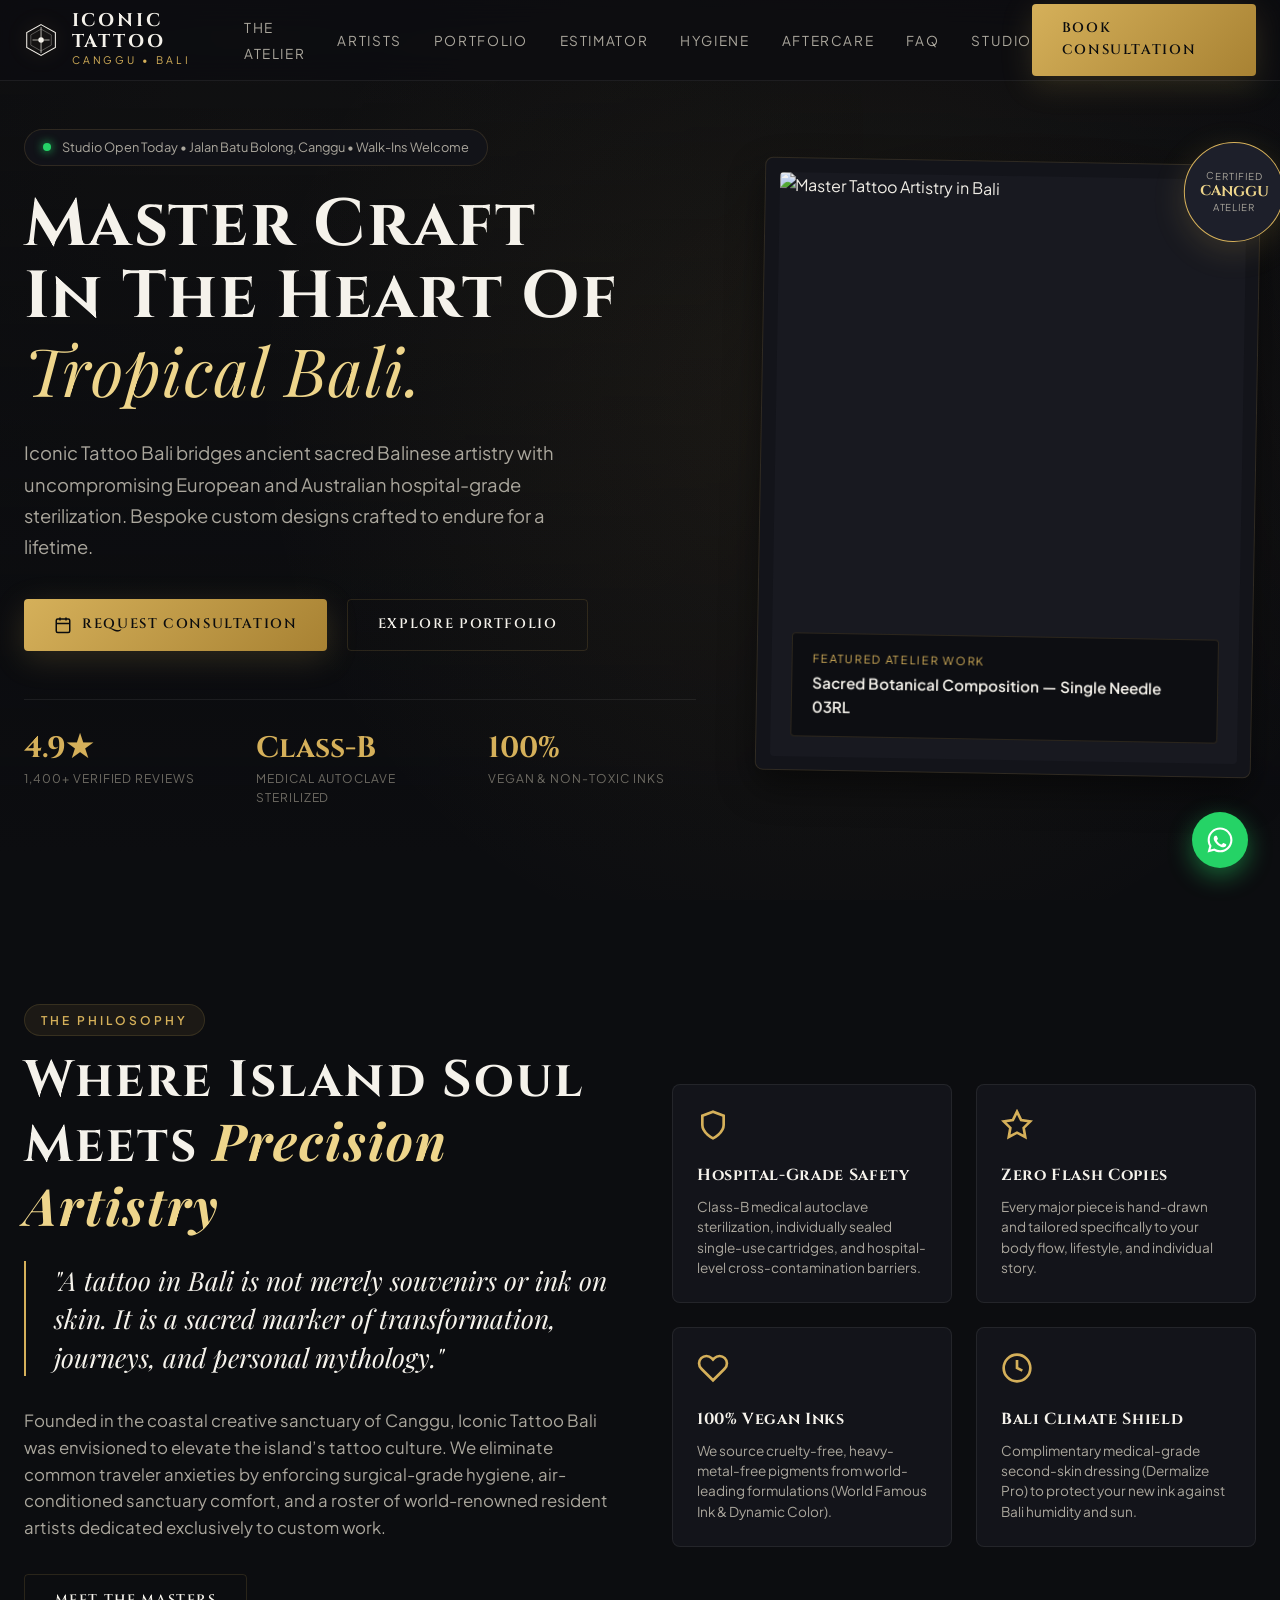
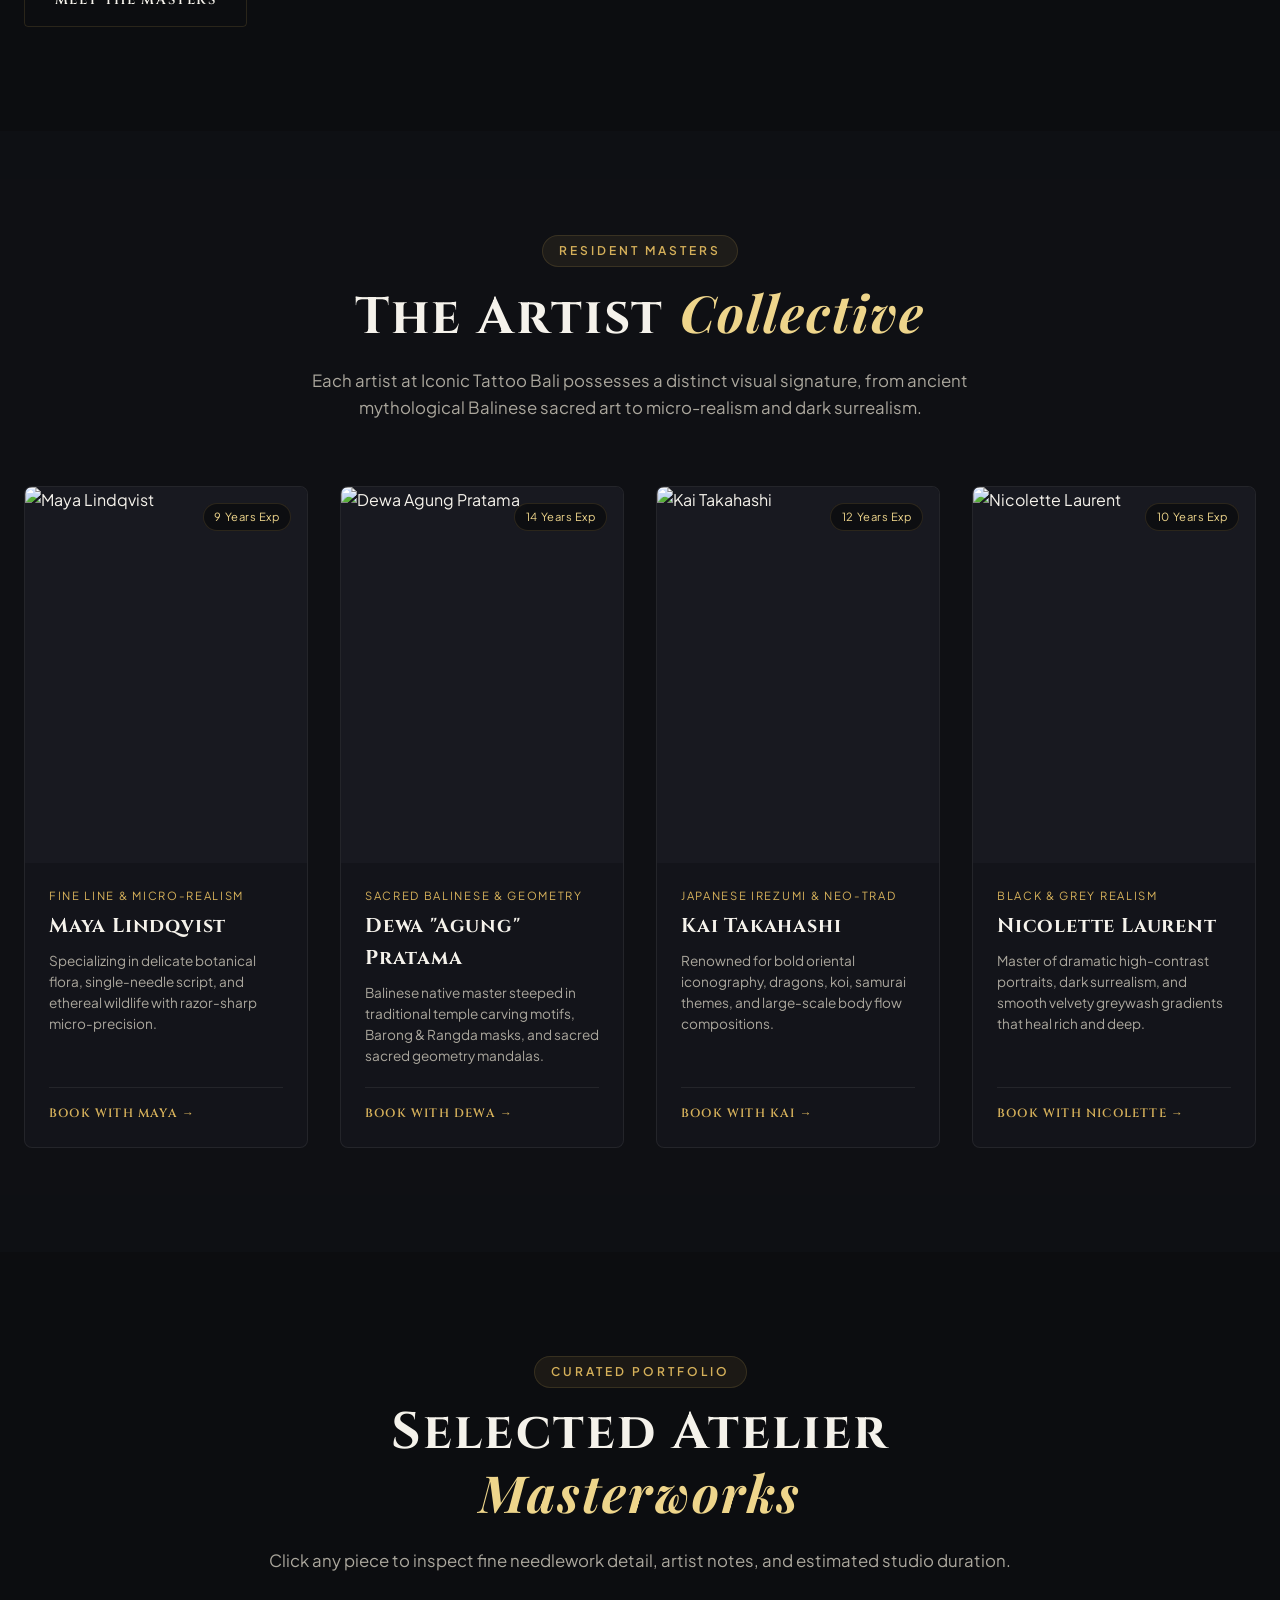
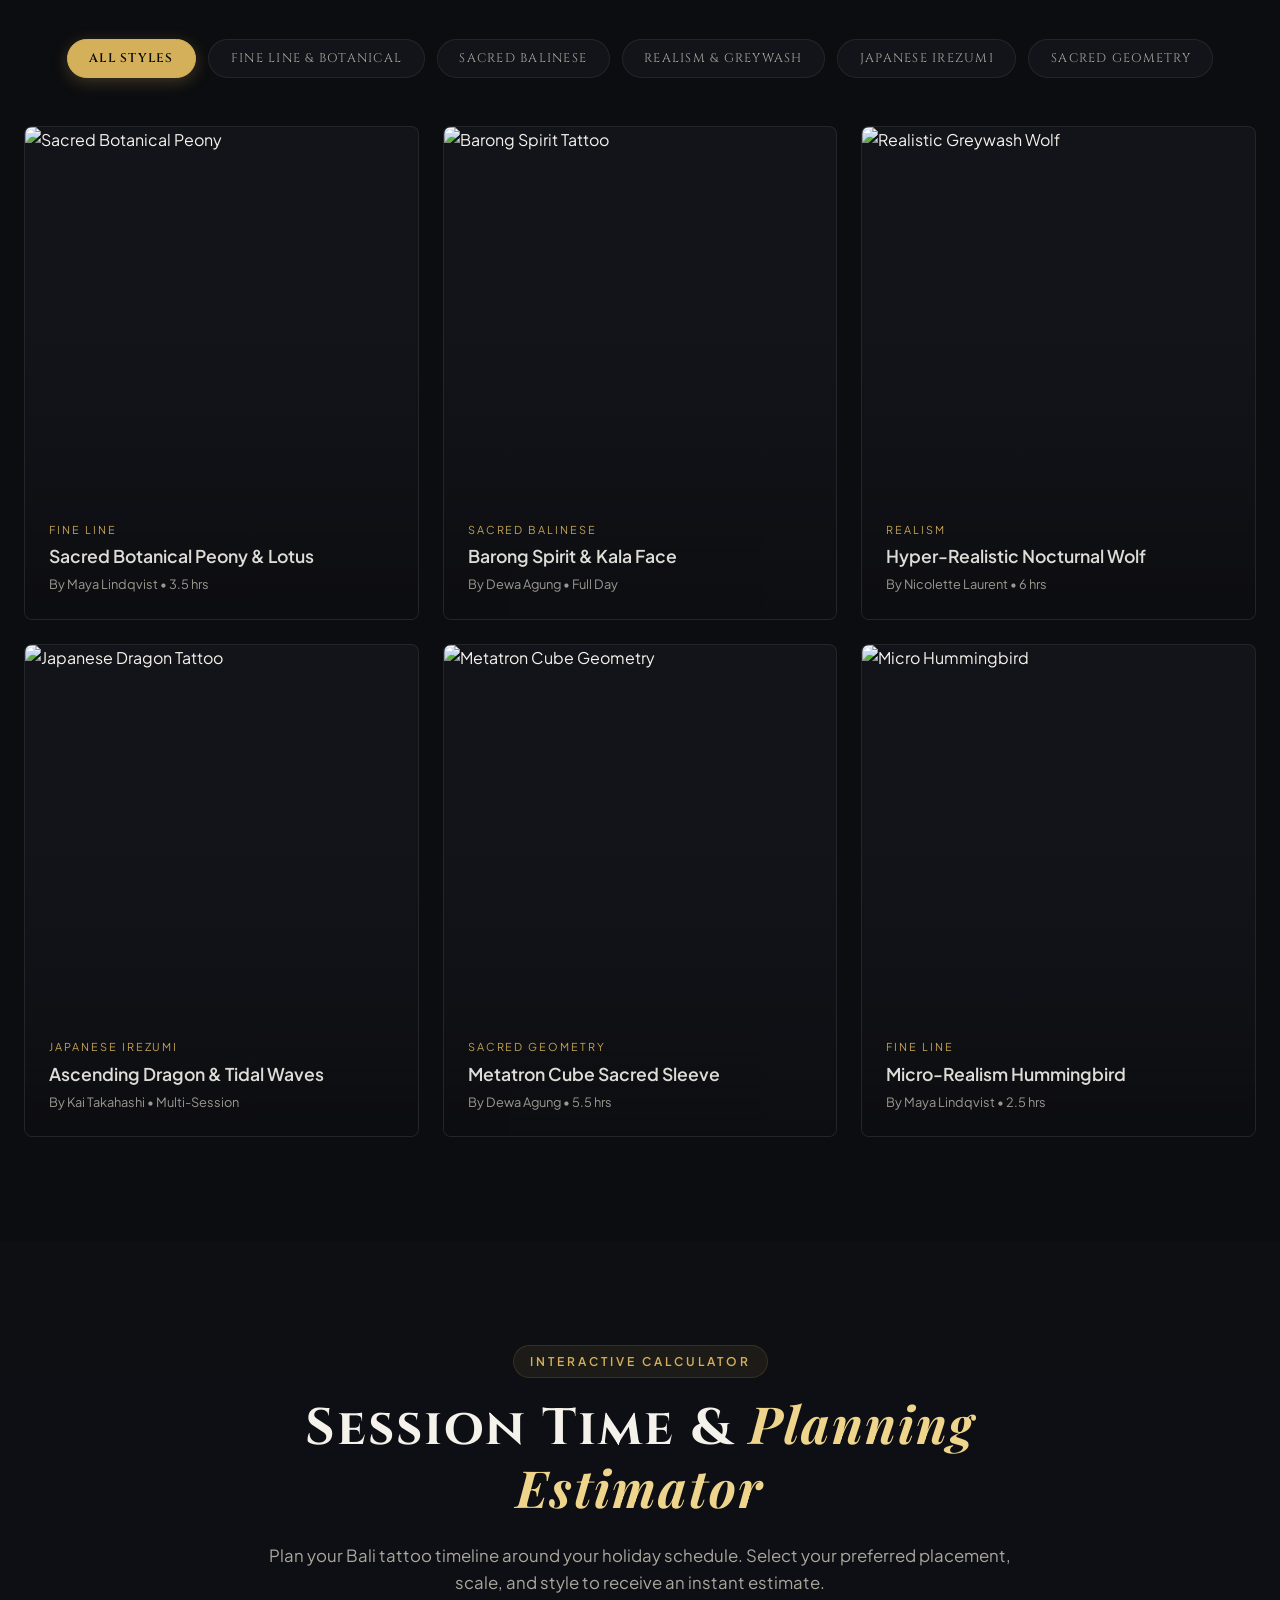
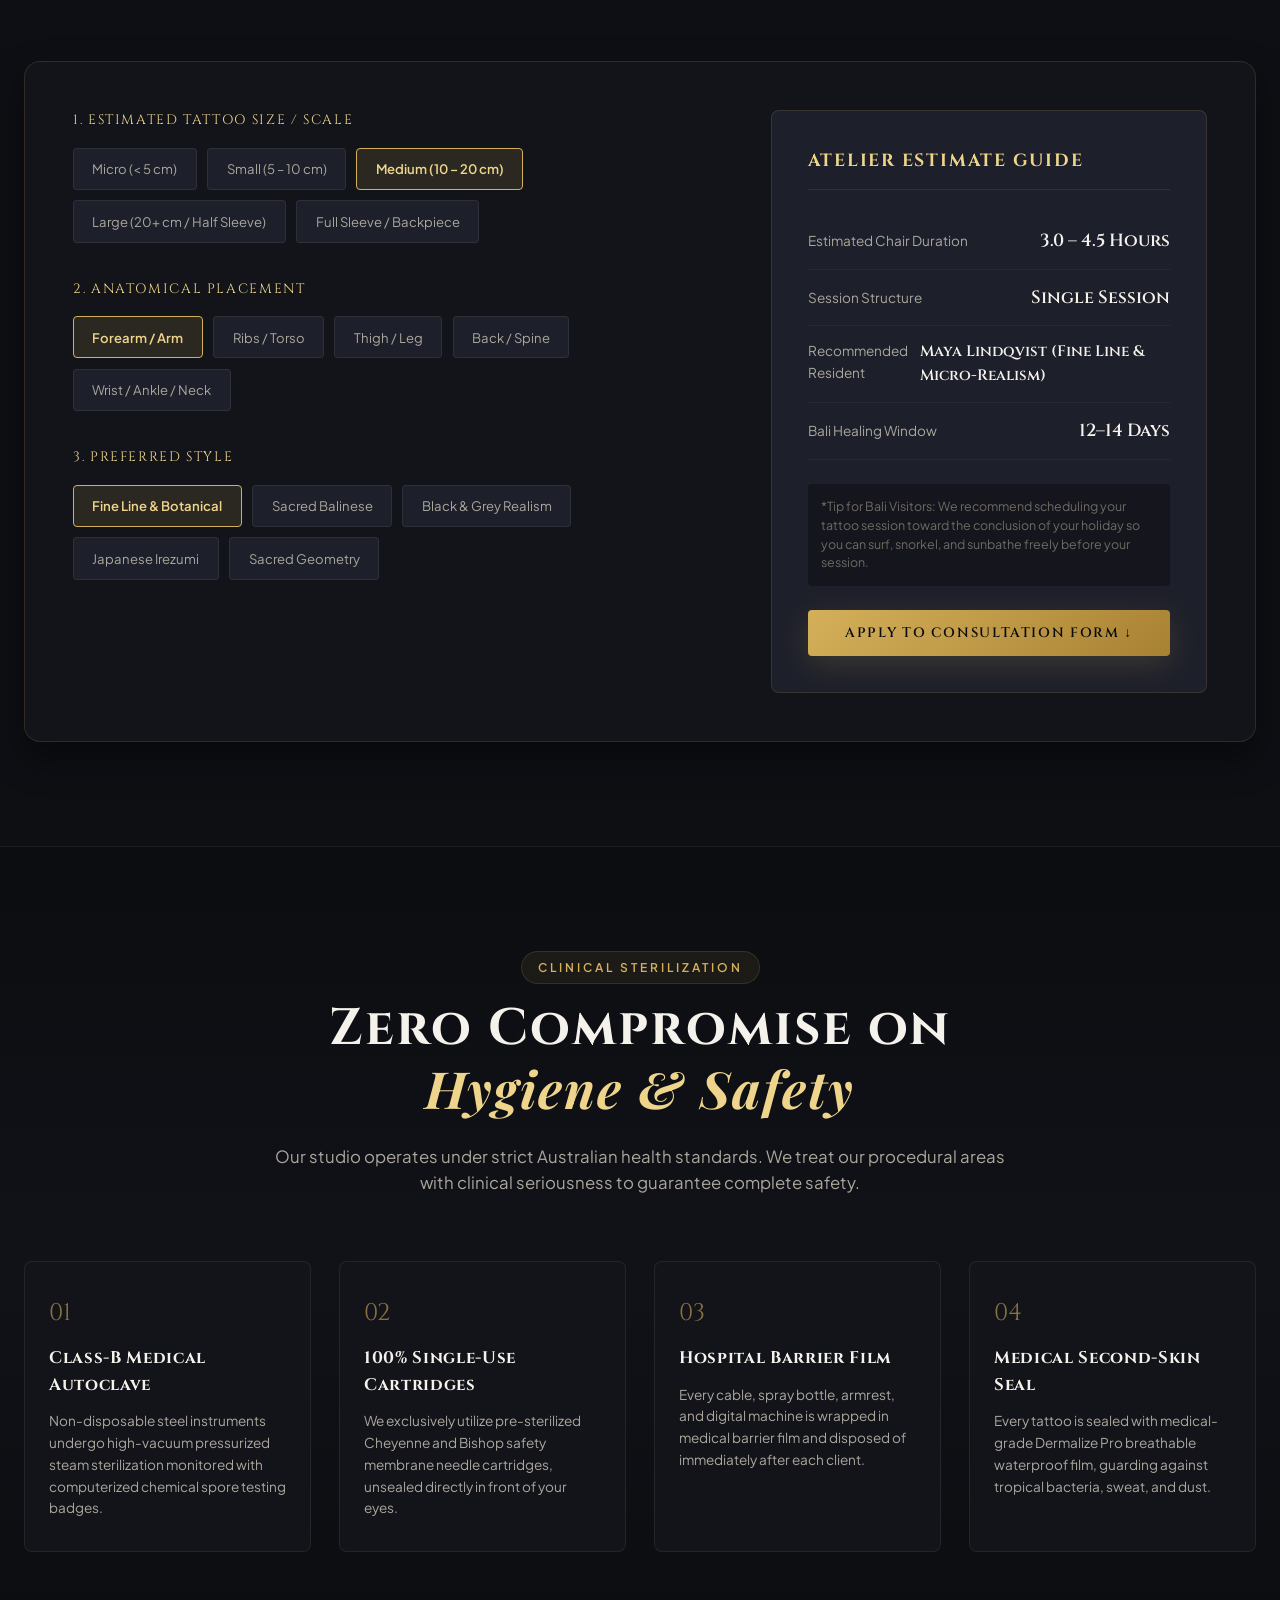
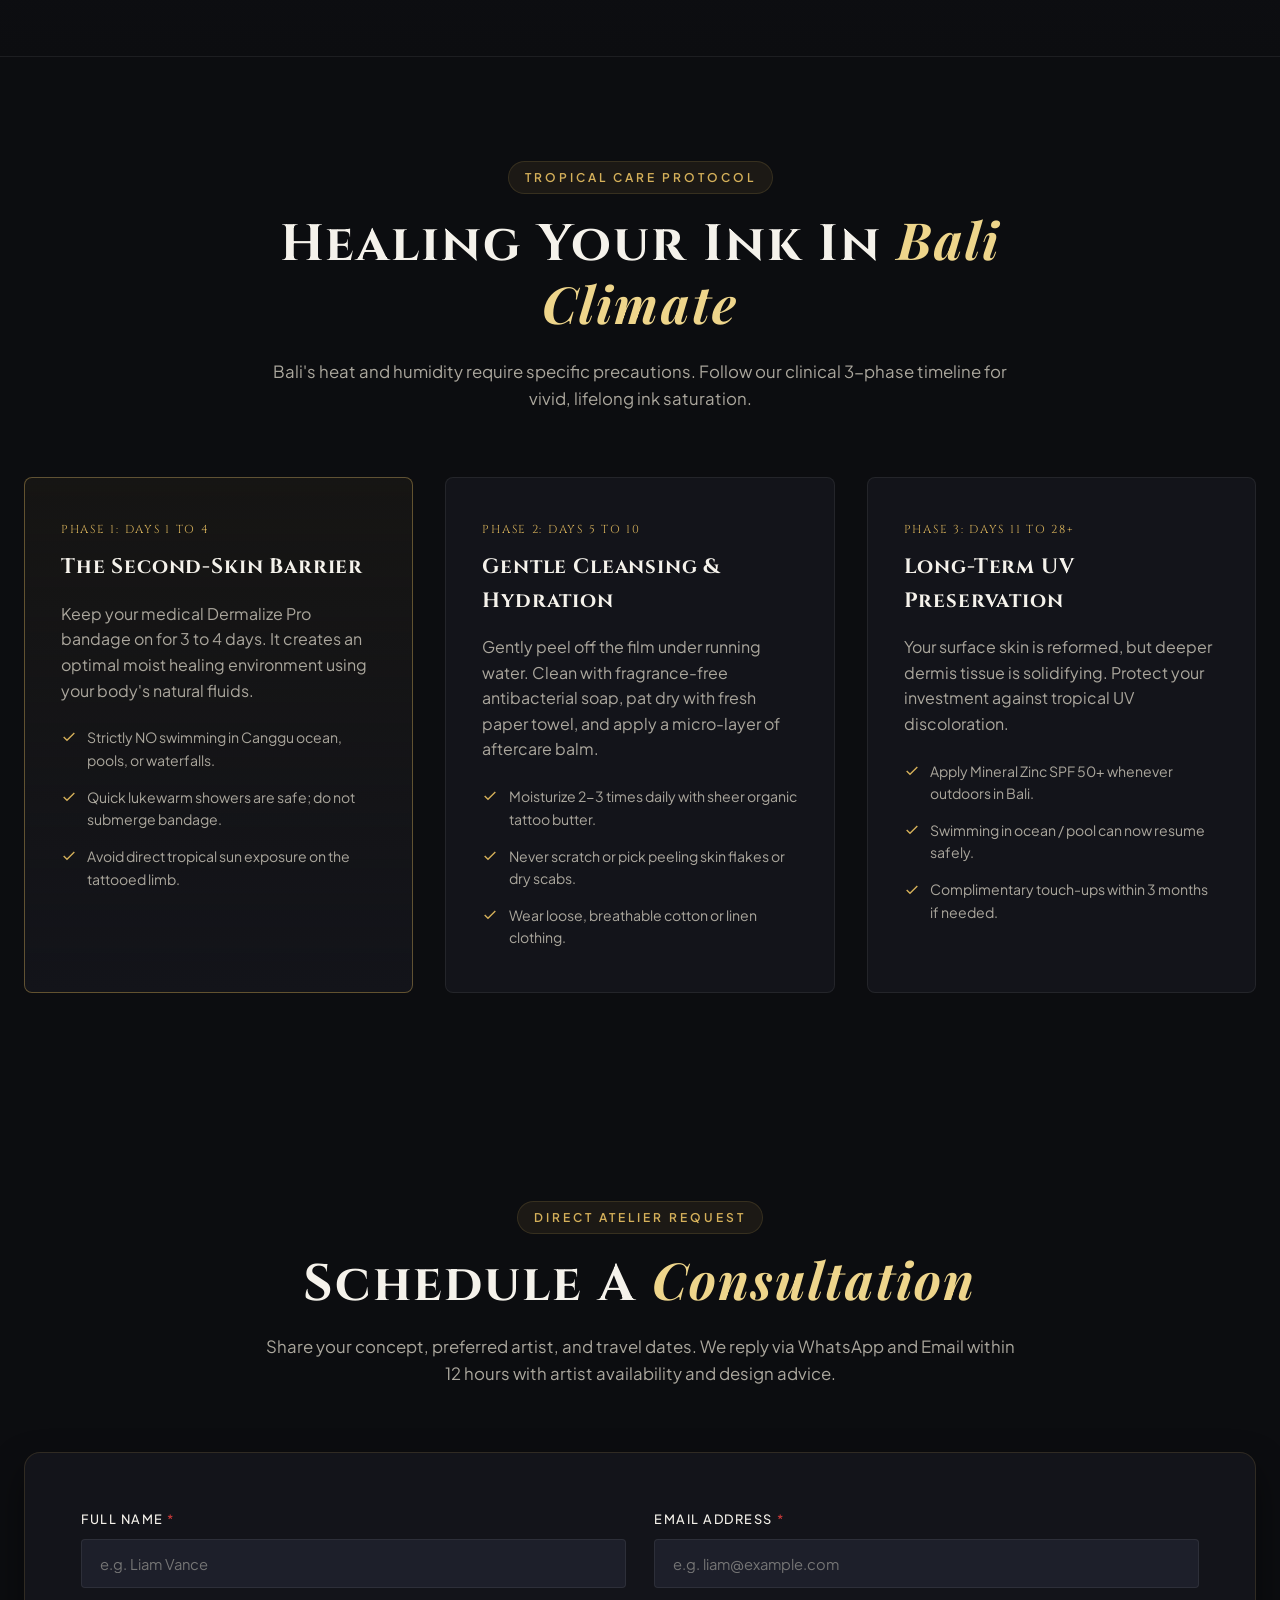
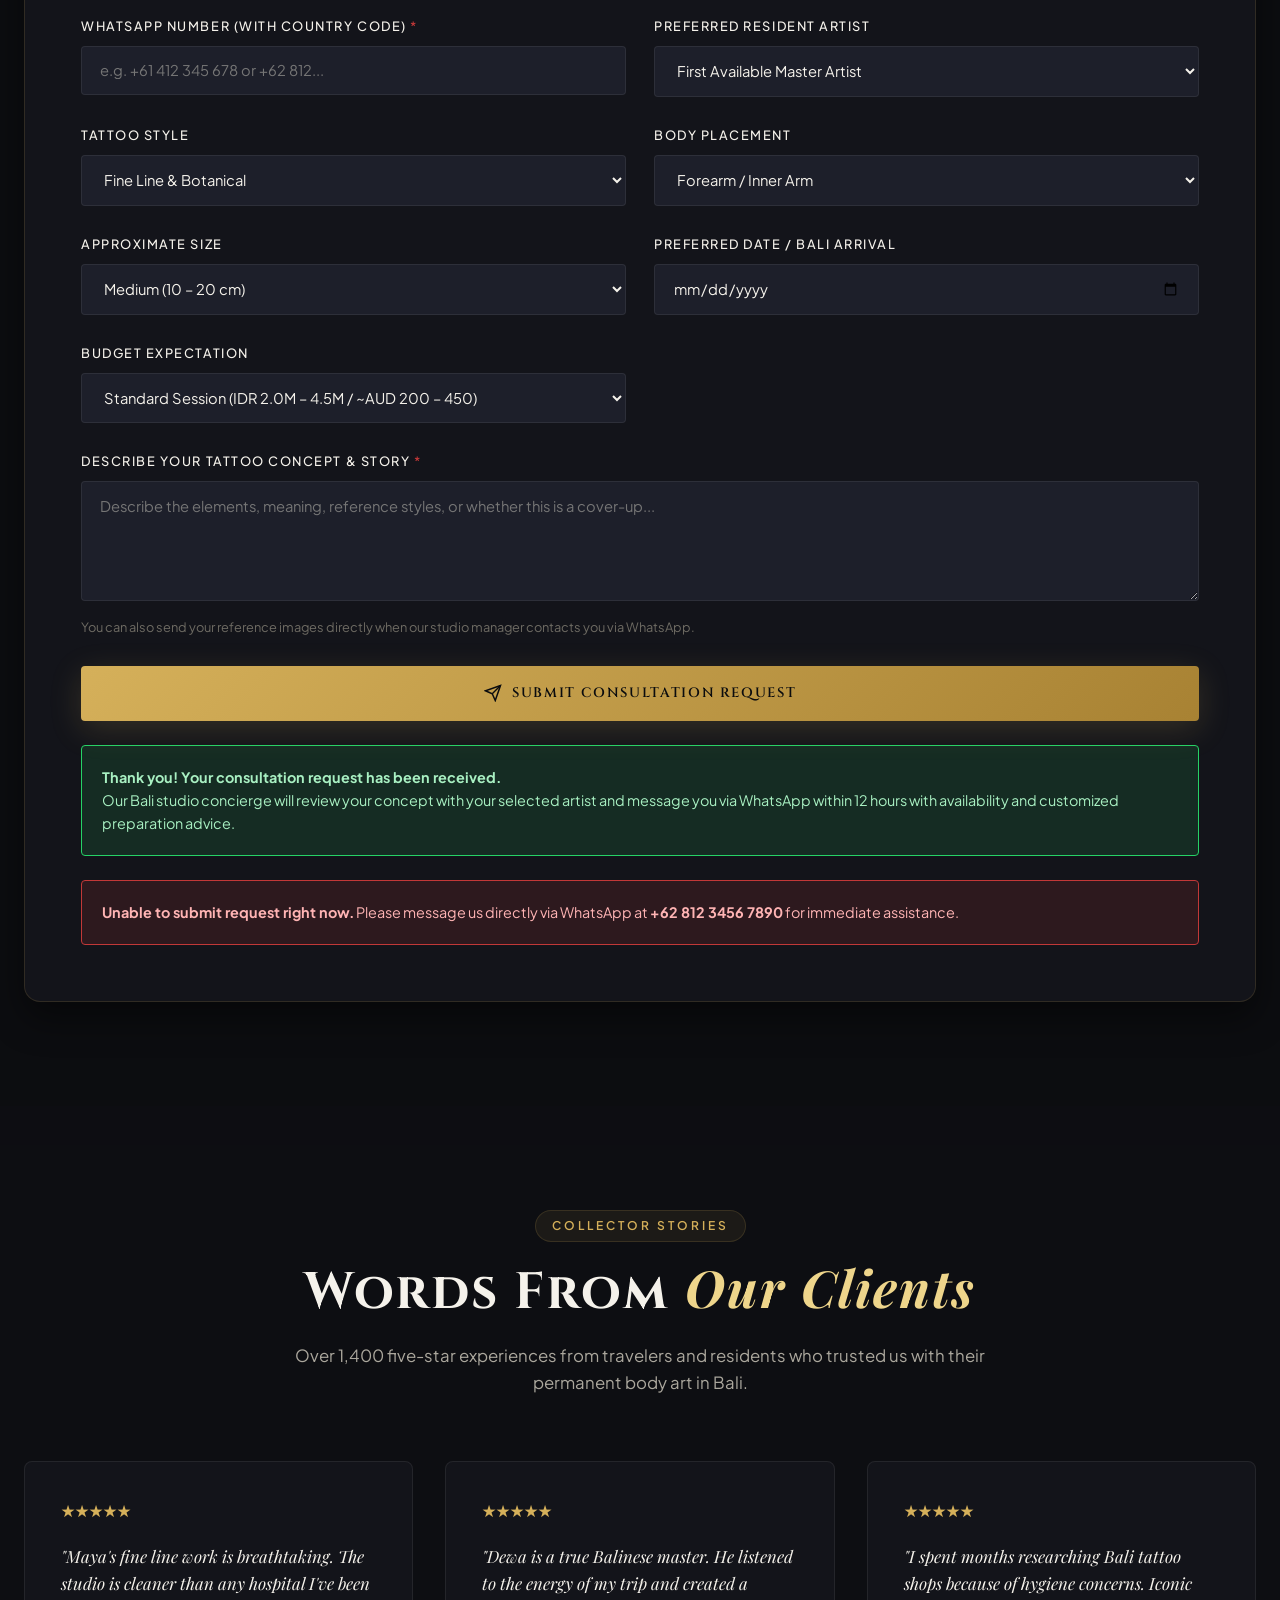
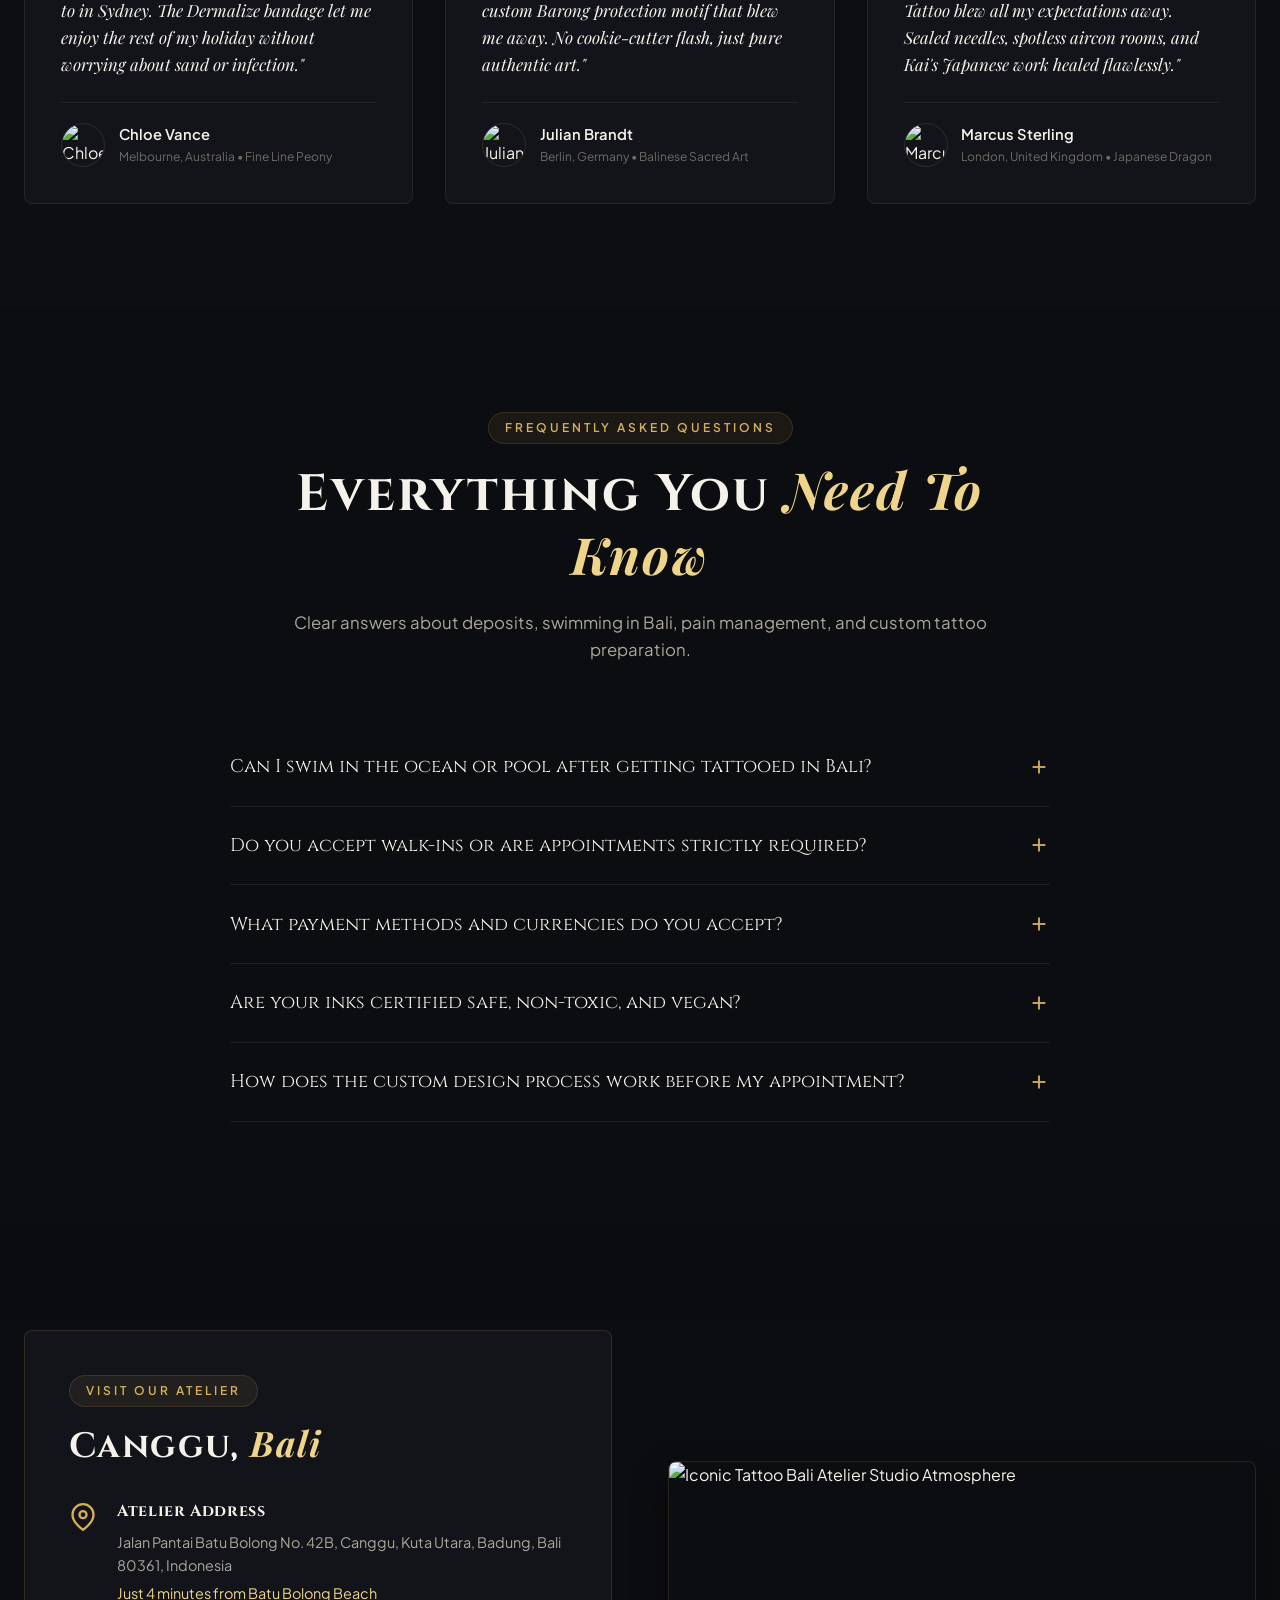
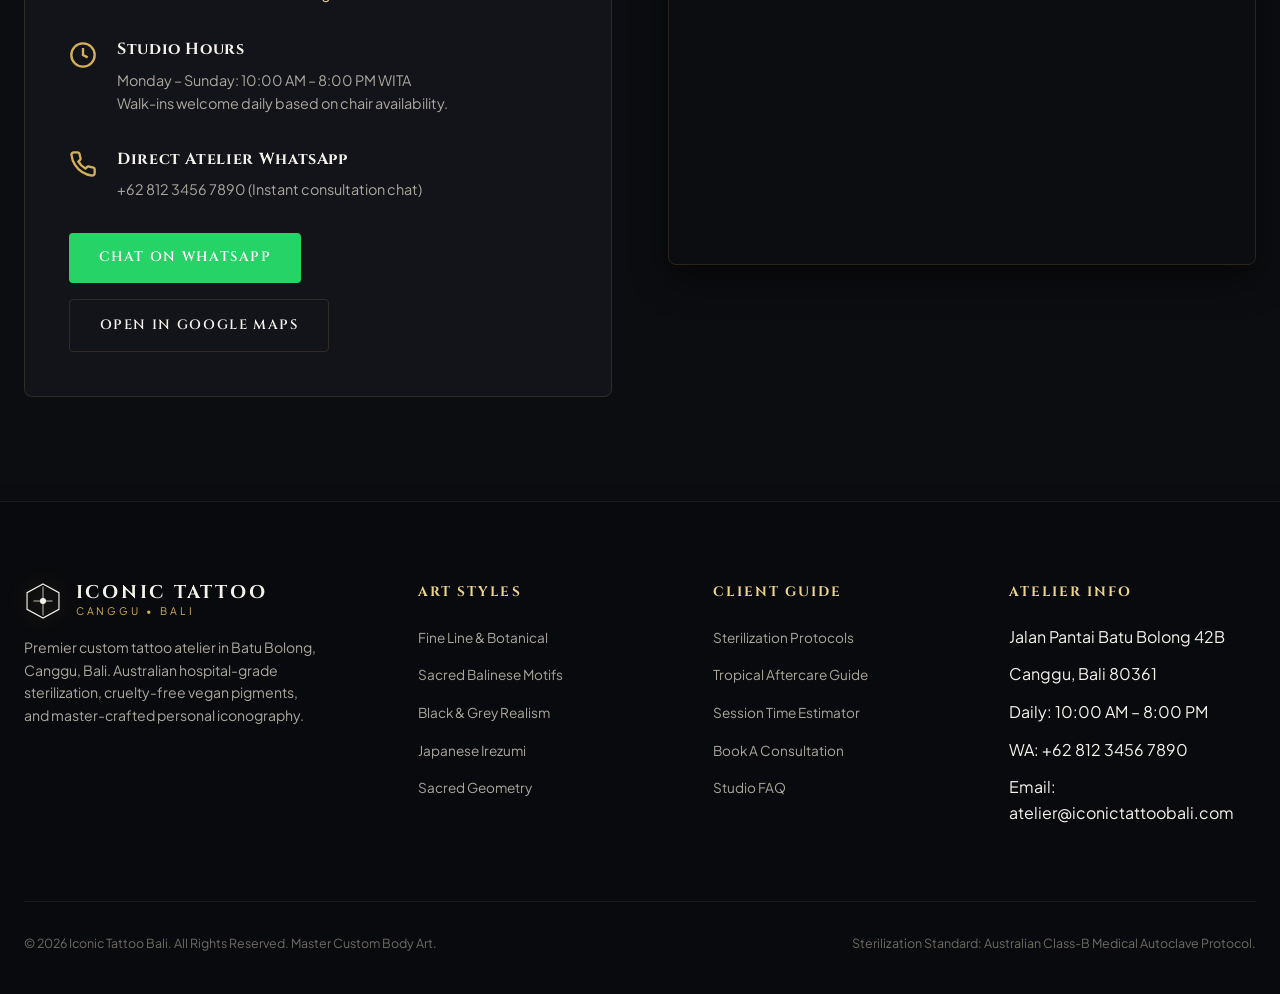
==== index.html @ 4599cd46 "Add files via upload" ====
<!DOCTYPE html>
<html lang="en">
<head>
  <meta charset="UTF-8">
  <meta name="viewport" content="width=device-width, initial-scale=1.0">
  <title>ICONIC TATTOO BALI | Luxury Custom Tattoo Atelier & Hygiene-Certified Studio Canggu</title>
  
  <!-- Meta & SEO -->
  <meta name="description" content="Iconic Tattoo Bali in Canggu offers master-crafted custom tattoos, sacred Balinese motifs, ultra fine-line, Japanese Irezumi, and realism with hospital-grade Australian & European sterilization standards.">
  <meta name="keywords" content="Bali tattoo studio, Canggu tattoo, best tattoo Bali, fine line tattoo Bali, Balinese tattoo, custom tattoo Canggu, hygienic tattoo Bali">
  <meta property="og:title" content="ICONIC TATTOO BALI — Luxury Custom Tattoo Atelier">
  <meta property="og:description" content="Hospital-grade sterilization meets transcendent custom ink in Canggu, Bali. Resident international masters & authentic Balinese sacred artisans.">
  <meta property="og:type" content="website">
  <meta property="og:image" content="https://images.unsplash.com/photo-1598371839696-5c5bb00bdc28?auto=format&fit=crop&w=1200&q=80">
  <meta name="theme-color" content="#0c0d10">

  <!-- Google Fonts: Cinzel + Plus Jakarta Sans + Playfair Display -->
  <link rel="preconnect" href="https://fonts.googleapis.com">
  <link rel="preconnect" href="https://fonts.gstatic.com" crossorigin>
  <link href="https://fonts.googleapis.com/css2?family=Cinzel:wght@400;600;700;900&family=Playfair+Display:ital,wght@0,600;1,400&family=Plus+Jakarta+Sans:wght@300;400;500;600;700&display=swap" rel="stylesheet">

  <!-- Main Stylesheet -->
  <link rel="stylesheet" href="styles.css">
</head>
<body>

  <!-- Ambient Texture -->
  <div class="ambient-grain" aria-hidden="true"></div>

  <!-- SITE HEADER / NAVIGATION -->
  <header class="site-header">
    <div class="container nav-container">
      <a href="#" class="brand-logo" aria-label="Iconic Tattoo Bali Home">
        <svg class="brand-emblem" viewBox="0 0 100 100" fill="currentColor">
          <polygon points="50,5 92,28 92,72 50,95 8,72 8,28" stroke="currentColor" stroke-width="3" fill="none" />
          <polygon points="50,18 80,35 80,65 50,82 20,65 20,35" stroke="currentColor" stroke-width="1.5" fill="none" opacity="0.6" />
          <path d="M50 12 L50 88 M25 50 L75 50" stroke="currentColor" stroke-width="2" />
          <circle cx="50" cy="50" r="8" fill="currentColor" />
        </svg>
        <div class="brand-text">
          <span class="brand-title">ICONIC TATTOO</span>
          <span class="brand-subtitle">Canggu • Bali</span>
        </div>
      </a>

      <nav aria-label="Main Navigation">
        <ul class="nav-links">
          <li><a href="#about">The Atelier</a></li>
          <li><a href="#artists">Artists</a></li>
          <li><a href="#gallery">Portfolio</a></li>
          <li><a href="#estimator">Estimator</a></li>
          <li><a href="#hygiene">Hygiene</a></li>
          <li><a href="#aftercare">Aftercare</a></li>
          <li><a href="#faq">FAQ</a></li>
          <li><a href="#location">Studio</a></li>
        </ul>
      </nav>

      <div class="nav-actions">
        <a href="#booking" class="btn btn-primary">Book Consultation</a>
        <button class="mobile-toggle" aria-label="Toggle Navigation Menu">
          <svg width="24" height="24" fill="none" stroke="currentColor" stroke-width="2" viewBox="0 0 24 24">
            <line x1="3" y1="12" x2="21" y2="12"></line>
            <line x1="3" y1="6" x2="21" y2="6"></line>
            <line x1="3" y1="18" x2="21" y2="18"></line>
          </svg>
        </button>
      </div>
    </div>
  </header>

  <main>
    <!-- HERO SECTION -->
    <section class="hero" id="home">
      <div class="hero-backdrop"></div>
      <div class="container hero-grid">
        <div class="hero-content">
          <div class="hero-status-pill">
            <span class="status-dot"></span>
            <span>Studio Open Today • Jalan Batu Bolong, Canggu • Walk-Ins Welcome</span>
          </div>

          <h1 class="hero-heading">
            Master Craft <br>
            In The Heart Of <br>
            <span class="gold-italic">Tropical Bali.</span>
          </h1>

          <p class="hero-lead">
            Iconic Tattoo Bali bridges ancient sacred Balinese artistry with uncompromising European and Australian hospital-grade sterilization. Bespoke custom designs crafted to endure for a lifetime.
          </p>

          <div class="hero-cta-group">
            <a href="#booking" class="btn btn-primary">
              <svg width="18" height="18" viewBox="0 0 24 24" fill="none" stroke="currentColor" stroke-width="2">
                <rect x="3" y="4" width="18" height="18" rx="2" ry="2"></rect>
                <line x1="16" y1="2" x2="16" y2="6"></line>
                <line x1="8" y1="2" x2="8" y2="6"></line>
                <line x1="3" y1="10" x2="21" y2="10"></line>
              </svg>
              Request Consultation
            </a>
            <a href="#gallery" class="btn btn-secondary">
              Explore Portfolio
            </a>
          </div>

          <div class="hero-credentials">
            <div class="cred-item">
              <div class="cred-num">4.9★</div>
              <div class="cred-label">1,400+ Verified Reviews</div>
            </div>
            <div class="cred-item">
              <div class="cred-num">Class-B</div>
              <div class="cred-label">Medical Autoclave Sterilized</div>
            </div>
            <div class="cred-item">
              <div class="cred-num">100%</div>
              <div class="cred-label">Vegan &amp; Non-Toxic Inks</div>
            </div>
          </div>
        </div>

        <div class="hero-visual">
          <div class="hero-card-frame">
            <div class="hero-card-img-wrap">
              <img src="https://images.unsplash.com/photo-1598371839696-5c5bb00bdc28?auto=format&fit=crop&w=1200&q=80" alt="Master Tattoo Artistry in Bali" loading="eager">
              <div class="hero-card-caption">
                <div class="caption-tag">Featured Atelier Work</div>
                <div class="caption-title">Sacred Botanical Composition — Single Needle 03RL</div>
              </div>
            </div>
            <div class="hero-badge-float">
              <span class="badge-text-top">Certified</span>
              <span class="badge-text-bold">CANGGU</span>
              <span class="badge-text-top">Atelier</span>
            </div>
          </div>
        </div>
      </div>
    </section>

    <!-- PHILOSOPHY & ABOUT SECTION -->
    <section class="section-padding" id="about">
      <div class="container philosophy-grid">
        <div>
          <div class="section-tag">The Philosophy</div>
          <h2 class="section-title">Where Island Soul Meets <span>Precision Artistry</span></h2>
          <div class="philosophy-quote">
            "A tattoo in Bali is not merely souvenirs or ink on skin. It is a sacred marker of transformation, journeys, and personal mythology."
          </div>
          <p class="philosophy-body">
            Founded in the coastal creative sanctuary of Canggu, Iconic Tattoo Bali was envisioned to elevate the island’s tattoo culture. We eliminate common traveler anxieties by enforcing surgical-grade hygiene, air-conditioned sanctuary comfort, and a roster of world-renowned resident artists dedicated exclusively to custom work.
          </p>
          <a href="#artists" class="btn btn-secondary">Meet The Masters</a>
        </div>

        <div class="features-list">
          <div class="feature-box">
            <svg class="feature-icon" viewBox="0 0 24 24" fill="none" stroke="currentColor" stroke-width="2">
              <path d="M12 22s8-4 8-10V5l-8-3-8 3v7c0 6 8 10 8 10z"></path>
            </svg>
            <h4>Hospital-Grade Safety</h4>
            <p>Class-B medical autoclave sterilization, individually sealed single-use cartridges, and hospital-level cross-contamination barriers.</p>
          </div>

          <div class="feature-box">
            <svg class="feature-icon" viewBox="0 0 24 24" fill="none" stroke="currentColor" stroke-width="2">
              <polygon points="12 2 15.09 8.26 22 9.27 17 14.14 18.18 21.02 12 17.77 5.82 21.02 7 14.14 2 9.27 8.91 8.26 12 2"></polygon>
            </svg>
            <h4>Zero Flash Copies</h4>
            <p>Every major piece is hand-drawn and tailored specifically to your body flow, lifestyle, and individual story.</p>
          </div>

          <div class="feature-box">
            <svg class="feature-icon" viewBox="0 0 24 24" fill="none" stroke="currentColor" stroke-width="2">
              <path d="M20.84 4.61a5.5 5.5 0 0 0-7.78 0L12 5.67l-1.06-1.06a5.5 5.5 0 0 0-7.78 7.78l1.06 1.06L12 21.23l7.78-7.78 1.06-1.06a5.5 5.5 0 0 0 0-7.78z"></path>
            </svg>
            <h4>100% Vegan Inks</h4>
            <p>We source cruelty-free, heavy-metal-free pigments from world-leading formulations (World Famous Ink &amp; Dynamic Color).</p>
          </div>

          <div class="feature-box">
            <svg class="feature-icon" viewBox="0 0 24 24" fill="none" stroke="currentColor" stroke-width="2">
              <circle cx="12" cy="12" r="10"></circle>
              <polyline points="12 6 12 12 16 14"></polyline>
            </svg>
            <h4>Bali Climate Shield</h4>
            <p>Complimentary medical-grade second-skin dressing (Dermalize Pro) to protect your new ink against Bali humidity and sun.</p>
          </div>
        </div>
      </div>
    </section>

    <!-- RESIDENT ARTISTS COLLECTIVE -->
    <section class="section-padding" id="artists" style="background: rgba(19, 20, 26, 0.4);">
      <div class="container">
        <div class="section-header">
          <div class="section-tag">Resident Masters</div>
          <h2 class="section-title">The Artist <span>Collective</span></h2>
          <p class="section-desc">Each artist at Iconic Tattoo Bali possesses a distinct visual signature, from ancient mythological Balinese sacred art to micro-realism and dark surrealism.</p>
        </div>

        <div class="artists-grid">
          <!-- Artist 1 -->
          <div class="artist-card">
            <div class="artist-photo-wrap">
              <img src="https://images.unsplash.com/photo-1534528741775-53994a69daeb?auto=format&fit=crop&w=800&q=80" alt="Maya Lindqvist">
              <span class="artist-experience-badge">9 Years Exp</span>
            </div>
            <div class="artist-info">
              <div class="artist-style-tag">Fine Line &amp; Micro-Realism</div>
              <h3 class="artist-name">Maya Lindqvist</h3>
              <p class="artist-bio">Specializing in delicate botanical flora, single-needle script, and ethereal wildlife with razor-sharp micro-precision.</p>
              <div class="artist-action">
                <a href="#booking" class="artist-book-link" data-artist="maya">
                  Book With Maya &rarr;
                </a>
              </div>
            </div>
          </div>

          <!-- Artist 2 -->
          <div class="artist-card">
            <div class="artist-photo-wrap">
              <img src="https://images.unsplash.com/photo-1507003211169-0a1dd7228f2d?auto=format&fit=crop&w=800&q=80" alt="Dewa Agung Pratama">
              <span class="artist-experience-badge">14 Years Exp</span>
            </div>
            <div class="artist-info">
              <div class="artist-style-tag">Sacred Balinese &amp; Geometry</div>
              <h3 class="artist-name">Dewa "Agung" Pratama</h3>
              <p class="artist-bio">Balinese native master steeped in traditional temple carving motifs, Barong &amp; Rangda masks, and sacred sacred geometry mandalas.</p>
              <div class="artist-action">
                <a href="#booking" class="artist-book-link" data-artist="dewa">
                  Book With Dewa &rarr;
                </a>
              </div>
            </div>
          </div>

          <!-- Artist 3 -->
          <div class="artist-card">
            <div class="artist-photo-wrap">
              <img src="https://images.unsplash.com/photo-1500648767791-00dcc994a43e?auto=format&fit=crop&w=800&q=80" alt="Kai Takahashi">
              <span class="artist-experience-badge">12 Years Exp</span>
            </div>
            <div class="artist-info">
              <div class="artist-style-tag">Japanese Irezumi &amp; Neo-Trad</div>
              <h3 class="artist-name">Kai Takahashi</h3>
              <p class="artist-bio">Renowned for bold oriental iconography, dragons, koi, samurai themes, and large-scale body flow compositions.</p>
              <div class="artist-action">
                <a href="#booking" class="artist-book-link" data-artist="kai">
                  Book With Kai &rarr;
                </a>
              </div>
            </div>
          </div>

          <!-- Artist 4 -->
          <div class="artist-card">
            <div class="artist-photo-wrap">
              <img src="https://images.unsplash.com/photo-1517841905240-472988babdf9?auto=format&fit=crop&w=800&q=80" alt="Nicolette Laurent">
              <span class="artist-experience-badge">10 Years Exp</span>
            </div>
            <div class="artist-info">
              <div class="artist-style-tag">Black &amp; Grey Realism</div>
              <h3 class="artist-name">Nicolette Laurent</h3>
              <p class="artist-bio">Master of dramatic high-contrast portraits, dark surrealism, and smooth velvety greywash gradients that heal rich and deep.</p>
              <div class="artist-action">
                <a href="#booking" class="artist-book-link" data-artist="nicolette">
                  Book With Nicolette &rarr;
                </a>
              </div>
            </div>
          </div>
        </div>
      </div>
    </section>

    <!-- PORTFOLIO GALLERY -->
    <section class="section-padding" id="gallery">
      <div class="container">
        <div class="section-header">
          <div class="section-tag">Curated Portfolio</div>
          <h2 class="section-title">Selected Atelier <span>Masterworks</span></h2>
          <p class="section-desc">Click any piece to inspect fine needlework detail, artist notes, and estimated studio duration.</p>
        </div>

        <div class="gallery-filters" role="tablist">
          <button class="filter-btn active" data-filter="all">All Styles</button>
          <button class="filter-btn" data-filter="fineline">Fine Line &amp; Botanical</button>
          <button class="filter-btn" data-filter="balinese">Sacred Balinese</button>
          <button class="filter-btn" data-filter="realism">Realism &amp; Greywash</button>
          <button class="filter-btn" data-filter="irezumi">Japanese Irezumi</button>
          <button class="filter-btn" data-filter="geometry">Sacred Geometry</button>
        </div>

        <div class="gallery-grid">
          <!-- Item 1 -->
          <div class="gallery-item" data-id="g1" data-category="fineline">
            <img src="https://images.unsplash.com/photo-1598371839696-5c5bb00bdc28?auto=format&fit=crop&w=800&q=80" alt="Sacred Botanical Peony" loading="lazy">
            <div class="gallery-overlay">
              <div class="gallery-category">Fine Line</div>
              <div class="gallery-piece-title">Sacred Botanical Peony &amp; Lotus</div>
              <div class="gallery-artist-tag">By Maya Lindqvist • 3.5 hrs</div>
            </div>
          </div>

          <!-- Item 2 -->
          <div class="gallery-item" data-id="g2" data-category="balinese">
            <img src="https://images.unsplash.com/photo-1562962230-16e4623d36e6?auto=format&fit=crop&w=800&q=80" alt="Barong Spirit Tattoo" loading="lazy">
            <div class="gallery-overlay">
              <div class="gallery-category">Sacred Balinese</div>
              <div class="gallery-piece-title">Barong Spirit &amp; Kala Face</div>
              <div class="gallery-artist-tag">By Dewa Agung • Full Day</div>
            </div>
          </div>

          <!-- Item 3 -->
          <div class="gallery-item" data-id="g3" data-category="realism">
            <img src="https://images.unsplash.com/photo-1611501275019-9b5cda994e8d?auto=format&fit=crop&w=800&q=80" alt="Realistic Greywash Wolf" loading="lazy">
            <div class="gallery-overlay">
              <div class="gallery-category">Realism</div>
              <div class="gallery-piece-title">Hyper-Realistic Nocturnal Wolf</div>
              <div class="gallery-artist-tag">By Nicolette Laurent • 6 hrs</div>
            </div>
          </div>

          <!-- Item 4 -->
          <div class="gallery-item" data-id="g4" data-category="irezumi">
            <img src="https://images.unsplash.com/photo-1590246814883-57833640aa91?auto=format&fit=crop&w=800&q=80" alt="Japanese Dragon Tattoo" loading="lazy">
            <div class="gallery-overlay">
              <div class="gallery-category">Japanese Irezumi</div>
              <div class="gallery-piece-title">Ascending Dragon &amp; Tidal Waves</div>
              <div class="gallery-artist-tag">By Kai Takahashi • Multi-Session</div>
            </div>
          </div>

          <!-- Item 5 -->
          <div class="gallery-item" data-id="g5" data-category="geometry">
            <img src="https://images.unsplash.com/photo-1579783902614-a3fb3927b675?auto=format&fit=crop&w=800&q=80" alt="Metatron Cube Geometry" loading="lazy">
            <div class="gallery-overlay">
              <div class="gallery-category">Sacred Geometry</div>
              <div class="gallery-piece-title">Metatron Cube Sacred Sleeve</div>
              <div class="gallery-artist-tag">By Dewa Agung • 5.5 hrs</div>
            </div>
          </div>

          <!-- Item 6 -->
          <div class="gallery-item" data-id="g6" data-category="fineline">
            <img src="https://images.unsplash.com/photo-1560707303-4e980ce876ad?auto=format&fit=crop&w=800&q=80" alt="Micro Hummingbird" loading="lazy">
            <div class="gallery-overlay">
              <div class="gallery-category">Fine Line</div>
              <div class="gallery-piece-title">Micro-Realism Hummingbird</div>
              <div class="gallery-artist-tag">By Maya Lindqvist • 2.5 hrs</div>
            </div>
          </div>
        </div>
      </div>
    </section>

    <!-- INTERACTIVE ESTIMATOR & PLACEMENT -->
    <section class="section-padding" id="estimator" style="background: rgba(15, 16, 21, 0.7);">
      <div class="container">
        <div class="section-header">
          <div class="section-tag">Interactive Calculator</div>
          <h2 class="section-title">Session Time &amp; <span>Planning Estimator</span></h2>
          <p class="section-desc">Plan your Bali tattoo timeline around your holiday schedule. Select your preferred placement, scale, and style to receive an instant estimate.</p>
        </div>

        <div class="estimator-card">
          <div class="estimator-grid">
            <div class="estimator-controls">
              <!-- Dimension / Scale -->
              <div class="estimator-options-group">
                <span class="estimator-label">1. Estimated Tattoo Size / Scale</span>
                <div class="pill-selector">
                  <div class="pill-option">
                    <input type="radio" id="size-micro" name="est-size" value="micro">
                    <label for="size-micro">Micro (&lt; 5 cm)</label>
                  </div>
                  <div class="pill-option">
                    <input type="radio" id="size-small" name="est-size" value="small">
                    <label for="size-small">Small (5 – 10 cm)</label>
                  </div>
                  <div class="pill-option">
                    <input type="radio" id="size-med" name="est-size" value="medium" checked>
                    <label for="size-med">Medium (10 – 20 cm)</label>
                  </div>
                  <div class="pill-option">
                    <input type="radio" id="size-lg" name="est-size" value="large">
                    <label for="size-lg">Large (20+ cm / Half Sleeve)</label>
                  </div>
                  <div class="pill-option">
                    <input type="radio" id="size-sleeve" name="est-size" value="sleeve">
                    <label for="size-sleeve">Full Sleeve / Backpiece</label>
                  </div>
                </div>
              </div>

              <!-- Body Placement -->
              <div class="estimator-options-group">
                <span class="estimator-label">2. Anatomical Placement</span>
                <div class="pill-selector">
                  <div class="pill-option">
                    <input type="radio" id="place-forearm" name="est-placement" value="forearm" checked>
                    <label for="place-forearm">Forearm / Arm</label>
                  </div>
                  <div class="pill-option">
                    <input type="radio" id="place-ribs" name="est-placement" value="ribs">
                    <label for="place-ribs">Ribs / Torso</label>
                  </div>
                  <div class="pill-option">
                    <input type="radio" id="place-thigh" name="est-placement" value="thigh">
                    <label for="place-thigh">Thigh / Leg</label>
                  </div>
                  <div class="pill-option">
                    <input type="radio" id="place-back" name="est-placement" value="back">
                    <label for="place-back">Back / Spine</label>
                  </div>
                  <div class="pill-option">
                    <input type="radio" id="place-wrist" name="est-placement" value="wrist">
                    <label for="place-wrist">Wrist / Ankle / Neck</label>
                  </div>
                </div>
              </div>

              <!-- Style Selection -->
              <div class="estimator-options-group">
                <span class="estimator-label">3. Preferred Style</span>
                <div class="pill-selector">
                  <div class="pill-option">
                    <input type="radio" id="style-fine" name="est-style" value="fineline" checked>
                    <label for="style-fine">Fine Line &amp; Botanical</label>
                  </div>
                  <div class="pill-option">
                    <input type="radio" id="style-bali" name="est-style" value="balinese">
                    <label for="style-bali">Sacred Balinese</label>
                  </div>
                  <div class="pill-option">
                    <input type="radio" id="style-real" name="est-style" value="realism">
                    <label for="style-real">Black &amp; Grey Realism</label>
                  </div>
                  <div class="pill-option">
                    <input type="radio" id="style-irez" name="est-style" value="irezumi">
                    <label for="style-irez">Japanese Irezumi</label>
                  </div>
                  <div class="pill-option">
                    <input type="radio" id="style-geo" name="est-style" value="geometry">
                    <label for="style-geo">Sacred Geometry</label>
                  </div>
                </div>
              </div>
            </div>

            <!-- Live Estimate Output -->
            <div class="estimate-summary-box">
              <h3 class="summary-heading">Atelier Estimate Guide</h3>

              <div class="summary-stat-row">
                <span class="summary-stat-label">Estimated Chair Duration</span>
                <span class="summary-stat-value" id="est-duration">3.0 – 4.5 Hours</span>
              </div>

              <div class="summary-stat-row">
                <span class="summary-stat-label">Session Structure</span>
                <span class="summary-stat-value" id="est-sessions">Single Session</span>
              </div>

              <div class="summary-stat-row">
                <span class="summary-stat-label">Recommended Resident</span>
                <span class="summary-stat-value" id="est-recommended-artist" style="font-size: 0.95rem;">Maya Lindqvist (Fine Line)</span>
              </div>

              <div class="summary-stat-row">
                <span class="summary-stat-label">Bali Healing Window</span>
                <span class="summary-stat-value" id="est-healing">12–14 Days (Dermalize)</span>
              </div>

              <p class="summary-notice">
                *Tip for Bali Visitors: We recommend scheduling your tattoo session toward the conclusion of your holiday so you can surf, snorkel, and sunbathe freely before your session.
              </p>

              <div class="apply-estimate-btn">
                <button type="button" class="btn btn-primary" id="apply-estimator-btn" style="width: 100%;">
                  Apply to Consultation Form &darr;
                </button>
              </div>
            </div>
          </div>
        </div>
      </div>
    </section>

    <!-- HYGIENE & MEDICAL STANDARDS -->
    <section class="section-padding hygiene-section" id="hygiene">
      <div class="container">
        <div class="section-header">
          <div class="section-tag">Clinical Sterilization</div>
          <h2 class="section-title">Zero Compromise on <span>Hygiene &amp; Safety</span></h2>
          <p class="section-desc">Our studio operates under strict Australian health standards. We treat our procedural areas with clinical seriousness to guarantee complete safety.</p>
        </div>

        <div class="protocols-grid">
          <div class="protocol-card">
            <div class="protocol-number">01</div>
            <h4>Class-B Medical Autoclave</h4>
            <p>Non-disposable steel instruments undergo high-vacuum pressurized steam sterilization monitored with computerized chemical spore testing badges.</p>
          </div>

          <div class="protocol-card">
            <div class="protocol-number">02</div>
            <h4>100% Single-Use Cartridges</h4>
            <p>We exclusively utilize pre-sterilized Cheyenne and Bishop safety membrane needle cartridges, unsealed directly in front of your eyes.</p>
          </div>

          <div class="protocol-card">
            <div class="protocol-number">03</div>
            <h4>Hospital Barrier Film</h4>
            <p>Every cable, spray bottle, armrest, and digital machine is wrapped in medical barrier film and disposed of immediately after each client.</p>
          </div>

          <div class="protocol-card">
            <div class="protocol-number">04</div>
            <h4>Medical Second-Skin Seal</h4>
            <p>Every tattoo is sealed with medical-grade Dermalize Pro breathable waterproof film, guarding against tropical bacteria, sweat, and dust.</p>
          </div>
        </div>
      </div>
    </section>

    <!-- BALI TROPICAL AFTERCARE ROADMAP -->
    <section class="section-padding" id="aftercare">
      <div class="container">
        <div class="section-header">
          <div class="section-tag">Tropical Care Protocol</div>
          <h2 class="section-title">Healing Your Ink In <span>Bali Climate</span></h2>
          <p class="section-desc">Bali's heat and humidity require specific precautions. Follow our clinical 3-phase timeline for vivid, lifelong ink saturation.</p>
        </div>

        <div class="aftercare-timeline">
          <!-- Phase 1 -->
          <div class="timeline-step urgent-care">
            <span class="timeline-phase">Phase 1: Days 1 to 4</span>
            <h3>The Second-Skin Barrier</h3>
            <p>Keep your medical Dermalize Pro bandage on for 3 to 4 days. It creates an optimal moist healing environment using your body's natural fluids.</p>
            <ul class="timeline-rules">
              <li>
                <svg viewBox="0 0 24 24" fill="none" stroke="currentColor" stroke-width="2"><polyline points="20 6 9 17 4 12"></polyline></svg>
                Strictly NO swimming in Canggu ocean, pools, or waterfalls.
              </li>
              <li>
                <svg viewBox="0 0 24 24" fill="none" stroke="currentColor" stroke-width="2"><polyline points="20 6 9 17 4 12"></polyline></svg>
                Quick lukewarm showers are safe; do not submerge bandage.
              </li>
              <li>
                <svg viewBox="0 0 24 24" fill="none" stroke="currentColor" stroke-width="2"><polyline points="20 6 9 17 4 12"></polyline></svg>
                Avoid direct tropical sun exposure on the tattooed limb.
              </li>
            </ul>
          </div>

          <!-- Phase 2 -->
          <div class="timeline-step">
            <span class="timeline-phase">Phase 2: Days 5 to 10</span>
            <h3>Gentle Cleansing &amp; Hydration</h3>
            <p>Gently peel off the film under running water. Clean with fragrance-free antibacterial soap, pat dry with fresh paper towel, and apply a micro-layer of aftercare balm.</p>
            <ul class="timeline-rules">
              <li>
                <svg viewBox="0 0 24 24" fill="none" stroke="currentColor" stroke-width="2"><polyline points="20 6 9 17 4 12"></polyline></svg>
                Moisturize 2-3 times daily with sheer organic tattoo butter.
              </li>
              <li>
                <svg viewBox="0 0 24 24" fill="none" stroke="currentColor" stroke-width="2"><polyline points="20 6 9 17 4 12"></polyline></svg>
                Never scratch or pick peeling skin flakes or dry scabs.
              </li>
              <li>
                <svg viewBox="0 0 24 24" fill="none" stroke="currentColor" stroke-width="2"><polyline points="20 6 9 17 4 12"></polyline></svg>
                Wear loose, breathable cotton or linen clothing.
              </li>
            </ul>
          </div>

          <!-- Phase 3 -->
          <div class="timeline-step">
            <span class="timeline-phase">Phase 3: Days 11 to 28+</span>
            <h3>Long-Term UV Preservation</h3>
            <p>Your surface skin is reformed, but deeper dermis tissue is solidifying. Protect your investment against tropical UV discoloration.</p>
            <ul class="timeline-rules">
              <li>
                <svg viewBox="0 0 24 24" fill="none" stroke="currentColor" stroke-width="2"><polyline points="20 6 9 17 4 12"></polyline></svg>
                Apply Mineral Zinc SPF 50+ whenever outdoors in Bali.
              </li>
              <li>
                <svg viewBox="0 0 24 24" fill="none" stroke="currentColor" stroke-width="2"><polyline points="20 6 9 17 4 12"></polyline></svg>
                Swimming in ocean / pool can now resume safely.
              </li>
              <li>
                <svg viewBox="0 0 24 24" fill="none" stroke="currentColor" stroke-width="2"><polyline points="20 6 9 17 4 12"></polyline></svg>
                Complimentary touch-ups within 3 months if needed.
              </li>
            </ul>
          </div>
        </div>
      </div>
    </section>

    <!-- CONSULTATION & BOOKING FORM (NETLIFY FORM) -->
    <section class="section-padding booking-section" id="booking">
      <div class="container">
        <div class="section-header">
          <div class="section-tag">Direct Atelier Request</div>
          <h2 class="section-title">Schedule A <span>Consultation</span></h2>
          <p class="section-desc">Share your concept, preferred artist, and travel dates. We reply via WhatsApp and Email within 12 hours with artist availability and design advice.</p>
        </div>

        <div class="booking-wrapper">
          <form name="consultation-request" method="POST" data-netlify="true" netlify-honeypot="bot-field" id="consultation-form">
            <!-- Hidden Netlify Forms Config -->
            <input type="hidden" name="form-name" value="consultation-request" />
            <input type="hidden" name="subject" value="New Tattoo Consultation Request - Iconic Tattoo Bali" />

            <!-- Honeypot anti-spam field -->
            <div style="display:none;">
              <label>Leave this empty: <input name="bot-field" /></label>
            </div>

            <div class="form-grid">
              <!-- Full Name -->
              <div class="form-group">
                <label for="form-name">Full Name <span class="required">*</span></label>
                <input type="text" id="form-name" name="name" class="form-input" placeholder="e.g. Liam Vance" required>
              </div>

              <!-- Email -->
              <div class="form-group">
                <label for="form-email">Email Address <span class="required">*</span></label>
                <input type="email" id="form-email" name="email" class="form-input" placeholder="e.g. liam@example.com" required>
              </div>

              <!-- WhatsApp Phone -->
              <div class="form-group">
                <label for="form-whatsapp">WhatsApp Number (with Country Code) <span class="required">*</span></label>
                <input type="tel" id="form-whatsapp" name="whatsapp" class="form-input" placeholder="e.g. +61 412 345 678 or +62 812..." required>
              </div>

              <!-- Preferred Artist -->
              <div class="form-group">
                <label for="form-artist">Preferred Resident Artist</label>
                <select id="form-artist" name="artist" class="form-select">
                  <option value="any">First Available Master Artist</option>
                  <option value="maya">Maya Lindqvist (Fine Line &amp; Micro-Realism)</option>
                  <option value="dewa">Dewa "Agung" Pratama (Sacred Balinese &amp; Geometry)</option>
                  <option value="kai">Kai Takahashi (Japanese Irezumi)</option>
                  <option value="nicolette">Nicolette Laurent (Black &amp; Grey Realism)</option>
                </select>
              </div>

              <!-- Tattoo Style -->
              <div class="form-group">
                <label for="form-style">Tattoo Style</label>
                <select id="form-style" name="style" class="form-select">
                  <option value="fineline">Fine Line &amp; Botanical</option>
                  <option value="balinese">Sacred Balinese Motifs</option>
                  <option value="realism">Black &amp; Grey Realism</option>
                  <option value="irezumi">Japanese Irezumi</option>
                  <option value="geometry">Sacred Geometry / Dotwork</option>
                  <option value="custom">Custom Concept / Cover-Up</option>
                </select>
              </div>

              <!-- Placement -->
              <div class="form-group">
                <label for="form-placement">Body Placement</label>
                <select id="form-placement" name="placement" class="form-select">
                  <option value="forearm">Forearm / Inner Arm</option>
                  <option value="upperarm">Bicep / Shoulder / Half Sleeve</option>
                  <option value="thigh">Thigh / Calf / Shin</option>
                  <option value="ribs">Ribs / Torso / Sternum</option>
                  <option value="back">Back / Spine</option>
                  <option value="wrist">Wrist / Ankle / Neck</option>
                  <option value="fullsleeve">Full Sleeve / Large Project</option>
                </select>
              </div>

              <!-- Approximate Size -->
              <div class="form-group">
                <label for="form-size">Approximate Size</label>
                <select id="form-size" name="size" class="form-select">
                  <option value="micro">Micro (&lt; 5 cm)</option>
                  <option value="small">Small (5 – 10 cm)</option>
                  <option value="medium" selected>Medium (10 – 20 cm)</option>
                  <option value="large">Large (20+ cm)</option>
                  <option value="sleeve">Multi-Session Sleeve / Backpiece</option>
                </select>
              </div>

              <!-- Preferred Date in Bali -->
              <div class="form-group">
                <label for="form-date">Preferred Date / Bali Arrival</label>
                <input type="date" id="form-date" name="preferred_date" class="form-input">
              </div>

              <!-- Estimated Budget Range -->
              <div class="form-group">
                <label for="form-budget">Budget Expectation</label>
                <select id="form-budget" name="budget" class="form-select">
                  <option value="standard">Standard Session (IDR 2.0M – 4.5M / ~AUD 200 – 450)</option>
                  <option value="fullday">Full Day Session (IDR 6.0M – 9.0M / ~AUD 600 – 900)</option>
                  <option value="largepiece">Large Multi-Day Piece (IDR 12M+ / ~AUD 1,200+)</option>
                  <option value="undecided">Flexible / Awaiting Quote</option>
                </select>
              </div>

              <!-- Project Description -->
              <div class="form-group full-width">
                <label for="form-desc">Describe Your Tattoo Concept &amp; Story <span class="required">*</span></label>
                <textarea id="form-desc" name="description" class="form-textarea" placeholder="Describe the elements, meaning, reference styles, or whether this is a cover-up..." required></textarea>
                <span class="form-notice">You can also send your reference images directly when our studio manager contacts you via WhatsApp.</span>
              </div>

              <!-- Submit Button -->
              <div class="form-group full-width">
                <button type="submit" class="btn btn-primary" id="form-submit-btn" style="width: 100%; padding: 1.15rem;">
                  <svg width="18" height="18" viewBox="0 0 24 24" fill="none" stroke="currentColor" stroke-width="2">
                    <line x1="22" y1="2" x2="11" y2="13"></line>
                    <polygon points="22 2 15 22 11 13 2 9 22 2"></polygon>
                  </svg>
                  Submit Consultation Request
                </button>
              </div>
            </div>

            <!-- AJAX Status Messages -->
            <div id="form-success-alert" class="form-status-alert success">
              <strong>Thank you! Your consultation request has been received.</strong><br>
              Our Bali studio concierge will review your concept with your selected artist and message you via WhatsApp within 12 hours with availability and customized preparation advice.
            </div>

            <div id="form-error-alert" class="form-status-alert error">
              <strong>Unable to submit request right now.</strong> Please message us directly via WhatsApp at <strong>+62 812 3456 7890</strong> for immediate assistance.
            </div>
          </form>
        </div>
      </div>
    </section>

    <!-- TESTIMONIALS & COLLECTORS -->
    <section class="section-padding" id="testimonials" style="background: rgba(14, 15, 20, 0.5);">
      <div class="container">
        <div class="section-header">
          <div class="section-tag">Collector Stories</div>
          <h2 class="section-title">Words From <span>Our Clients</span></h2>
          <p class="section-desc">Over 1,400 five-star experiences from travelers and residents who trusted us with their permanent body art in Bali.</p>
        </div>

        <div class="reviews-grid">
          <!-- Review 1 -->
          <div class="review-card">
            <div class="review-stars">★★★★★</div>
            <p class="review-text">
              "Maya's fine line work is breathtaking. The studio is cleaner than any hospital I've been to in Sydney. The Dermalize bandage let me enjoy the rest of my holiday without worrying about sand or infection."
            </p>
            <div class="review-author">
              <img src="https://images.unsplash.com/photo-1544005313-94ddf0286df2?auto=format&fit=crop&w=120&q=80" alt="Chloe Vance" class="author-avatar">
              <div>
                <div class="author-name">Chloe Vance</div>
                <div class="author-meta">Melbourne, Australia • Fine Line Peony</div>
              </div>
            </div>
          </div>

          <!-- Review 2 -->
          <div class="review-card">
            <div class="review-stars">★★★★★</div>
            <p class="review-text">
              "Dewa is a true Balinese master. He listened to the energy of my trip and created a custom Barong protection motif that blew me away. No cookie-cutter flash, just pure authentic art."
            </p>
            <div class="review-author">
              <img src="https://images.unsplash.com/photo-1506794778202-cad84cf45f1d?auto=format&fit=crop&w=120&q=80" alt="Julian Brandt" class="author-avatar">
              <div>
                <div class="author-name">Julian Brandt</div>
                <div class="author-meta">Berlin, Germany • Balinese Sacred Art</div>
              </div>
            </div>
          </div>

          <!-- Review 3 -->
          <div class="review-card">
            <div class="review-stars">★★★★★</div>
            <p class="review-text">
              "I spent months researching Bali tattoo shops because of hygiene concerns. Iconic Tattoo blew all my expectations away. Sealed needles, spotless aircon rooms, and Kai's Japanese work healed flawlessly."
            </p>
            <div class="review-author">
              <img src="https://images.unsplash.com/photo-1522075469751-3a6694fb2f61?auto=format&fit=crop&w=120&q=80" alt="Marcus Sterling" class="author-avatar">
              <div>
                <div class="author-name">Marcus Sterling</div>
                <div class="author-meta">London, United Kingdom • Japanese Dragon</div>
              </div>
            </div>
          </div>
        </div>
      </div>
    </section>

    <!-- FREQUENTLY ASKED QUESTIONS -->
    <section class="section-padding" id="faq">
      <div class="container">
        <div class="section-header">
          <div class="section-tag">Frequently Asked Questions</div>
          <h2 class="section-title">Everything You <span>Need To Know</span></h2>
          <p class="section-desc">Clear answers about deposits, swimming in Bali, pain management, and custom tattoo preparation.</p>
        </div>

        <div class="faq-container">
          <!-- FAQ 1 -->
          <div class="faq-item">
            <button class="faq-question">
              <span>Can I swim in the ocean or pool after getting tattooed in Bali?</span>
              <svg class="faq-icon" viewBox="0 0 24 24" fill="none" stroke="currentColor" stroke-width="2"><line x1="12" y1="5" x2="12" y2="19"></line><line x1="5" y1="12" x2="19" y2="12"></line></svg>
            </button>
            <div class="faq-answer">
              <p>You must avoid submerging your fresh tattoo in ocean water, hotel swimming pools, or waterfalls for at least 10 to 14 days. Ocean water contains natural marine bacteria that can trigger serious infections in open skin, and pool chlorine bleaches fresh pigment. We strongly recommend scheduling your tattoo toward the end of your Bali trip so you can enjoy surfing and swimming beforehand!</p>
            </div>
          </div>

          <!-- FAQ 2 -->
          <div class="faq-item">
            <button class="faq-question">
              <span>Do you accept walk-ins or are appointments strictly required?</span>
              <svg class="faq-icon" viewBox="0 0 24 24" fill="none" stroke="currentColor" stroke-width="2"><line x1="12" y1="5" x2="12" y2="19"></line><line x1="5" y1="12" x2="19" y2="12"></line></svg>
            </button>
            <div class="faq-answer">
              <p>Walk-ins are warmly welcomed daily between 10:00 AM and 8:00 PM for smaller pieces, flash designs, and script work based on immediate chair availability. For large custom projects, sleeves, or specific resident masters (such as Maya or Dewa), we recommend booking in advance through our consultation form to guarantee your preferred artist's schedule.</p>
            </div>
          </div>

          <!-- FAQ 3 -->
          <div class="faq-item">
            <button class="faq-question">
              <span>What payment methods and currencies do you accept?</span>
              <svg class="faq-icon" viewBox="0 0 24 24" fill="none" stroke="currentColor" stroke-width="2"><line x1="12" y1="5" x2="12" y2="19"></line><line x1="5" y1="12" x2="19" y2="12"></line></svg>
            </button>
            <div class="faq-answer">
              <p>We accept Indonesian Rupiah (IDR Cash), Visa, Mastercard, Wise transfers, and Australian Bank Transfers (PayID/BSB). Credit card terminals incur standard bank merchant surcharges (approx. 2.5–3%).</p>
            </div>
          </div>

          <!-- FAQ 4 -->
          <div class="faq-item">
            <button class="faq-question">
              <span>Are your inks certified safe, non-toxic, and vegan?</span>
              <svg class="faq-icon" viewBox="0 0 24 24" fill="none" stroke="currentColor" stroke-width="2"><line x1="12" y1="5" x2="12" y2="19"></line><line x1="5" y1="12" x2="19" y2="12"></line></svg>
            </button>
            <div class="faq-answer">
              <p>Yes, 100%. We import premium vegan formulations directly from certified laboratories (World Famous Tattoo Ink, Dynamic Color, and Kuro Sumi Imperial). They contain zero animal glycerin, zero bone char, and are tested under strict EU REACH safety compliance standards.</p>
            </div>
          </div>

          <!-- FAQ 5 -->
          <div class="faq-item">
            <button class="faq-question">
              <span>How does the custom design process work before my appointment?</span>
              <svg class="faq-icon" viewBox="0 0 24 24" fill="none" stroke="currentColor" stroke-width="2"><line x1="12" y1="5" x2="12" y2="19"></line><line x1="5" y1="12" x2="19" y2="12"></line></svg>
            </button>
            <div class="faq-answer">
              <p>Once you submit your consultation request and reserve your session with a deposit, your assigned artist drafts preliminary composition sketches. When you arrive at the atelier for your appointment, you and the artist review the placement stencil together on skin, fine-tune proportions, and only start when you are 100% in love with the layout.</p>
            </div>
          </div>
        </div>
      </div>
    </section>

    <!-- STUDIO LOCATION & HOURS -->
    <section class="section-padding" id="location" style="background: rgba(12, 13, 16, 0.9);">
      <div class="container location-grid">
        <div class="location-info-card">
          <div class="section-tag">Visit Our Atelier</div>
          <h2 class="section-title" style="font-size: 2.2rem; margin-bottom: 2rem;">Canggu, <span>Bali</span></h2>

          <div class="info-row">
            <svg class="info-icon" viewBox="0 0 24 24" fill="none" stroke="currentColor" stroke-width="2">
              <path d="M21 10c0 7-9 13-9 13s-9-6-9-13a9 9 0 0 1 18 0z"></path>
              <circle cx="12" cy="10" r="3"></circle>
            </svg>
            <div class="info-detail">
              <h4>Atelier Address</h4>
              <p>Jalan Pantai Batu Bolong No. 42B, Canggu, Kuta Utara, Badung, Bali 80361, Indonesia</p>
              <p style="margin-top: 0.35rem; color: var(--gold-light);">Just 4 minutes from Batu Bolong Beach</p>
            </div>
          </div>

          <div class="info-row">
            <svg class="info-icon" viewBox="0 0 24 24" fill="none" stroke="currentColor" stroke-width="2">
              <circle cx="12" cy="12" r="10"></circle>
              <polyline points="12 6 12 12 16 14"></polyline>
            </svg>
            <div class="info-detail">
              <h4>Studio Hours</h4>
              <p>Monday – Sunday: 10:00 AM – 8:00 PM WITA</p>
              <p>Walk-ins welcome daily based on chair availability.</p>
            </div>
          </div>

          <div class="info-row">
            <svg class="info-icon" viewBox="0 0 24 24" fill="none" stroke="currentColor" stroke-width="2">
              <path d="M22 16.92v3a2 2 0 0 1-2.18 2 19.79 19.79 0 0 1-8.63-3.07 19.5 19.5 0 0 1-6-6 19.79 19.79 0 0 1-3.07-8.67A2 2 0 0 1 4.11 2h3a2 2 0 0 1 2 1.72 12.84 12.84 0 0 0 .7 2.81 2 2 0 0 1-.45 2.11L8.09 9.91a16 16 0 0 0 6 6l1.27-1.27a2 2 0 0 1 2.11-.45 12.84 12.84 0 0 0 2.81.7A2 2 0 0 1 22 16.92z"></path>
            </svg>
            <div class="info-detail">
              <h4>Direct Atelier WhatsApp</h4>
              <p>+62 812 3456 7890 (Instant consultation chat)</p>
            </div>
          </div>

          <div style="display: flex; gap: 1rem; flex-wrap: wrap; margin-top: 2rem;">
            <a href="https://wa.me/6281234567890" target="_blank" rel="noopener noreferrer" class="btn btn-whatsapp">
              Chat On WhatsApp
            </a>
            <a href="https://maps.google.com/?q=Canggu+Bali" target="_blank" rel="noopener noreferrer" class="btn btn-secondary">
              Open In Google Maps
            </a>
          </div>
        </div>

        <div class="studio-photo-card">
          <img src="https://images.unsplash.com/photo-1598371839696-5c5bb00bdc28?auto=format&fit=crop&w=1200&q=80" alt="Iconic Tattoo Bali Atelier Studio Atmosphere">
        </div>
      </div>
    </section>
  </main>

  <!-- SITE FOOTER -->
  <footer class="site-footer">
    <div class="container">
      <div class="footer-grid">
        <div class="footer-brand">
          <div class="brand-logo">
            <svg class="brand-emblem" viewBox="0 0 100 100" fill="currentColor">
              <polygon points="50,5 92,28 92,72 50,95 8,72 8,28" stroke="currentColor" stroke-width="3" fill="none" />
              <path d="M50 12 L50 88 M25 50 L75 50" stroke="currentColor" stroke-width="2" />
              <circle cx="50" cy="50" r="8" fill="currentColor" />
            </svg>
            <div class="brand-text">
              <span class="brand-title">ICONIC TATTOO</span>
              <span class="brand-subtitle">Canggu • Bali</span>
            </div>
          </div>
          <p>
            Premier custom tattoo atelier in Batu Bolong, Canggu, Bali. Australian hospital-grade sterilization, cruelty-free vegan pigments, and master-crafted personal iconography.
          </p>
        </div>

        <div class="footer-col">
          <h5>Art Styles</h5>
          <ul class="footer-links">
            <li><a href="#gallery">Fine Line &amp; Botanical</a></li>
            <li><a href="#gallery">Sacred Balinese Motifs</a></li>
            <li><a href="#gallery">Black &amp; Grey Realism</a></li>
            <li><a href="#gallery">Japanese Irezumi</a></li>
            <li><a href="#gallery">Sacred Geometry</a></li>
          </ul>
        </div>

        <div class="footer-col">
          <h5>Client Guide</h5>
          <ul class="footer-links">
            <li><a href="#hygiene">Sterilization Protocols</a></li>
            <li><a href="#aftercare">Tropical Aftercare Guide</a></li>
            <li><a href="#estimator">Session Time Estimator</a></li>
            <li><a href="#booking">Book A Consultation</a></li>
            <li><a href="#faq">Studio FAQ</a></li>
          </ul>
        </div>

        <div class="footer-col">
          <h5>Atelier Info</h5>
          <ul class="footer-links">
            <li>Jalan Pantai Batu Bolong 42B</li>
            <li>Canggu, Bali 80361</li>
            <li>Daily: 10:00 AM – 8:00 PM</li>
            <li>WA: +62 812 3456 7890</li>
            <li>Email: atelier@iconictattoobali.com</li>
          </ul>
        </div>
      </div>

      <div class="footer-bottom">
        <div>&copy; 2026 Iconic Tattoo Bali. All Rights Reserved. Master Custom Body Art.</div>
        <div>Sterilization Standard: Australian Class-B Medical Autoclave Protocol.</div>
      </div>
    </div>
  </footer>

  <!-- LIGHTBOX MODAL -->
  <div class="modal-backdrop" id="gallery-modal" role="dialog" aria-modal="true" aria-hidden="true">
    <div class="modal-content">
      <button class="modal-close-btn" id="modal-close" aria-label="Close dialog">&times;</button>
      <div class="modal-img-wrap">
        <img src="" alt="" id="modal-img">
      </div>
      <div class="modal-details">
        <div class="modal-category" id="modal-category">Fine Line</div>
        <h3 class="modal-title" id="modal-title">Artwork Title</h3>
        <div class="modal-artist" id="modal-artist">Resident Artist</div>

        <div class="modal-meta-list">
          <div class="modal-meta-row">
            <span>Technique:</span>
            <span id="modal-technique">Single Needle</span>
          </div>
          <div class="modal-meta-row">
            <span>Session Length:</span>
            <span id="modal-duration">3.5 Hours</span>
          </div>
        </div>

        <p id="modal-desc" style="font-size: 0.9rem; margin-bottom: 2rem; line-height: 1.6;"></p>

        <button type="button" class="btn btn-primary" id="modal-book-btn">
          Request Similar Custom Design
        </button>
      </div>
    </div>
  </div>

  <!-- FLOATING WHATSAPP BUTTON -->
  <a href="https://wa.me/6281234567890?text=Hello%20Iconic%20Tattoo%20Bali,%20I'd%20like%20to%20inquire%20about%20a%20tattoo%20consultation" target="_blank" rel="noopener noreferrer" class="floating-whatsapp" aria-label="Chat on WhatsApp">
    <svg viewBox="0 0 24 24" fill="currentColor">
      <path d="M12.04 2c-5.46 0-9.91 4.45-9.91 9.91 0 1.75.46 3.45 1.32 4.95L2.05 22l5.25-1.38c1.45.79 3.08 1.21 4.74 1.21 5.46 0 9.91-4.45 9.91-9.91 0-2.65-1.03-5.14-2.9-7.01A9.816 9.816 0 0 0 12.04 2m.01 1.67c2.2 0 4.26.86 5.82 2.42a8.225 8.225 0 0 1 2.41 5.83c0 4.54-3.7 8.24-8.24 8.24-1.48 0-2.93-.4-4.2-1.15l-.3-.18-3.12.82.83-3.04-.2-.31a8.188 8.188 0 0 1-1.26-4.38c0-4.54 3.7-8.24 8.24-8.24m4.52 11.53c-.25-.12-1.47-.72-1.7-.81-.23-.08-.39-.12-.56.12-.17.25-.64.81-.79.97-.14.17-.29.19-.54.06-.25-.12-1.05-.39-2-1.23-.74-.66-1.23-1.47-1.38-1.72-.14-.25-.02-.38.11-.5.11-.11.25-.29.37-.43.12-.14.17-.25.25-.41.08-.17.04-.31-.02-.43s-.56-1.34-.76-1.84c-.2-.48-.41-.42-.56-.43h-.48c-.17 0-.44.06-.66.31-.23.25-.86.84-.86 2.06 0 1.21.89 2.38 1.01 2.54.12.17 1.75 2.67 4.23 3.74.59.25 1.05.41 1.41.52.59.19 1.13.16 1.56.1.48-.07 1.47-.6 1.68-1.18.21-.58.21-1.07.14-1.18-.06-.11-.22-.17-.47-.29z"/>
    </svg>
  </a>

  <!-- Application Script -->
  <script src="app.js"></script>
</body>
</html>
---- styles.css ----
/* ==========================================================================
   ICONIC TATTOO BALI — DESIGN SYSTEM & STYLES
   Aesthetic: Dark Luxury Editorial Tattoo Atelier (Canggu, Bali)
   ========================================================================== */

:root {
  --bg-main: #0c0d10;
  --bg-card: #13141a;
  --bg-card-hover: #181a22;
  --bg-elevated: #1d1f2a;
  --bg-glass: rgba(19, 20, 26, 0.82);

  --gold-primary: #d5b05a;
  --gold-light: #eed58b;
  --gold-dark: #a88233;
  --gold-glow: rgba(213, 176, 90, 0.22);
  --ruby-accent: #c23838;

  --text-main: #f5f2eb;
  --text-sub: #aba79d;
  --text-muted: #6e6b63;
  --border-subtle: rgba(213, 176, 90, 0.15);
  --border-strong: rgba(213, 176, 90, 0.4);
  --border-dark: rgba(255, 255, 255, 0.07);

  --font-display: 'Cinzel', Georgia, serif;
  --font-body: 'Plus Jakarta Sans', system-ui, -apple-system, sans-serif;
  --font-accent: 'Playfair Display', Georgia, serif;

  --radius-sm: 4px;
  --radius-md: 8px;
  --radius-lg: 16px;
  --radius-full: 9999px;

  --transition-fast: 0.2s cubic-bezier(0.16, 1, 0.3, 1);
  --transition-smooth: 0.35s cubic-bezier(0.16, 1, 0.3, 1);
  --shadow-card: 0 16px 36px rgba(0, 0, 0, 0.45);
  --shadow-gold: 0 8px 32px rgba(213, 176, 90, 0.18);
}

*, *::before, *::after {
  box-sizing: border-box;
  margin: 0;
  padding: 0;
}

html {
  scroll-behavior: smooth;
  font-size: 16px;
  background-color: var(--bg-main);
  color: var(--text-main);
  font-family: var(--font-body);
  line-height: 1.6;
  -webkit-font-smoothing: antialiased;
}

body {
  overflow-x: hidden;
  position: relative;
  min-height: 100vh;
}

/* Background Atmosphere & Subtle Grain */
.ambient-grain {
  position: fixed;
  inset: 0;
  background-image: radial-gradient(circle at 20% 15%, rgba(213, 176, 90, 0.04) 0%, transparent 50%),
                    radial-gradient(circle at 80% 80%, rgba(194, 56, 56, 0.03) 0%, transparent 50%);
  pointer-events: none;
  z-index: 0;
}

/* Base Typography & Elements */
h1, h2, h3, h4, .font-display {
  font-family: var(--font-display);
  letter-spacing: 0.04em;
  font-weight: 700;
  color: var(--text-main);
}

p {
  color: var(--text-sub);
}

a {
  color: inherit;
  text-decoration: none;
  transition: color var(--transition-fast);
}

img {
  max-width: 100%;
  height: auto;
  display: block;
}

.container {
  width: 100%;
  max-width: 1280px;
  margin: 0 auto;
  padding: 0 1.5rem;
  position: relative;
  z-index: 1;
}

.section-padding {
  padding: 6.5rem 0;
}

/* Section Headers */
.section-header {
  text-align: center;
  max-width: 760px;
  margin: 0 auto 4rem auto;
}

.section-tag {
  display: inline-flex;
  align-items: center;
  gap: 0.5rem;
  font-size: 0.75rem;
  text-transform: uppercase;
  letter-spacing: 0.25em;
  color: var(--gold-primary);
  font-weight: 600;
  margin-bottom: 1rem;
  padding: 0.35rem 1rem;
  background: rgba(213, 176, 90, 0.08);
  border: 1px solid var(--border-subtle);
  border-radius: var(--radius-full);
}

.section-title {
  font-size: clamp(2rem, 4vw, 3.25rem);
  line-height: 1.15;
  margin-bottom: 1.25rem;
}

.section-title span {
  color: var(--gold-light);
  font-style: italic;
  font-family: var(--font-accent);
}

.section-desc {
  font-size: 1.05rem;
  color: var(--text-sub);
}

/* Buttons */
.btn {
  display: inline-flex;
  align-items: center;
  justify-content: center;
  gap: 0.65rem;
  padding: 0.9rem 1.85rem;
  font-family: var(--font-display);
  font-size: 0.85rem;
  font-weight: 600;
  letter-spacing: 0.12em;
  text-transform: uppercase;
  border-radius: var(--radius-sm);
  cursor: pointer;
  transition: all var(--transition-smooth);
  border: none;
  position: relative;
  overflow: hidden;
}

.btn-primary {
  background: linear-gradient(135deg, var(--gold-primary), var(--gold-dark));
  color: #0b0c0e;
  box-shadow: var(--shadow-gold);
}

.btn-primary:hover {
  background: linear-gradient(135deg, var(--gold-light), var(--gold-primary));
  transform: translateY(-2px);
  box-shadow: 0 12px 30px rgba(213, 176, 90, 0.35);
}

.btn-secondary {
  background: transparent;
  color: var(--text-main);
  border: 1px solid var(--border-subtle);
}

.btn-secondary:hover {
  border-color: var(--gold-primary);
  color: var(--gold-light);
  background: rgba(213, 176, 90, 0.06);
  transform: translateY(-2px);
}

.btn-whatsapp {
  background: #25d366;
  color: #ffffff;
}

.btn-whatsapp:hover {
  background: #20bd5a;
  box-shadow: 0 8px 24px rgba(37, 211, 102, 0.3);
  transform: translateY(-2px);
}

/* ==========================================================================
   HEADER & NAVIGATION
   ========================================================================== */
.site-header {
  position: fixed;
  top: 0;
  left: 0;
  width: 100%;
  z-index: 100;
  background: rgba(12, 13, 16, 0.75);
  backdrop-filter: blur(14px);
  -webkit-backdrop-filter: blur(14px);
  border-bottom: 1px solid var(--border-dark);
  transition: all var(--transition-fast);
}

.site-header.scrolled {
  background: rgba(12, 13, 16, 0.96);
  border-bottom-color: var(--border-subtle);
  box-shadow: 0 10px 30px rgba(0, 0, 0, 0.6);
}

.nav-container {
  display: flex;
  align-items: center;
  justify-content: space-between;
  height: 80px;
}

.brand-logo {
  display: flex;
  align-items: center;
  gap: 0.85rem;
}

.brand-emblem {
  width: 38px;
  height: 38px;
  fill: var(--gold-primary);
  filter: drop-shadow(0 0 10px rgba(213, 176, 90, 0.35));
}

.brand-text {
  display: flex;
  flex-direction: column;
}

.brand-title {
  font-family: var(--font-display);
  font-size: 1.15rem;
  letter-spacing: 0.15em;
  font-weight: 700;
  color: var(--text-main);
  line-height: 1.1;
}

.brand-subtitle {
  font-size: 0.65rem;
  letter-spacing: 0.28em;
  color: var(--gold-primary);
  text-transform: uppercase;
}

.nav-links {
  display: flex;
  align-items: center;
  list-style: none;
  gap: 2rem;
}

.nav-links a {
  font-size: 0.85rem;
  text-transform: uppercase;
  letter-spacing: 0.12em;
  color: var(--text-sub);
  position: relative;
  padding: 0.5rem 0;
}

.nav-links a::after {
  content: '';
  position: absolute;
  bottom: 0;
  left: 0;
  width: 0%;
  height: 2px;
  background: var(--gold-primary);
  transition: width var(--transition-fast);
}

.nav-links a:hover {
  color: var(--text-main);
}

.nav-links a:hover::after {
  width: 100%;
}

.nav-actions {
  display: flex;
  align-items: center;
  gap: 1.25rem;
}

.mobile-toggle {
  display: none;
  background: none;
  border: none;
  cursor: pointer;
  color: var(--text-main);
  padding: 0.5rem;
}

/* ==========================================================================
   HERO SECTION
   ========================================================================== */
.hero {
  position: relative;
  min-height: 100vh;
  display: flex;
  align-items: center;
  padding-top: 100px;
  padding-bottom: 4rem;
  overflow: hidden;
}

.hero-backdrop {
  position: absolute;
  inset: 0;
  z-index: 0;
  background: radial-gradient(circle at 65% 45%, rgba(213, 176, 90, 0.08) 0%, transparent 60%),
              linear-gradient(180deg, rgba(12, 13, 16, 0.3) 0%, rgba(12, 13, 16, 1) 95%);
}

.hero-grid {
  display: grid;
  grid-template-columns: 1.15fr 0.85fr;
  align-items: center;
  gap: 4rem;
  position: relative;
  z-index: 1;
}

.hero-status-pill {
  display: inline-flex;
  align-items: center;
  gap: 0.65rem;
  background: rgba(19, 20, 26, 0.85);
  border: 1px solid var(--border-subtle);
  border-radius: var(--radius-full);
  padding: 0.45rem 1.15rem;
  margin-bottom: 1.5rem;
  font-size: 0.8rem;
  color: var(--text-sub);
}

.status-dot {
  width: 8px;
  height: 8px;
  background: #25d366;
  border-radius: 50%;
  box-shadow: 0 0 10px #25d366;
  animation: pulse-dot 2s infinite;
}

@keyframes pulse-dot {
  0% { transform: scale(0.95); opacity: 0.7; }
  50% { transform: scale(1.3); opacity: 1; }
  100% { transform: scale(0.95); opacity: 0.7; }
}

.hero-heading {
  font-size: clamp(2.6rem, 5.2vw, 4.25rem);
  line-height: 1.08;
  letter-spacing: 0.02em;
  margin-bottom: 1.5rem;
}

.hero-heading .gold-italic {
  color: var(--gold-light);
  font-family: var(--font-accent);
  font-style: italic;
  font-weight: 400;
}

.hero-lead {
  font-size: 1.15rem;
  line-height: 1.7;
  color: var(--text-sub);
  margin-bottom: 2.25rem;
  max-width: 580px;
}

.hero-cta-group {
  display: flex;
  flex-wrap: wrap;
  gap: 1.25rem;
  margin-bottom: 3rem;
}

.hero-credentials {
  display: grid;
  grid-template-columns: repeat(3, 1fr);
  gap: 1.5rem;
  padding-top: 2rem;
  border-top: 1px solid var(--border-dark);
}

.cred-item .cred-num {
  font-family: var(--font-display);
  font-size: 1.85rem;
  font-weight: 700;
  color: var(--gold-primary);
  line-height: 1.1;
}

.cred-item .cred-label {
  font-size: 0.75rem;
  text-transform: uppercase;
  letter-spacing: 0.08em;
  color: var(--text-muted);
  margin-top: 0.25rem;
}

/* Hero Showcase Card Visual */
.hero-visual {
  position: relative;
}

.hero-card-frame {
  position: relative;
  background: var(--bg-card);
  border: 1px solid var(--border-subtle);
  border-radius: var(--radius-md);
  padding: 0.85rem;
  box-shadow: var(--shadow-card);
  transform: rotate(1deg);
  transition: transform var(--transition-smooth);
}

.hero-card-frame:hover {
  transform: rotate(0deg) scale(1.01);
}

.hero-card-img-wrap {
  position: relative;
  border-radius: var(--radius-sm);
  overflow: hidden;
  aspect-ratio: 4/5;
  background: #181920;
}

.hero-card-img-wrap img {
  width: 100%;
  height: 100%;
  object-fit: cover;
  filter: contrast(1.05) brightness(0.95);
  transition: transform 0.8s ease;
}

.hero-card-frame:hover .hero-card-img-wrap img {
  transform: scale(1.04);
}

.hero-card-caption {
  position: absolute;
  bottom: 1.25rem;
  left: 1.25rem;
  right: 1.25rem;
  background: rgba(12, 13, 16, 0.88);
  backdrop-filter: blur(8px);
  padding: 1rem 1.25rem;
  border-radius: var(--radius-sm);
  border: 1px solid var(--border-subtle);
}

.caption-tag {
  font-size: 0.7rem;
  text-transform: uppercase;
  letter-spacing: 0.15em;
  color: var(--gold-primary);
}

.caption-title {
  font-size: 0.95rem;
  font-weight: 600;
  color: var(--text-main);
  margin-top: 0.2rem;
}

.hero-badge-float {
  position: absolute;
  top: -1.5rem;
  right: -1.5rem;
  background: var(--bg-elevated);
  border: 1px solid var(--gold-primary);
  border-radius: 50%;
  width: 100px;
  height: 100px;
  display: flex;
  flex-direction: column;
  align-items: center;
  justify-content: center;
  text-align: center;
  box-shadow: var(--shadow-gold);
  z-index: 3;
}

.hero-badge-float .badge-text-top {
  font-size: 0.6rem;
  text-transform: uppercase;
  letter-spacing: 0.1em;
  color: var(--text-sub);
}

.hero-badge-float .badge-text-bold {
  font-family: var(--font-display);
  font-size: 0.9rem;
  font-weight: 700;
  color: var(--gold-light);
  line-height: 1.1;
}

/* ==========================================================================
   PHILOSOPHY & BALI CRAFT
   ========================================================================== */
.philosophy-grid {
  display: grid;
  grid-template-columns: 1fr 1fr;
  gap: 4rem;
  align-items: center;
}

.philosophy-quote {
  font-family: var(--font-accent);
  font-style: italic;
  font-size: 1.65rem;
  line-height: 1.45;
  color: var(--text-main);
  border-left: 2px solid var(--gold-primary);
  padding-left: 1.75rem;
  margin-bottom: 2rem;
}

.philosophy-body {
  font-size: 1.05rem;
  color: var(--text-sub);
  margin-bottom: 2rem;
}

.features-list {
  display: grid;
  grid-template-columns: 1fr 1fr;
  gap: 1.5rem;
}

.feature-box {
  background: var(--bg-card);
  border: 1px solid var(--border-dark);
  padding: 1.5rem;
  border-radius: var(--radius-md);
  transition: all var(--transition-fast);
}

.feature-box:hover {
  border-color: var(--border-subtle);
  background: var(--bg-card-hover);
  transform: translateY(-3px);
}

.feature-icon {
  width: 32px;
  height: 32px;
  color: var(--gold-primary);
  margin-bottom: 1rem;
}

.feature-box h4 {
  font-size: 1rem;
  margin-bottom: 0.5rem;
}

.feature-box p {
  font-size: 0.85rem;
  color: var(--text-sub);
  line-height: 1.5;
}

/* ==========================================================================
   ARTISTS COLLECTIVE
   ========================================================================== */
.artists-grid {
  display: grid;
  grid-template-columns: repeat(4, 1fr);
  gap: 2rem;
}

.artist-card {
  background: var(--bg-card);
  border: 1px solid var(--border-dark);
  border-radius: var(--radius-md);
  overflow: hidden;
  transition: all var(--transition-smooth);
  display: flex;
  flex-direction: column;
}

.artist-card:hover {
  border-color: var(--border-subtle);
  transform: translateY(-6px);
  box-shadow: var(--shadow-card);
}

.artist-photo-wrap {
  position: relative;
  aspect-ratio: 3/4;
  overflow: hidden;
  background: #181920;
}

.artist-photo-wrap img {
  width: 100%;
  height: 100%;
  object-fit: cover;
  transition: transform 0.6s ease;
}

.artist-card:hover .artist-photo-wrap img {
  transform: scale(1.05);
}

.artist-experience-badge {
  position: absolute;
  top: 1rem;
  right: 1rem;
  background: rgba(12, 13, 16, 0.85);
  border: 1px solid var(--border-subtle);
  padding: 0.25rem 0.65rem;
  border-radius: var(--radius-full);
  font-size: 0.7rem;
  color: var(--gold-light);
  letter-spacing: 0.05em;
  backdrop-filter: blur(4px);
}

.artist-info {
  padding: 1.5rem;
  display: flex;
  flex-direction: column;
  flex-grow: 1;
}

.artist-style-tag {
  font-size: 0.7rem;
  text-transform: uppercase;
  letter-spacing: 0.15em;
  color: var(--gold-primary);
  margin-bottom: 0.35rem;
}

.artist-name {
  font-size: 1.25rem;
  margin-bottom: 0.5rem;
}

.artist-bio {
  font-size: 0.85rem;
  color: var(--text-sub);
  margin-bottom: 1.25rem;
  line-height: 1.55;
  flex-grow: 1;
}

.artist-action {
  margin-top: auto;
  border-top: 1px solid var(--border-dark);
  padding-top: 1rem;
  display: flex;
  align-items: center;
  justify-content: space-between;
}

.artist-book-link {
  font-size: 0.75rem;
  font-family: var(--font-display);
  letter-spacing: 0.1em;
  text-transform: uppercase;
  color: var(--gold-primary);
  font-weight: 600;
  display: flex;
  align-items: center;
  gap: 0.35rem;
}

.artist-book-link:hover {
  color: var(--gold-light);
  gap: 0.6rem;
}

/* ==========================================================================
   PORTFOLIO & GALLERY
   ========================================================================== */
.gallery-filters {
  display: flex;
  flex-wrap: wrap;
  justify-content: center;
  gap: 0.75rem;
  margin-bottom: 3rem;
}

.filter-btn {
  background: var(--bg-card);
  border: 1px solid var(--border-dark);
  color: var(--text-sub);
  font-family: var(--font-display);
  font-size: 0.78rem;
  letter-spacing: 0.1em;
  text-transform: uppercase;
  padding: 0.65rem 1.35rem;
  border-radius: var(--radius-full);
  cursor: pointer;
  transition: all var(--transition-fast);
}

.filter-btn:hover {
  border-color: var(--border-subtle);
  color: var(--text-main);
  background: var(--bg-card-hover);
}

.filter-btn.active {
  background: var(--gold-primary);
  color: #0b0c0e;
  border-color: var(--gold-primary);
  box-shadow: 0 4px 16px rgba(213, 176, 90, 0.25);
  font-weight: 600;
}

.gallery-grid {
  display: grid;
  grid-template-columns: repeat(3, 1fr);
  gap: 1.5rem;
}

.gallery-item {
  position: relative;
  border-radius: var(--radius-md);
  overflow: hidden;
  background: var(--bg-card);
  aspect-ratio: 4/5;
  border: 1px solid var(--border-dark);
  cursor: pointer;
  transition: all var(--transition-smooth);
}

.gallery-item.hidden {
  display: none;
}

.gallery-item img {
  width: 100%;
  height: 100%;
  object-fit: cover;
  transition: transform 0.6s ease, filter 0.3s ease;
}

.gallery-item:hover img {
  transform: scale(1.06);
}

.gallery-overlay {
  position: absolute;
  inset: 0;
  background: linear-gradient(180deg, transparent 40%, rgba(12, 13, 16, 0.95) 100%);
  display: flex;
  flex-direction: column;
  justify-content: flex-end;
  padding: 1.5rem;
  opacity: 0.9;
  transition: opacity var(--transition-fast);
}

.gallery-item:hover .gallery-overlay {
  opacity: 1;
}

.gallery-category {
  font-size: 0.68rem;
  text-transform: uppercase;
  letter-spacing: 0.18em;
  color: var(--gold-primary);
  margin-bottom: 0.25rem;
}

.gallery-piece-title {
  font-size: 1.1rem;
  color: var(--text-main);
  font-weight: 600;
  margin-bottom: 0.25rem;
}

.gallery-artist-tag {
  font-size: 0.8rem;
  color: var(--text-sub);
}

/* ==========================================================================
   INTERACTIVE ESTIMATOR & PLACEMENT GUIDE
   ========================================================================== */
.estimator-card {
  background: var(--bg-card);
  border: 1px solid var(--border-subtle);
  border-radius: var(--radius-lg);
  padding: 3rem;
  box-shadow: var(--shadow-card);
}

.estimator-grid {
  display: grid;
  grid-template-columns: 1.25fr 0.85fr;
  gap: 3.5rem;
}

.estimator-options-group {
  margin-bottom: 2.25rem;
}

.estimator-label {
  display: block;
  font-family: var(--font-display);
  font-size: 0.85rem;
  text-transform: uppercase;
  letter-spacing: 0.12em;
  color: var(--gold-light);
  margin-bottom: 1rem;
}

.pill-selector {
  display: flex;
  flex-wrap: wrap;
  gap: 0.65rem;
}

.pill-option {
  position: relative;
}

.pill-option input[type="radio"] {
  position: absolute;
  opacity: 0;
  pointer-events: none;
}

.pill-option label {
  display: inline-block;
  background: var(--bg-elevated);
  border: 1px solid var(--border-dark);
  color: var(--text-sub);
  padding: 0.6rem 1.15rem;
  font-size: 0.82rem;
  border-radius: var(--radius-sm);
  cursor: pointer;
  transition: all var(--transition-fast);
}

.pill-option input[type="radio"]:checked + label {
  border-color: var(--gold-primary);
  background: rgba(213, 176, 90, 0.12);
  color: var(--gold-light);
  font-weight: 600;
}

/* Live Estimate Results Display Box */
.estimate-summary-box {
  background: var(--bg-elevated);
  border: 1px solid var(--border-subtle);
  border-radius: var(--radius-md);
  padding: 2.25rem;
  display: flex;
  flex-direction: column;
  height: 100%;
}

.summary-heading {
  font-size: 1.1rem;
  letter-spacing: 0.1em;
  text-transform: uppercase;
  margin-bottom: 1.5rem;
  color: var(--gold-light);
  border-bottom: 1px solid var(--border-dark);
  padding-bottom: 0.85rem;
}

.summary-stat-row {
  display: flex;
  justify-content: space-between;
  align-items: baseline;
  padding: 0.85rem 0;
  border-bottom: 1px solid rgba(255, 255, 255, 0.04);
}

.summary-stat-label {
  font-size: 0.85rem;
  color: var(--text-sub);
}

.summary-stat-value {
  font-family: var(--font-display);
  font-size: 1.1rem;
  color: var(--text-main);
  font-weight: 600;
}

.summary-notice {
  font-size: 0.78rem;
  color: var(--text-muted);
  margin-top: 1.5rem;
  line-height: 1.5;
  background: rgba(12, 13, 16, 0.5);
  padding: 0.85rem;
  border-radius: var(--radius-sm);
}

.apply-estimate-btn {
  margin-top: auto;
  padding-top: 1.5rem;
}

/* ==========================================================================
   HYGIENE & HOSPITAL-GRADE PROTOCOLS
   ========================================================================== */
.hygiene-section {
  background: linear-gradient(180deg, var(--bg-main) 0%, #111218 50%, var(--bg-main) 100%);
  border-top: 1px solid var(--border-dark);
  border-bottom: 1px solid var(--border-dark);
}

.protocols-grid {
  display: grid;
  grid-template-columns: repeat(4, 1fr);
  gap: 1.75rem;
}

.protocol-card {
  background: var(--bg-card);
  border: 1px solid var(--border-dark);
  border-radius: var(--radius-md);
  padding: 2rem 1.5rem;
  transition: all var(--transition-fast);
}

.protocol-card:hover {
  border-color: var(--border-subtle);
  transform: translateY(-4px);
}

.protocol-number {
  font-family: var(--font-display);
  font-size: 1.5rem;
  color: var(--gold-primary);
  opacity: 0.6;
  margin-bottom: 0.75rem;
}

.protocol-card h4 {
  font-size: 1.05rem;
  margin-bottom: 0.75rem;
}

.protocol-card p {
  font-size: 0.85rem;
  line-height: 1.6;
  color: var(--text-sub);
}

/* ==========================================================================
   BALI TROPICAL AFTERCARE ROADMAP
   ========================================================================== */
.aftercare-timeline {
  display: grid;
  grid-template-columns: repeat(3, 1fr);
  gap: 2rem;
  position: relative;
}

.timeline-step {
  background: var(--bg-card);
  border: 1px solid var(--border-dark);
  border-radius: var(--radius-md);
  padding: 2.25rem;
  position: relative;
}

.timeline-step.urgent-care {
  border-color: rgba(213, 176, 90, 0.4);
  background: linear-gradient(180deg, rgba(213, 176, 90, 0.05) 0%, var(--bg-card) 100%);
}

.timeline-phase {
  display: inline-block;
  font-family: var(--font-display);
  font-size: 0.72rem;
  letter-spacing: 0.15em;
  text-transform: uppercase;
  color: var(--gold-primary);
  margin-bottom: 0.75rem;
}

.timeline-step h3 {
  font-size: 1.3rem;
  margin-bottom: 1rem;
}

.timeline-rules {
  list-style: none;
  margin-top: 1rem;
}

.timeline-rules li {
  font-size: 0.88rem;
  color: var(--text-sub);
  padding: 0.45rem 0;
  display: flex;
  align-items: flex-start;
  gap: 0.65rem;
}

.timeline-rules li svg {
  flex-shrink: 0;
  width: 16px;
  height: 16px;
  color: var(--gold-primary);
  margin-top: 0.2rem;
}

/* ==========================================================================
   CONSULTATION & BOOKING FORM (NETLIFY FORM)
   ========================================================================== */
.booking-section {
  position: relative;
}

.booking-wrapper {
  background: var(--bg-card);
  border: 1px solid var(--border-subtle);
  border-radius: var(--radius-lg);
  padding: 3.5rem;
  box-shadow: var(--shadow-card);
}

.form-grid {
  display: grid;
  grid-template-columns: 1fr 1fr;
  gap: 1.75rem;
}

.form-group {
  display: flex;
  flex-direction: column;
}

.form-group.full-width {
  grid-column: 1 / -1;
}

.form-group label {
  font-size: 0.8rem;
  text-transform: uppercase;
  letter-spacing: 0.12em;
  color: var(--text-main);
  margin-bottom: 0.6rem;
  font-weight: 500;
}

.form-group label span.required {
  color: var(--ruby-accent);
}

.form-input, .form-select, .form-textarea {
  background: var(--bg-elevated);
  border: 1px solid var(--border-dark);
  color: var(--text-main);
  padding: 0.9rem 1.15rem;
  border-radius: var(--radius-sm);
  font-family: var(--font-body);
  font-size: 0.92rem;
  transition: all var(--transition-fast);
}

.form-input:focus, .form-select:focus, .form-textarea:focus {
  outline: none;
  border-color: var(--gold-primary);
  box-shadow: 0 0 0 3px rgba(213, 176, 90, 0.15);
  background: #1e202c;
}

.form-textarea {
  min-height: 120px;
  resize: vertical;
}

.form-notice {
  font-size: 0.8rem;
  color: var(--text-muted);
  margin-top: 1rem;
}

.form-status-alert {
  display: none;
  margin-top: 1.5rem;
  padding: 1.25rem;
  border-radius: var(--radius-sm);
  font-size: 0.9rem;
}

.form-status-alert.success {
  display: block;
  background: rgba(37, 211, 102, 0.12);
  border: 1px solid #25d366;
  color: #a8f0c2;
}

.form-status-alert.error {
  display: block;
  background: rgba(194, 56, 56, 0.15);
  border: 1px solid var(--ruby-accent);
  color: #ffb4b4;
}

/* ==========================================================================
   TESTIMONIALS & COLLECTORS
   ========================================================================== */
.reviews-grid {
  display: grid;
  grid-template-columns: repeat(3, 1fr);
  gap: 2rem;
}

.review-card {
  background: var(--bg-card);
  border: 1px solid var(--border-dark);
  border-radius: var(--radius-md);
  padding: 2.25rem;
  display: flex;
  flex-direction: column;
  transition: all var(--transition-fast);
}

.review-card:hover {
  border-color: var(--border-subtle);
  transform: translateY(-4px);
}

.review-stars {
  color: var(--gold-primary);
  display: flex;
  gap: 0.25rem;
  margin-bottom: 1.25rem;
}

.review-text {
  font-family: var(--font-accent);
  font-style: italic;
  font-size: 1.05rem;
  line-height: 1.6;
  color: var(--text-main);
  margin-bottom: 1.5rem;
  flex-grow: 1;
}

.review-author {
  display: flex;
  align-items: center;
  gap: 0.85rem;
  border-top: 1px solid var(--border-dark);
  padding-top: 1.25rem;
}

.author-avatar {
  width: 44px;
  height: 44px;
  border-radius: 50%;
  border: 1px solid var(--border-subtle);
  object-fit: cover;
}

.author-name {
  font-size: 0.92rem;
  font-weight: 600;
  color: var(--text-main);
}

.author-meta {
  font-size: 0.75rem;
  color: var(--text-muted);
}

/* ==========================================================================
   FAQ ACCORDION
   ========================================================================== */
.faq-container {
  max-width: 820px;
  margin: 0 auto;
}

.faq-item {
  border-bottom: 1px solid var(--border-dark);
}

.faq-question {
  width: 100%;
  display: flex;
  align-items: center;
  justify-content: space-between;
  text-align: left;
  background: none;
  border: none;
  padding: 1.65rem 0;
  color: var(--text-main);
  font-family: var(--font-display);
  font-size: 1.15rem;
  cursor: pointer;
  transition: color var(--transition-fast);
}

.faq-question:hover {
  color: var(--gold-light);
}

.faq-icon {
  width: 22px;
  height: 22px;
  color: var(--gold-primary);
  transition: transform var(--transition-fast);
  flex-shrink: 0;
}

.faq-item.active .faq-icon {
  transform: rotate(45deg);
}

.faq-answer {
  max-height: 0;
  overflow: hidden;
  transition: max-height 0.4s cubic-bezier(0.16, 1, 0.3, 1), padding 0.3s ease;
  color: var(--text-sub);
  font-size: 0.95rem;
  line-height: 1.7;
}

.faq-item.active .faq-answer {
  padding-bottom: 1.65rem;
}

/* ==========================================================================
   STUDIO LOCATION & HOURS
   ========================================================================== */
.location-grid {
  display: grid;
  grid-template-columns: 1fr 1fr;
  gap: 3.5rem;
  align-items: center;
}

.location-info-card {
  background: var(--bg-card);
  border: 1px solid var(--border-subtle);
  border-radius: var(--radius-md);
  padding: 2.75rem;
}

.info-row {
  display: flex;
  gap: 1.25rem;
  margin-bottom: 2rem;
}

.info-icon {
  width: 28px;
  height: 28px;
  color: var(--gold-primary);
  flex-shrink: 0;
  margin-top: 0.2rem;
}

.info-detail h4 {
  font-size: 1rem;
  margin-bottom: 0.35rem;
}

.info-detail p {
  font-size: 0.9rem;
  color: var(--text-sub);
}

.studio-photo-card {
  position: relative;
  border-radius: var(--radius-md);
  overflow: hidden;
  border: 1px solid var(--border-subtle);
  aspect-ratio: 16/11;
  box-shadow: var(--shadow-card);
}

.studio-photo-card img {
  width: 100%;
  height: 100%;
  object-fit: cover;
}

/* ==========================================================================
   FOOTER
   ========================================================================== */
.site-footer {
  border-top: 1px solid var(--border-dark);
  background: #090a0d;
  padding: 5rem 0 2.5rem 0;
}

.footer-grid {
  display: grid;
  grid-template-columns: 1.4fr 1fr 1fr 1fr;
  gap: 3rem;
  margin-bottom: 4rem;
}

.footer-brand p {
  font-size: 0.88rem;
  margin-top: 1rem;
  max-width: 300px;
}

.footer-col h5 {
  font-family: var(--font-display);
  font-size: 0.85rem;
  letter-spacing: 0.15em;
  text-transform: uppercase;
  color: var(--gold-light);
  margin-bottom: 1.25rem;
}

.footer-links {
  list-style: none;
}

.footer-links li {
  margin-bottom: 0.75rem;
}

.footer-links a {
  font-size: 0.85rem;
  color: var(--text-sub);
}

.footer-links a:hover {
  color: var(--gold-primary);
}

.footer-bottom {
  display: flex;
  align-items: center;
  justify-content: space-between;
  border-top: 1px solid var(--border-dark);
  padding-top: 2rem;
  font-size: 0.78rem;
  color: var(--text-muted);
}

/* ==========================================================================
   MODAL / LIGHTBOX
   ========================================================================== */
.modal-backdrop {
  position: fixed;
  inset: 0;
  background: rgba(8, 9, 12, 0.92);
  backdrop-filter: blur(12px);
  z-index: 1000;
  display: none;
  align-items: center;
  justify-content: center;
  padding: 2rem;
  opacity: 0;
  transition: opacity var(--transition-fast);
}

.modal-backdrop.open {
  display: flex;
  opacity: 1;
}

.modal-content {
  position: relative;
  max-width: 900px;
  width: 100%;
  background: var(--bg-card);
  border: 1px solid var(--border-subtle);
  border-radius: var(--radius-md);
  overflow: hidden;
  box-shadow: 0 25px 60px rgba(0, 0, 0, 0.8);
  display: grid;
  grid-template-columns: 1.2fr 0.8fr;
}

.modal-close-btn {
  position: absolute;
  top: 1rem;
  right: 1rem;
  background: rgba(12, 13, 16, 0.7);
  border: 1px solid var(--border-subtle);
  color: var(--text-main);
  width: 36px;
  height: 36px;
  border-radius: 50%;
  cursor: pointer;
  display: flex;
  align-items: center;
  justify-content: center;
  z-index: 10;
  transition: all var(--transition-fast);
}

.modal-close-btn:hover {
  background: var(--gold-primary);
  color: #000;
}

.modal-img-wrap {
  background: #000;
  display: flex;
  align-items: center;
  justify-content: center;
  max-height: 80vh;
}

.modal-img-wrap img {
  width: 100%;
  height: 100%;
  object-fit: cover;
}

.modal-details {
  padding: 2.5rem;
  display: flex;
  flex-direction: column;
}

.modal-category {
  font-size: 0.72rem;
  text-transform: uppercase;
  letter-spacing: 0.2em;
  color: var(--gold-primary);
  margin-bottom: 0.5rem;
}

.modal-title {
  font-size: 1.6rem;
  margin-bottom: 0.85rem;
}

.modal-artist {
  font-size: 0.9rem;
  color: var(--text-sub);
  margin-bottom: 1.5rem;
}

.modal-meta-list {
  border-top: 1px solid var(--border-dark);
  padding-top: 1.25rem;
  margin-bottom: 2rem;
  display: flex;
  flex-direction: column;
  gap: 0.65rem;
}

.modal-meta-row {
  display: flex;
  justify-content: space-between;
  font-size: 0.82rem;
}

.modal-meta-row span:first-child {
  color: var(--text-muted);
}

.modal-meta-row span:last-child {
  color: var(--text-main);
  font-weight: 500;
}

/* Floating WhatsApp Quick Connect */
.floating-whatsapp {
  position: fixed;
  bottom: 2rem;
  right: 2rem;
  z-index: 99;
  background: #25d366;
  color: #ffffff;
  width: 56px;
  height: 56px;
  border-radius: 50%;
  display: flex;
  align-items: center;
  justify-content: center;
  box-shadow: 0 8px 24px rgba(37, 211, 102, 0.45);
  transition: all var(--transition-smooth);
}

.floating-whatsapp:hover {
  transform: scale(1.1);
  box-shadow: 0 12px 30px rgba(37, 211, 102, 0.6);
}

.floating-whatsapp svg {
  width: 30px;
  height: 30px;
}

/* ==========================================================================
   RESPONSIVE MEDIA QUERIES
   ========================================================================== */
@media (max-width: 1024px) {
  .hero-grid, .philosophy-grid, .estimator-grid, .location-grid {
    grid-template-columns: 1fr;
    gap: 3rem;
  }
  
  .artists-grid {
    grid-template-columns: repeat(2, 1fr);
  }
  
  .protocols-grid {
    grid-template-columns: repeat(2, 1fr);
  }
  
  .gallery-grid {
    grid-template-columns: repeat(2, 1fr);
  }
  
  .modal-content {
    grid-template-columns: 1fr;
    max-height: 90vh;
    overflow-y: auto;
  }
  
  .footer-grid {
    grid-template-columns: 1fr 1fr;
  }
}

@media (max-width: 768px) {
  .nav-links, .nav-actions .btn {
    display: none;
  }
  
  .mobile-toggle {
    display: block;
  }
  
  .mobile-nav-active .nav-links {
    display: flex;
    flex-direction: column;
    position: absolute;
    top: 80px;
    left: 0;
    width: 100%;
    background: var(--bg-card);
    border-bottom: 1px solid var(--border-subtle);
    padding: 2rem;
    gap: 1.25rem;
    box-shadow: 0 15px 30px rgba(0,0,0,0.7);
  }
  
  .hero-credentials {
    grid-template-columns: 1fr;
    gap: 1.25rem;
  }
  
  .aftercare-timeline {
    grid-template-columns: 1fr;
  }
  
  .form-grid {
    grid-template-columns: 1fr;
  }
  
  .reviews-grid {
    grid-template-columns: 1fr;
  }
  
  .artists-grid {
    grid-template-columns: 1fr;
  }
  
  .gallery-grid {
    grid-template-columns: 1fr;
  }
  
  .booking-wrapper, .estimator-card, .location-info-card {
    padding: 2rem 1.25rem;
  }
  
  .footer-grid {
    grid-template-columns: 1fr;
    gap: 2rem;
  }
  
  .footer-bottom {
    flex-direction: column;
    gap: 1rem;
    text-align: center;
  }
}
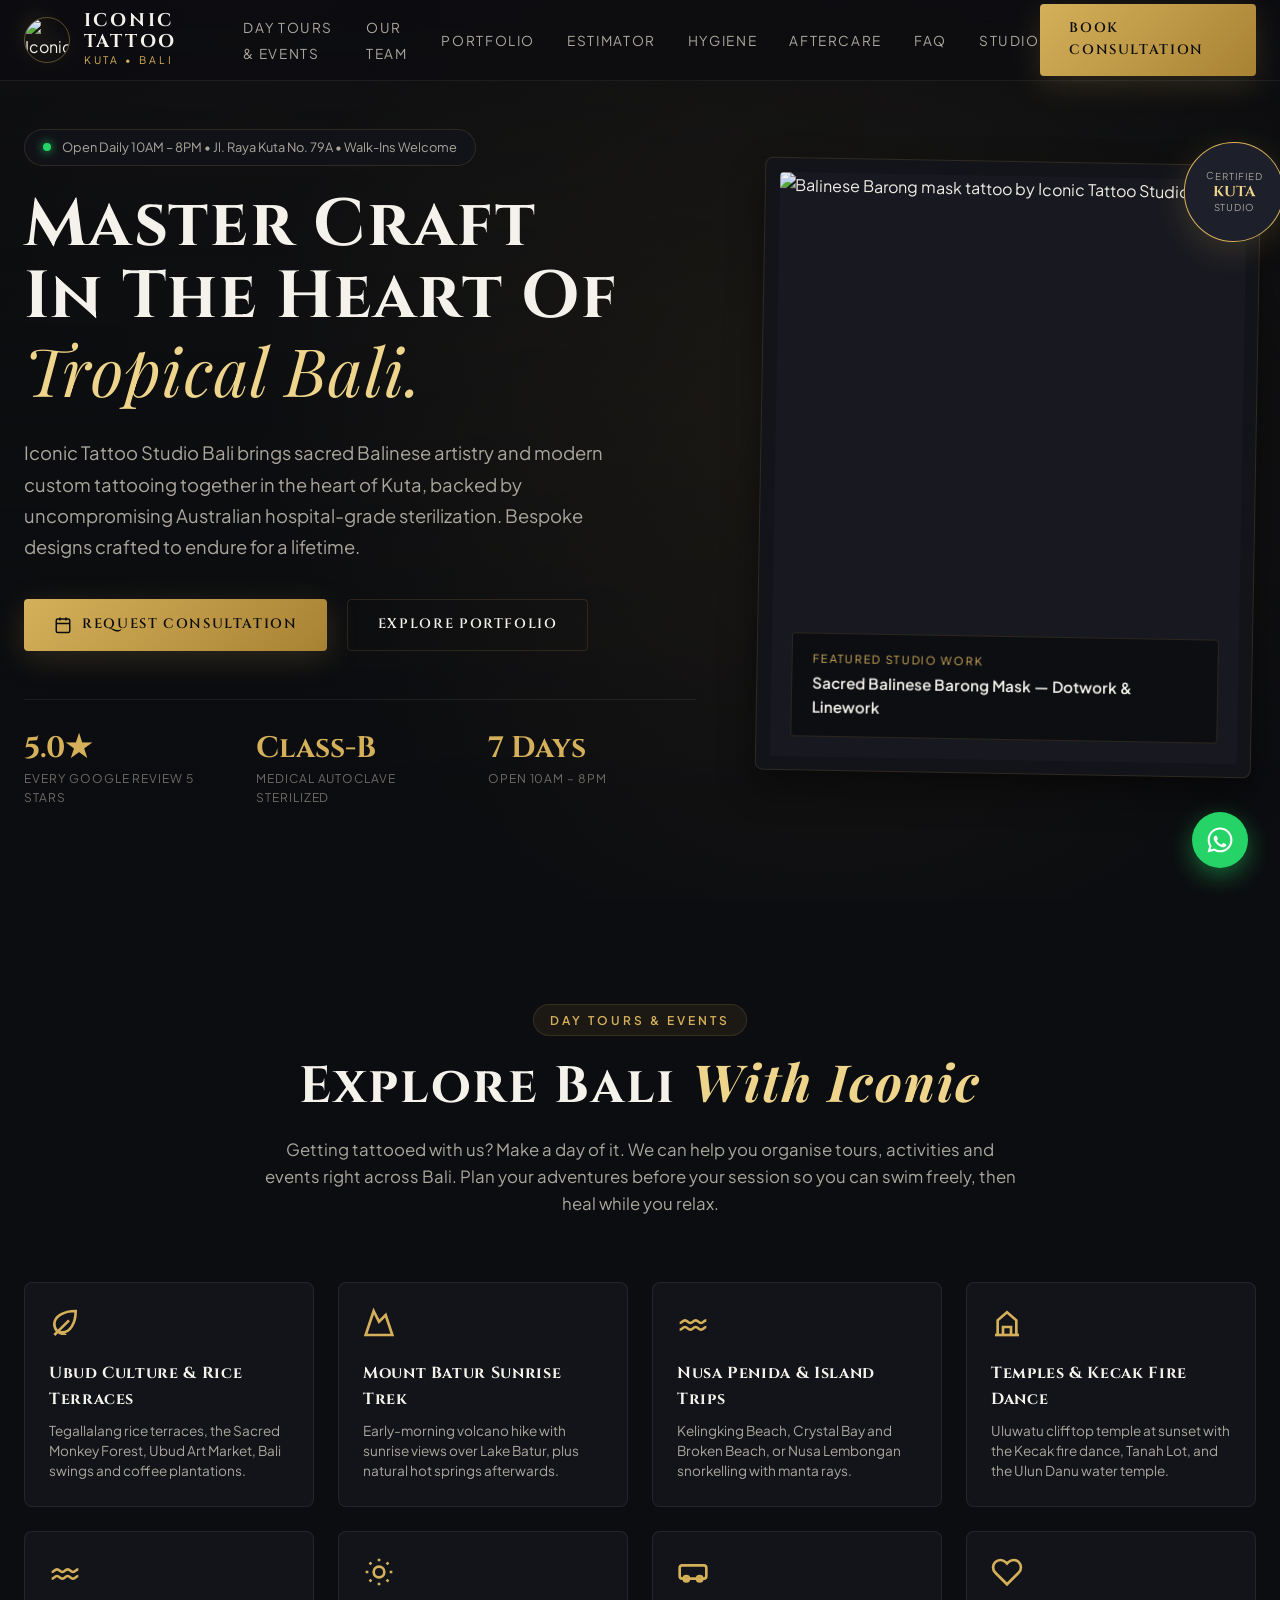
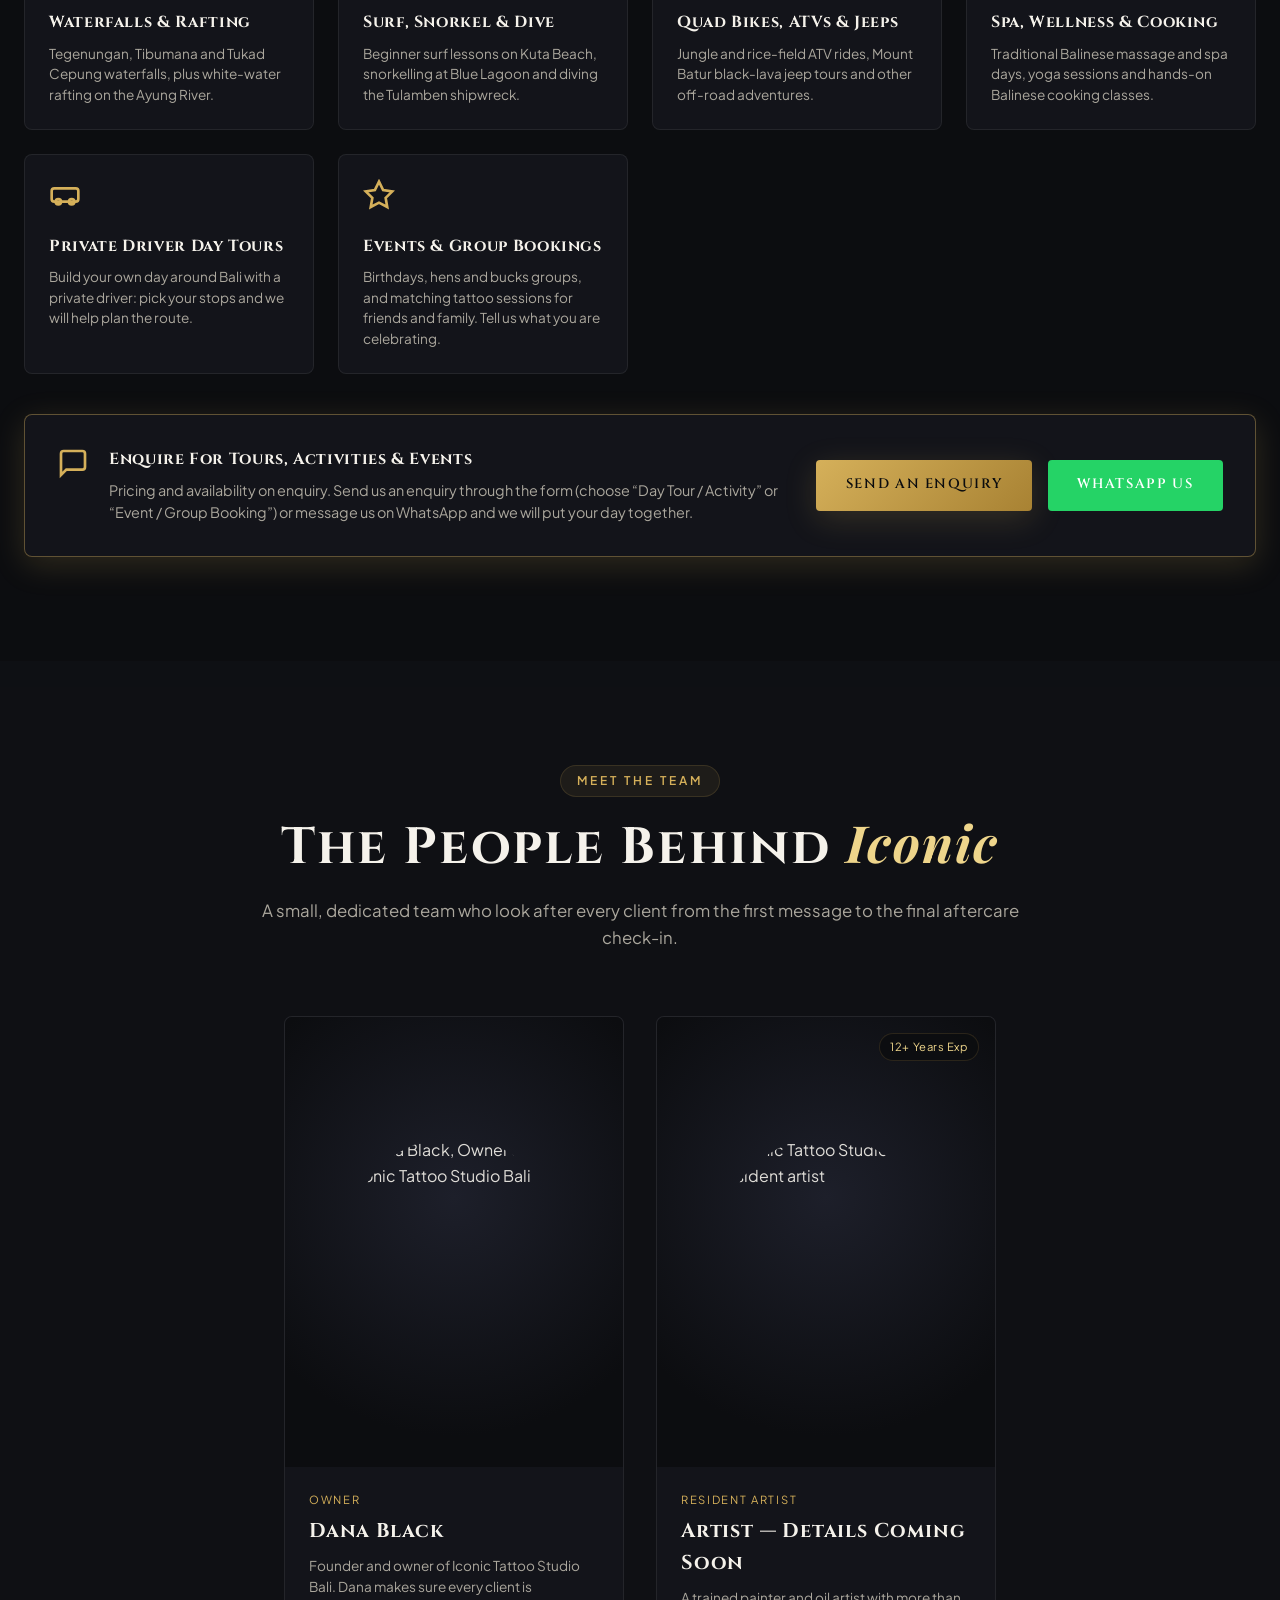
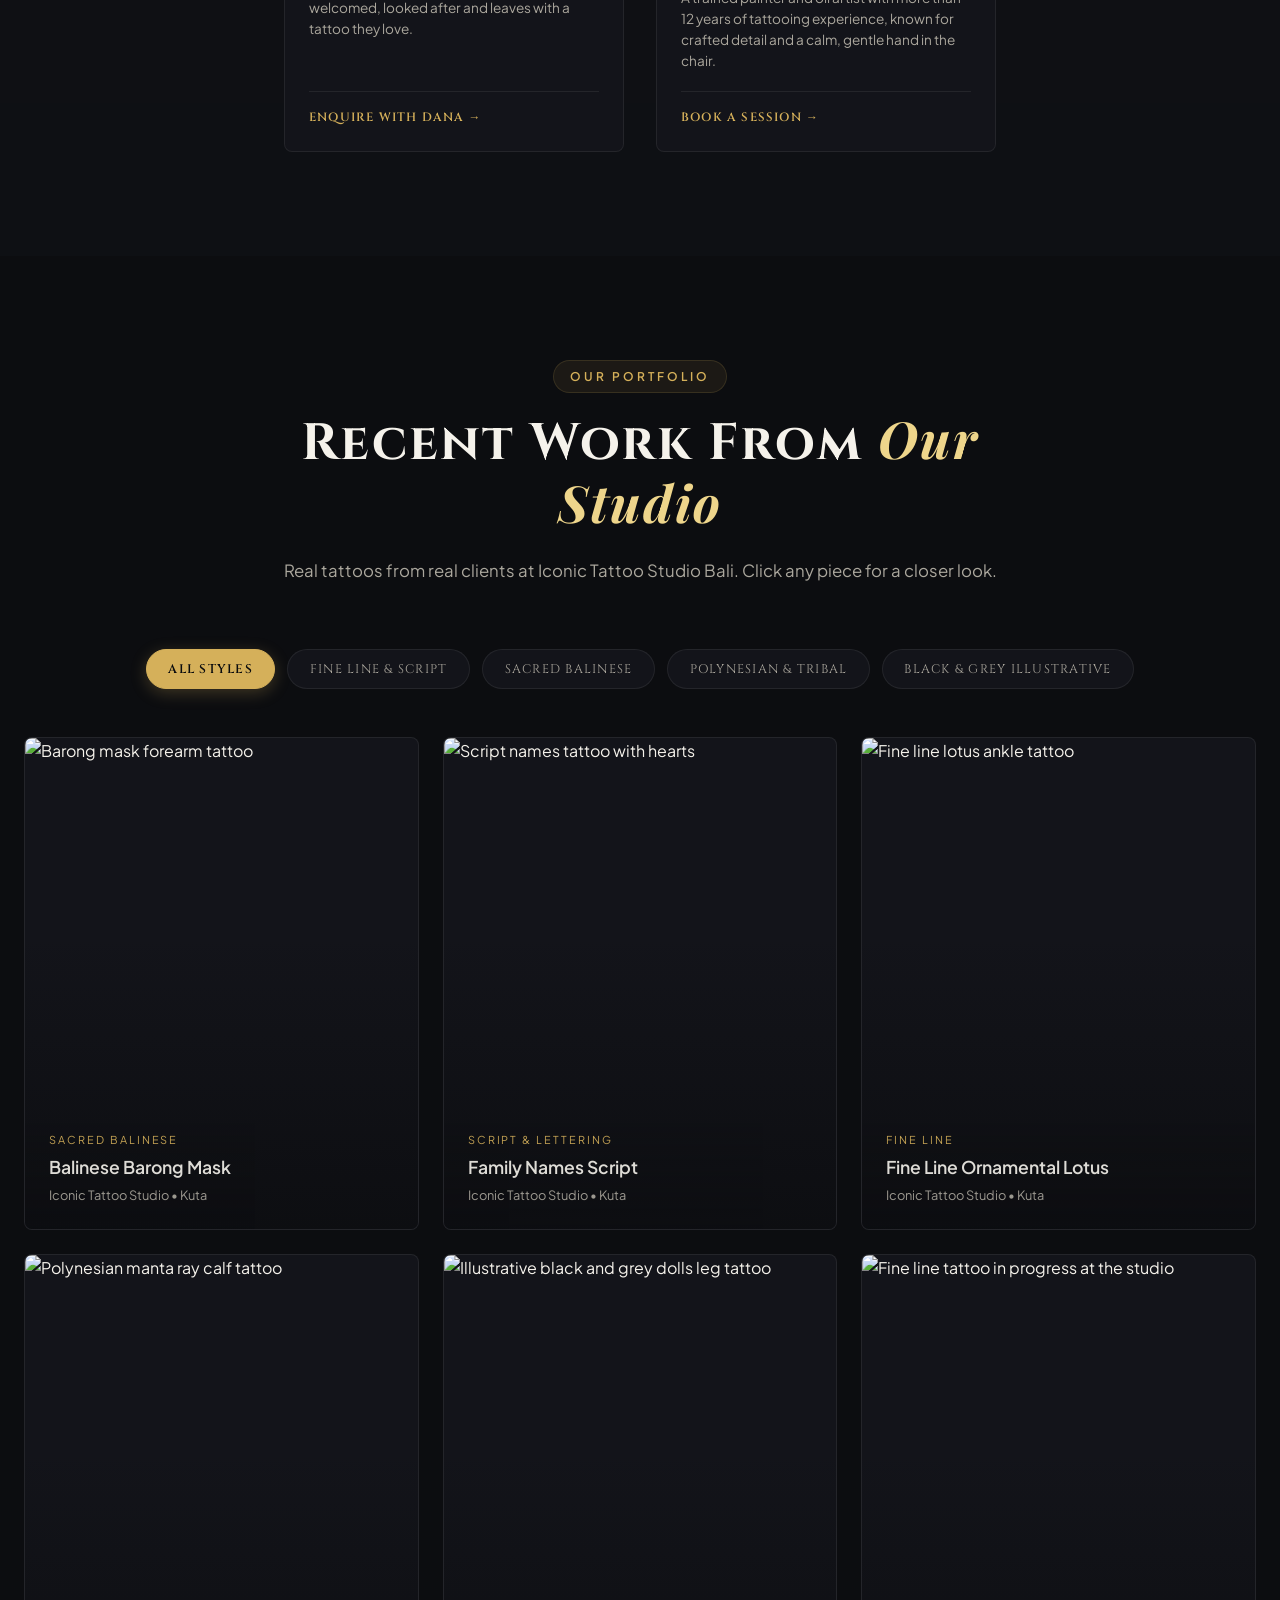
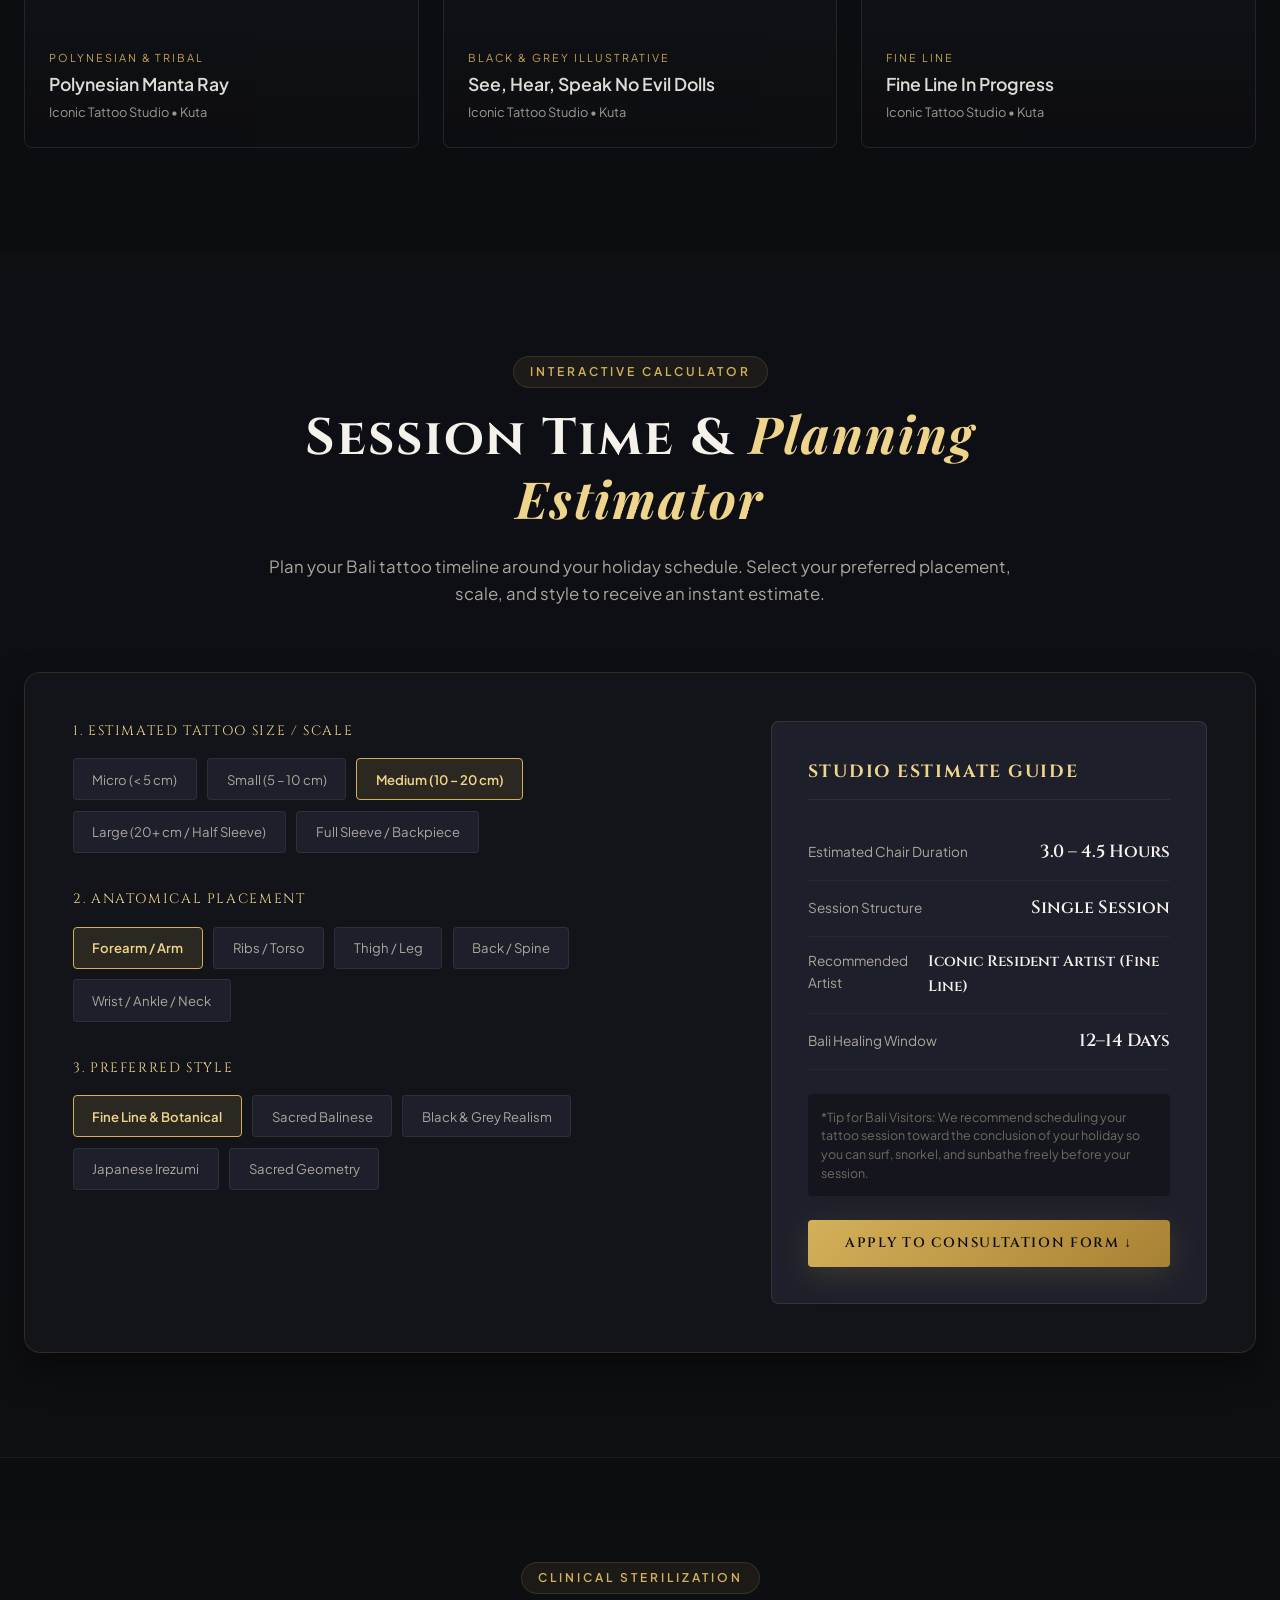
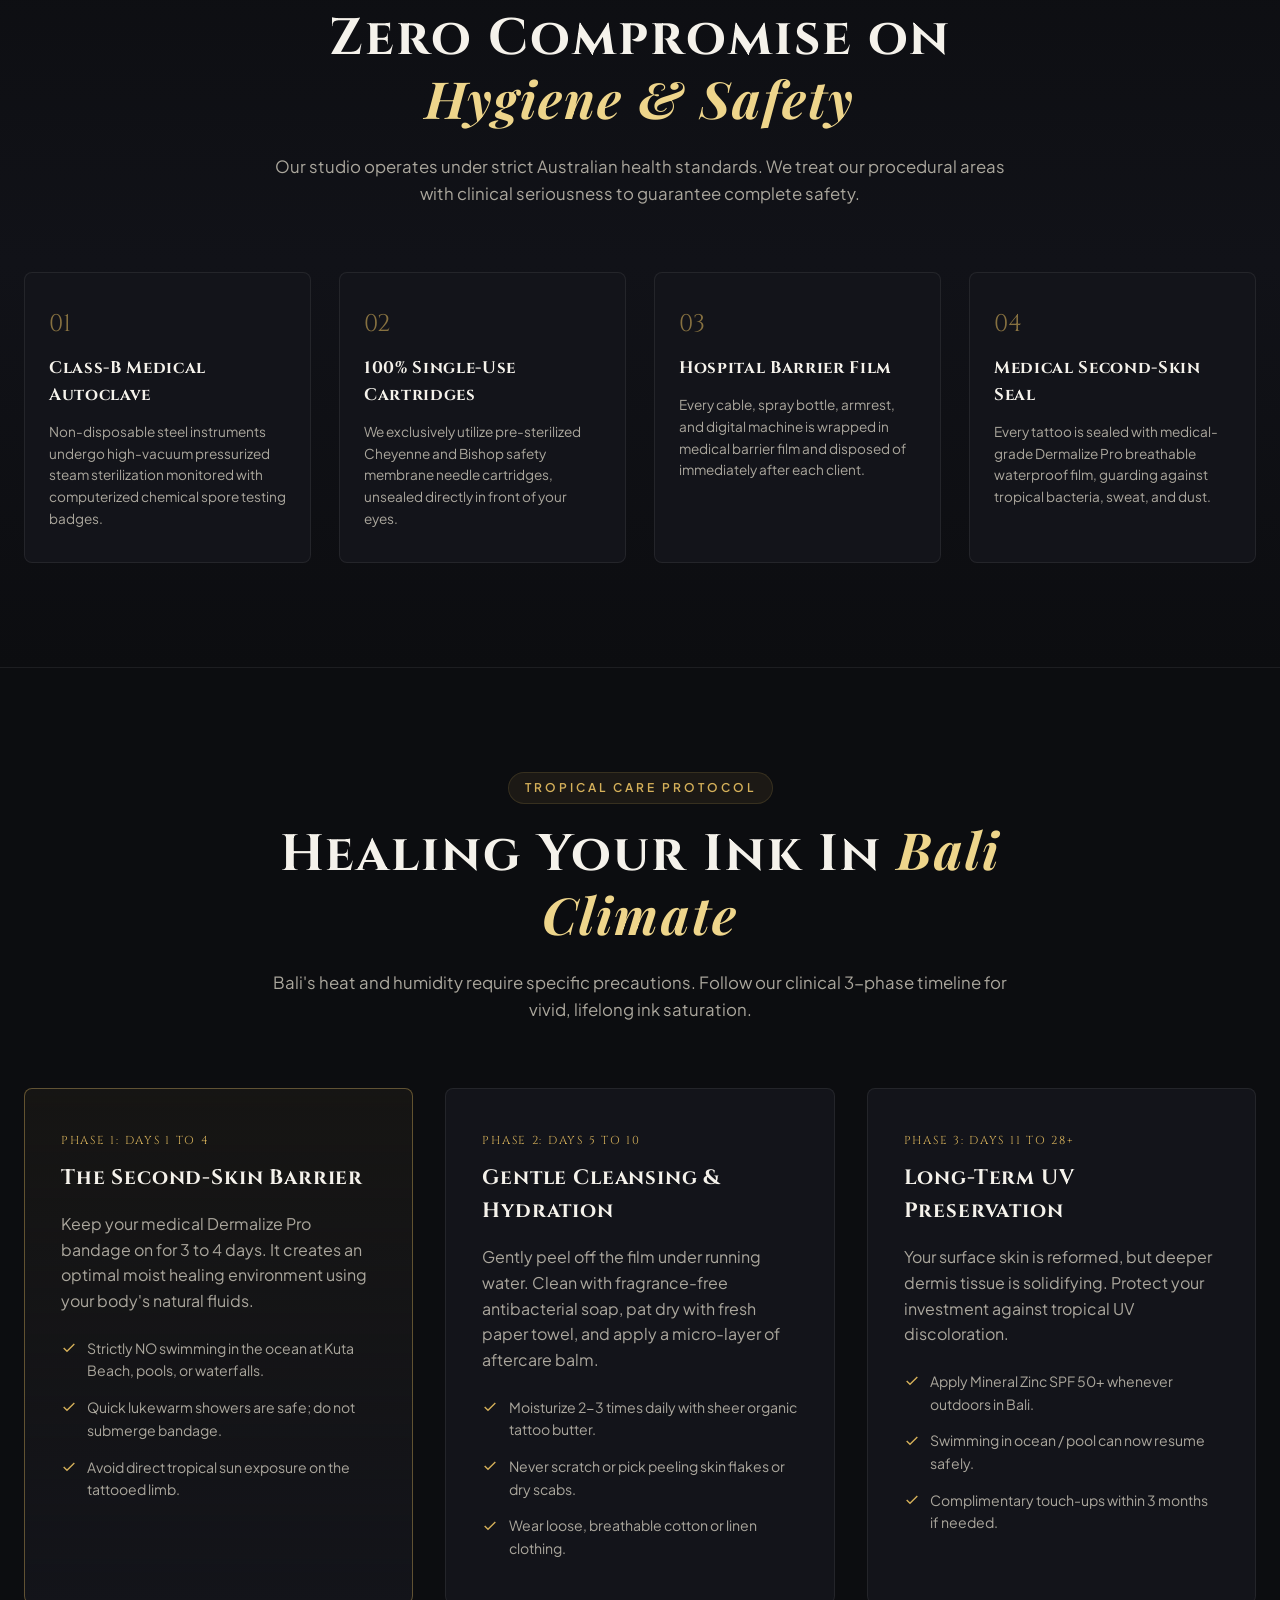
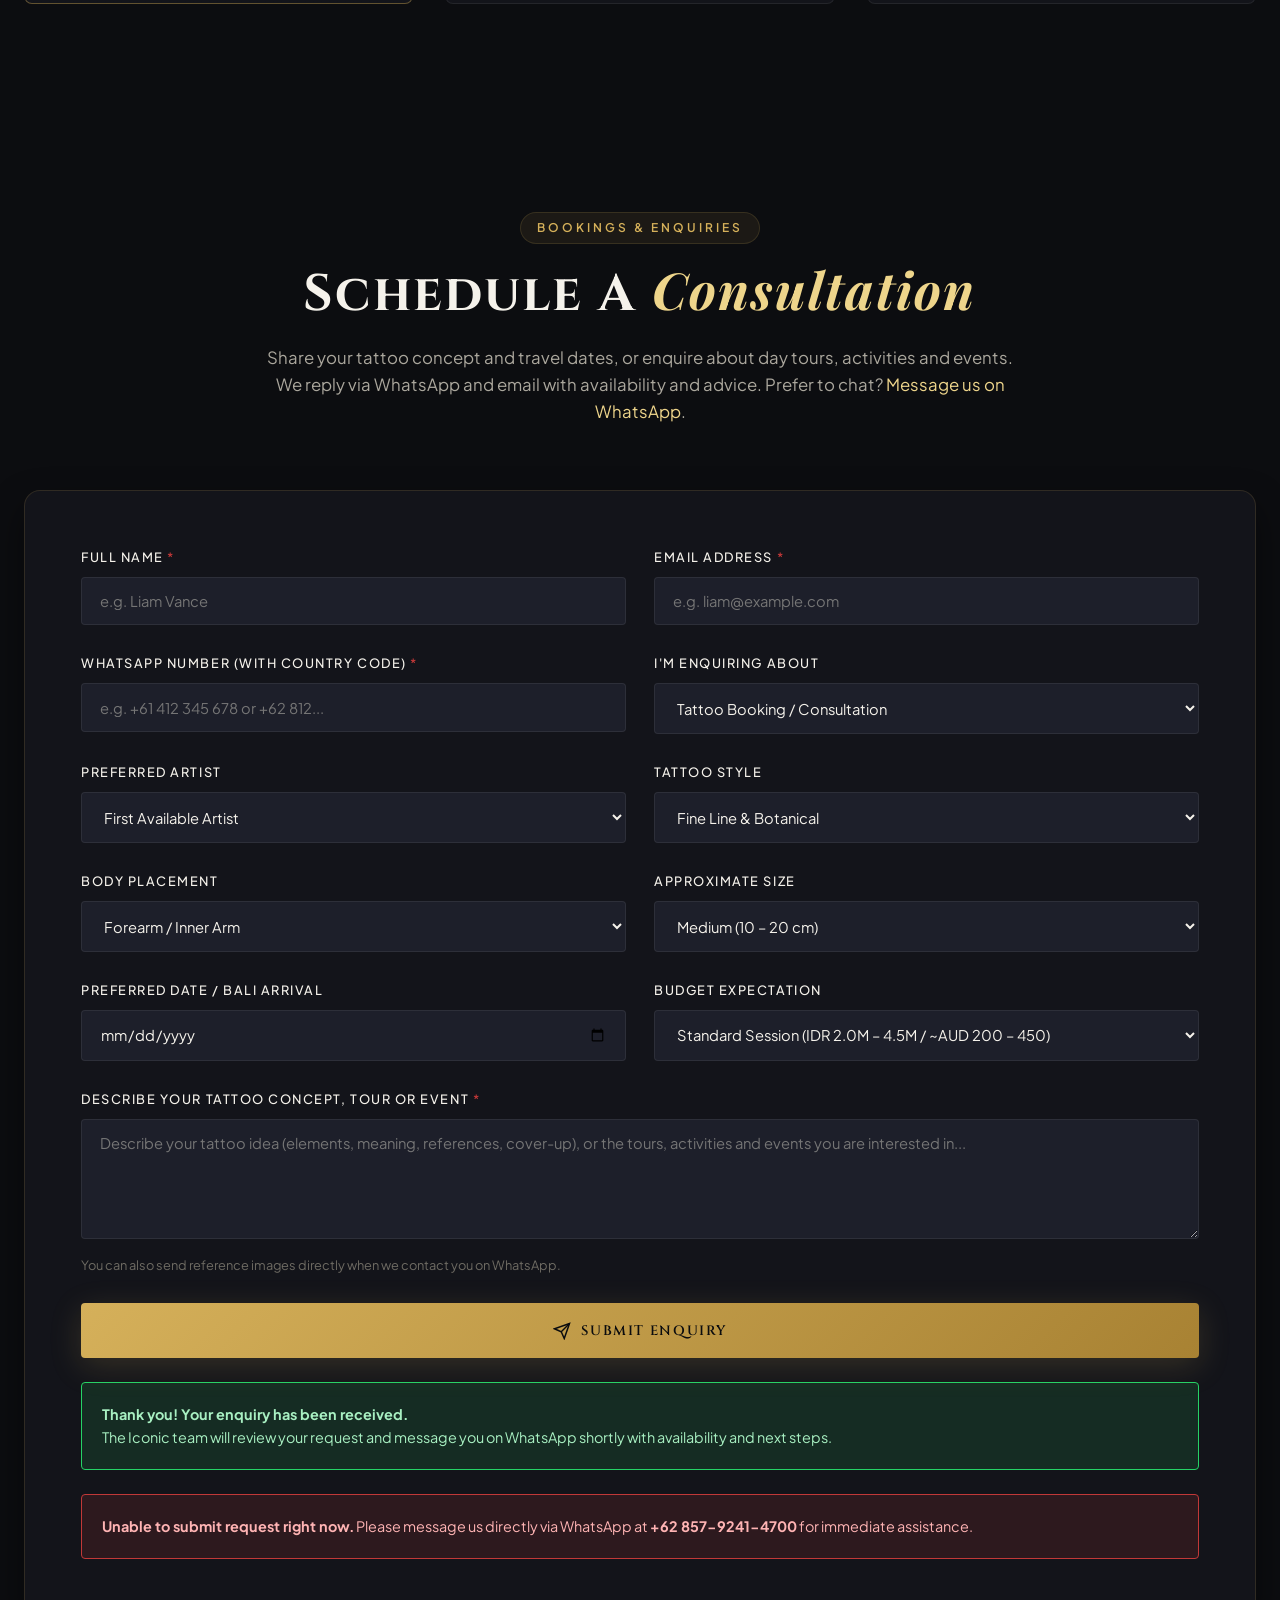
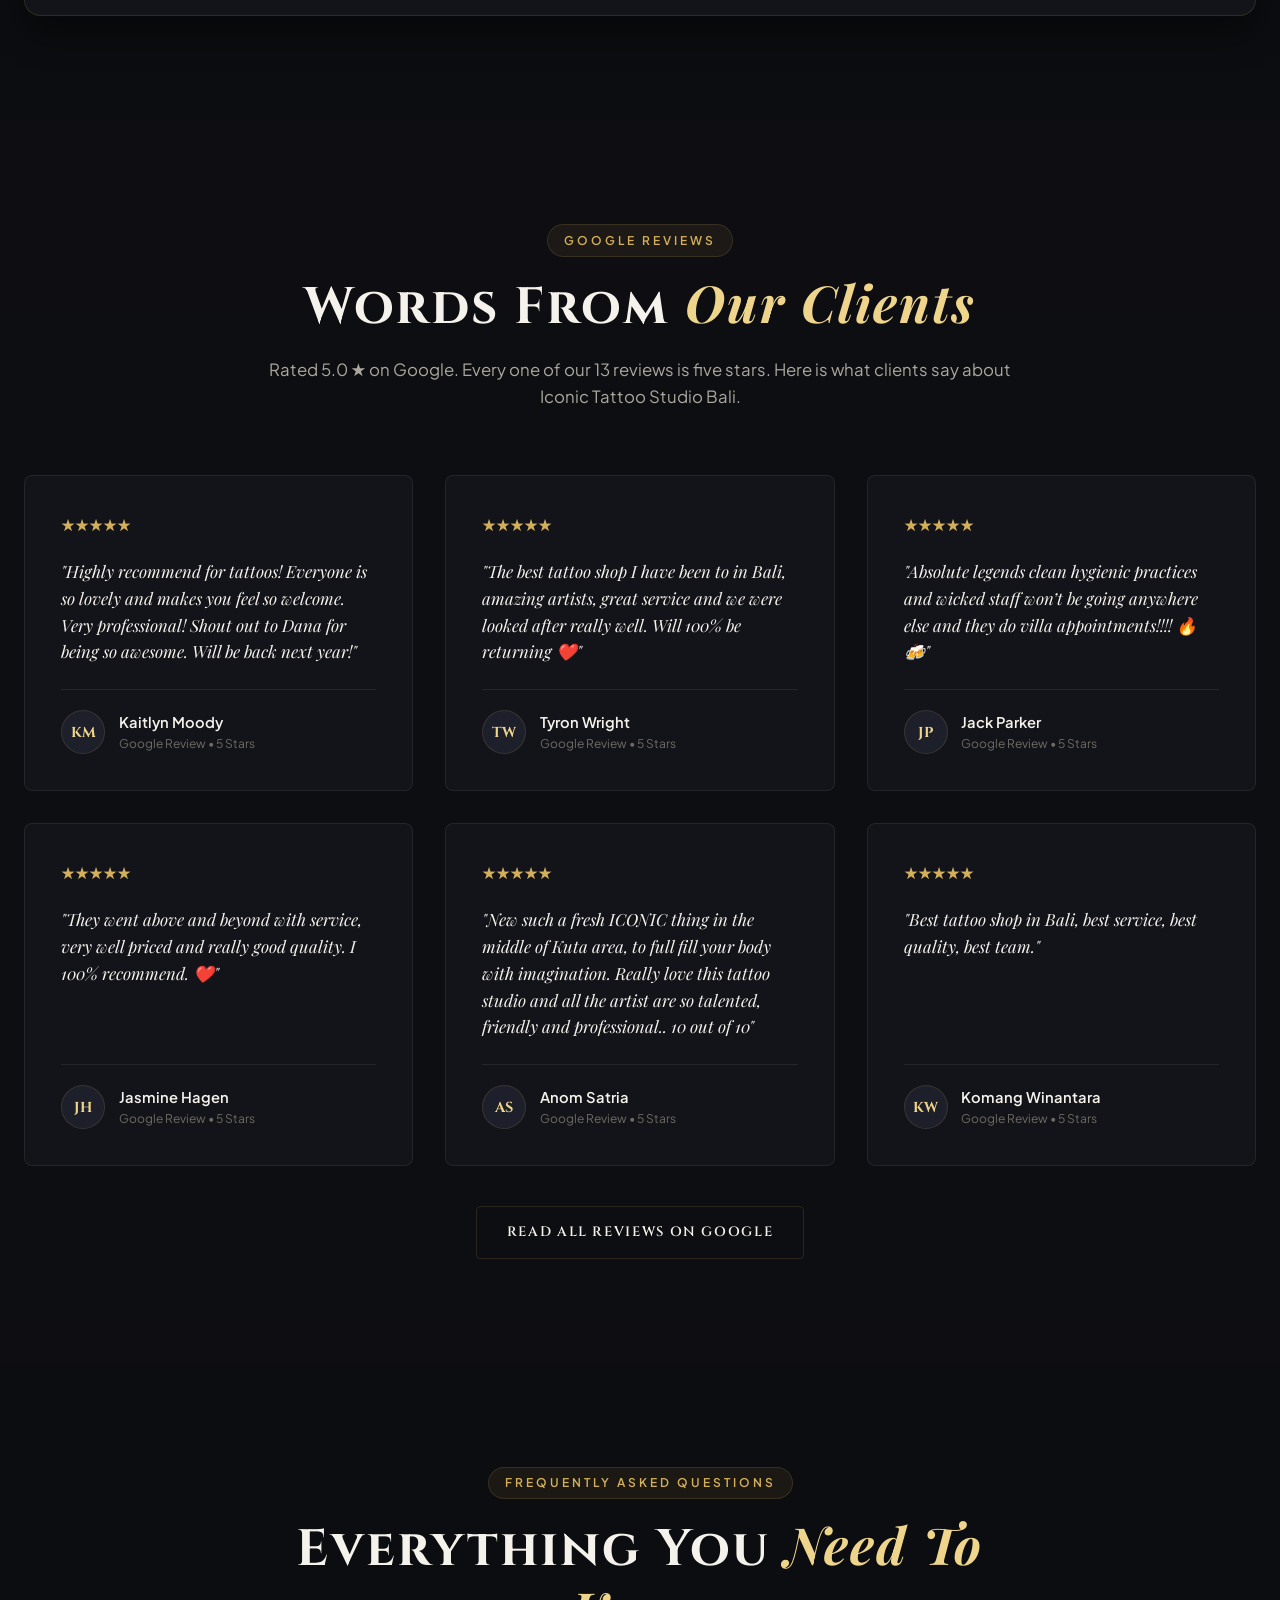
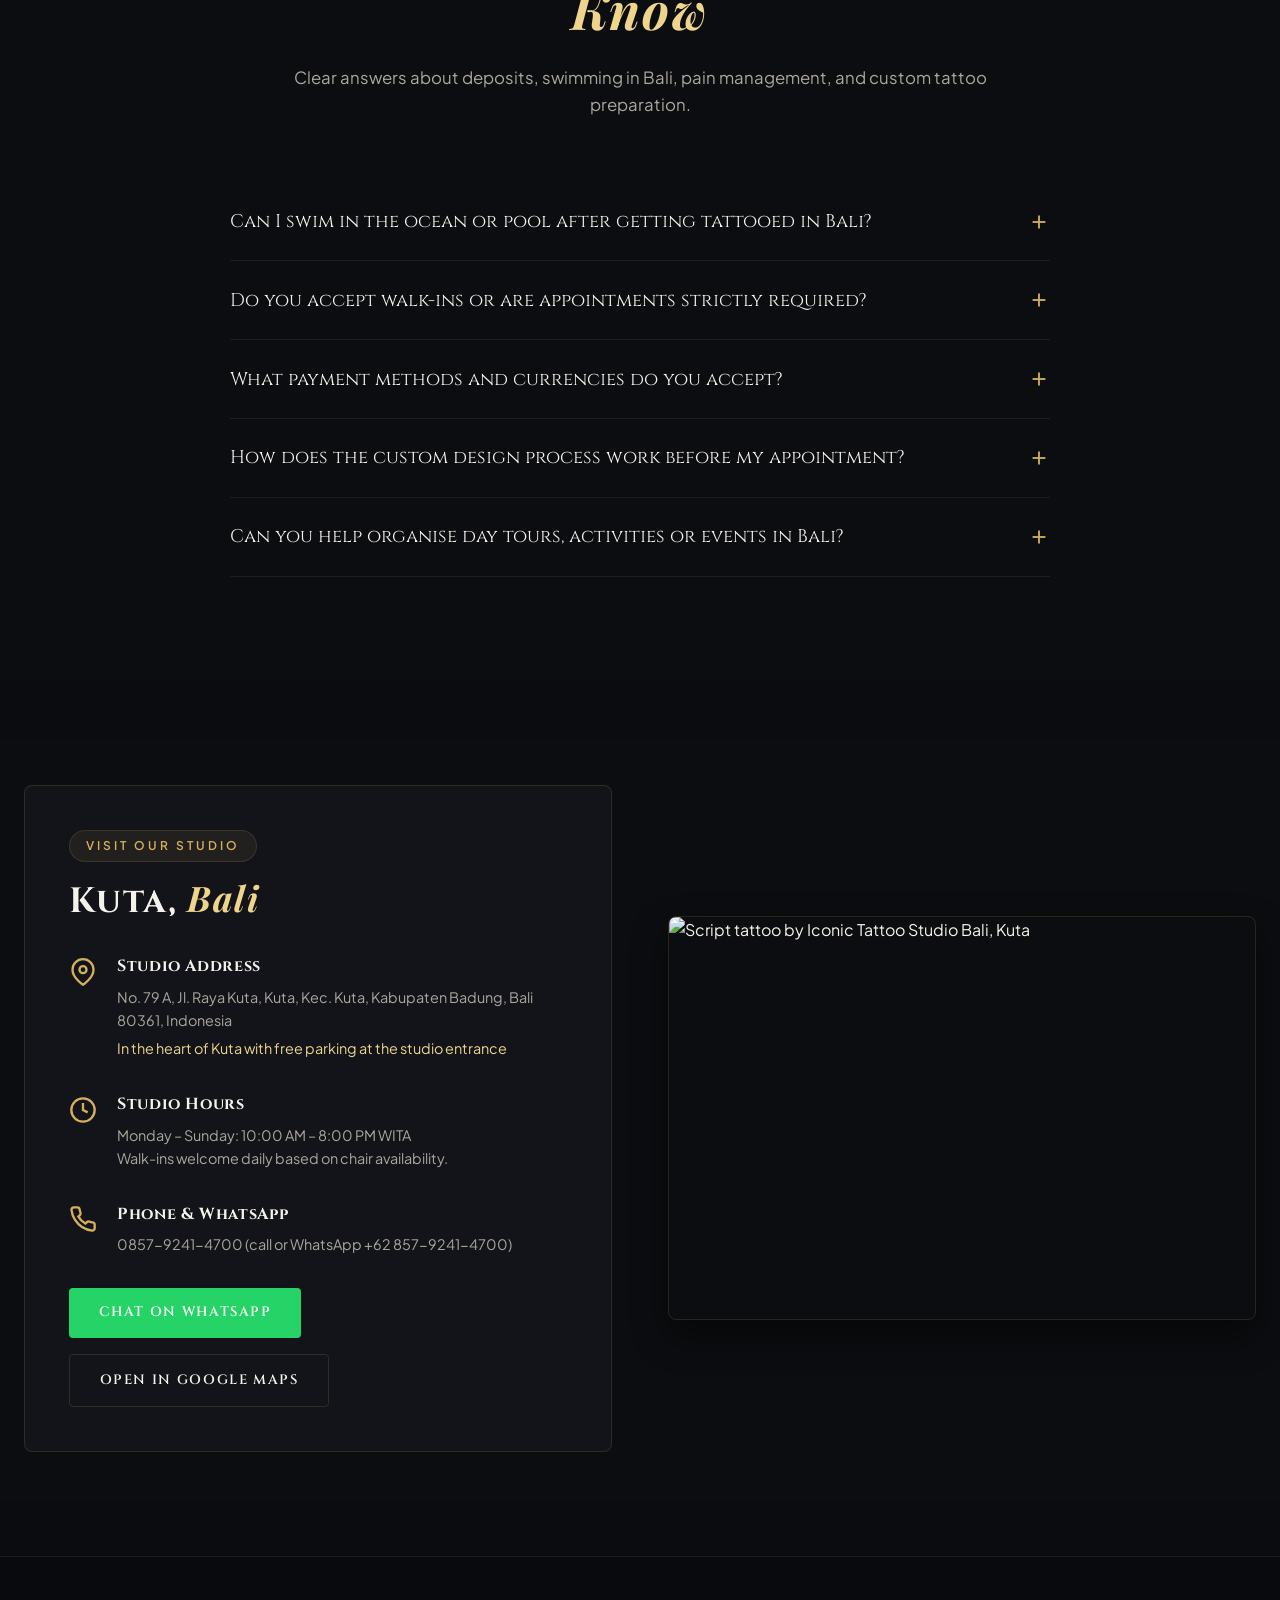
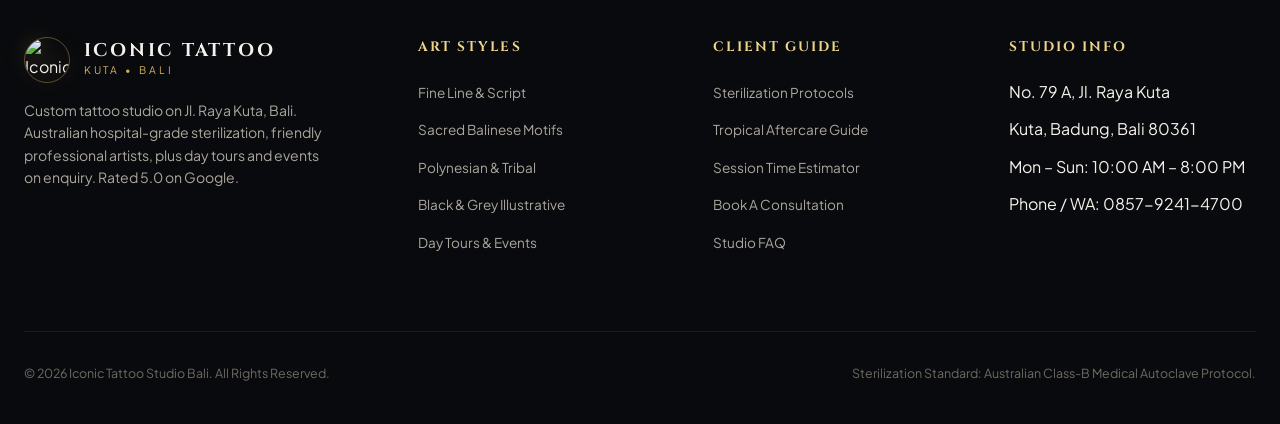
==== commit 780056f4: "Update site for Iconic Tattoo Studio Bali (Kuta): details, tours, team, reviews" ====
--- a/index.html
+++ b/index.html
@@ -3,15 +3,16 @@
 <head>
   <meta charset="UTF-8">
   <meta name="viewport" content="width=device-width, initial-scale=1.0">
-  <title>ICONIC TATTOO BALI | Luxury Custom Tattoo Atelier & Hygiene-Certified Studio Canggu</title>
+  <title>ICONIC TATTOO STUDIO BALI | Custom Tattoos, Day Tours &amp; Events in Kuta</title>
   
   <!-- Meta & SEO -->
-  <meta name="description" content="Iconic Tattoo Bali in Canggu offers master-crafted custom tattoos, sacred Balinese motifs, ultra fine-line, Japanese Irezumi, and realism with hospital-grade Australian & European sterilization standards.">
-  <meta name="keywords" content="Bali tattoo studio, Canggu tattoo, best tattoo Bali, fine line tattoo Bali, Balinese tattoo, custom tattoo Canggu, hygienic tattoo Bali">
-  <meta property="og:title" content="ICONIC TATTOO BALI — Luxury Custom Tattoo Atelier">
-  <meta property="og:description" content="Hospital-grade sterilization meets transcendent custom ink in Canggu, Bali. Resident international masters & authentic Balinese sacred artisans.">
+  <meta name="description" content="Iconic Tattoo Studio Bali in Kuta offers custom tattoos, sacred Balinese motifs, fine line, script and black &amp; grey work with hospital-grade Australian sterilization standards. Rated 5.0 on Google. Day tours &amp; events available on enquiry.">
+  <meta name="keywords" content="Bali tattoo studio, Kuta tattoo, best tattoo Bali, fine line tattoo Bali, Balinese tattoo, custom tattoo Kuta, hygienic tattoo Bali, Bali day tours">
+  <meta property="og:title" content="ICONIC TATTOO STUDIO BALI — Custom Tattoos in Kuta">
+  <meta property="og:description" content="Hospital-grade sterilization meets custom ink on Jl. Raya Kuta, Bali. 5.0 stars on Google. Day tours &amp; events available on enquiry.">
   <meta property="og:type" content="website">
-  <meta property="og:image" content="https://images.unsplash.com/photo-1598371839696-5c5bb00bdc28?auto=format&fit=crop&w=1200&q=80">
+  <meta property="og:image" content="assets/portfolio/barong-mask.jpg">
+  <link rel="icon" type="image/png" href="assets/iconic-logo.png">
   <meta name="theme-color" content="#0c0d10">
 
   <!-- Google Fonts: Cinzel + Plus Jakarta Sans + Playfair Display -->
@@ -31,22 +32,17 @@
   <header class="site-header">
     <div class="container nav-container">
       <a href="#" class="brand-logo" aria-label="Iconic Tattoo Bali Home">
-        <svg class="brand-emblem" viewBox="0 0 100 100" fill="currentColor">
-          <polygon points="50,5 92,28 92,72 50,95 8,72 8,28" stroke="currentColor" stroke-width="3" fill="none" />
-          <polygon points="50,18 80,35 80,65 50,82 20,65 20,35" stroke="currentColor" stroke-width="1.5" fill="none" opacity="0.6" />
-          <path d="M50 12 L50 88 M25 50 L75 50" stroke="currentColor" stroke-width="2" />
-          <circle cx="50" cy="50" r="8" fill="currentColor" />
-        </svg>
+        <img class="brand-emblem brand-logo-img" src="assets/iconic-logo.png" alt="Iconic Tattoo Studio Bali logo">
         <div class="brand-text">
           <span class="brand-title">ICONIC TATTOO</span>
-          <span class="brand-subtitle">Canggu • Bali</span>
+          <span class="brand-subtitle">Kuta • Bali</span>
         </div>
       </a>
 
       <nav aria-label="Main Navigation">
         <ul class="nav-links">
-          <li><a href="#about">The Atelier</a></li>
-          <li><a href="#artists">Artists</a></li>
+          <li><a href="#tours">Day Tours &amp; Events</a></li>
+          <li><a href="#artists">Our Team</a></li>
           <li><a href="#gallery">Portfolio</a></li>
           <li><a href="#estimator">Estimator</a></li>
           <li><a href="#hygiene">Hygiene</a></li>
@@ -77,7 +73,7 @@
         <div class="hero-content">
           <div class="hero-status-pill">
             <span class="status-dot"></span>
-            <span>Studio Open Today • Jalan Batu Bolong, Canggu • Walk-Ins Welcome</span>
+            <span>Open Daily 10AM – 8PM • Jl. Raya Kuta No. 79A • Walk-Ins Welcome</span>
           </div>
 
           <h1 class="hero-heading">
@@ -87,7 +83,7 @@
           </h1>
 
           <p class="hero-lead">
-            Iconic Tattoo Bali bridges ancient sacred Balinese artistry with uncompromising European and Australian hospital-grade sterilization. Bespoke custom designs crafted to endure for a lifetime.
+            Iconic Tattoo Studio Bali brings sacred Balinese artistry and modern custom tattooing together in the heart of Kuta, backed by uncompromising Australian hospital-grade sterilization. Bespoke designs crafted to endure for a lifetime.
           </p>
 
           <div class="hero-cta-group">
@@ -107,16 +103,16 @@
 
           <div class="hero-credentials">
             <div class="cred-item">
-              <div class="cred-num">4.9★</div>
-              <div class="cred-label">1,400+ Verified Reviews</div>
+              <div class="cred-num">5.0★</div>
+              <div class="cred-label">Every Google Review 5 Stars</div>
             </div>
             <div class="cred-item">
               <div class="cred-num">Class-B</div>
               <div class="cred-label">Medical Autoclave Sterilized</div>
             </div>
             <div class="cred-item">
-              <div class="cred-num">100%</div>
-              <div class="cred-label">Vegan &amp; Non-Toxic Inks</div>
+              <div class="cred-num">7 Days</div>
+              <div class="cred-label">Open 10AM – 8PM</div>
             </div>
           </div>
         </div>
@@ -124,69 +120,95 @@
         <div class="hero-visual">
           <div class="hero-card-frame">
             <div class="hero-card-img-wrap">
-              <img src="https://images.unsplash.com/photo-1598371839696-5c5bb00bdc28?auto=format&fit=crop&w=1200&q=80" alt="Master Tattoo Artistry in Bali" loading="eager">
+              <img src="assets/portfolio/barong-mask.jpg" alt="Balinese Barong mask tattoo by Iconic Tattoo Studio Bali" loading="eager">
               <div class="hero-card-caption">
-                <div class="caption-tag">Featured Atelier Work</div>
-                <div class="caption-title">Sacred Botanical Composition — Single Needle 03RL</div>
+                <div class="caption-tag">Featured Studio Work</div>
+                <div class="caption-title">Sacred Balinese Barong Mask — Dotwork &amp; Linework</div>
               </div>
             </div>
             <div class="hero-badge-float">
               <span class="badge-text-top">Certified</span>
-              <span class="badge-text-bold">CANGGU</span>
-              <span class="badge-text-top">Atelier</span>
+              <span class="badge-text-bold">KUTA</span>
+              <span class="badge-text-top">Studio</span>
             </div>
           </div>
         </div>
       </div>
     </section>
 
-    <!-- PHILOSOPHY & ABOUT SECTION -->
-    <section class="section-padding" id="about">
-      <div class="container philosophy-grid">
-        <div>
-          <div class="section-tag">The Philosophy</div>
-          <h2 class="section-title">Where Island Soul Meets <span>Precision Artistry</span></h2>
-          <div class="philosophy-quote">
-            "A tattoo in Bali is not merely souvenirs or ink on skin. It is a sacred marker of transformation, journeys, and personal mythology."
-          </div>
-          <p class="philosophy-body">
-            Founded in the coastal creative sanctuary of Canggu, Iconic Tattoo Bali was envisioned to elevate the island’s tattoo culture. We eliminate common traveler anxieties by enforcing surgical-grade hygiene, air-conditioned sanctuary comfort, and a roster of world-renowned resident artists dedicated exclusively to custom work.
-          </p>
-          <a href="#artists" class="btn btn-secondary">Meet The Masters</a>
-        </div>
-
-        <div class="features-list">
+    <!-- DAY TOURS & EVENTS -->
+    <section class="section-padding" id="tours">
+      <div class="container">
+        <div class="section-header">
+          <div class="section-tag">Day Tours &amp; Events</div>
+          <h2 class="section-title">Explore Bali <span>With Iconic</span></h2>
+          <p class="section-desc">Getting tattooed with us? Make a day of it. We can help you organise tours, activities and events right across Bali. Plan your adventures before your session so you can swim freely, then heal while you relax.</p>
+        </div>
+
+        <div class="features-list tours-grid">
           <div class="feature-box">
-            <svg class="feature-icon" viewBox="0 0 24 24" fill="none" stroke="currentColor" stroke-width="2">
-              <path d="M12 22s8-4 8-10V5l-8-3-8 3v7c0 6 8 10 8 10z"></path>
-            </svg>
-            <h4>Hospital-Grade Safety</h4>
-            <p>Class-B medical autoclave sterilization, individually sealed single-use cartridges, and hospital-level cross-contamination barriers.</p>
-          </div>
-
+            <svg class="feature-icon" viewBox="0 0 24 24" fill="none" stroke="currentColor" stroke-width="2"><path d="M11 20A7 7 0 0 1 4 13c0-6 7-10 16-10 0 9-4 16-10 16z"></path><path d="M4 21c4-4 7-7 11-11"></path></svg>
+            <h4>Ubud Culture &amp; Rice Terraces</h4>
+            <p>Tegallalang rice terraces, the Sacred Monkey Forest, Ubud Art Market, Bali swings and coffee plantations.</p>
+          </div>
           <div class="feature-box">
-            <svg class="feature-icon" viewBox="0 0 24 24" fill="none" stroke="currentColor" stroke-width="2">
-              <polygon points="12 2 15.09 8.26 22 9.27 17 14.14 18.18 21.02 12 17.77 5.82 21.02 7 14.14 2 9.27 8.91 8.26 12 2"></polygon>
-            </svg>
-            <h4>Zero Flash Copies</h4>
-            <p>Every major piece is hand-drawn and tailored specifically to your body flow, lifestyle, and individual story.</p>
-          </div>
-
+            <svg class="feature-icon" viewBox="0 0 24 24" fill="none" stroke="currentColor" stroke-width="2"><path d="M8 3l4 8 5-5 5 15H2L8 3z"></path></svg>
+            <h4>Mount Batur Sunrise Trek</h4>
+            <p>Early-morning volcano hike with sunrise views over Lake Batur, plus natural hot springs afterwards.</p>
+          </div>
           <div class="feature-box">
-            <svg class="feature-icon" viewBox="0 0 24 24" fill="none" stroke="currentColor" stroke-width="2">
-              <path d="M20.84 4.61a5.5 5.5 0 0 0-7.78 0L12 5.67l-1.06-1.06a5.5 5.5 0 0 0-7.78 7.78l1.06 1.06L12 21.23l7.78-7.78 1.06-1.06a5.5 5.5 0 0 0 0-7.78z"></path>
-            </svg>
-            <h4>100% Vegan Inks</h4>
-            <p>We source cruelty-free, heavy-metal-free pigments from world-leading formulations (World Famous Ink &amp; Dynamic Color).</p>
-          </div>
-
+            <svg class="feature-icon" viewBox="0 0 24 24" fill="none" stroke="currentColor" stroke-width="2"><path d="M2 12c2 0 2-2 4-2s2 2 4 2 2-2 4-2 2 2 4 2 2-2 4-2"></path><path d="M2 17c2 0 2-2 4-2s2 2 4 2 2-2 4-2 2 2 4 2 2-2 4-2"></path></svg>
+            <h4>Nusa Penida &amp; Island Trips</h4>
+            <p>Kelingking Beach, Crystal Bay and Broken Beach, or Nusa Lembongan snorkelling with manta rays.</p>
+          </div>
           <div class="feature-box">
-            <svg class="feature-icon" viewBox="0 0 24 24" fill="none" stroke="currentColor" stroke-width="2">
-              <circle cx="12" cy="12" r="10"></circle>
-              <polyline points="12 6 12 12 16 14"></polyline>
-            </svg>
-            <h4>Bali Climate Shield</h4>
-            <p>Complimentary medical-grade second-skin dressing (Dermalize Pro) to protect your new ink against Bali humidity and sun.</p>
+            <svg class="feature-icon" viewBox="0 0 24 24" fill="none" stroke="currentColor" stroke-width="2"><path d="M3 21h18"></path><path d="M5 21V10l7-6 7 6v11"></path><path d="M9 21v-6h6v6"></path></svg>
+            <h4>Temples &amp; Kecak Fire Dance</h4>
+            <p>Uluwatu clifftop temple at sunset with the Kecak fire dance, Tanah Lot, and the Ulun Danu water temple.</p>
+          </div>
+          <div class="feature-box">
+            <svg class="feature-icon" viewBox="0 0 24 24" fill="none" stroke="currentColor" stroke-width="2"><path d="M2 12c2 0 2-2 4-2s2 2 4 2 2-2 4-2 2 2 4 2 2-2 4-2"></path><path d="M2 17c2 0 2-2 4-2s2 2 4 2 2-2 4-2 2 2 4 2 2-2 4-2"></path></svg>
+            <h4>Waterfalls &amp; Rafting</h4>
+            <p>Tegenungan, Tibumana and Tukad Cepung waterfalls, plus white-water rafting on the Ayung River.</p>
+          </div>
+          <div class="feature-box">
+            <svg class="feature-icon" viewBox="0 0 24 24" fill="none" stroke="currentColor" stroke-width="2"><circle cx="12" cy="12" r="4"></circle><path d="M12 2v2M12 20v2M4.9 4.9l1.4 1.4M17.7 17.7l1.4 1.4M2 12h2M20 12h2M4.9 19.1l1.4-1.4M17.7 6.3l1.4-1.4"></path></svg>
+            <h4>Surf, Snorkel &amp; Dive</h4>
+            <p>Beginner surf lessons on Kuta Beach, snorkelling at Blue Lagoon and diving the Tulamben shipwreck.</p>
+          </div>
+          <div class="feature-box">
+            <svg class="feature-icon" viewBox="0 0 24 24" fill="none" stroke="currentColor" stroke-width="2"><rect x="2" y="7" width="20" height="10" rx="2"></rect><circle cx="7" cy="17" r="2"></circle><circle cx="17" cy="17" r="2"></circle></svg>
+            <h4>Quad Bikes, ATVs &amp; Jeeps</h4>
+            <p>Jungle and rice-field ATV rides, Mount Batur black-lava jeep tours and other off-road adventures.</p>
+          </div>
+          <div class="feature-box">
+            <svg class="feature-icon" viewBox="0 0 24 24" fill="none" stroke="currentColor" stroke-width="2"><path d="M20.84 4.61a5.5 5.5 0 0 0-7.78 0L12 5.67l-1.06-1.06a5.5 5.5 0 0 0-7.78 7.78l1.06 1.06L12 21.23l7.78-7.78 1.06-1.06a5.5 5.5 0 0 0 0-7.78z"></path></svg>
+            <h4>Spa, Wellness &amp; Cooking</h4>
+            <p>Traditional Balinese massage and spa days, yoga sessions and hands-on Balinese cooking classes.</p>
+          </div>
+          <div class="feature-box">
+            <svg class="feature-icon" viewBox="0 0 24 24" fill="none" stroke="currentColor" stroke-width="2"><rect x="2" y="7" width="20" height="10" rx="2"></rect><circle cx="7" cy="17" r="2"></circle><circle cx="17" cy="17" r="2"></circle></svg>
+            <h4>Private Driver Day Tours</h4>
+            <p>Build your own day around Bali with a private driver: pick your stops and we will help plan the route.</p>
+          </div>
+          <div class="feature-box">
+            <svg class="feature-icon" viewBox="0 0 24 24" fill="none" stroke="currentColor" stroke-width="2"><polygon points="12 2 15.09 8.26 22 9.27 17 14.14 18.18 21.02 12 17.77 5.82 21.02 7 14.14 2 9.27 8.91 8.26 12 2"></polygon></svg>
+            <h4>Events &amp; Group Bookings</h4>
+            <p>Birthdays, hens and bucks groups, and matching tattoo sessions for friends and family. Tell us what you are celebrating.</p>
+          </div>
+        </div>
+
+        <div class="tours-enquire">
+          <div class="tours-enquire-text">
+            <svg class="feature-icon" viewBox="0 0 24 24" fill="none" stroke="currentColor" stroke-width="2"><path d="M21 15a2 2 0 0 1-2 2H7l-4 4V5a2 2 0 0 1 2-2h14a2 2 0 0 1 2 2z"></path></svg>
+            <div>
+              <h4>Enquire For Tours, Activities &amp; Events</h4>
+              <p>Pricing and availability on enquiry. Send us an enquiry through the form (choose &ldquo;Day Tour / Activity&rdquo; or &ldquo;Event / Group Booking&rdquo;) or message us on WhatsApp and we will put your day together.</p>
+            </div>
+          </div>
+          <div class="tours-enquire-actions">
+            <a href="#booking" class="btn btn-primary" data-enquiry="tour">Send An Enquiry</a>
+            <a href="https://wa.me/6285792414700?text=Hi%20Iconic%20Tattoo%20Studio%20Bali%2C%20I%27d%20like%20to%20enquire%20about%20day%20tours%20and%20events" target="_blank" rel="noopener noreferrer" class="btn btn-whatsapp">WhatsApp Us</a>
           </div>
         </div>
       </div>
@@ -196,79 +218,42 @@
     <section class="section-padding" id="artists" style="background: rgba(19, 20, 26, 0.4);">
       <div class="container">
         <div class="section-header">
-          <div class="section-tag">Resident Masters</div>
-          <h2 class="section-title">The Artist <span>Collective</span></h2>
-          <p class="section-desc">Each artist at Iconic Tattoo Bali possesses a distinct visual signature, from ancient mythological Balinese sacred art to micro-realism and dark surrealism.</p>
-        </div>
-
-        <div class="artists-grid">
-          <!-- Artist 1 -->
+          <div class="section-tag">Meet The Team</div>
+          <h2 class="section-title">The People Behind <span>Iconic</span></h2>
+          <p class="section-desc">A small, dedicated team who look after every client from the first message to the final aftercare check-in.</p>
+        </div>
+
+        <div class="artists-grid team-grid">
+          <!-- Owner -->
           <div class="artist-card">
-            <div class="artist-photo-wrap">
-              <img src="https://images.unsplash.com/photo-1534528741775-53994a69daeb?auto=format&fit=crop&w=800&q=80" alt="Maya Lindqvist">
-              <span class="artist-experience-badge">9 Years Exp</span>
+            <div class="artist-photo-wrap team-photo-placeholder">
+              <img src="assets/iconic-logo.png" alt="Dana Black, Owner of Iconic Tattoo Studio Bali">
             </div>
             <div class="artist-info">
-              <div class="artist-style-tag">Fine Line &amp; Micro-Realism</div>
-              <h3 class="artist-name">Maya Lindqvist</h3>
-              <p class="artist-bio">Specializing in delicate botanical flora, single-needle script, and ethereal wildlife with razor-sharp micro-precision.</p>
+              <div class="artist-style-tag">Owner</div>
+              <h3 class="artist-name">Dana Black</h3>
+              <p class="artist-bio">Founder and owner of Iconic Tattoo Studio Bali. Dana makes sure every client is welcomed, looked after and leaves with a tattoo they love.</p>
               <div class="artist-action">
-                <a href="#booking" class="artist-book-link" data-artist="maya">
-                  Book With Maya &rarr;
+                <a href="#booking" class="artist-book-link" data-artist="any">
+                  Enquire With Dana &rarr;
                 </a>
               </div>
             </div>
           </div>
 
-          <!-- Artist 2 -->
+          <!-- Resident Artist -->
           <div class="artist-card">
-            <div class="artist-photo-wrap">
-              <img src="https://images.unsplash.com/photo-1507003211169-0a1dd7228f2d?auto=format&fit=crop&w=800&q=80" alt="Dewa Agung Pratama">
-              <span class="artist-experience-badge">14 Years Exp</span>
+            <div class="artist-photo-wrap team-photo-placeholder">
+              <img src="assets/iconic-logo.png" alt="Iconic Tattoo Studio Bali resident artist">
+              <span class="artist-experience-badge">12+ Years Exp</span>
             </div>
             <div class="artist-info">
-              <div class="artist-style-tag">Sacred Balinese &amp; Geometry</div>
-              <h3 class="artist-name">Dewa "Agung" Pratama</h3>
-              <p class="artist-bio">Balinese native master steeped in traditional temple carving motifs, Barong &amp; Rangda masks, and sacred sacred geometry mandalas.</p>
+              <div class="artist-style-tag">Resident Artist</div>
+              <h3 class="artist-name">Artist &mdash; Details Coming Soon</h3>
+              <p class="artist-bio">A trained painter and oil artist with more than 12 years of tattooing experience, known for crafted detail and a calm, gentle hand in the chair.</p>
               <div class="artist-action">
-                <a href="#booking" class="artist-book-link" data-artist="dewa">
-                  Book With Dewa &rarr;
-                </a>
-              </div>
-            </div>
-          </div>
-
-          <!-- Artist 3 -->
-          <div class="artist-card">
-            <div class="artist-photo-wrap">
-              <img src="https://images.unsplash.com/photo-1500648767791-00dcc994a43e?auto=format&fit=crop&w=800&q=80" alt="Kai Takahashi">
-              <span class="artist-experience-badge">12 Years Exp</span>
-            </div>
-            <div class="artist-info">
-              <div class="artist-style-tag">Japanese Irezumi &amp; Neo-Trad</div>
-              <h3 class="artist-name">Kai Takahashi</h3>
-              <p class="artist-bio">Renowned for bold oriental iconography, dragons, koi, samurai themes, and large-scale body flow compositions.</p>
-              <div class="artist-action">
-                <a href="#booking" class="artist-book-link" data-artist="kai">
-                  Book With Kai &rarr;
-                </a>
-              </div>
-            </div>
-          </div>
-
-          <!-- Artist 4 -->
-          <div class="artist-card">
-            <div class="artist-photo-wrap">
-              <img src="https://images.unsplash.com/photo-1517841905240-472988babdf9?auto=format&fit=crop&w=800&q=80" alt="Nicolette Laurent">
-              <span class="artist-experience-badge">10 Years Exp</span>
-            </div>
-            <div class="artist-info">
-              <div class="artist-style-tag">Black &amp; Grey Realism</div>
-              <h3 class="artist-name">Nicolette Laurent</h3>
-              <p class="artist-bio">Master of dramatic high-contrast portraits, dark surrealism, and smooth velvety greywash gradients that heal rich and deep.</p>
-              <div class="artist-action">
-                <a href="#booking" class="artist-book-link" data-artist="nicolette">
-                  Book With Nicolette &rarr;
+                <a href="#booking" class="artist-book-link" data-artist="resident">
+                  Book A Session &rarr;
                 </a>
               </div>
             </div>
@@ -281,78 +266,77 @@
     <section class="section-padding" id="gallery">
       <div class="container">
         <div class="section-header">
-          <div class="section-tag">Curated Portfolio</div>
-          <h2 class="section-title">Selected Atelier <span>Masterworks</span></h2>
-          <p class="section-desc">Click any piece to inspect fine needlework detail, artist notes, and estimated studio duration.</p>
+          <div class="section-tag">Our Portfolio</div>
+          <h2 class="section-title">Recent Work From <span>Our Studio</span></h2>
+          <p class="section-desc">Real tattoos from real clients at Iconic Tattoo Studio Bali. Click any piece for a closer look.</p>
         </div>
 
         <div class="gallery-filters" role="tablist">
           <button class="filter-btn active" data-filter="all">All Styles</button>
-          <button class="filter-btn" data-filter="fineline">Fine Line &amp; Botanical</button>
+          <button class="filter-btn" data-filter="fineline">Fine Line &amp; Script</button>
           <button class="filter-btn" data-filter="balinese">Sacred Balinese</button>
-          <button class="filter-btn" data-filter="realism">Realism &amp; Greywash</button>
-          <button class="filter-btn" data-filter="irezumi">Japanese Irezumi</button>
-          <button class="filter-btn" data-filter="geometry">Sacred Geometry</button>
+          <button class="filter-btn" data-filter="polynesian">Polynesian &amp; Tribal</button>
+          <button class="filter-btn" data-filter="blackgrey">Black &amp; Grey Illustrative</button>
         </div>
 
         <div class="gallery-grid">
           <!-- Item 1 -->
-          <div class="gallery-item" data-id="g1" data-category="fineline">
-            <img src="https://images.unsplash.com/photo-1598371839696-5c5bb00bdc28?auto=format&fit=crop&w=800&q=80" alt="Sacred Botanical Peony" loading="lazy">
+          <div class="gallery-item" data-id="g1" data-category="balinese">
+            <img src="assets/portfolio/barong-mask.jpg" alt="Barong mask forearm tattoo" loading="lazy">
+            <div class="gallery-overlay">
+              <div class="gallery-category">Sacred Balinese</div>
+              <div class="gallery-piece-title">Balinese Barong Mask</div>
+              <div class="gallery-artist-tag">Iconic Tattoo Studio • Kuta</div>
+            </div>
+          </div>
+
+          <!-- Item 2 -->
+          <div class="gallery-item" data-id="g2" data-category="fineline">
+            <img src="assets/portfolio/script-names.jpg" alt="Script names tattoo with hearts" loading="lazy">
+            <div class="gallery-overlay">
+              <div class="gallery-category">Script &amp; Lettering</div>
+              <div class="gallery-piece-title">Family Names Script</div>
+              <div class="gallery-artist-tag">Iconic Tattoo Studio • Kuta</div>
+            </div>
+          </div>
+
+          <!-- Item 3 -->
+          <div class="gallery-item" data-id="g3" data-category="fineline">
+            <img src="assets/portfolio/fineline-lotus.jpg" alt="Fine line lotus ankle tattoo" loading="lazy">
             <div class="gallery-overlay">
               <div class="gallery-category">Fine Line</div>
-              <div class="gallery-piece-title">Sacred Botanical Peony &amp; Lotus</div>
-              <div class="gallery-artist-tag">By Maya Lindqvist • 3.5 hrs</div>
-            </div>
-          </div>
-
-          <!-- Item 2 -->
-          <div class="gallery-item" data-id="g2" data-category="balinese">
-            <img src="https://images.unsplash.com/photo-1562962230-16e4623d36e6?auto=format&fit=crop&w=800&q=80" alt="Barong Spirit Tattoo" loading="lazy">
+              <div class="gallery-piece-title">Fine Line Ornamental Lotus</div>
+              <div class="gallery-artist-tag">Iconic Tattoo Studio • Kuta</div>
+            </div>
+          </div>
+
+          <!-- Item 4 -->
+          <div class="gallery-item" data-id="g4" data-category="polynesian">
+            <img src="assets/portfolio/polynesian-manta.jpg" alt="Polynesian manta ray calf tattoo" loading="lazy">
             <div class="gallery-overlay">
-              <div class="gallery-category">Sacred Balinese</div>
-              <div class="gallery-piece-title">Barong Spirit &amp; Kala Face</div>
-              <div class="gallery-artist-tag">By Dewa Agung • Full Day</div>
-            </div>
-          </div>
-
-          <!-- Item 3 -->
-          <div class="gallery-item" data-id="g3" data-category="realism">
-            <img src="https://images.unsplash.com/photo-1611501275019-9b5cda994e8d?auto=format&fit=crop&w=800&q=80" alt="Realistic Greywash Wolf" loading="lazy">
+              <div class="gallery-category">Polynesian &amp; Tribal</div>
+              <div class="gallery-piece-title">Polynesian Manta Ray</div>
+              <div class="gallery-artist-tag">Iconic Tattoo Studio • Kuta</div>
+            </div>
+          </div>
+
+          <!-- Item 5 -->
+          <div class="gallery-item" data-id="g5" data-category="blackgrey">
+            <img src="assets/portfolio/illustrative-dolls.jpg" alt="Illustrative black and grey dolls leg tattoo" loading="lazy">
             <div class="gallery-overlay">
-              <div class="gallery-category">Realism</div>
-              <div class="gallery-piece-title">Hyper-Realistic Nocturnal Wolf</div>
-              <div class="gallery-artist-tag">By Nicolette Laurent • 6 hrs</div>
-            </div>
-          </div>
-
-          <!-- Item 4 -->
-          <div class="gallery-item" data-id="g4" data-category="irezumi">
-            <img src="https://images.unsplash.com/photo-1590246814883-57833640aa91?auto=format&fit=crop&w=800&q=80" alt="Japanese Dragon Tattoo" loading="lazy">
-            <div class="gallery-overlay">
-              <div class="gallery-category">Japanese Irezumi</div>
-              <div class="gallery-piece-title">Ascending Dragon &amp; Tidal Waves</div>
-              <div class="gallery-artist-tag">By Kai Takahashi • Multi-Session</div>
-            </div>
-          </div>
-
-          <!-- Item 5 -->
-          <div class="gallery-item" data-id="g5" data-category="geometry">
-            <img src="https://images.unsplash.com/photo-1579783902614-a3fb3927b675?auto=format&fit=crop&w=800&q=80" alt="Metatron Cube Geometry" loading="lazy">
-            <div class="gallery-overlay">
-              <div class="gallery-category">Sacred Geometry</div>
-              <div class="gallery-piece-title">Metatron Cube Sacred Sleeve</div>
-              <div class="gallery-artist-tag">By Dewa Agung • 5.5 hrs</div>
+              <div class="gallery-category">Black &amp; Grey Illustrative</div>
+              <div class="gallery-piece-title">See, Hear, Speak No Evil Dolls</div>
+              <div class="gallery-artist-tag">Iconic Tattoo Studio • Kuta</div>
             </div>
           </div>
 
           <!-- Item 6 -->
           <div class="gallery-item" data-id="g6" data-category="fineline">
-            <img src="https://images.unsplash.com/photo-1560707303-4e980ce876ad?auto=format&fit=crop&w=800&q=80" alt="Micro Hummingbird" loading="lazy">
+            <img src="assets/portfolio/studio-fineline-process.jpg" alt="Fine line tattoo in progress at the studio" loading="lazy">
             <div class="gallery-overlay">
               <div class="gallery-category">Fine Line</div>
-              <div class="gallery-piece-title">Micro-Realism Hummingbird</div>
-              <div class="gallery-artist-tag">By Maya Lindqvist • 2.5 hrs</div>
+              <div class="gallery-piece-title">Fine Line In Progress</div>
+              <div class="gallery-artist-tag">Iconic Tattoo Studio • Kuta</div>
             </div>
           </div>
         </div>
@@ -455,7 +439,7 @@
 
             <!-- Live Estimate Output -->
             <div class="estimate-summary-box">
-              <h3 class="summary-heading">Atelier Estimate Guide</h3>
+              <h3 class="summary-heading">Studio Estimate Guide</h3>
 
               <div class="summary-stat-row">
                 <span class="summary-stat-label">Estimated Chair Duration</span>
@@ -468,8 +452,8 @@
               </div>
 
               <div class="summary-stat-row">
-                <span class="summary-stat-label">Recommended Resident</span>
-                <span class="summary-stat-value" id="est-recommended-artist" style="font-size: 0.95rem;">Maya Lindqvist (Fine Line)</span>
+                <span class="summary-stat-label">Recommended Artist</span>
+                <span class="summary-stat-value" id="est-recommended-artist" style="font-size: 0.95rem;">Iconic Resident Artist</span>
               </div>
 
               <div class="summary-stat-row">
@@ -547,7 +531,7 @@
             <ul class="timeline-rules">
               <li>
                 <svg viewBox="0 0 24 24" fill="none" stroke="currentColor" stroke-width="2"><polyline points="20 6 9 17 4 12"></polyline></svg>
-                Strictly NO swimming in Canggu ocean, pools, or waterfalls.
+                Strictly NO swimming in the ocean at Kuta Beach, pools, or waterfalls.
               </li>
               <li>
                 <svg viewBox="0 0 24 24" fill="none" stroke="currentColor" stroke-width="2"><polyline points="20 6 9 17 4 12"></polyline></svg>
@@ -609,16 +593,16 @@
     <section class="section-padding booking-section" id="booking">
       <div class="container">
         <div class="section-header">
-          <div class="section-tag">Direct Atelier Request</div>
+          <div class="section-tag">Bookings &amp; Enquiries</div>
           <h2 class="section-title">Schedule A <span>Consultation</span></h2>
-          <p class="section-desc">Share your concept, preferred artist, and travel dates. We reply via WhatsApp and Email within 12 hours with artist availability and design advice.</p>
+          <p class="section-desc">Share your tattoo concept and travel dates, or enquire about day tours, activities and events. We reply via WhatsApp and email with availability and advice. Prefer to chat? <a href="https://wa.me/6285792414700" target="_blank" rel="noopener noreferrer" style="color: var(--gold-light);">Message us on WhatsApp</a>.</p>
         </div>
 
         <div class="booking-wrapper">
           <form name="consultation-request" method="POST" data-netlify="true" netlify-honeypot="bot-field" id="consultation-form">
             <!-- Hidden Netlify Forms Config -->
             <input type="hidden" name="form-name" value="consultation-request" />
-            <input type="hidden" name="subject" value="New Tattoo Consultation Request - Iconic Tattoo Bali" />
+            <input type="hidden" name="subject" value="New Enquiry - Iconic Tattoo Studio Bali" />
 
             <!-- Honeypot anti-spam field -->
             <div style="display:none;">
@@ -644,15 +628,23 @@
                 <input type="tel" id="form-whatsapp" name="whatsapp" class="form-input" placeholder="e.g. +61 412 345 678 or +62 812..." required>
               </div>
 
+              <!-- Enquiry Type -->
+              <div class="form-group">
+                <label for="form-enquiry-type">I'm Enquiring About</label>
+                <select id="form-enquiry-type" name="enquiry_type" class="form-select">
+                  <option value="tattoo">Tattoo Booking / Consultation</option>
+                  <option value="tour">Day Tour / Activity</option>
+                  <option value="event">Event / Group Booking</option>
+                  <option value="tattoo-and-tour">Tattoo + Day Tour</option>
+                </select>
+              </div>
+
               <!-- Preferred Artist -->
               <div class="form-group">
-                <label for="form-artist">Preferred Resident Artist</label>
+                <label for="form-artist">Preferred Artist</label>
                 <select id="form-artist" name="artist" class="form-select">
-                  <option value="any">First Available Master Artist</option>
-                  <option value="maya">Maya Lindqvist (Fine Line &amp; Micro-Realism)</option>
-                  <option value="dewa">Dewa "Agung" Pratama (Sacred Balinese &amp; Geometry)</option>
-                  <option value="kai">Kai Takahashi (Japanese Irezumi)</option>
-                  <option value="nicolette">Nicolette Laurent (Black &amp; Grey Realism)</option>
+                  <option value="any">First Available Artist</option>
+                  <option value="resident">Resident Artist (12+ Years Experience)</option>
                 </select>
               </div>
 
@@ -714,9 +706,9 @@
 
               <!-- Project Description -->
               <div class="form-group full-width">
-                <label for="form-desc">Describe Your Tattoo Concept &amp; Story <span class="required">*</span></label>
-                <textarea id="form-desc" name="description" class="form-textarea" placeholder="Describe the elements, meaning, reference styles, or whether this is a cover-up..." required></textarea>
-                <span class="form-notice">You can also send your reference images directly when our studio manager contacts you via WhatsApp.</span>
+                <label for="form-desc">Describe Your Tattoo Concept, Tour or Event <span class="required">*</span></label>
+                <textarea id="form-desc" name="description" class="form-textarea" placeholder="Describe your tattoo idea (elements, meaning, references, cover-up), or the tours, activities and events you are interested in..." required></textarea>
+                <span class="form-notice">You can also send reference images directly when we contact you on WhatsApp.</span>
               </div>
 
               <!-- Submit Button -->
@@ -726,19 +718,19 @@
                     <line x1="22" y1="2" x2="11" y2="13"></line>
                     <polygon points="22 2 15 22 11 13 2 9 22 2"></polygon>
                   </svg>
-                  Submit Consultation Request
+                  Submit Enquiry
                 </button>
               </div>
             </div>
 
             <!-- AJAX Status Messages -->
             <div id="form-success-alert" class="form-status-alert success">
-              <strong>Thank you! Your consultation request has been received.</strong><br>
-              Our Bali studio concierge will review your concept with your selected artist and message you via WhatsApp within 12 hours with availability and customized preparation advice.
+              <strong>Thank you! Your enquiry has been received.</strong><br>
+              The Iconic team will review your request and message you on WhatsApp shortly with availability and next steps.
             </div>
 
             <div id="form-error-alert" class="form-status-alert error">
-              <strong>Unable to submit request right now.</strong> Please message us directly via WhatsApp at <strong>+62 812 3456 7890</strong> for immediate assistance.
+              <strong>Unable to submit request right now.</strong> Please message us directly via WhatsApp at <strong>+62 857-9241-4700</strong> for immediate assistance.
             </div>
           </form>
         </div>
@@ -749,9 +741,9 @@
     <section class="section-padding" id="testimonials" style="background: rgba(14, 15, 20, 0.5);">
       <div class="container">
         <div class="section-header">
-          <div class="section-tag">Collector Stories</div>
+          <div class="section-tag">Google Reviews</div>
           <h2 class="section-title">Words From <span>Our Clients</span></h2>
-          <p class="section-desc">Over 1,400 five-star experiences from travelers and residents who trusted us with their permanent body art in Bali.</p>
+          <p class="section-desc">Rated 5.0 ★ on Google. Every one of our 13 reviews is five stars. Here is what clients say about Iconic Tattoo Studio Bali.</p>
         </div>
 
         <div class="reviews-grid">
@@ -759,13 +751,13 @@
           <div class="review-card">
             <div class="review-stars">★★★★★</div>
             <p class="review-text">
-              "Maya's fine line work is breathtaking. The studio is cleaner than any hospital I've been to in Sydney. The Dermalize bandage let me enjoy the rest of my holiday without worrying about sand or infection."
+              "Highly recommend for tattoos! Everyone is so lovely and makes you feel so welcome. Very professional! Shout out to Dana for being so awesome. Will be back next year!"
             </p>
             <div class="review-author">
-              <img src="https://images.unsplash.com/photo-1544005313-94ddf0286df2?auto=format&fit=crop&w=120&q=80" alt="Chloe Vance" class="author-avatar">
+              <div class="author-avatar author-initials" aria-hidden="true">KM</div>
               <div>
-                <div class="author-name">Chloe Vance</div>
-                <div class="author-meta">Melbourne, Australia • Fine Line Peony</div>
+                <div class="author-name">Kaitlyn Moody</div>
+                <div class="author-meta">Google Review • 5 Stars</div>
               </div>
             </div>
           </div>
@@ -774,13 +766,13 @@
           <div class="review-card">
             <div class="review-stars">★★★★★</div>
             <p class="review-text">
-              "Dewa is a true Balinese master. He listened to the energy of my trip and created a custom Barong protection motif that blew me away. No cookie-cutter flash, just pure authentic art."
+              "The best tattoo shop I have been to in Bali, amazing artists, great service and we were looked after really well. Will 100% be returning ❤️"
             </p>
             <div class="review-author">
-              <img src="https://images.unsplash.com/photo-1506794778202-cad84cf45f1d?auto=format&fit=crop&w=120&q=80" alt="Julian Brandt" class="author-avatar">
+              <div class="author-avatar author-initials" aria-hidden="true">TW</div>
               <div>
-                <div class="author-name">Julian Brandt</div>
-                <div class="author-meta">Berlin, Germany • Balinese Sacred Art</div>
+                <div class="author-name">Tyron Wright</div>
+                <div class="author-meta">Google Review • 5 Stars</div>
               </div>
             </div>
           </div>
@@ -789,16 +781,65 @@
           <div class="review-card">
             <div class="review-stars">★★★★★</div>
             <p class="review-text">
-              "I spent months researching Bali tattoo shops because of hygiene concerns. Iconic Tattoo blew all my expectations away. Sealed needles, spotless aircon rooms, and Kai's Japanese work healed flawlessly."
+              "Absolute legends clean hygienic practices and wicked staff won’t be going anywhere else and they do villa appointments!!!! 🔥🍻"
             </p>
             <div class="review-author">
-              <img src="https://images.unsplash.com/photo-1522075469751-3a6694fb2f61?auto=format&fit=crop&w=120&q=80" alt="Marcus Sterling" class="author-avatar">
+              <div class="author-avatar author-initials" aria-hidden="true">JP</div>
               <div>
-                <div class="author-name">Marcus Sterling</div>
-                <div class="author-meta">London, United Kingdom • Japanese Dragon</div>
-              </div>
-            </div>
-          </div>
+                <div class="author-name">Jack Parker</div>
+                <div class="author-meta">Google Review • 5 Stars</div>
+              </div>
+            </div>
+          </div>
+
+          <!-- Review 4 -->
+          <div class="review-card">
+            <div class="review-stars">★★★★★</div>
+            <p class="review-text">
+              "They went above and beyond with service, very well priced and really good quality. I 100% recommend. ❤️"
+            </p>
+            <div class="review-author">
+              <div class="author-avatar author-initials" aria-hidden="true">JH</div>
+              <div>
+                <div class="author-name">Jasmine Hagen</div>
+                <div class="author-meta">Google Review • 5 Stars</div>
+              </div>
+            </div>
+          </div>
+
+          <!-- Review 5 -->
+          <div class="review-card">
+            <div class="review-stars">★★★★★</div>
+            <p class="review-text">
+              "New such a fresh ICONIC thing in the middle of Kuta area, to full fill your body with imagination. Really love this tattoo studio and all the artist are so talented, friendly and professional.. 10 out of 10"
+            </p>
+            <div class="review-author">
+              <div class="author-avatar author-initials" aria-hidden="true">AS</div>
+              <div>
+                <div class="author-name">Anom Satria</div>
+                <div class="author-meta">Google Review • 5 Stars</div>
+              </div>
+            </div>
+          </div>
+
+          <!-- Review 6 -->
+          <div class="review-card">
+            <div class="review-stars">★★★★★</div>
+            <p class="review-text">
+              "Best tattoo shop in Bali, best service, best quality, best team."
+            </p>
+            <div class="review-author">
+              <div class="author-avatar author-initials" aria-hidden="true">KW</div>
+              <div>
+                <div class="author-name">Komang Winantara</div>
+                <div class="author-meta">Google Review • 5 Stars</div>
+              </div>
+            </div>
+          </div>
+        </div>
+
+        <div style="text-align: center; margin-top: 2.5rem;">
+          <a href="https://www.google.com/maps/search/?api=1&amp;query=Iconic+Tattoo+Studio+Bali+Jl.+Raya+Kuta+79A+Kuta" target="_blank" rel="noopener noreferrer" class="btn btn-secondary">Read All Reviews On Google</a>
         </div>
       </div>
     </section>
@@ -831,7 +872,7 @@
               <svg class="faq-icon" viewBox="0 0 24 24" fill="none" stroke="currentColor" stroke-width="2"><line x1="12" y1="5" x2="12" y2="19"></line><line x1="5" y1="12" x2="19" y2="12"></line></svg>
             </button>
             <div class="faq-answer">
-              <p>Walk-ins are warmly welcomed daily between 10:00 AM and 8:00 PM for smaller pieces, flash designs, and script work based on immediate chair availability. For large custom projects, sleeves, or specific resident masters (such as Maya or Dewa), we recommend booking in advance through our consultation form to guarantee your preferred artist's schedule.</p>
+              <p>Walk-ins are warmly welcomed daily between 10:00 AM and 8:00 PM for smaller pieces, flash designs, and script work based on immediate chair availability. For large custom projects and sleeves, we recommend booking in advance through our enquiry form or WhatsApp to guarantee your preferred time.</p>
             </div>
           </div>
 
@@ -849,22 +890,21 @@
           <!-- FAQ 4 -->
           <div class="faq-item">
             <button class="faq-question">
-              <span>Are your inks certified safe, non-toxic, and vegan?</span>
-              <svg class="faq-icon" viewBox="0 0 24 24" fill="none" stroke="currentColor" stroke-width="2"><line x1="12" y1="5" x2="12" y2="19"></line><line x1="5" y1="12" x2="19" y2="12"></line></svg>
-            </button>
-            <div class="faq-answer">
-              <p>Yes, 100%. We import premium vegan formulations directly from certified laboratories (World Famous Tattoo Ink, Dynamic Color, and Kuro Sumi Imperial). They contain zero animal glycerin, zero bone char, and are tested under strict EU REACH safety compliance standards.</p>
-            </div>
-          </div>
-
-          <!-- FAQ 5 -->
-          <div class="faq-item">
-            <button class="faq-question">
               <span>How does the custom design process work before my appointment?</span>
               <svg class="faq-icon" viewBox="0 0 24 24" fill="none" stroke="currentColor" stroke-width="2"><line x1="12" y1="5" x2="12" y2="19"></line><line x1="5" y1="12" x2="19" y2="12"></line></svg>
             </button>
             <div class="faq-answer">
-              <p>Once you submit your consultation request and reserve your session with a deposit, your assigned artist drafts preliminary composition sketches. When you arrive at the atelier for your appointment, you and the artist review the placement stencil together on skin, fine-tune proportions, and only start when you are 100% in love with the layout.</p>
+              <p>Once you submit your consultation request and reserve your session with a deposit, your assigned artist drafts preliminary composition sketches. When you arrive at the studio for your appointment, you and the artist review the placement stencil together on skin, fine-tune proportions, and only start when you are 100% in love with the layout.</p>
+            </div>
+          </div>
+          <!-- FAQ 5 -->
+          <div class="faq-item">
+            <button class="faq-question">
+              <span>Can you help organise day tours, activities or events in Bali?</span>
+              <svg class="faq-icon" viewBox="0 0 24 24" fill="none" stroke="currentColor" stroke-width="2"><line x1="12" y1="5" x2="12" y2="19"></line><line x1="5" y1="12" x2="19" y2="12"></line></svg>
+            </button>
+            <div class="faq-answer">
+              <p>Yes! We can help you plan day tours, activities and events across Bali, from Ubud and Mount Batur to Nusa Penida, waterfalls, surf lessons and group celebrations. Pricing and availability are on enquiry: submit an enquiry through our form or message us on WhatsApp on +62 857-9241-4700.</p>
             </div>
           </div>
         </div>
@@ -875,8 +915,8 @@
     <section class="section-padding" id="location" style="background: rgba(12, 13, 16, 0.9);">
       <div class="container location-grid">
         <div class="location-info-card">
-          <div class="section-tag">Visit Our Atelier</div>
-          <h2 class="section-title" style="font-size: 2.2rem; margin-bottom: 2rem;">Canggu, <span>Bali</span></h2>
+          <div class="section-tag">Visit Our Studio</div>
+          <h2 class="section-title" style="font-size: 2.2rem; margin-bottom: 2rem;">Kuta, <span>Bali</span></h2>
 
           <div class="info-row">
             <svg class="info-icon" viewBox="0 0 24 24" fill="none" stroke="currentColor" stroke-width="2">
@@ -884,9 +924,9 @@
               <circle cx="12" cy="10" r="3"></circle>
             </svg>
             <div class="info-detail">
-              <h4>Atelier Address</h4>
-              <p>Jalan Pantai Batu Bolong No. 42B, Canggu, Kuta Utara, Badung, Bali 80361, Indonesia</p>
-              <p style="margin-top: 0.35rem; color: var(--gold-light);">Just 4 minutes from Batu Bolong Beach</p>
+              <h4>Studio Address</h4>
+              <p>No. 79 A, Jl. Raya Kuta, Kuta, Kec. Kuta, Kabupaten Badung, Bali 80361, Indonesia</p>
+              <p style="margin-top: 0.35rem; color: var(--gold-light);">In the heart of Kuta with free parking at the studio entrance</p>
             </div>
           </div>
 
@@ -907,23 +947,23 @@
               <path d="M22 16.92v3a2 2 0 0 1-2.18 2 19.79 19.79 0 0 1-8.63-3.07 19.5 19.5 0 0 1-6-6 19.79 19.79 0 0 1-3.07-8.67A2 2 0 0 1 4.11 2h3a2 2 0 0 1 2 1.72 12.84 12.84 0 0 0 .7 2.81 2 2 0 0 1-.45 2.11L8.09 9.91a16 16 0 0 0 6 6l1.27-1.27a2 2 0 0 1 2.11-.45 12.84 12.84 0 0 0 2.81.7A2 2 0 0 1 22 16.92z"></path>
             </svg>
             <div class="info-detail">
-              <h4>Direct Atelier WhatsApp</h4>
-              <p>+62 812 3456 7890 (Instant consultation chat)</p>
+              <h4>Phone &amp; WhatsApp</h4>
+              <p><a href="tel:+6285792414700" style="color: inherit;">0857-9241-4700</a> (call or WhatsApp +62 857-9241-4700)</p>
             </div>
           </div>
 
           <div style="display: flex; gap: 1rem; flex-wrap: wrap; margin-top: 2rem;">
-            <a href="https://wa.me/6281234567890" target="_blank" rel="noopener noreferrer" class="btn btn-whatsapp">
+            <a href="https://wa.me/6285792414700" target="_blank" rel="noopener noreferrer" class="btn btn-whatsapp">
               Chat On WhatsApp
             </a>
-            <a href="https://maps.google.com/?q=Canggu+Bali" target="_blank" rel="noopener noreferrer" class="btn btn-secondary">
+            <a href="https://www.google.com/maps/search/?api=1&amp;query=Iconic+Tattoo+Studio+Bali+Jl.+Raya+Kuta+79A+Kuta" target="_blank" rel="noopener noreferrer" class="btn btn-secondary">
               Open In Google Maps
             </a>
           </div>
         </div>
 
         <div class="studio-photo-card">
-          <img src="https://images.unsplash.com/photo-1598371839696-5c5bb00bdc28?auto=format&fit=crop&w=1200&q=80" alt="Iconic Tattoo Bali Atelier Studio Atmosphere">
+          <img src="assets/portfolio/script-names.jpg" alt="Script tattoo by Iconic Tattoo Studio Bali, Kuta">
         </div>
       </div>
     </section>
@@ -935,29 +975,25 @@
       <div class="footer-grid">
         <div class="footer-brand">
           <div class="brand-logo">
-            <svg class="brand-emblem" viewBox="0 0 100 100" fill="currentColor">
-              <polygon points="50,5 92,28 92,72 50,95 8,72 8,28" stroke="currentColor" stroke-width="3" fill="none" />
-              <path d="M50 12 L50 88 M25 50 L75 50" stroke="currentColor" stroke-width="2" />
-              <circle cx="50" cy="50" r="8" fill="currentColor" />
-            </svg>
+            <img class="brand-emblem brand-logo-img" src="assets/iconic-logo.png" alt="Iconic Tattoo Studio Bali logo">
             <div class="brand-text">
               <span class="brand-title">ICONIC TATTOO</span>
-              <span class="brand-subtitle">Canggu • Bali</span>
+              <span class="brand-subtitle">Kuta • Bali</span>
             </div>
           </div>
           <p>
-            Premier custom tattoo atelier in Batu Bolong, Canggu, Bali. Australian hospital-grade sterilization, cruelty-free vegan pigments, and master-crafted personal iconography.
+            Custom tattoo studio on Jl. Raya Kuta, Bali. Australian hospital-grade sterilization, friendly professional artists, plus day tours and events on enquiry. Rated 5.0 on Google.
           </p>
         </div>
 
         <div class="footer-col">
           <h5>Art Styles</h5>
           <ul class="footer-links">
-            <li><a href="#gallery">Fine Line &amp; Botanical</a></li>
+            <li><a href="#gallery">Fine Line &amp; Script</a></li>
             <li><a href="#gallery">Sacred Balinese Motifs</a></li>
-            <li><a href="#gallery">Black &amp; Grey Realism</a></li>
-            <li><a href="#gallery">Japanese Irezumi</a></li>
-            <li><a href="#gallery">Sacred Geometry</a></li>
+            <li><a href="#gallery">Polynesian &amp; Tribal</a></li>
+            <li><a href="#gallery">Black &amp; Grey Illustrative</a></li>
+            <li><a href="#tours">Day Tours &amp; Events</a></li>
           </ul>
         </div>
 
@@ -973,19 +1009,18 @@
         </div>
 
         <div class="footer-col">
-          <h5>Atelier Info</h5>
+          <h5>Studio Info</h5>
           <ul class="footer-links">
-            <li>Jalan Pantai Batu Bolong 42B</li>
-            <li>Canggu, Bali 80361</li>
-            <li>Daily: 10:00 AM – 8:00 PM</li>
-            <li>WA: +62 812 3456 7890</li>
-            <li>Email: atelier@iconictattoobali.com</li>
+            <li>No. 79 A, Jl. Raya Kuta</li>
+            <li>Kuta, Badung, Bali 80361</li>
+            <li>Mon – Sun: 10:00 AM – 8:00 PM</li>
+            <li>Phone / WA: 0857-9241-4700</li>
           </ul>
         </div>
       </div>
 
       <div class="footer-bottom">
-        <div>&copy; 2026 Iconic Tattoo Bali. All Rights Reserved. Master Custom Body Art.</div>
+        <div>&copy; 2026 Iconic Tattoo Studio Bali. All Rights Reserved.</div>
         <div>Sterilization Standard: Australian Class-B Medical Autoclave Protocol.</div>
       </div>
     </div>
@@ -1024,7 +1059,7 @@
   </div>
 
   <!-- FLOATING WHATSAPP BUTTON -->
-  <a href="https://wa.me/6281234567890?text=Hello%20Iconic%20Tattoo%20Bali,%20I'd%20like%20to%20inquire%20about%20a%20tattoo%20consultation" target="_blank" rel="noopener noreferrer" class="floating-whatsapp" aria-label="Chat on WhatsApp">
+  <a href="https://wa.me/6285792414700?text=Hello%20Iconic%20Tattoo%20Studio%20Bali%2C%20I%27d%20like%20to%20enquire%20about%20a%20tattoo%20or%20day%20tour" target="_blank" rel="noopener noreferrer" class="floating-whatsapp" aria-label="Chat on WhatsApp">
     <svg viewBox="0 0 24 24" fill="currentColor">
       <path d="M12.04 2c-5.46 0-9.91 4.45-9.91 9.91 0 1.75.46 3.45 1.32 4.95L2.05 22l5.25-1.38c1.45.79 3.08 1.21 4.74 1.21 5.46 0 9.91-4.45 9.91-9.91 0-2.65-1.03-5.14-2.9-7.01A9.816 9.816 0 0 0 12.04 2m.01 1.67c2.2 0 4.26.86 5.82 2.42a8.225 8.225 0 0 1 2.41 5.83c0 4.54-3.7 8.24-8.24 8.24-1.48 0-2.93-.4-4.2-1.15l-.3-.18-3.12.82.83-3.04-.2-.31a8.188 8.188 0 0 1-1.26-4.38c0-4.54 3.7-8.24 8.24-8.24m4.52 11.53c-.25-.12-1.47-.72-1.7-.81-.23-.08-.39-.12-.56.12-.17.25-.64.81-.79.97-.14.17-.29.19-.54.06-.25-.12-1.05-.39-2-1.23-.74-.66-1.23-1.47-1.38-1.72-.14-.25-.02-.38.11-.5.11-.11.25-.29.37-.43.12-.14.17-.25.25-.41.08-.17.04-.31-.02-.43s-.56-1.34-.76-1.84c-.2-.48-.41-.42-.56-.43h-.48c-.17 0-.44.06-.66.31-.23.25-.86.84-.86 2.06 0 1.21.89 2.38 1.01 2.54.12.17 1.75 2.67 4.23 3.74.59.25 1.05.41 1.41.52.59.19 1.13.16 1.56.1.48-.07 1.47-.6 1.68-1.18.21-.58.21-1.07.14-1.18-.06-.11-.22-.17-.47-.29z"/>
     </svg>
--- a/styles.css
+++ b/styles.css
@@ -1,6 +1,6 @@
 /* ==========================================================================
    ICONIC TATTOO BALI — DESIGN SYSTEM & STYLES
-   Aesthetic: Dark Luxury Editorial Tattoo Atelier (Canggu, Bali)
+   Aesthetic: Dark Luxury Editorial Tattoo Studio (Kuta, Bali)
    ========================================================================== */
 
 :root {
@@ -1615,3 +1615,117 @@
     text-align: center;
   }
 }
+
+/* ==========================================================================
+   ICONIC UPDATES — logo, team, day tours, review initials
+   ========================================================================== */
+.brand-logo-img {
+  width: 46px;
+  height: 46px;
+  border-radius: 50%;
+  object-fit: cover;
+  border: 1px solid var(--border-strong);
+}
+
+.team-grid {
+  grid-template-columns: repeat(2, minmax(0, 340px));
+  justify-content: center;
+}
+
+.team-photo-placeholder {
+  display: flex;
+  align-items: center;
+  justify-content: center;
+  background: radial-gradient(circle at 50% 40%, #1d1f2a 0%, #0c0d10 75%);
+}
+
+.team-photo-placeholder img {
+  width: 62%;
+  height: auto;
+  aspect-ratio: 1 / 1;
+  border-radius: 50%;
+  object-fit: cover;
+  opacity: 0.9;
+}
+
+.tours-grid {
+  grid-template-columns: repeat(auto-fill, minmax(230px, 1fr));
+}
+
+.tours-enquire {
+  margin-top: 2.5rem;
+  display: flex;
+  align-items: center;
+  justify-content: space-between;
+  gap: 2rem;
+  flex-wrap: wrap;
+  background: var(--bg-card);
+  border: 1px solid var(--border-strong);
+  border-radius: var(--radius-md);
+  padding: 2rem;
+  box-shadow: var(--shadow-gold);
+}
+
+.tours-enquire-text {
+  display: flex;
+  gap: 1.25rem;
+  align-items: flex-start;
+  flex: 1 1 420px;
+}
+
+.tours-enquire-text .feature-icon {
+  flex-shrink: 0;
+}
+
+.tours-enquire-text h4 {
+  margin-bottom: 0.4rem;
+}
+
+.tours-enquire-text p {
+  font-size: 0.9rem;
+  color: var(--text-sub);
+  line-height: 1.55;
+}
+
+.tours-enquire-actions {
+  display: flex;
+  gap: 1rem;
+  flex-wrap: wrap;
+}
+
+.author-initials {
+  display: flex;
+  align-items: center;
+  justify-content: center;
+  background: var(--bg-elevated);
+  color: var(--gold-light);
+  font-family: var(--font-display);
+  font-weight: 700;
+  font-size: 0.9rem;
+  flex-shrink: 0;
+}
+
+@media (max-width: 768px) {
+  .team-grid {
+    grid-template-columns: 1fr;
+  }
+  .tours-enquire {
+    padding: 1.5rem 1.25rem;
+  }
+}
+
+/* Mobile overflow fixes */
+.form-grid > * {
+  min-width: 0;
+}
+
+.form-input, .form-select, .form-textarea {
+  max-width: 100%;
+  min-width: 0;
+}
+
+@media (max-width: 768px) {
+  .hero-badge-float {
+    right: 0;
+  }
+}
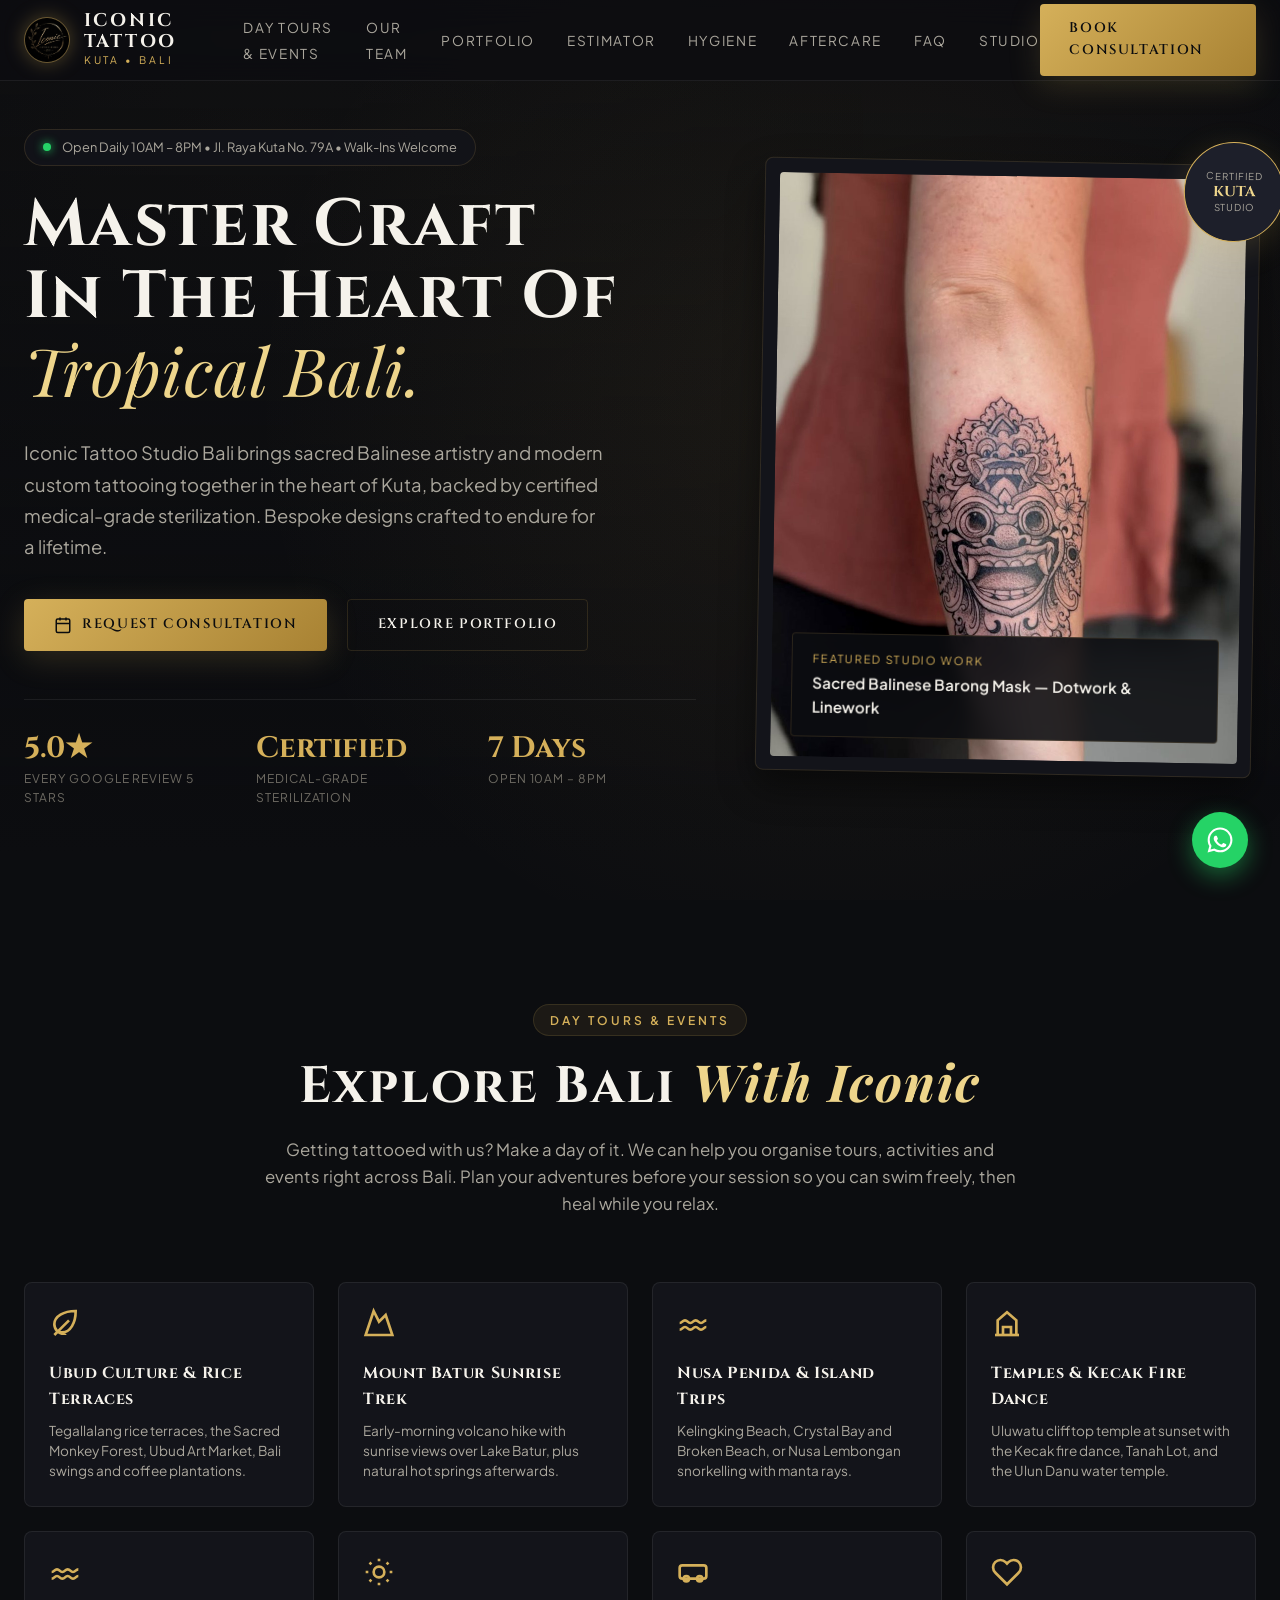
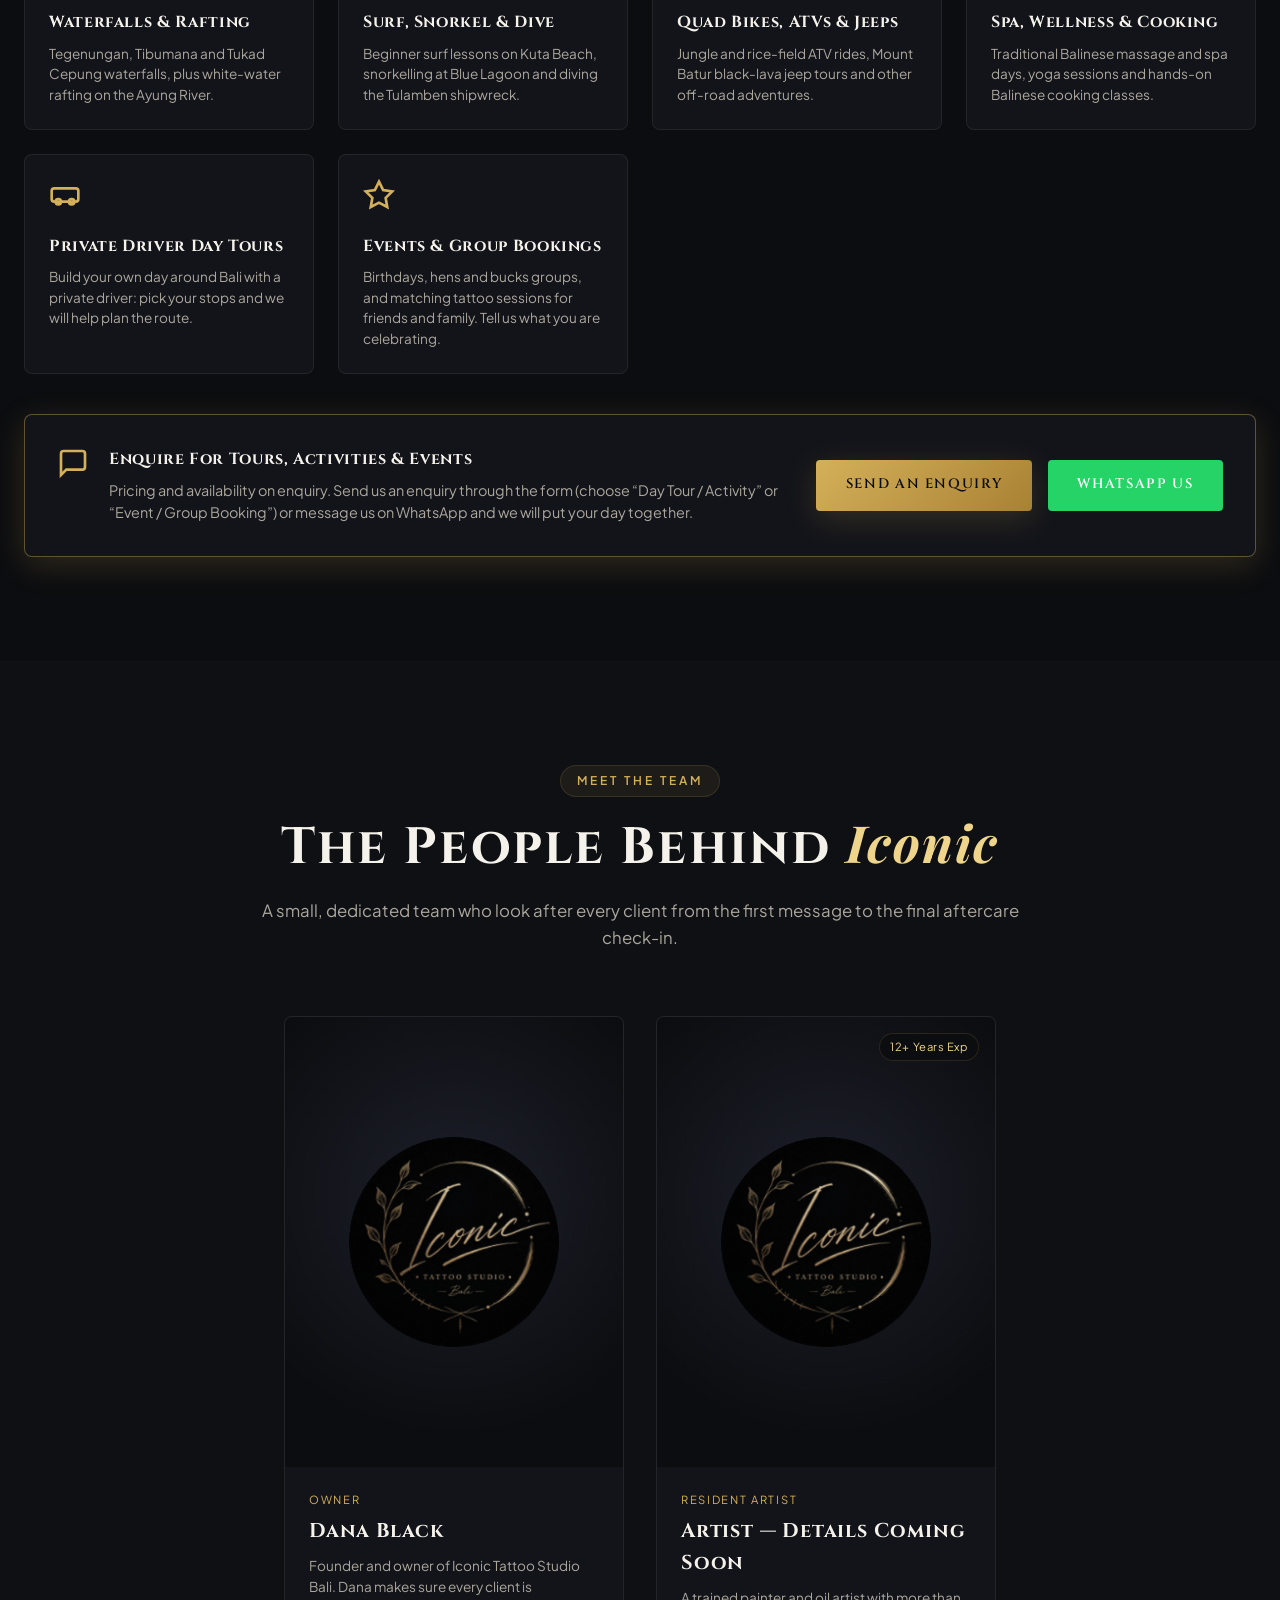
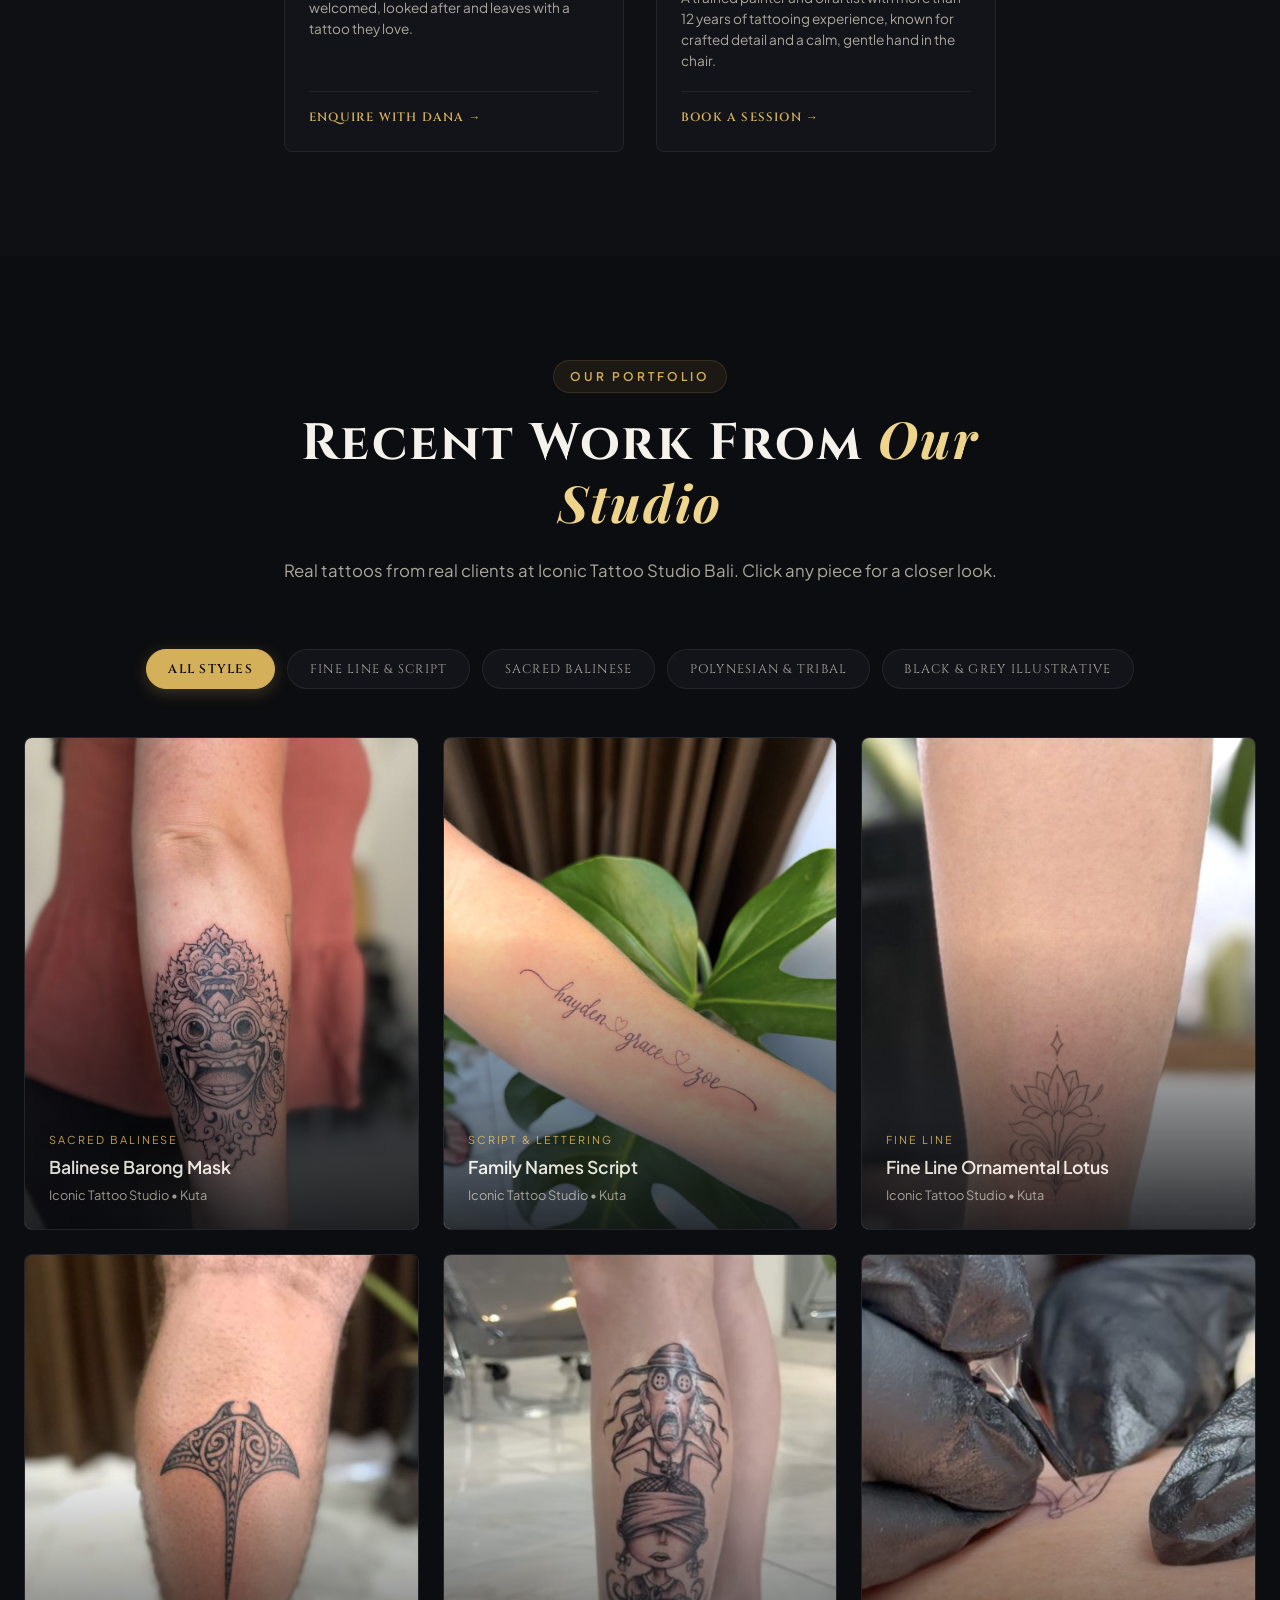
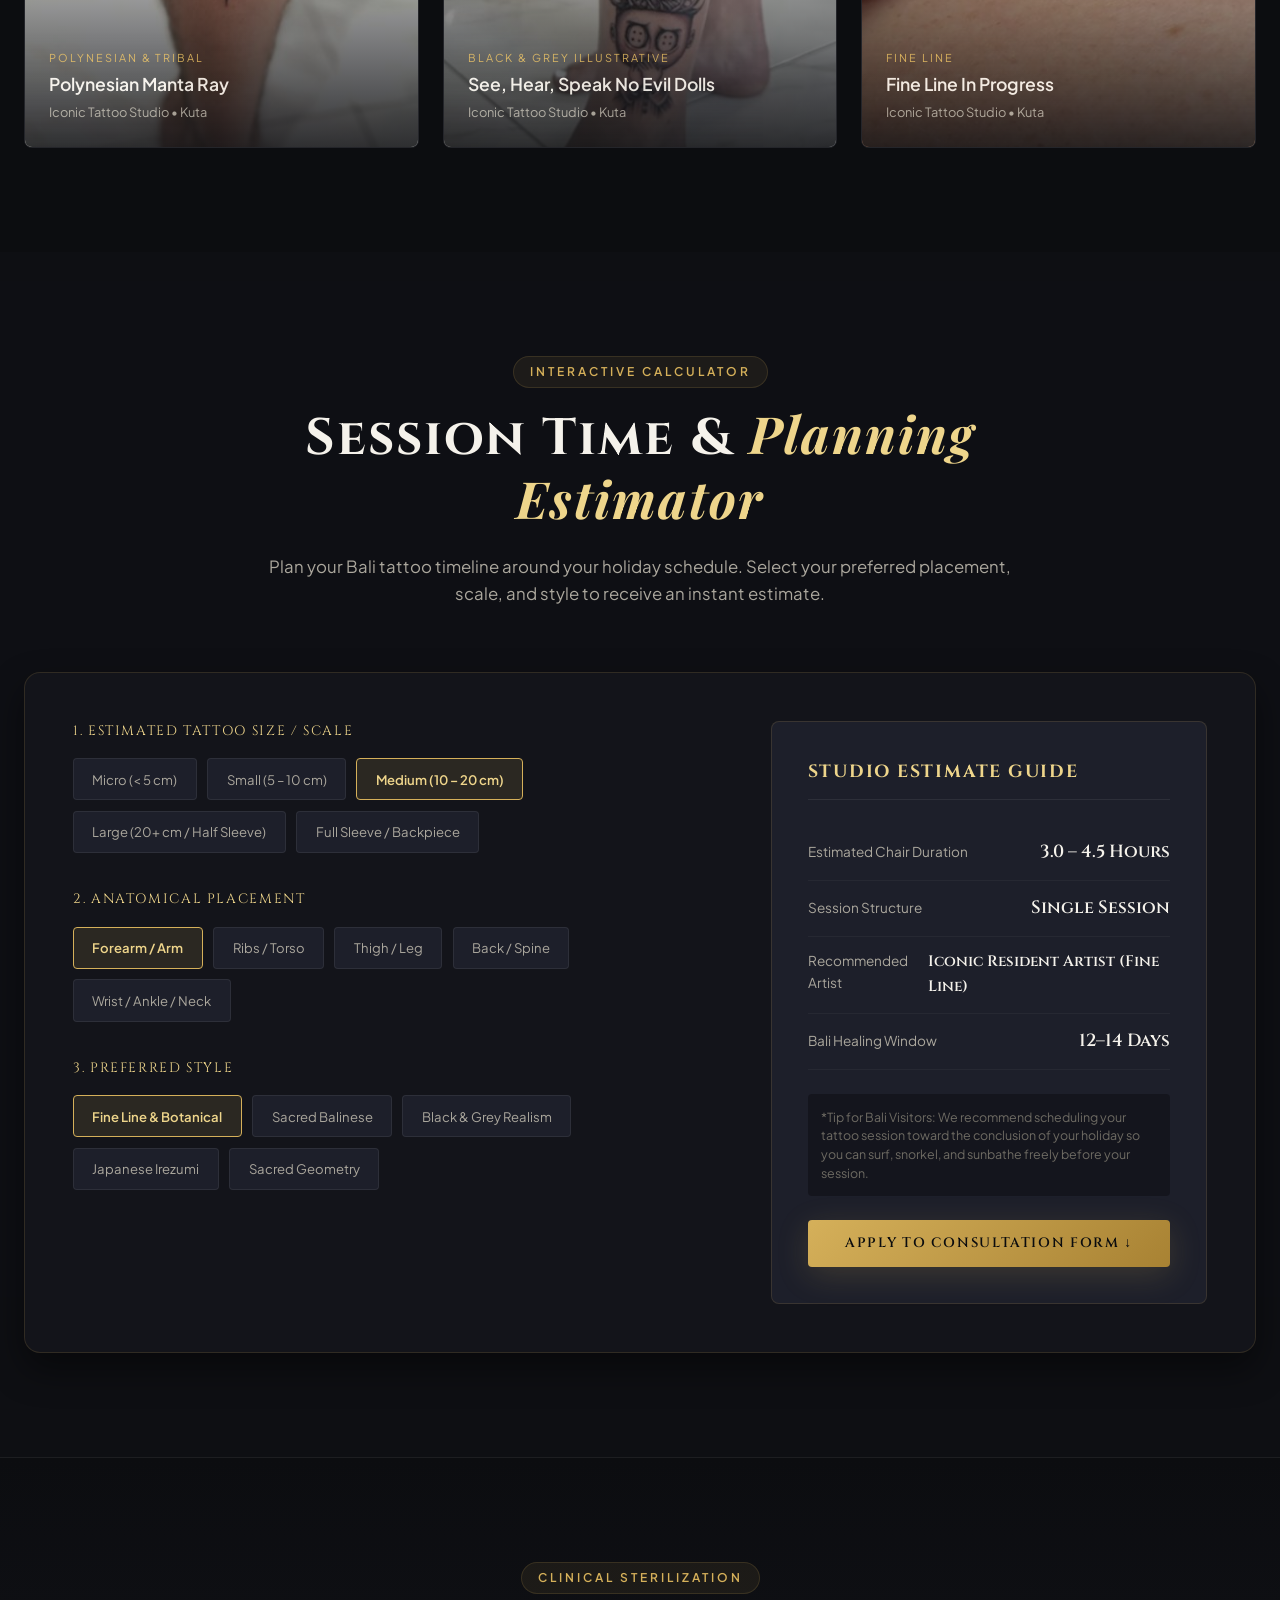
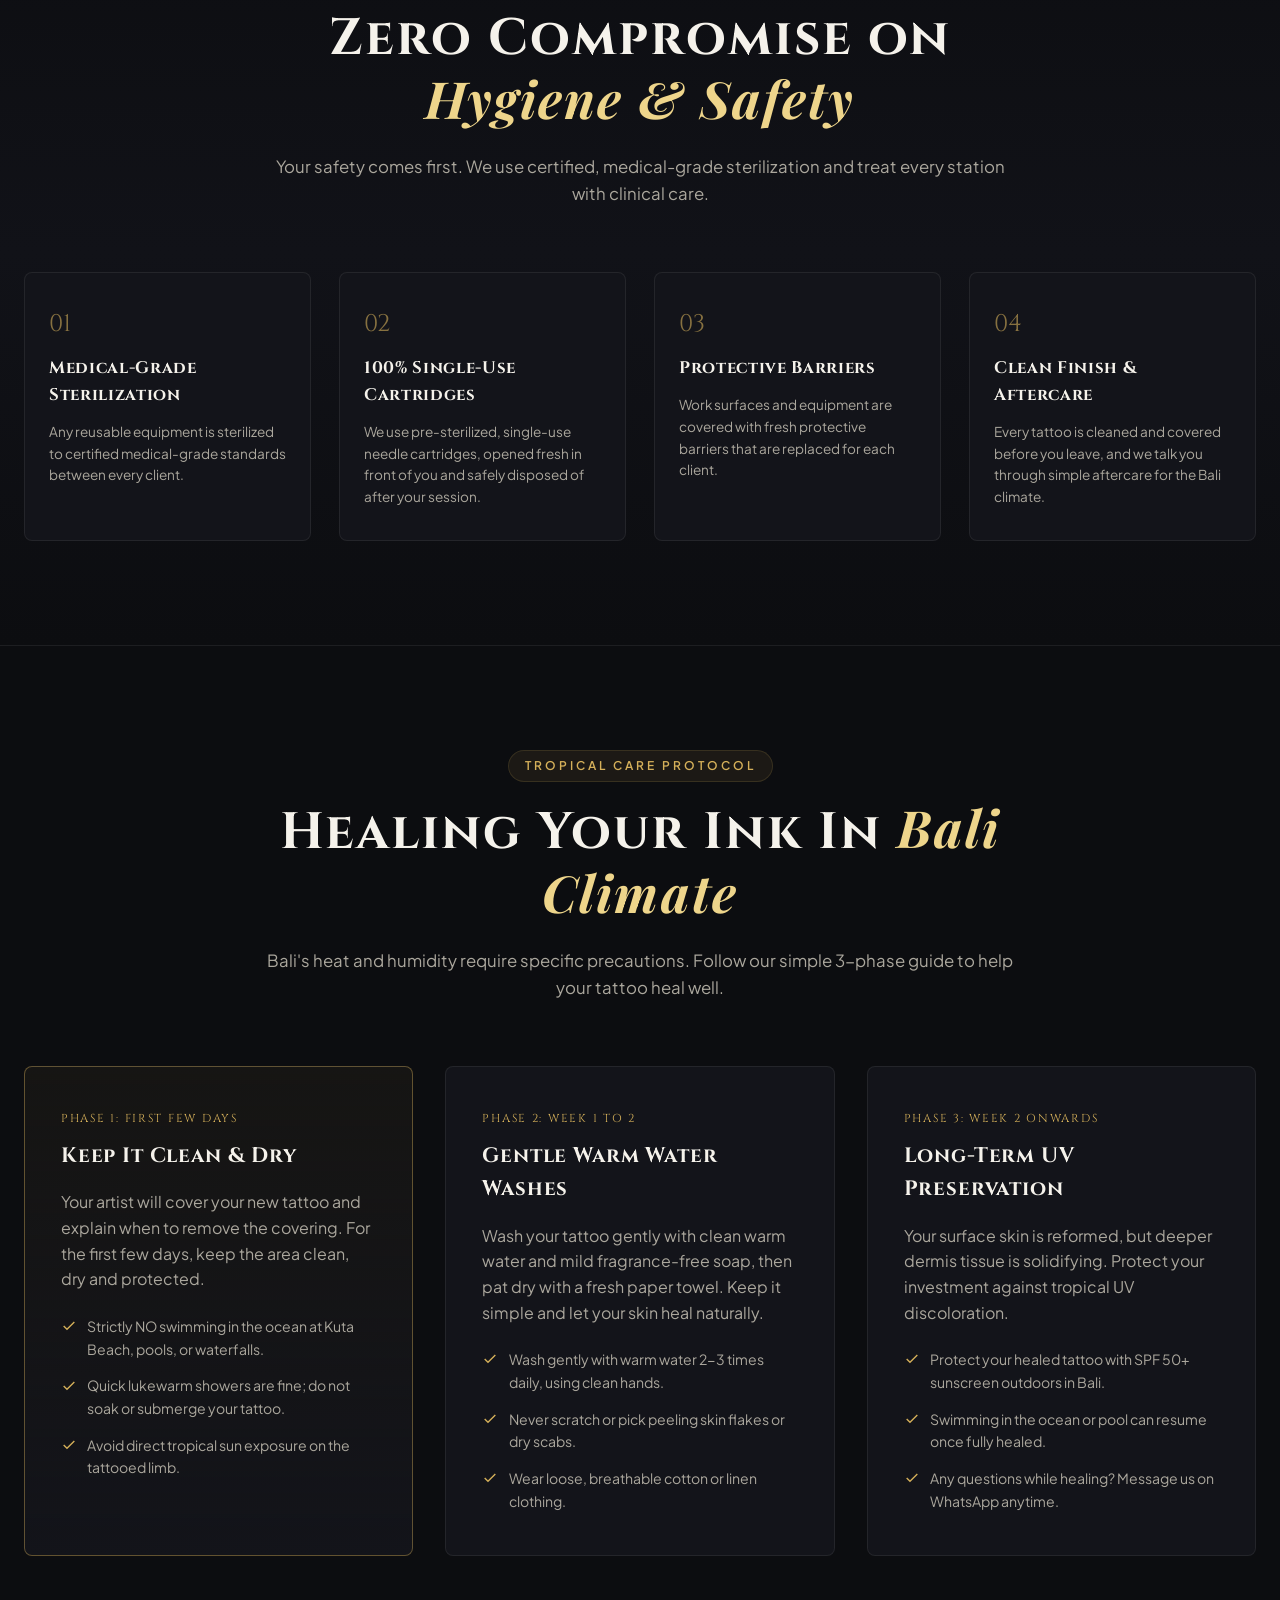
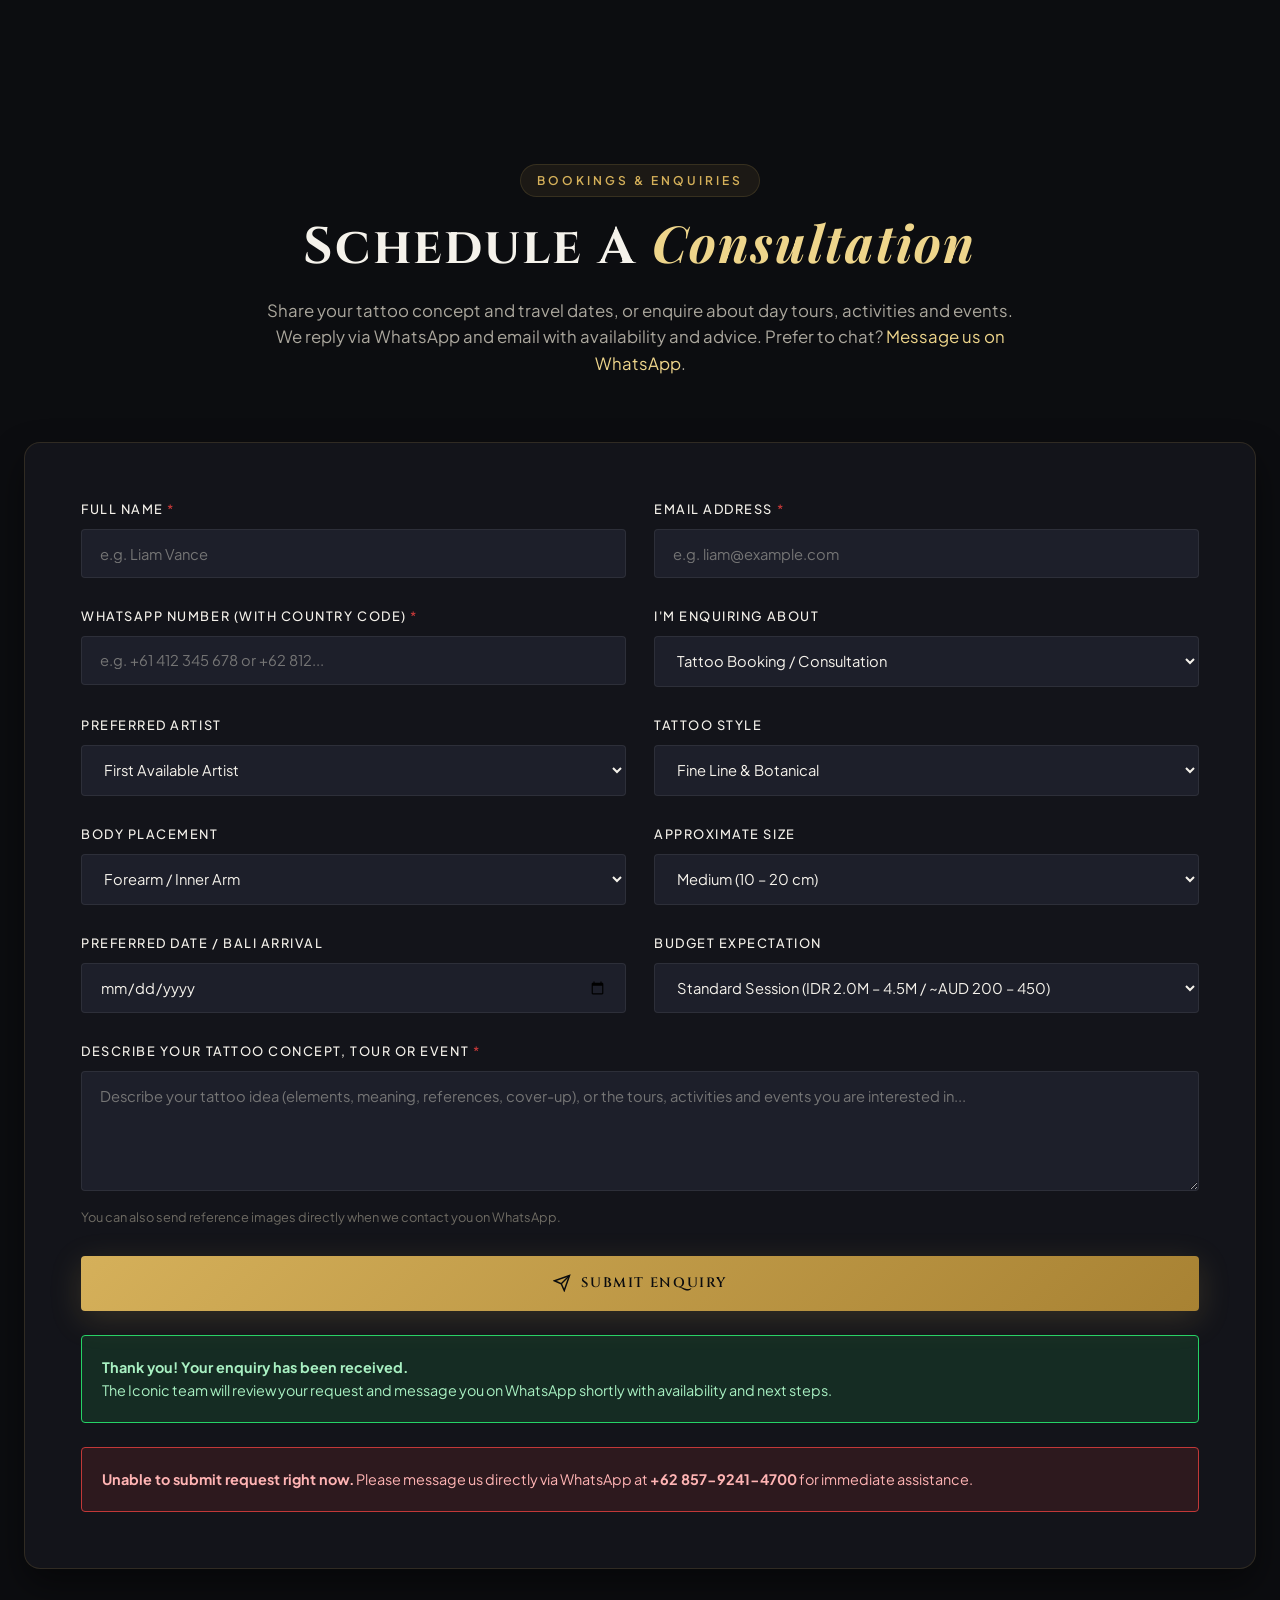
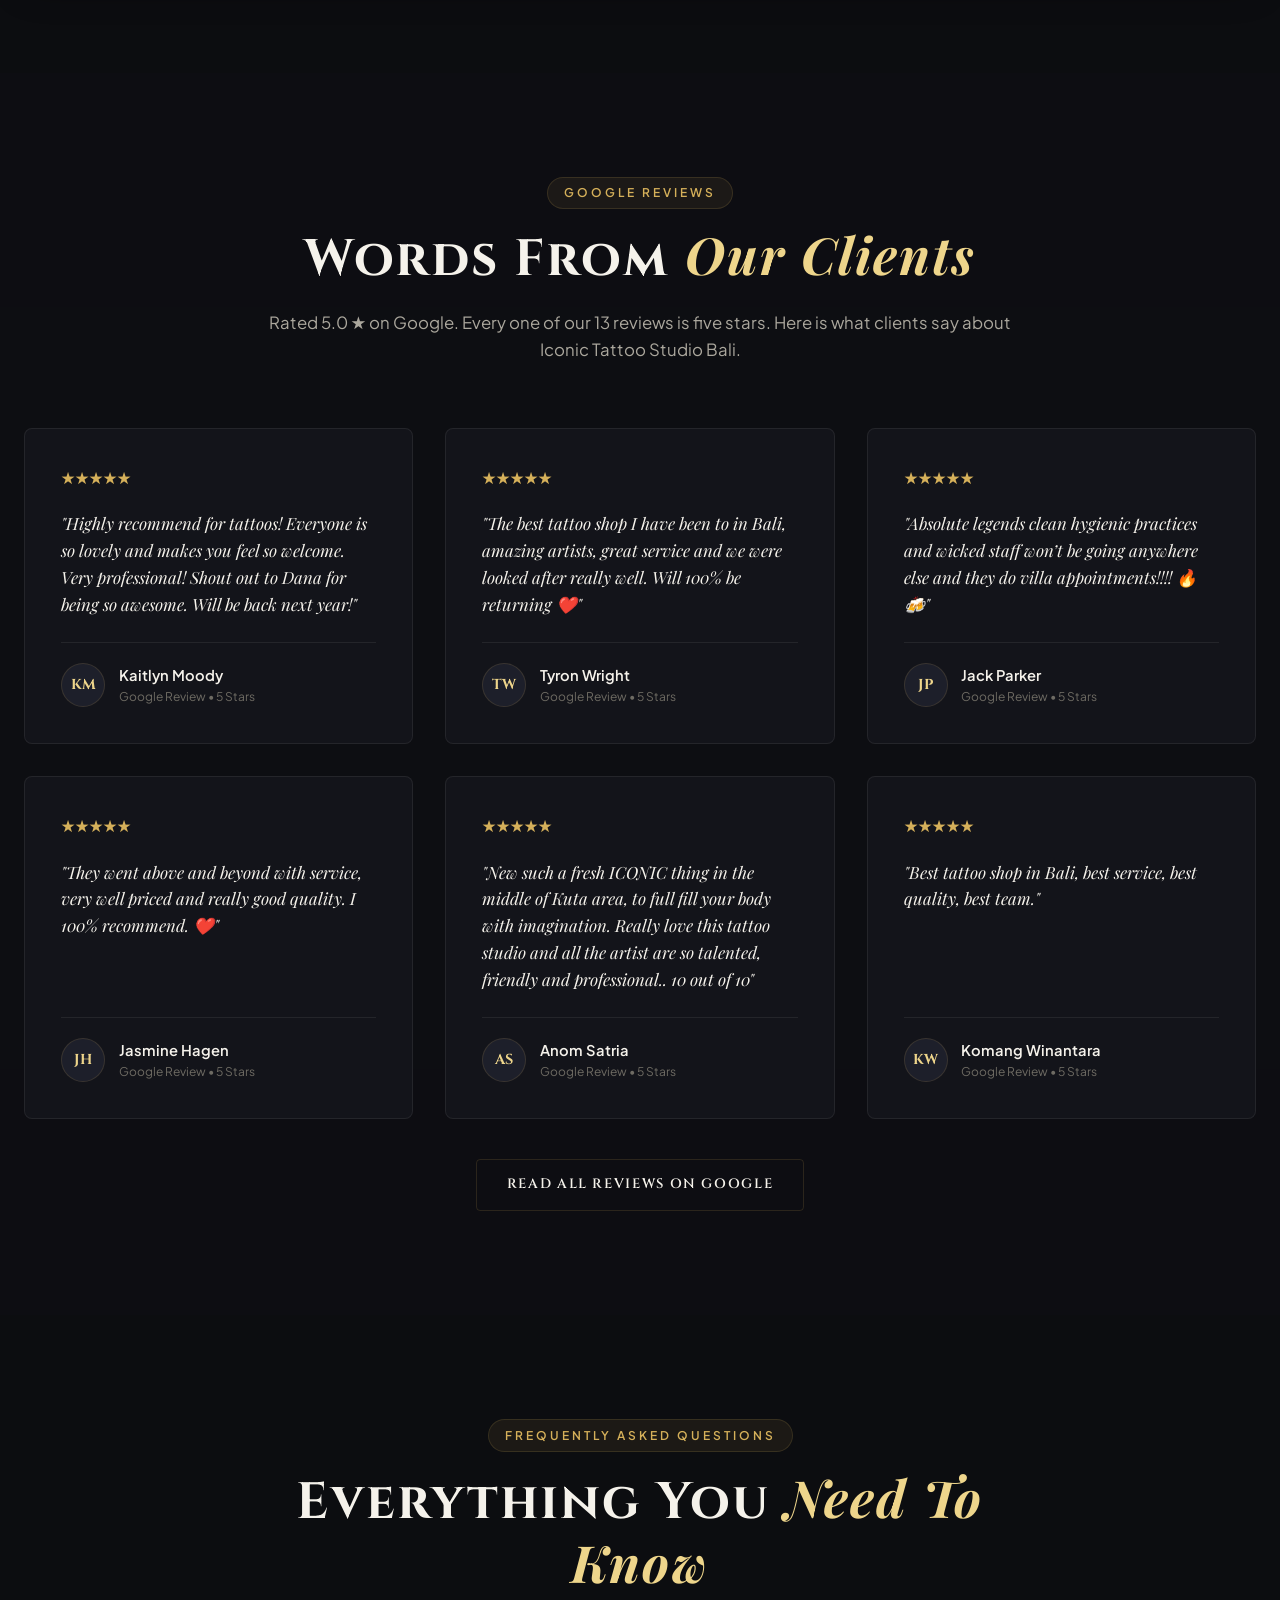
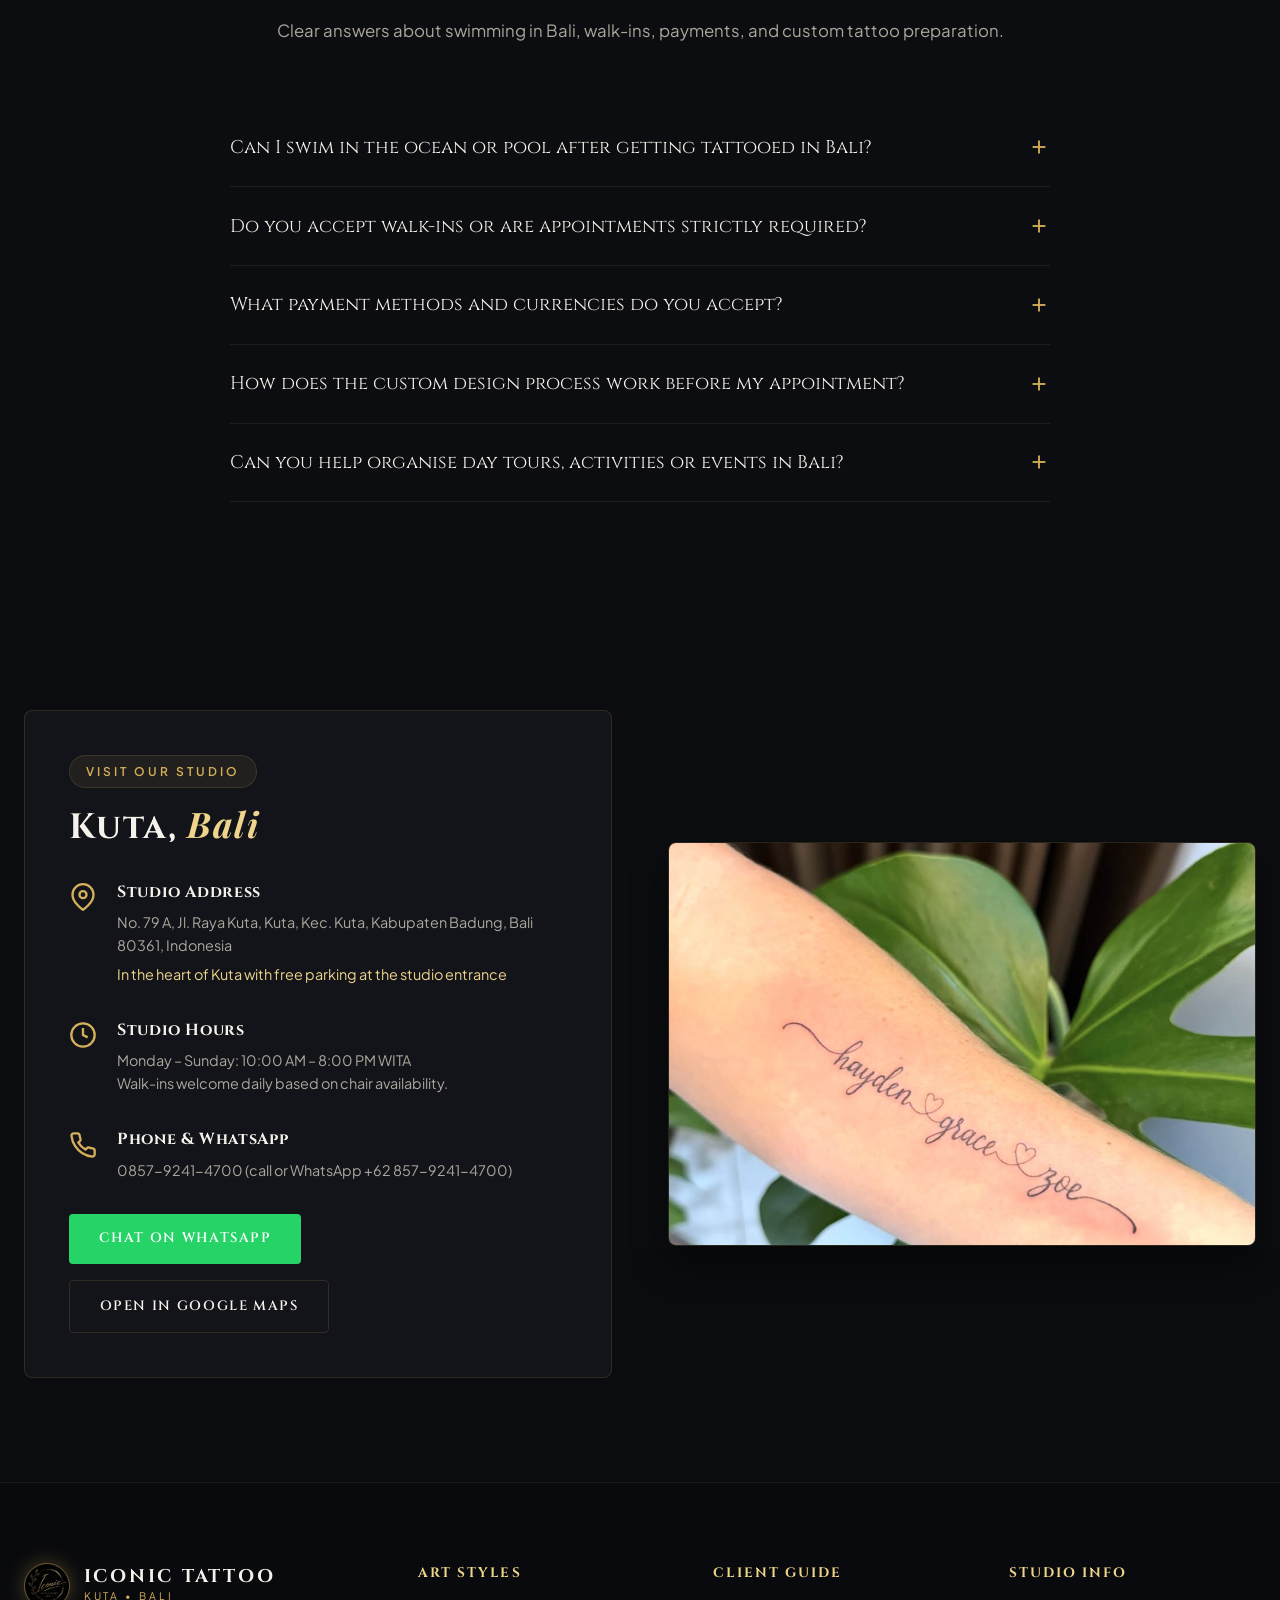
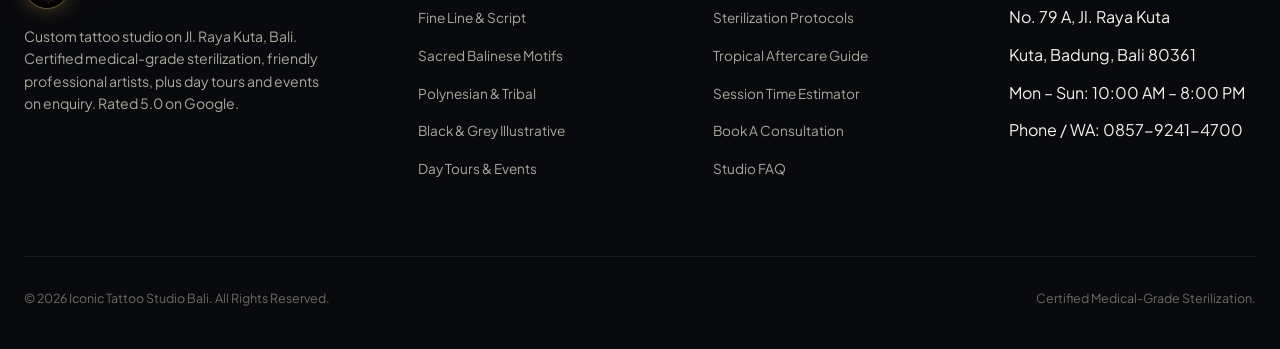
==== commit 78032371: "Simplify aftercare and soften hygiene claims" ====
--- a/index.html
+++ b/index.html
@@ -6,10 +6,10 @@
   <title>ICONIC TATTOO STUDIO BALI | Custom Tattoos, Day Tours &amp; Events in Kuta</title>
   
   <!-- Meta & SEO -->
-  <meta name="description" content="Iconic Tattoo Studio Bali in Kuta offers custom tattoos, sacred Balinese motifs, fine line, script and black &amp; grey work with hospital-grade Australian sterilization standards. Rated 5.0 on Google. Day tours &amp; events available on enquiry.">
+  <meta name="description" content="Iconic Tattoo Studio Bali in Kuta offers custom tattoos, sacred Balinese motifs, fine line, script and black &amp; grey work with certified medical-grade sterilization. Rated 5.0 on Google. Day tours &amp; events available on enquiry.">
   <meta name="keywords" content="Bali tattoo studio, Kuta tattoo, best tattoo Bali, fine line tattoo Bali, Balinese tattoo, custom tattoo Kuta, hygienic tattoo Bali, Bali day tours">
   <meta property="og:title" content="ICONIC TATTOO STUDIO BALI — Custom Tattoos in Kuta">
-  <meta property="og:description" content="Hospital-grade sterilization meets custom ink on Jl. Raya Kuta, Bali. 5.0 stars on Google. Day tours &amp; events available on enquiry.">
+  <meta property="og:description" content="Certified medical-grade sterilization meets custom ink on Jl. Raya Kuta, Bali. 5.0 stars on Google. Day tours &amp; events available on enquiry.">
   <meta property="og:type" content="website">
   <meta property="og:image" content="assets/portfolio/barong-mask.jpg">
   <link rel="icon" type="image/png" href="assets/iconic-logo.png">
@@ -83,7 +83,7 @@
           </h1>
 
           <p class="hero-lead">
-            Iconic Tattoo Studio Bali brings sacred Balinese artistry and modern custom tattooing together in the heart of Kuta, backed by uncompromising Australian hospital-grade sterilization. Bespoke designs crafted to endure for a lifetime.
+            Iconic Tattoo Studio Bali brings sacred Balinese artistry and modern custom tattooing together in the heart of Kuta, backed by certified medical-grade sterilization. Bespoke designs crafted to endure for a lifetime.
           </p>
 
           <div class="hero-cta-group">
@@ -107,8 +107,8 @@
               <div class="cred-label">Every Google Review 5 Stars</div>
             </div>
             <div class="cred-item">
-              <div class="cred-num">Class-B</div>
-              <div class="cred-label">Medical Autoclave Sterilized</div>
+              <div class="cred-num">Certified</div>
+              <div class="cred-label">Medical-Grade Sterilization</div>
             </div>
             <div class="cred-item">
               <div class="cred-num">7 Days</div>
@@ -458,7 +458,7 @@
 
               <div class="summary-stat-row">
                 <span class="summary-stat-label">Bali Healing Window</span>
-                <span class="summary-stat-value" id="est-healing">12–14 Days (Dermalize)</span>
+                <span class="summary-stat-value" id="est-healing">12–14 Days</span>
               </div>
 
               <p class="summary-notice">
@@ -482,32 +482,32 @@
         <div class="section-header">
           <div class="section-tag">Clinical Sterilization</div>
           <h2 class="section-title">Zero Compromise on <span>Hygiene &amp; Safety</span></h2>
-          <p class="section-desc">Our studio operates under strict Australian health standards. We treat our procedural areas with clinical seriousness to guarantee complete safety.</p>
+          <p class="section-desc">Your safety comes first. We use certified, medical-grade sterilization and treat every station with clinical care.</p>
         </div>
 
         <div class="protocols-grid">
           <div class="protocol-card">
             <div class="protocol-number">01</div>
-            <h4>Class-B Medical Autoclave</h4>
-            <p>Non-disposable steel instruments undergo high-vacuum pressurized steam sterilization monitored with computerized chemical spore testing badges.</p>
+            <h4>Medical-Grade Sterilization</h4>
+            <p>Any reusable equipment is sterilized to certified medical-grade standards between every client.</p>
           </div>
 
           <div class="protocol-card">
             <div class="protocol-number">02</div>
             <h4>100% Single-Use Cartridges</h4>
-            <p>We exclusively utilize pre-sterilized Cheyenne and Bishop safety membrane needle cartridges, unsealed directly in front of your eyes.</p>
+            <p>We use pre-sterilized, single-use needle cartridges, opened fresh in front of you and safely disposed of after your session.</p>
           </div>
 
           <div class="protocol-card">
             <div class="protocol-number">03</div>
-            <h4>Hospital Barrier Film</h4>
-            <p>Every cable, spray bottle, armrest, and digital machine is wrapped in medical barrier film and disposed of immediately after each client.</p>
+            <h4>Protective Barriers</h4>
+            <p>Work surfaces and equipment are covered with fresh protective barriers that are replaced for each client.</p>
           </div>
 
           <div class="protocol-card">
             <div class="protocol-number">04</div>
-            <h4>Medical Second-Skin Seal</h4>
-            <p>Every tattoo is sealed with medical-grade Dermalize Pro breathable waterproof film, guarding against tropical bacteria, sweat, and dust.</p>
+            <h4>Clean Finish &amp; Aftercare</h4>
+            <p>Every tattoo is cleaned and covered before you leave, and we talk you through simple aftercare for the Bali climate.</p>
           </div>
         </div>
       </div>
@@ -519,15 +519,15 @@
         <div class="section-header">
           <div class="section-tag">Tropical Care Protocol</div>
           <h2 class="section-title">Healing Your Ink In <span>Bali Climate</span></h2>
-          <p class="section-desc">Bali's heat and humidity require specific precautions. Follow our clinical 3-phase timeline for vivid, lifelong ink saturation.</p>
+          <p class="section-desc">Bali's heat and humidity require specific precautions. Follow our simple 3-phase guide to help your tattoo heal well.</p>
         </div>
 
         <div class="aftercare-timeline">
           <!-- Phase 1 -->
           <div class="timeline-step urgent-care">
-            <span class="timeline-phase">Phase 1: Days 1 to 4</span>
-            <h3>The Second-Skin Barrier</h3>
-            <p>Keep your medical Dermalize Pro bandage on for 3 to 4 days. It creates an optimal moist healing environment using your body's natural fluids.</p>
+            <span class="timeline-phase">Phase 1: First Few Days</span>
+            <h3>Keep It Clean &amp; Dry</h3>
+            <p>Your artist will cover your new tattoo and explain when to remove the covering. For the first few days, keep the area clean, dry and protected.</p>
             <ul class="timeline-rules">
               <li>
                 <svg viewBox="0 0 24 24" fill="none" stroke="currentColor" stroke-width="2"><polyline points="20 6 9 17 4 12"></polyline></svg>
@@ -535,7 +535,7 @@
               </li>
               <li>
                 <svg viewBox="0 0 24 24" fill="none" stroke="currentColor" stroke-width="2"><polyline points="20 6 9 17 4 12"></polyline></svg>
-                Quick lukewarm showers are safe; do not submerge bandage.
+                Quick lukewarm showers are fine; do not soak or submerge your tattoo.
               </li>
               <li>
                 <svg viewBox="0 0 24 24" fill="none" stroke="currentColor" stroke-width="2"><polyline points="20 6 9 17 4 12"></polyline></svg>
@@ -546,13 +546,13 @@
 
           <!-- Phase 2 -->
           <div class="timeline-step">
-            <span class="timeline-phase">Phase 2: Days 5 to 10</span>
-            <h3>Gentle Cleansing &amp; Hydration</h3>
-            <p>Gently peel off the film under running water. Clean with fragrance-free antibacterial soap, pat dry with fresh paper towel, and apply a micro-layer of aftercare balm.</p>
+            <span class="timeline-phase">Phase 2: Week 1 to 2</span>
+            <h3>Gentle Warm Water Washes</h3>
+            <p>Wash your tattoo gently with clean warm water and mild fragrance-free soap, then pat dry with a fresh paper towel. Keep it simple and let your skin heal naturally.</p>
             <ul class="timeline-rules">
               <li>
                 <svg viewBox="0 0 24 24" fill="none" stroke="currentColor" stroke-width="2"><polyline points="20 6 9 17 4 12"></polyline></svg>
-                Moisturize 2-3 times daily with sheer organic tattoo butter.
+                Wash gently with warm water 2-3 times daily, using clean hands.
               </li>
               <li>
                 <svg viewBox="0 0 24 24" fill="none" stroke="currentColor" stroke-width="2"><polyline points="20 6 9 17 4 12"></polyline></svg>
@@ -567,21 +567,21 @@
 
           <!-- Phase 3 -->
           <div class="timeline-step">
-            <span class="timeline-phase">Phase 3: Days 11 to 28+</span>
+            <span class="timeline-phase">Phase 3: Week 2 Onwards</span>
             <h3>Long-Term UV Preservation</h3>
             <p>Your surface skin is reformed, but deeper dermis tissue is solidifying. Protect your investment against tropical UV discoloration.</p>
             <ul class="timeline-rules">
               <li>
                 <svg viewBox="0 0 24 24" fill="none" stroke="currentColor" stroke-width="2"><polyline points="20 6 9 17 4 12"></polyline></svg>
-                Apply Mineral Zinc SPF 50+ whenever outdoors in Bali.
+                Protect your healed tattoo with SPF 50+ sunscreen outdoors in Bali.
               </li>
               <li>
                 <svg viewBox="0 0 24 24" fill="none" stroke="currentColor" stroke-width="2"><polyline points="20 6 9 17 4 12"></polyline></svg>
-                Swimming in ocean / pool can now resume safely.
+                Swimming in the ocean or pool can resume once fully healed.
               </li>
               <li>
                 <svg viewBox="0 0 24 24" fill="none" stroke="currentColor" stroke-width="2"><polyline points="20 6 9 17 4 12"></polyline></svg>
-                Complimentary touch-ups within 3 months if needed.
+                Any questions while healing? Message us on WhatsApp anytime.
               </li>
             </ul>
           </div>
@@ -850,7 +850,7 @@
         <div class="section-header">
           <div class="section-tag">Frequently Asked Questions</div>
           <h2 class="section-title">Everything You <span>Need To Know</span></h2>
-          <p class="section-desc">Clear answers about deposits, swimming in Bali, pain management, and custom tattoo preparation.</p>
+          <p class="section-desc">Clear answers about swimming in Bali, walk-ins, payments, and custom tattoo preparation.</p>
         </div>
 
         <div class="faq-container">
@@ -894,7 +894,7 @@
               <svg class="faq-icon" viewBox="0 0 24 24" fill="none" stroke="currentColor" stroke-width="2"><line x1="12" y1="5" x2="12" y2="19"></line><line x1="5" y1="12" x2="19" y2="12"></line></svg>
             </button>
             <div class="faq-answer">
-              <p>Once you submit your consultation request and reserve your session with a deposit, your assigned artist drafts preliminary composition sketches. When you arrive at the studio for your appointment, you and the artist review the placement stencil together on skin, fine-tune proportions, and only start when you are 100% in love with the layout.</p>
+              <p>Once you send your enquiry and book your session, your artist prepares your design. When you arrive at the studio for your appointment, you and the artist review the placement stencil together on skin, fine-tune proportions, and only start when you are 100% in love with the layout.</p>
             </div>
           </div>
           <!-- FAQ 5 -->
@@ -982,7 +982,7 @@
             </div>
           </div>
           <p>
-            Custom tattoo studio on Jl. Raya Kuta, Bali. Australian hospital-grade sterilization, friendly professional artists, plus day tours and events on enquiry. Rated 5.0 on Google.
+            Custom tattoo studio on Jl. Raya Kuta, Bali. Certified medical-grade sterilization, friendly professional artists, plus day tours and events on enquiry. Rated 5.0 on Google.
           </p>
         </div>
 
@@ -1021,7 +1021,7 @@
 
       <div class="footer-bottom">
         <div>&copy; 2026 Iconic Tattoo Studio Bali. All Rights Reserved.</div>
-        <div>Sterilization Standard: Australian Class-B Medical Autoclave Protocol.</div>
+        <div>Certified Medical-Grade Sterilization.</div>
       </div>
     </div>
   </footer>
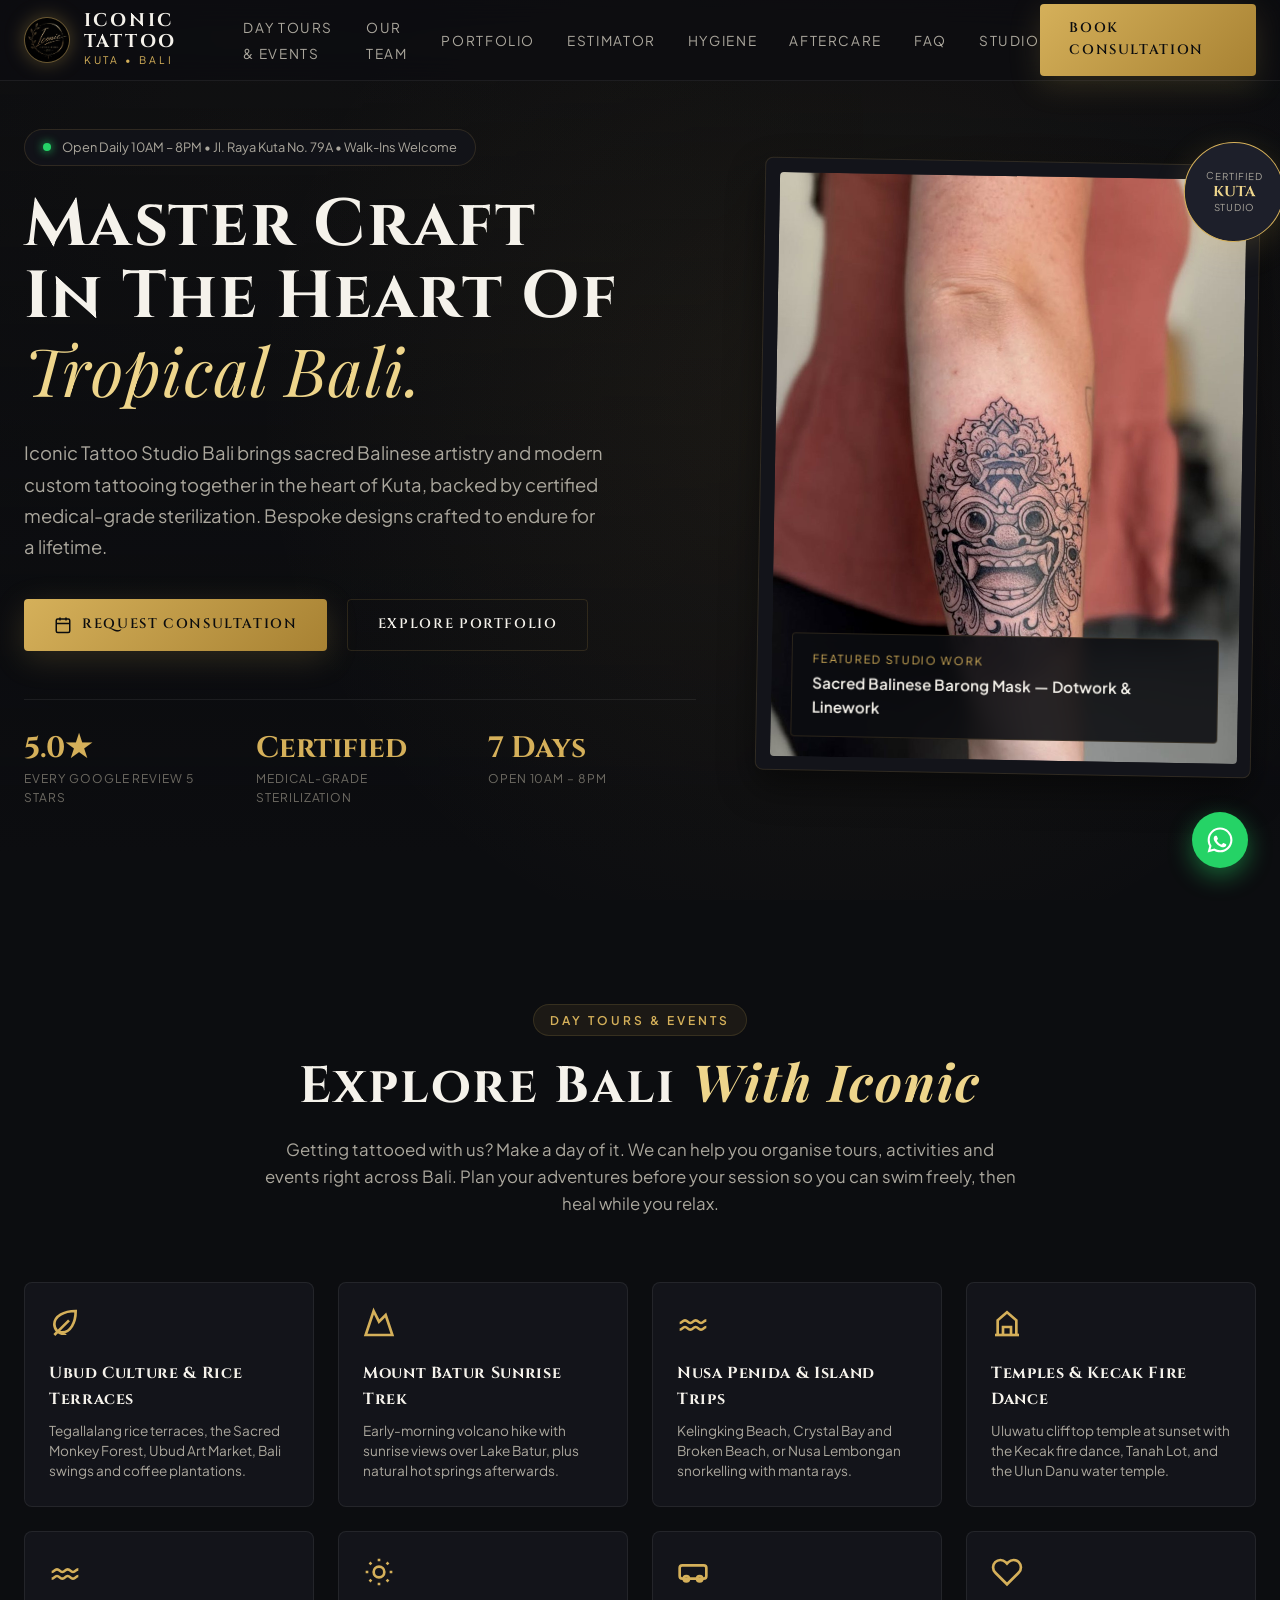
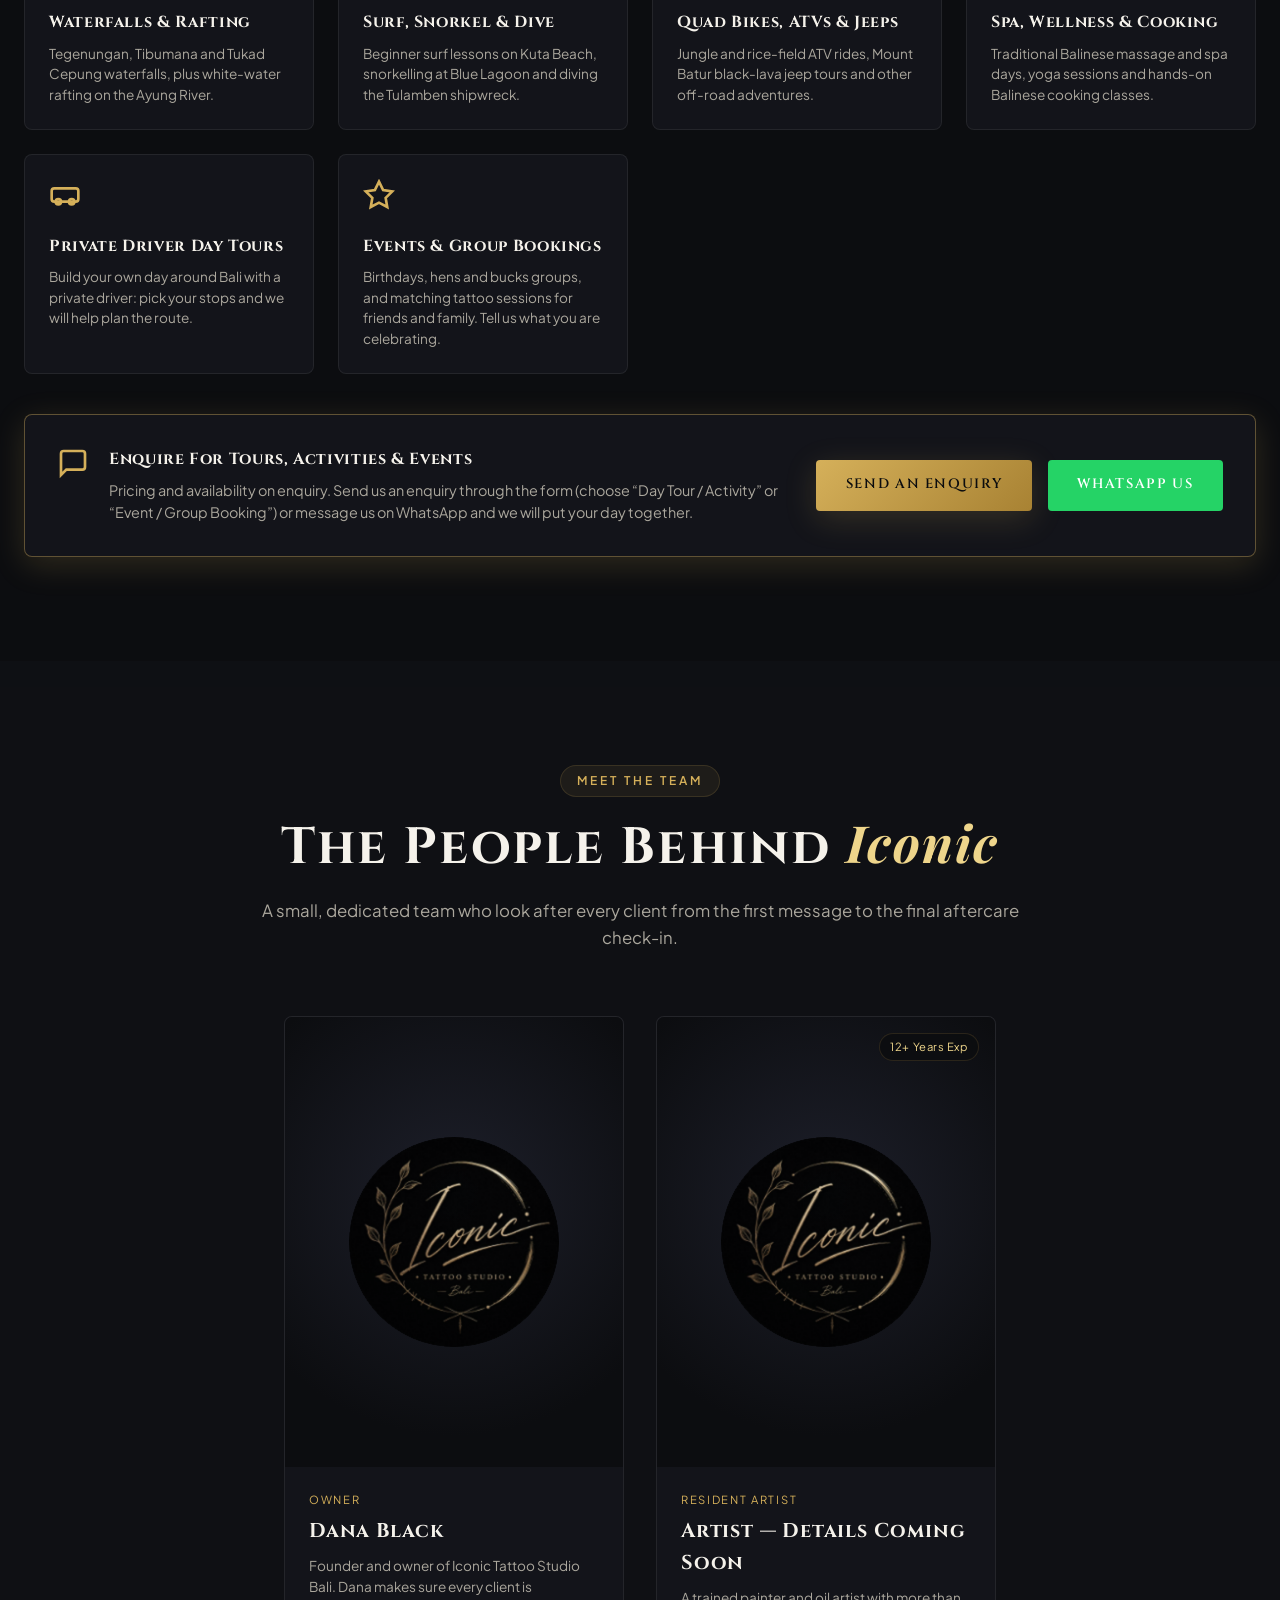
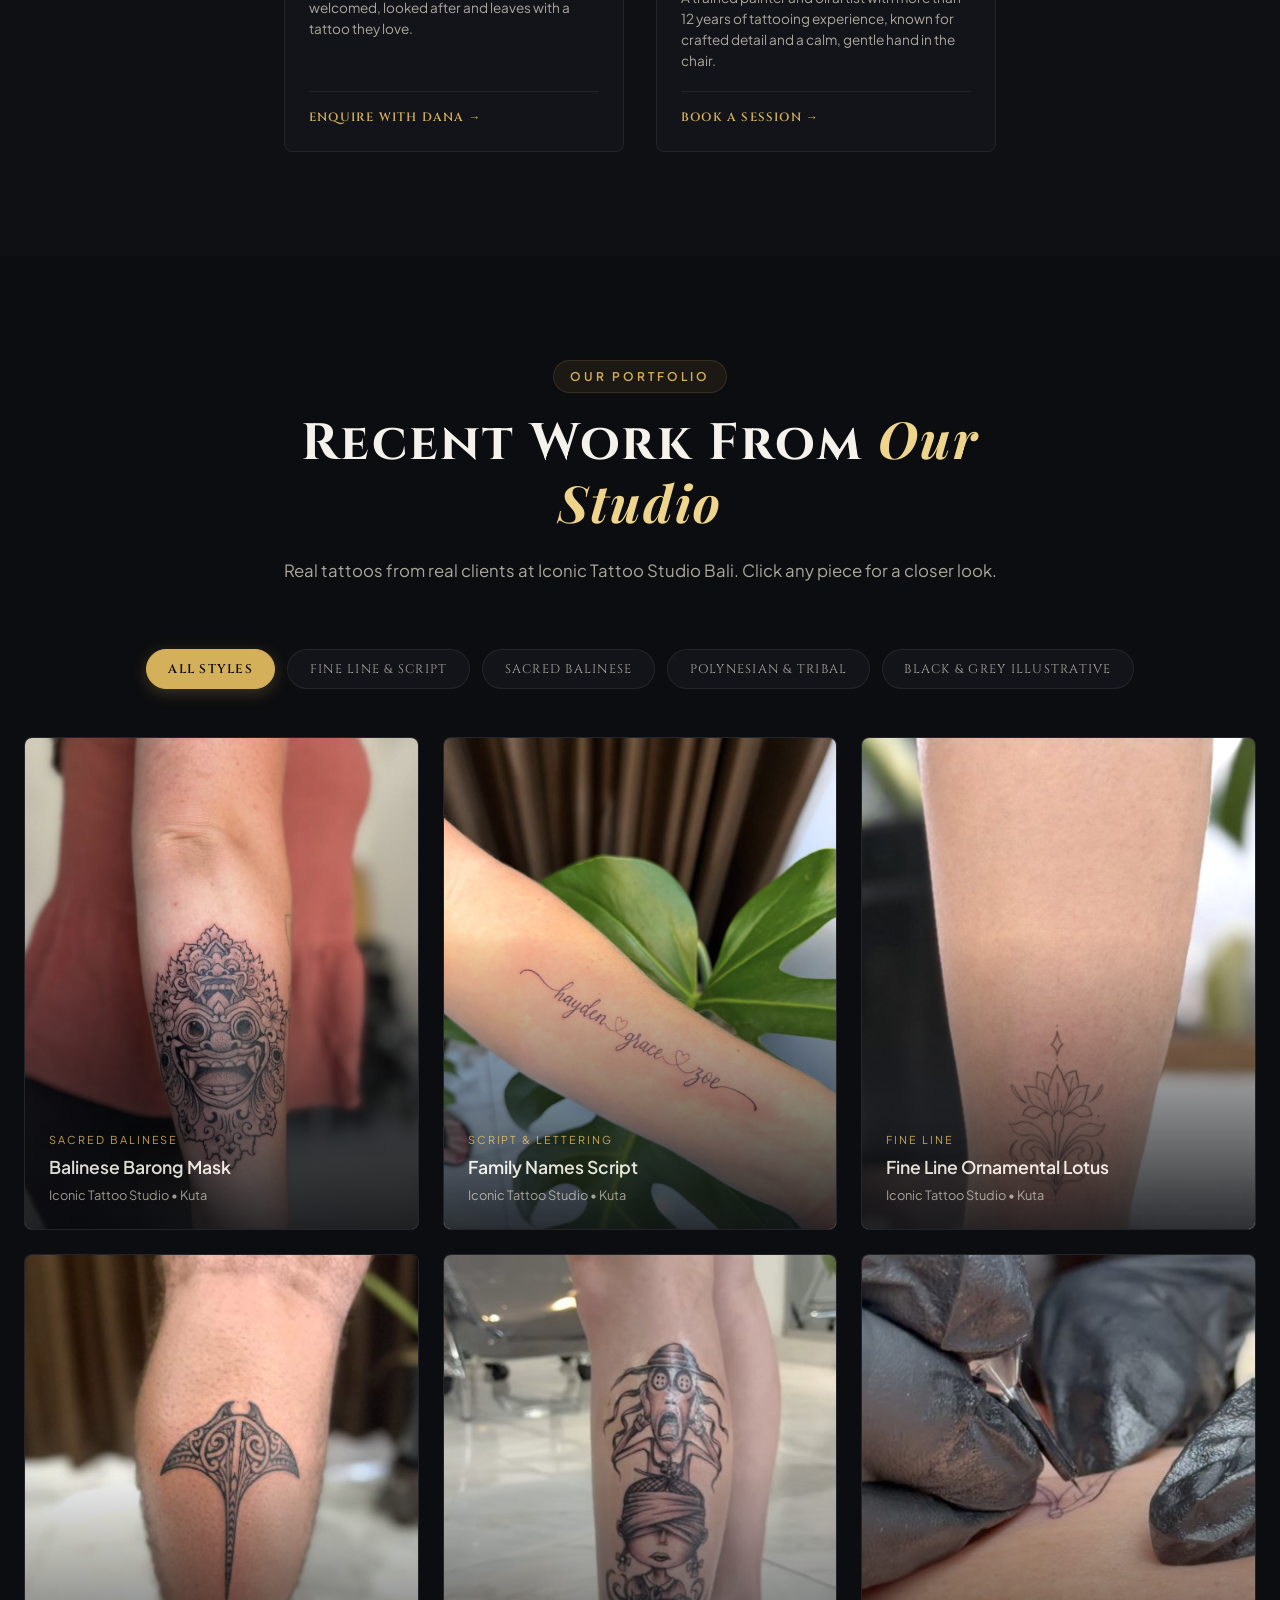
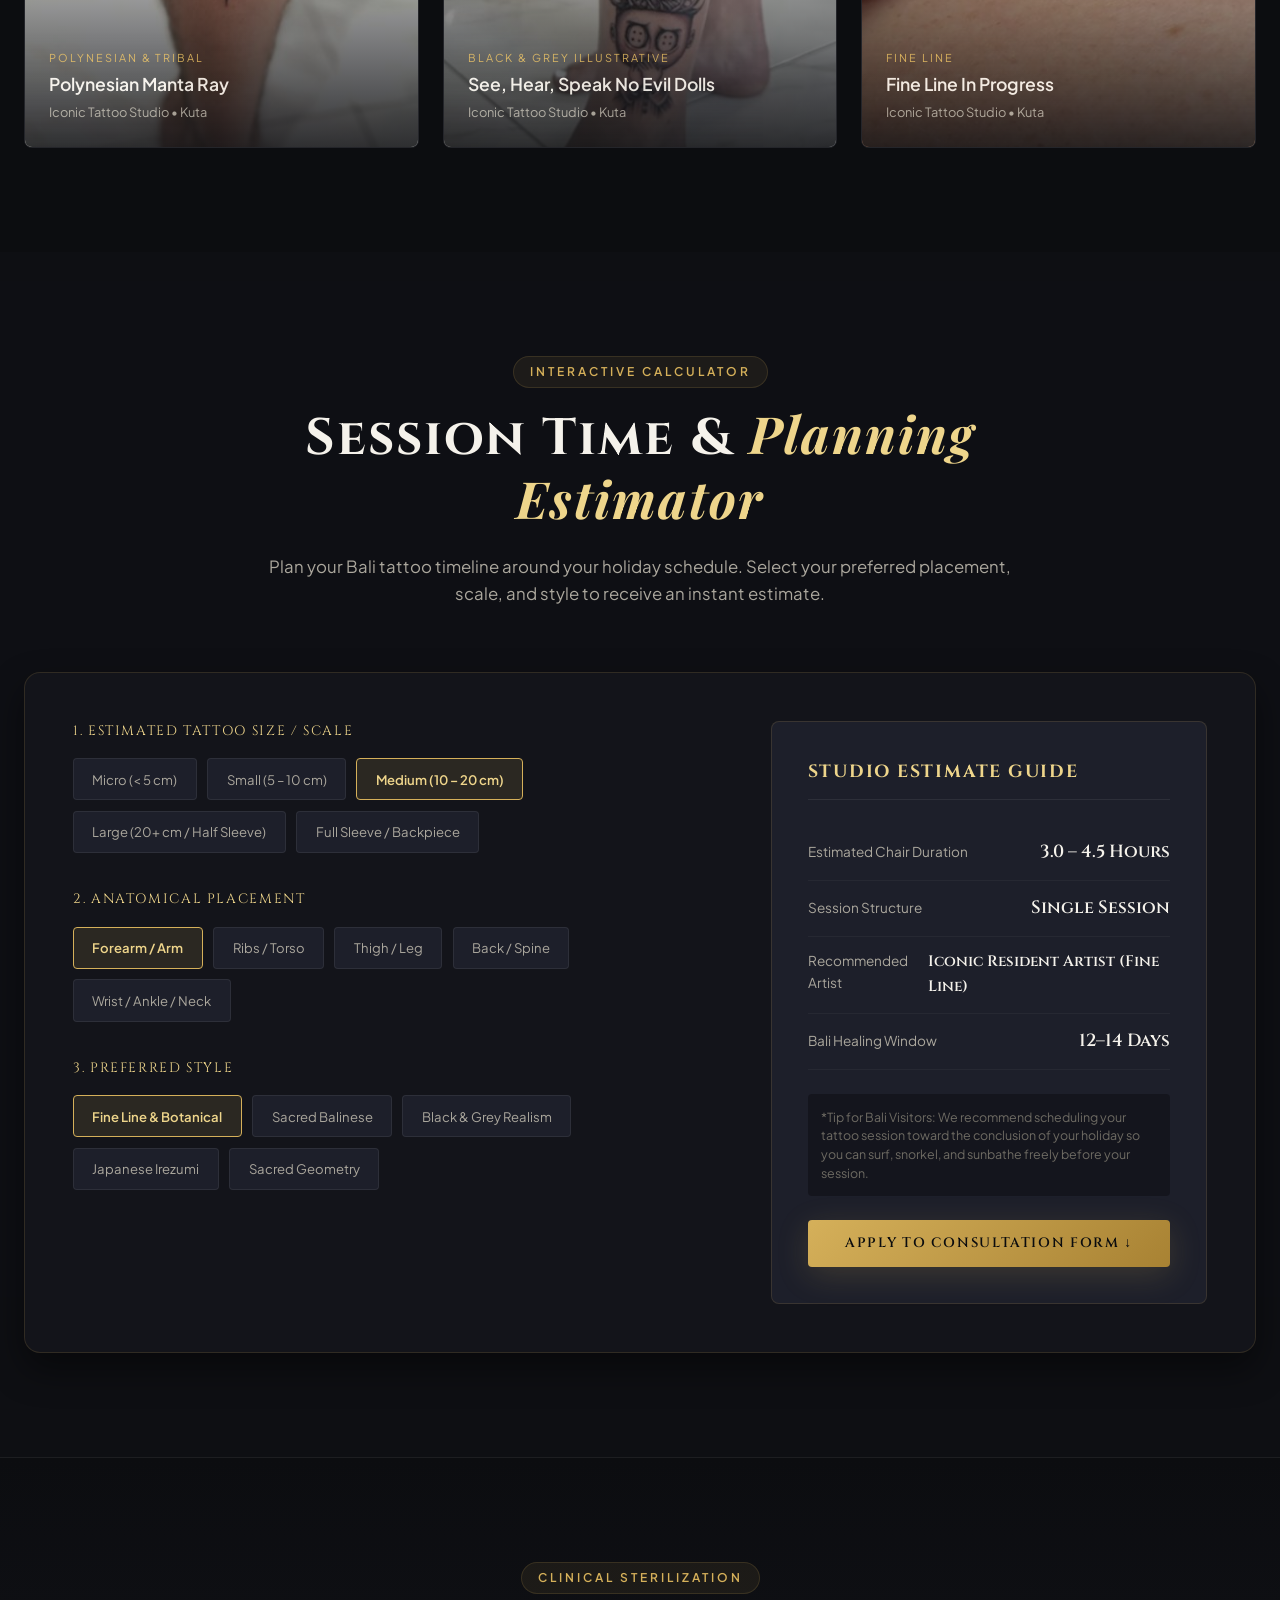
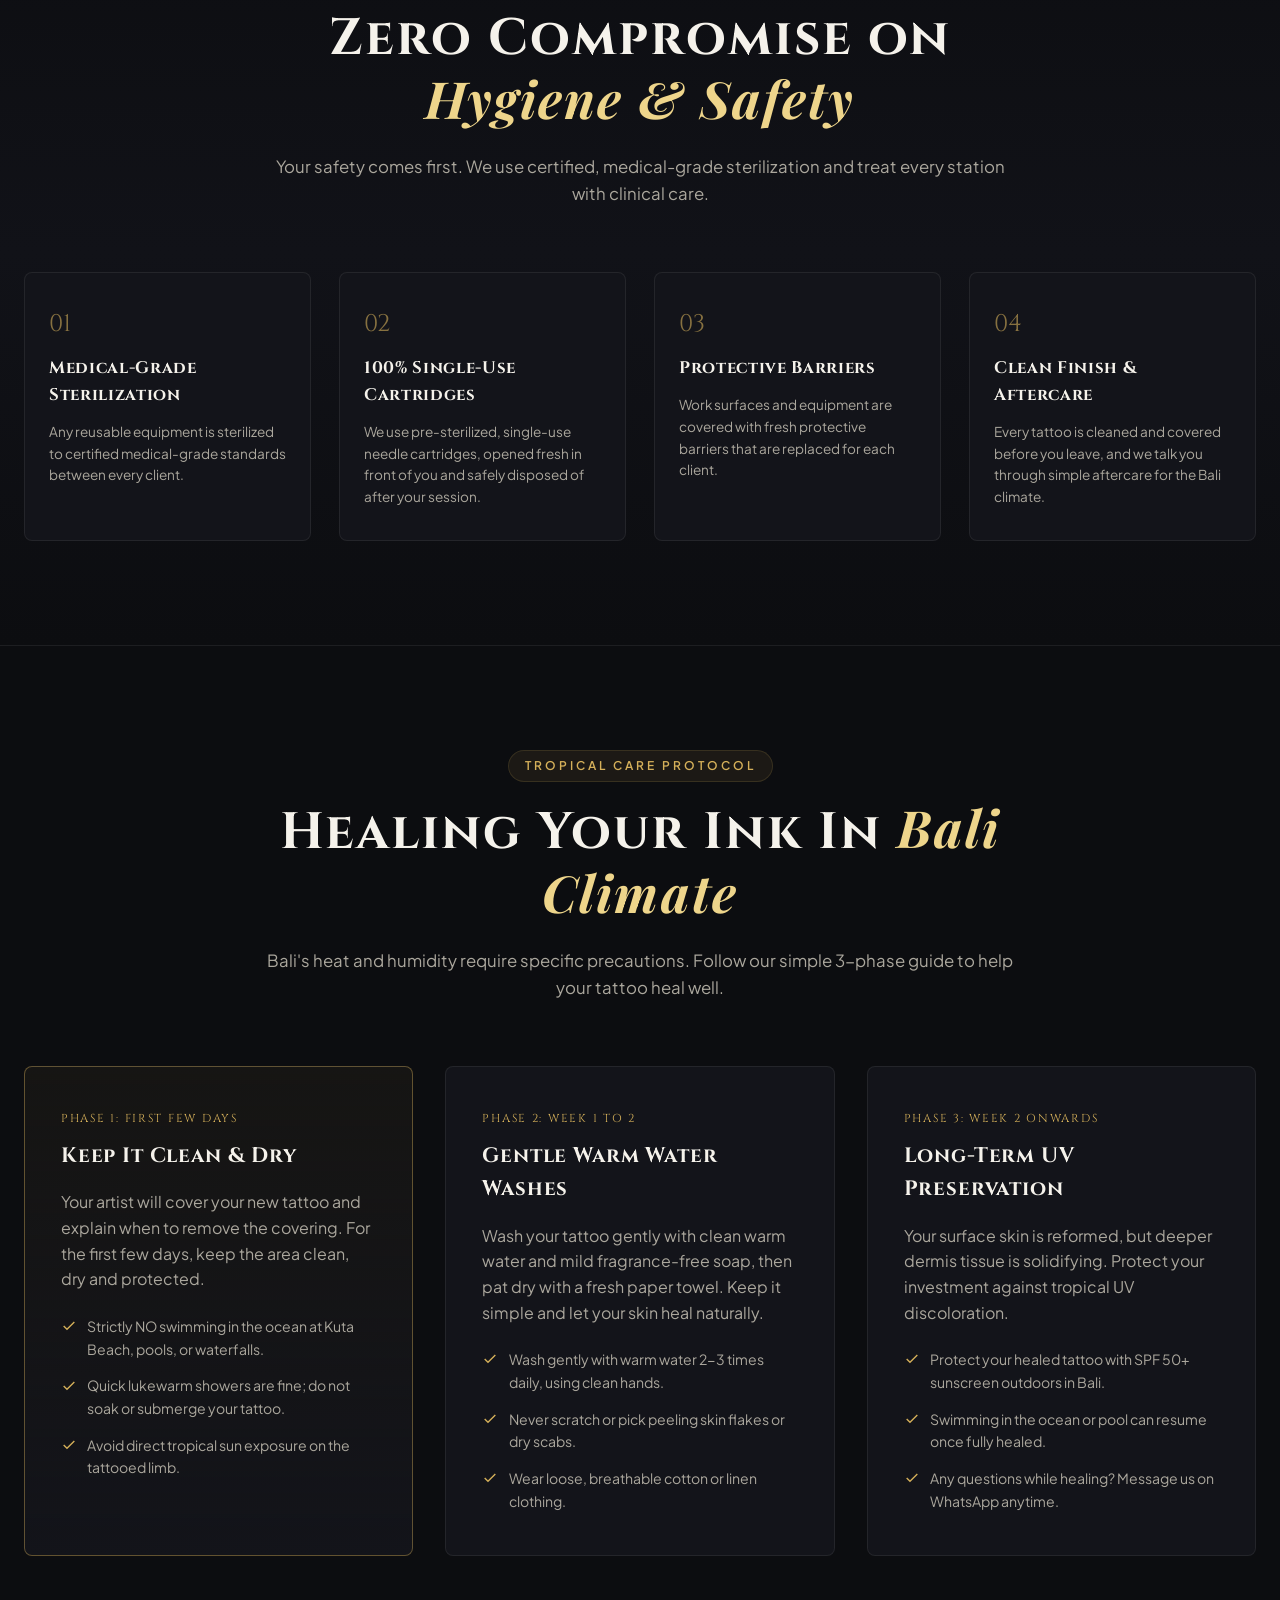
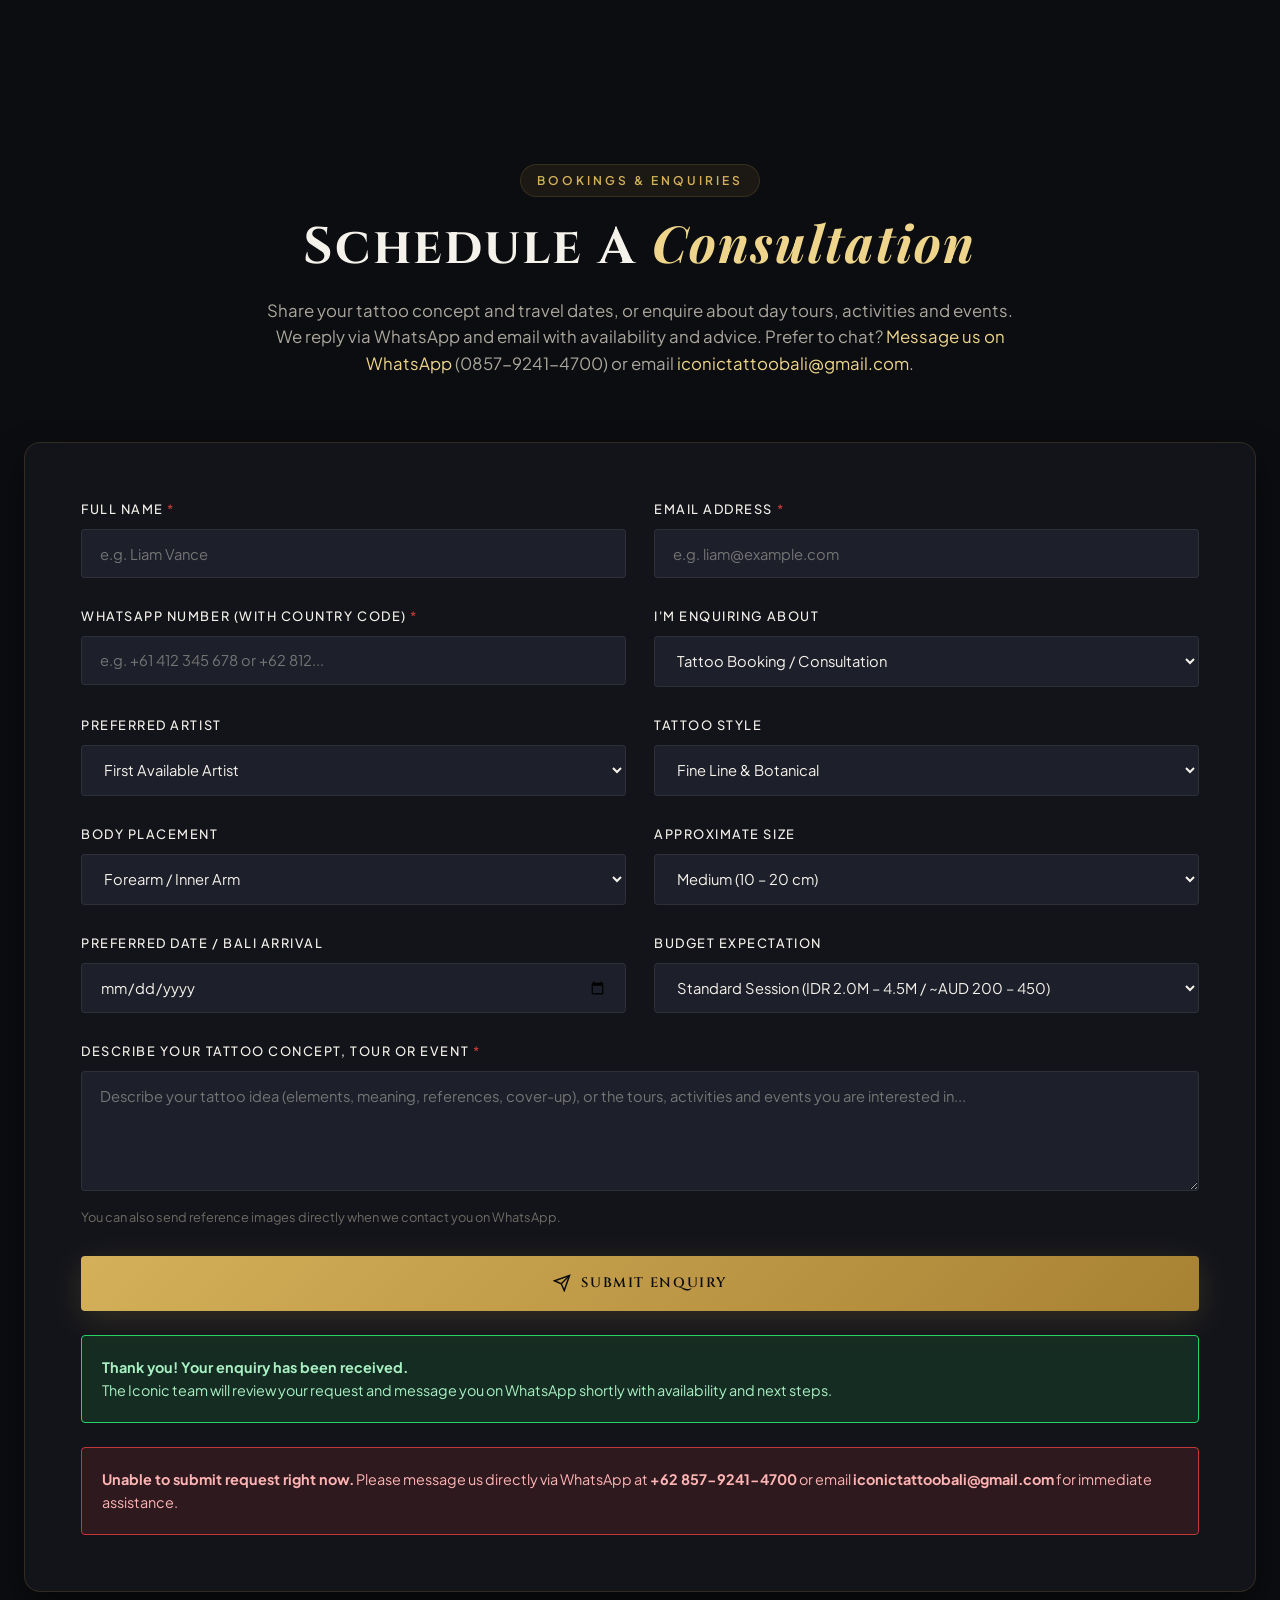
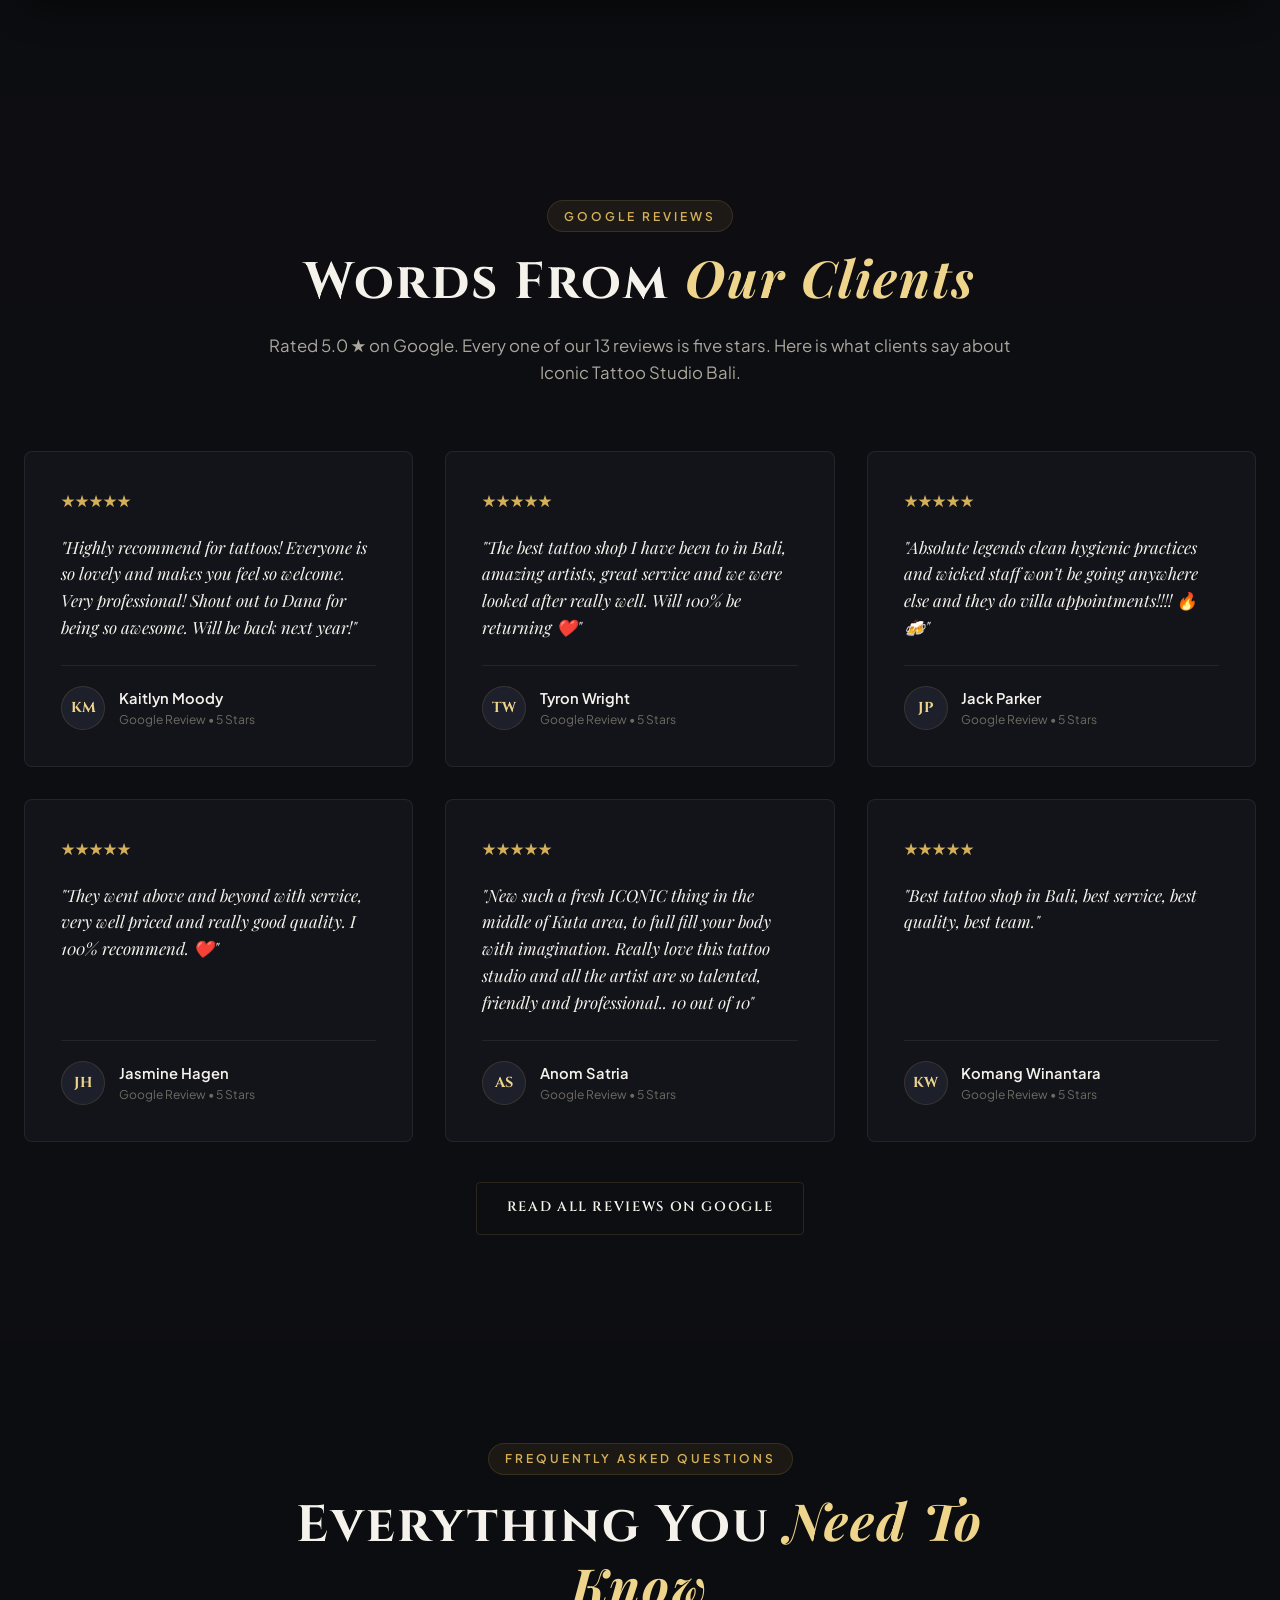
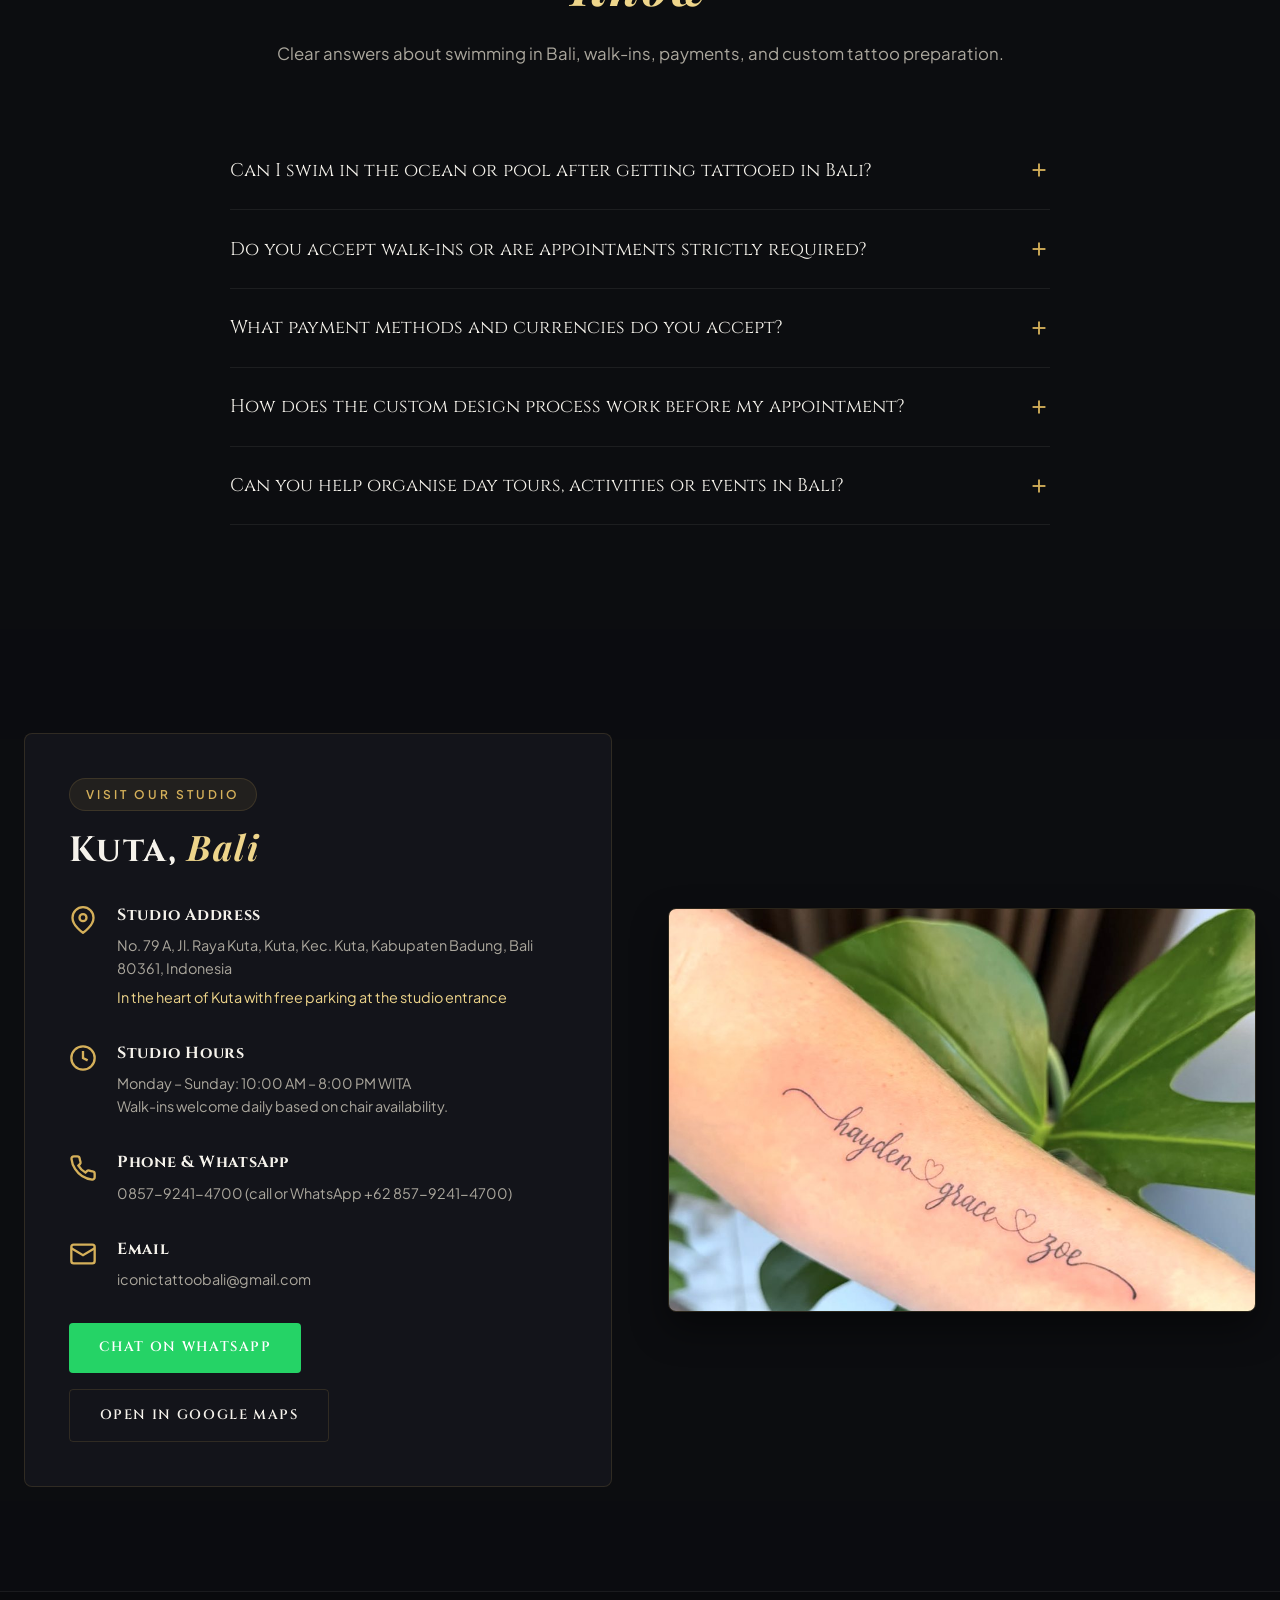
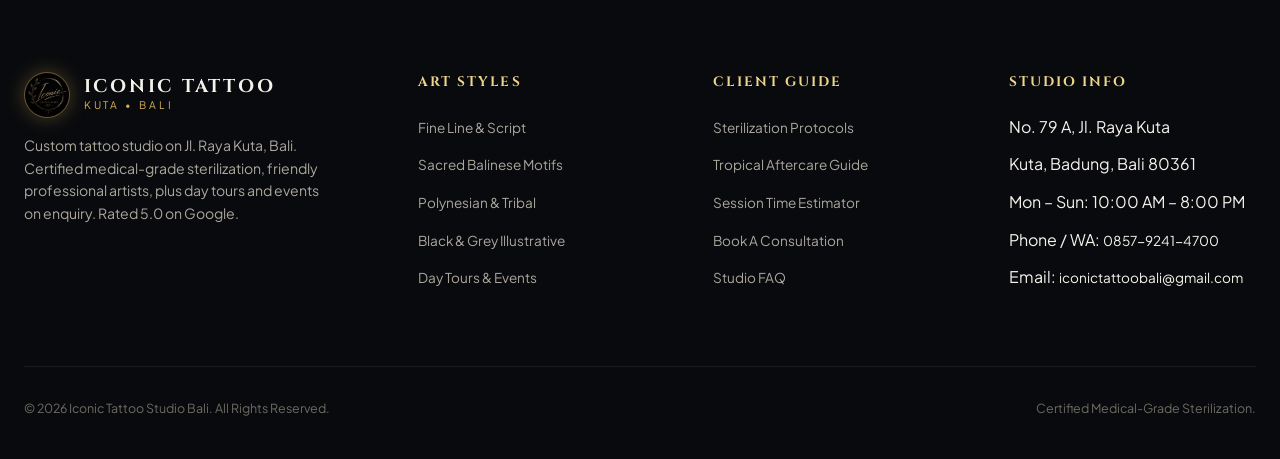
==== commit 564c8820: "Add studio email and WhatsApp number to contact details (6afa9640ecb8fee5b2c6da62) Co-Authored-By: o" ====
--- a/index.html
+++ b/index.html
@@ -595,7 +595,7 @@
         <div class="section-header">
           <div class="section-tag">Bookings &amp; Enquiries</div>
           <h2 class="section-title">Schedule A <span>Consultation</span></h2>
-          <p class="section-desc">Share your tattoo concept and travel dates, or enquire about day tours, activities and events. We reply via WhatsApp and email with availability and advice. Prefer to chat? <a href="https://wa.me/6285792414700" target="_blank" rel="noopener noreferrer" style="color: var(--gold-light);">Message us on WhatsApp</a>.</p>
+          <p class="section-desc">Share your tattoo concept and travel dates, or enquire about day tours, activities and events. We reply via WhatsApp and email with availability and advice. Prefer to chat? <a href="https://wa.me/6285792414700" target="_blank" rel="noopener noreferrer" style="color: var(--gold-light);">Message us on WhatsApp</a> (0857-9241-4700) or email <a href="mailto:iconictattoobali@gmail.com" style="color: var(--gold-light);">iconictattoobali@gmail.com</a>.</p>
         </div>
 
         <div class="booking-wrapper">
@@ -730,7 +730,7 @@
             </div>
 
             <div id="form-error-alert" class="form-status-alert error">
-              <strong>Unable to submit request right now.</strong> Please message us directly via WhatsApp at <strong>+62 857-9241-4700</strong> for immediate assistance.
+              <strong>Unable to submit request right now.</strong> Please message us directly via WhatsApp at <strong>+62 857-9241-4700</strong> or email <strong><a href="mailto:iconictattoobali@gmail.com" style="color: inherit;">iconictattoobali@gmail.com</a></strong> for immediate assistance.
             </div>
           </form>
         </div>
@@ -952,6 +952,16 @@
             </div>
           </div>
 
+          <div class="info-row">
+            <svg class="info-icon" viewBox="0 0 24 24" fill="none" stroke="currentColor" stroke-width="2">
+              <rect x="2" y="4" width="20" height="16" rx="2"></rect><path d="m22 7-10 6L2 7"></path>
+            </svg>
+            <div class="info-detail">
+              <h4>Email</h4>
+              <p><a href="mailto:iconictattoobali@gmail.com" style="color: inherit;">iconictattoobali@gmail.com</a></p>
+            </div>
+          </div>
+
           <div style="display: flex; gap: 1rem; flex-wrap: wrap; margin-top: 2rem;">
             <a href="https://wa.me/6285792414700" target="_blank" rel="noopener noreferrer" class="btn btn-whatsapp">
               Chat On WhatsApp
@@ -1014,7 +1024,8 @@
             <li>No. 79 A, Jl. Raya Kuta</li>
             <li>Kuta, Badung, Bali 80361</li>
             <li>Mon – Sun: 10:00 AM – 8:00 PM</li>
-            <li>Phone / WA: 0857-9241-4700</li>
+            <li>Phone / WA: <a href="https://wa.me/6285792414700" target="_blank" rel="noopener noreferrer" style="color: inherit;">0857-9241-4700</a></li>
+            <li>Email: <a href="mailto:iconictattoobali@gmail.com" style="color: inherit;">iconictattoobali@gmail.com</a></li>
           </ul>
         </div>
       </div>
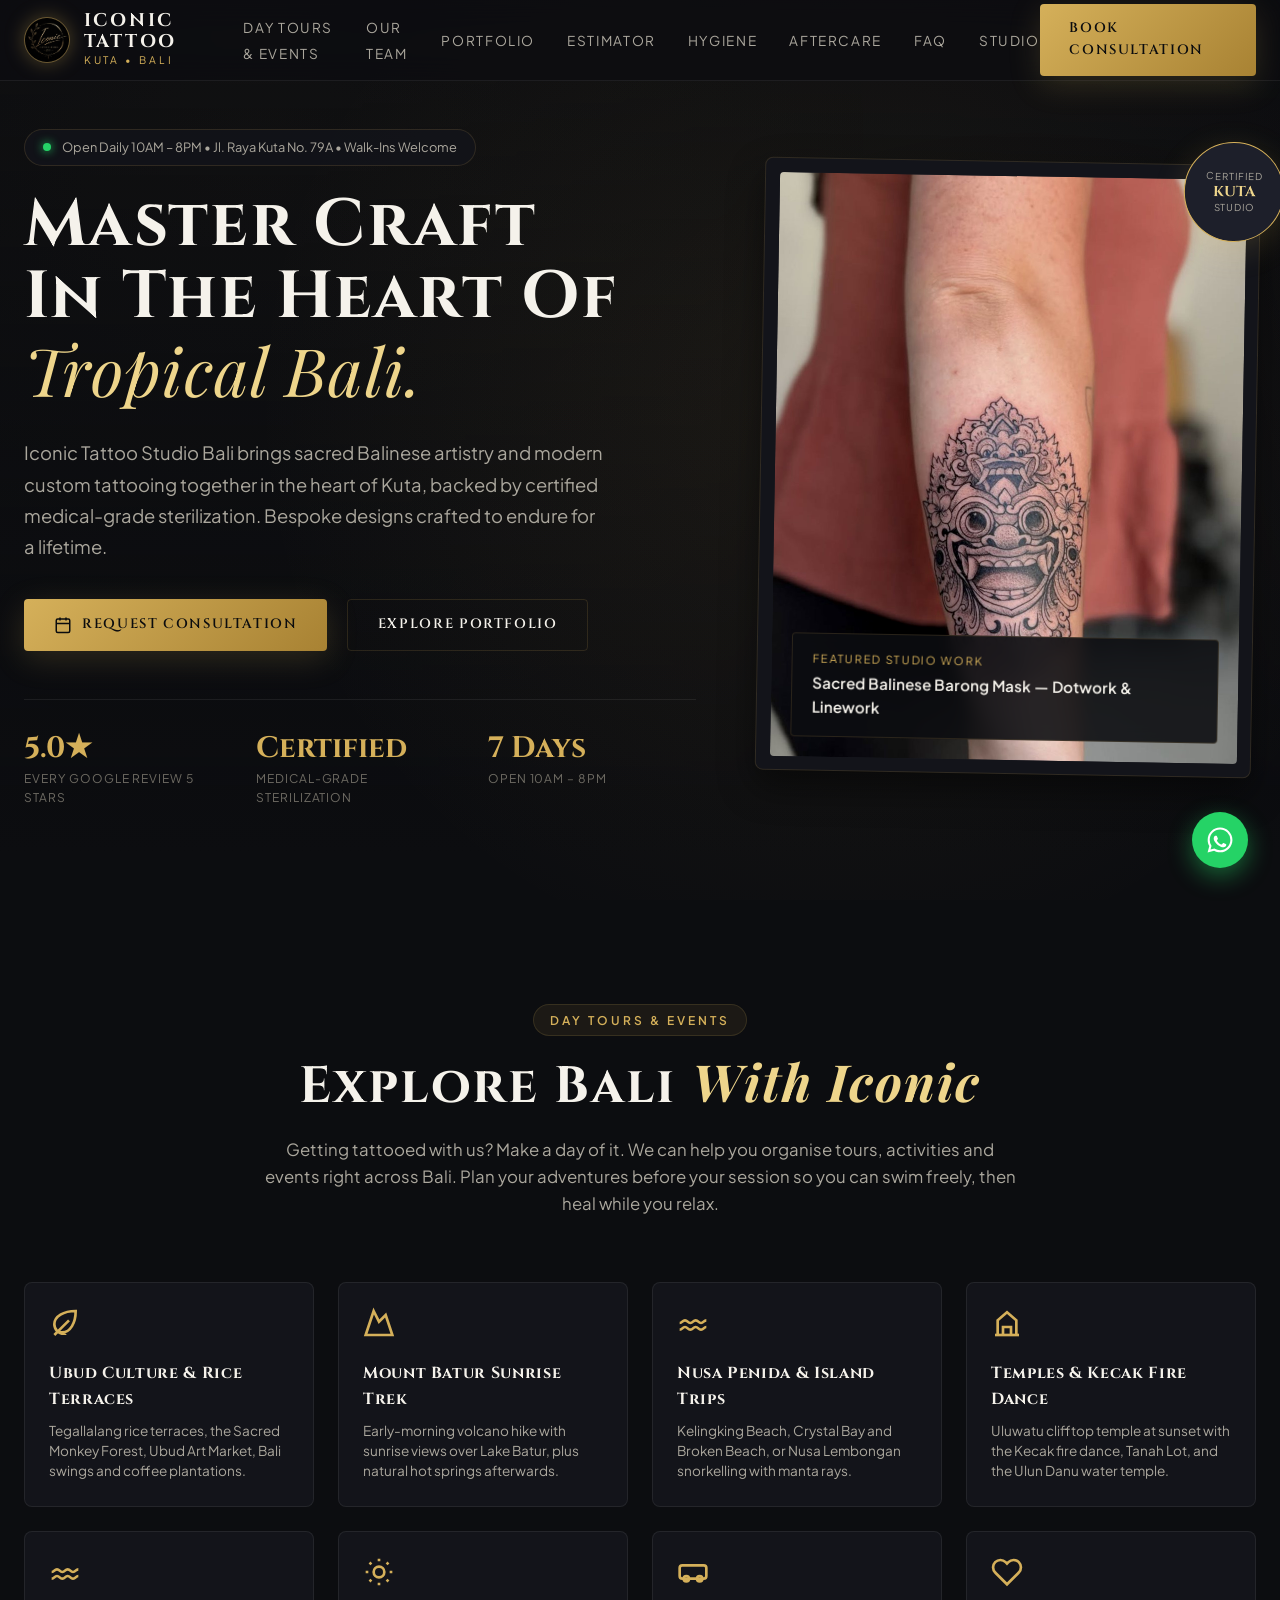
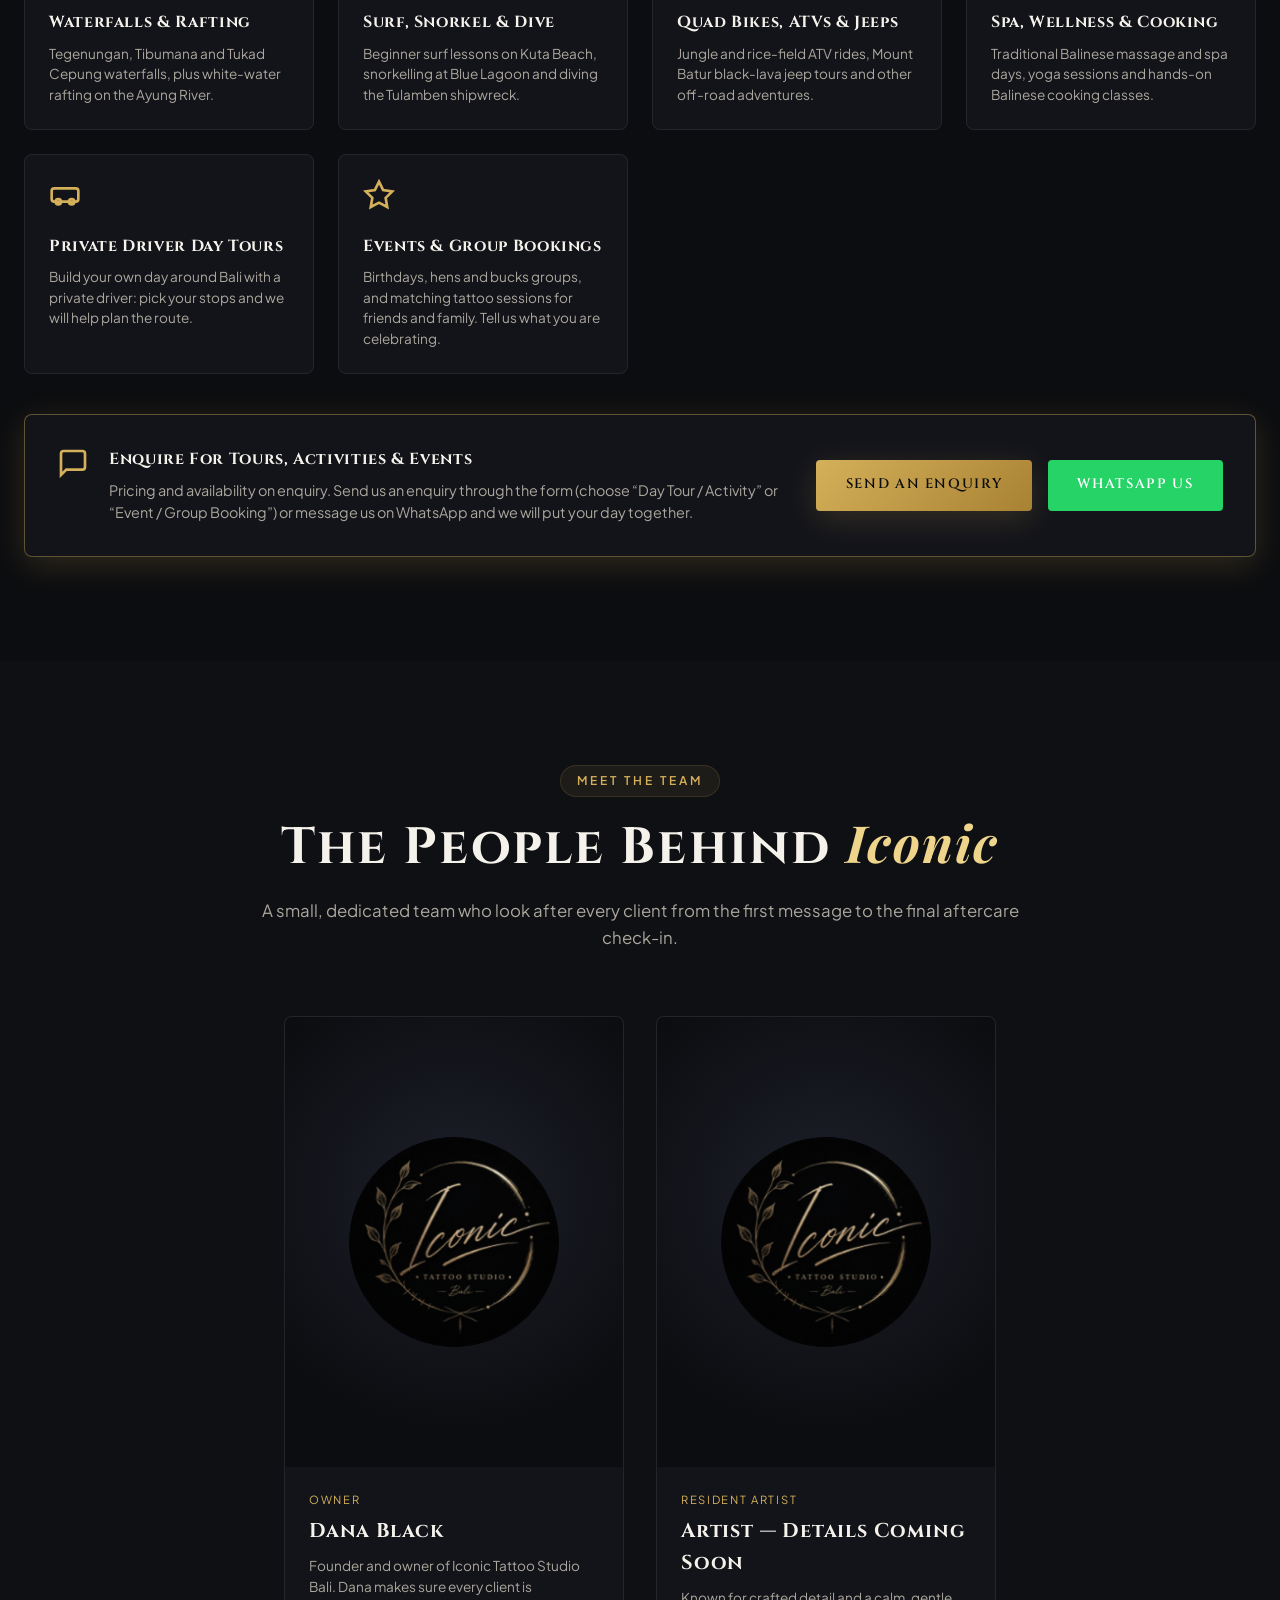
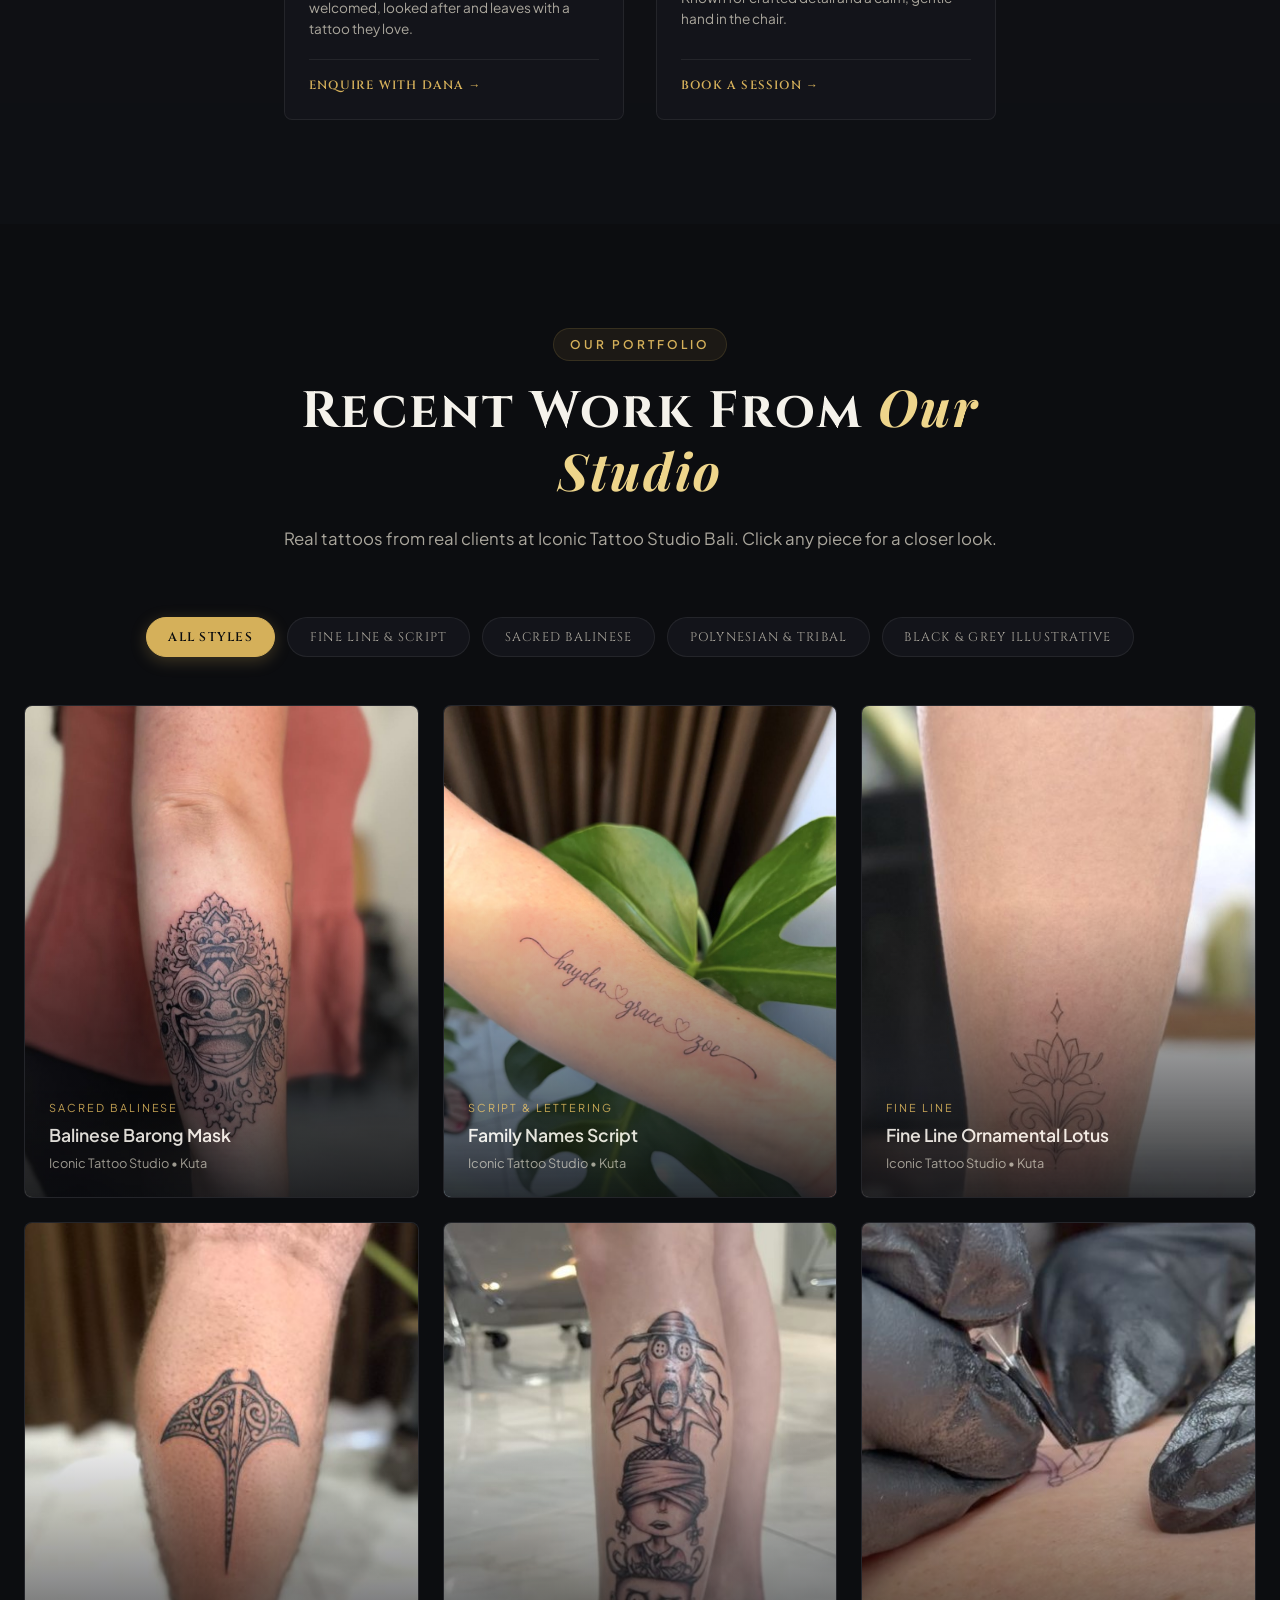
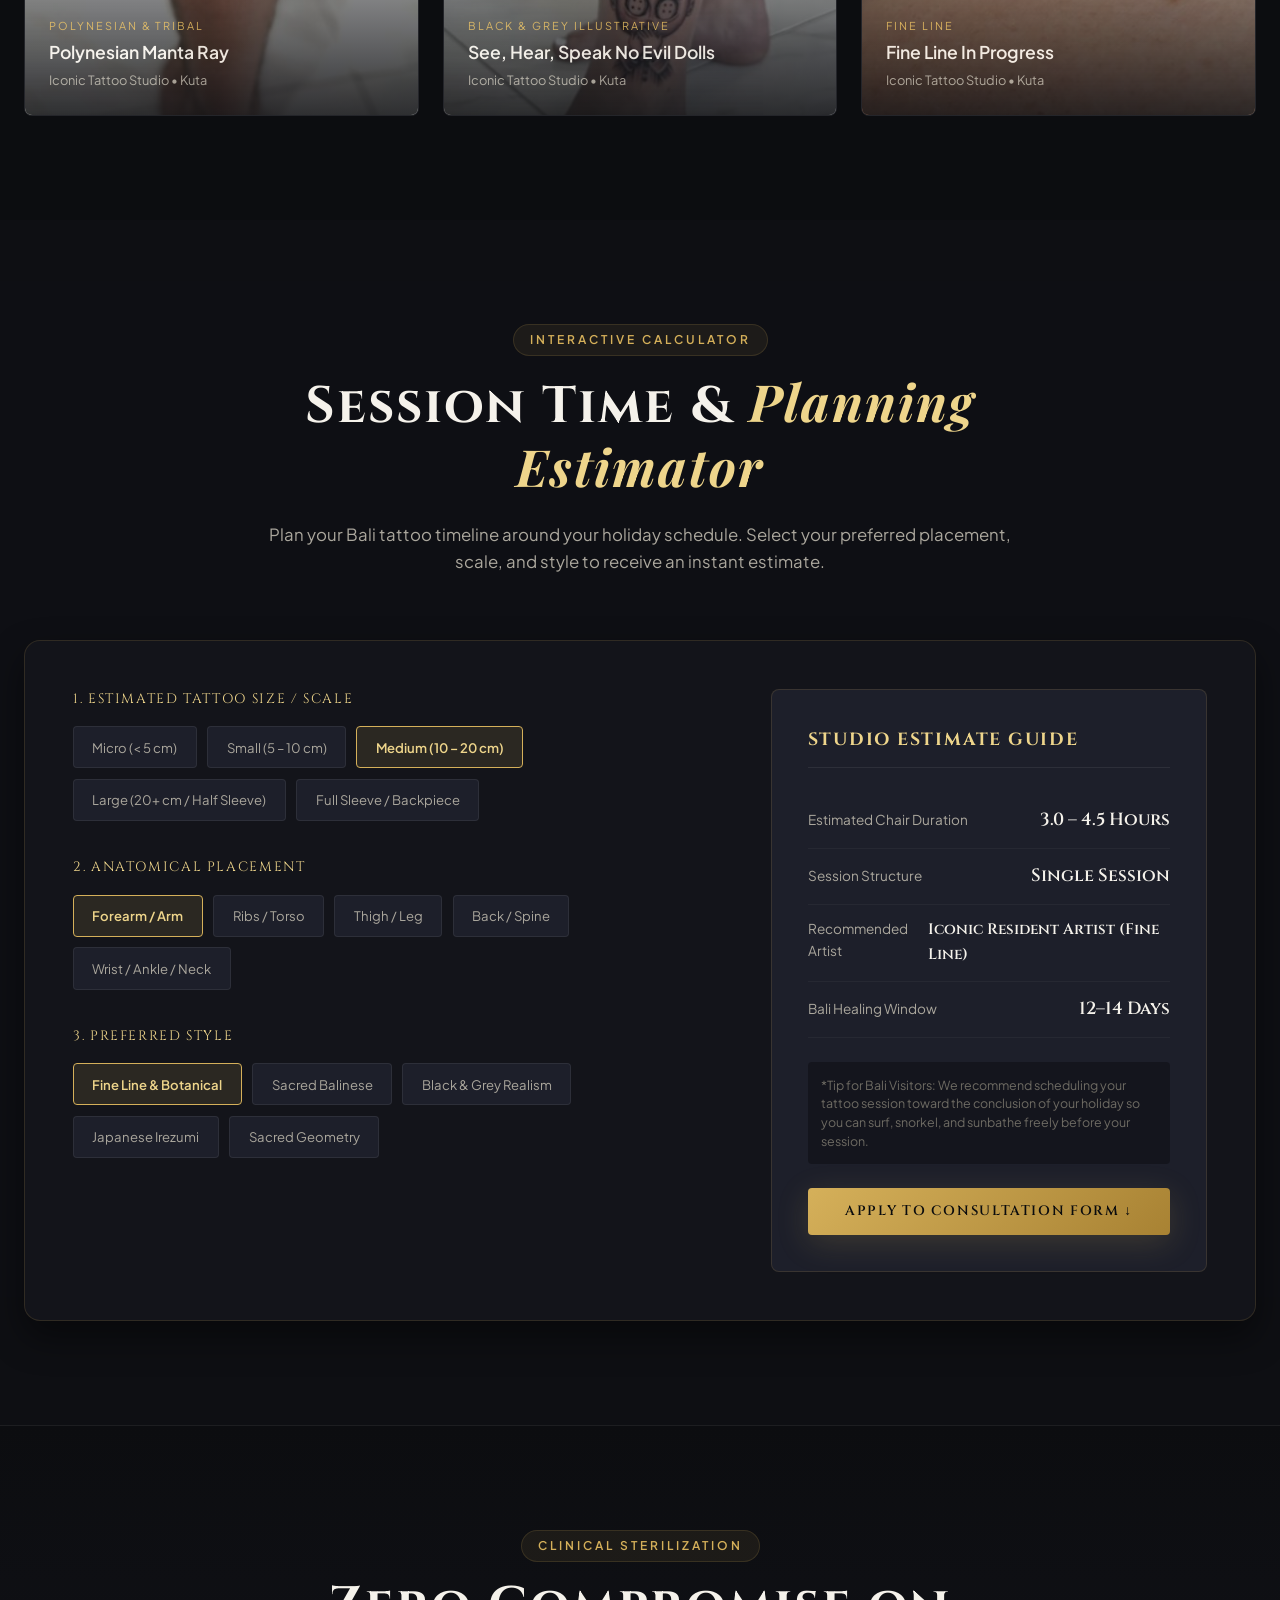
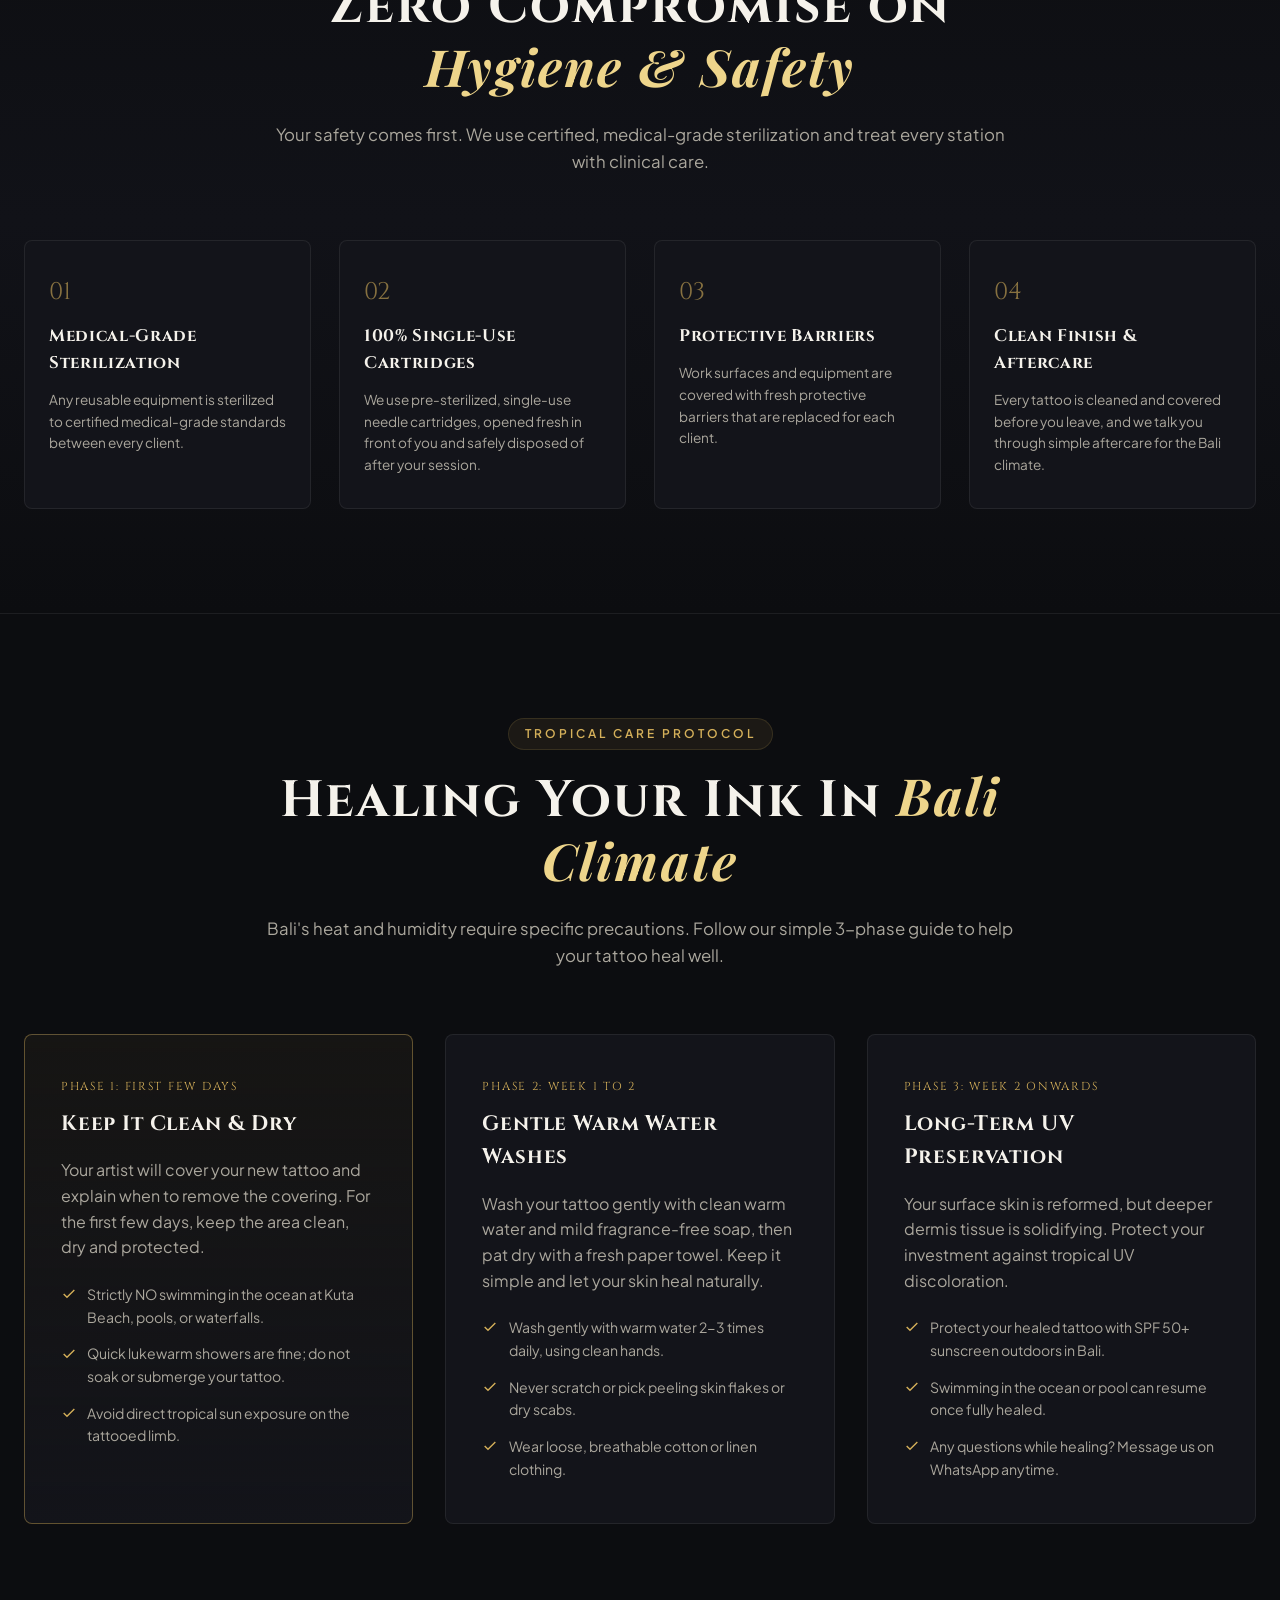
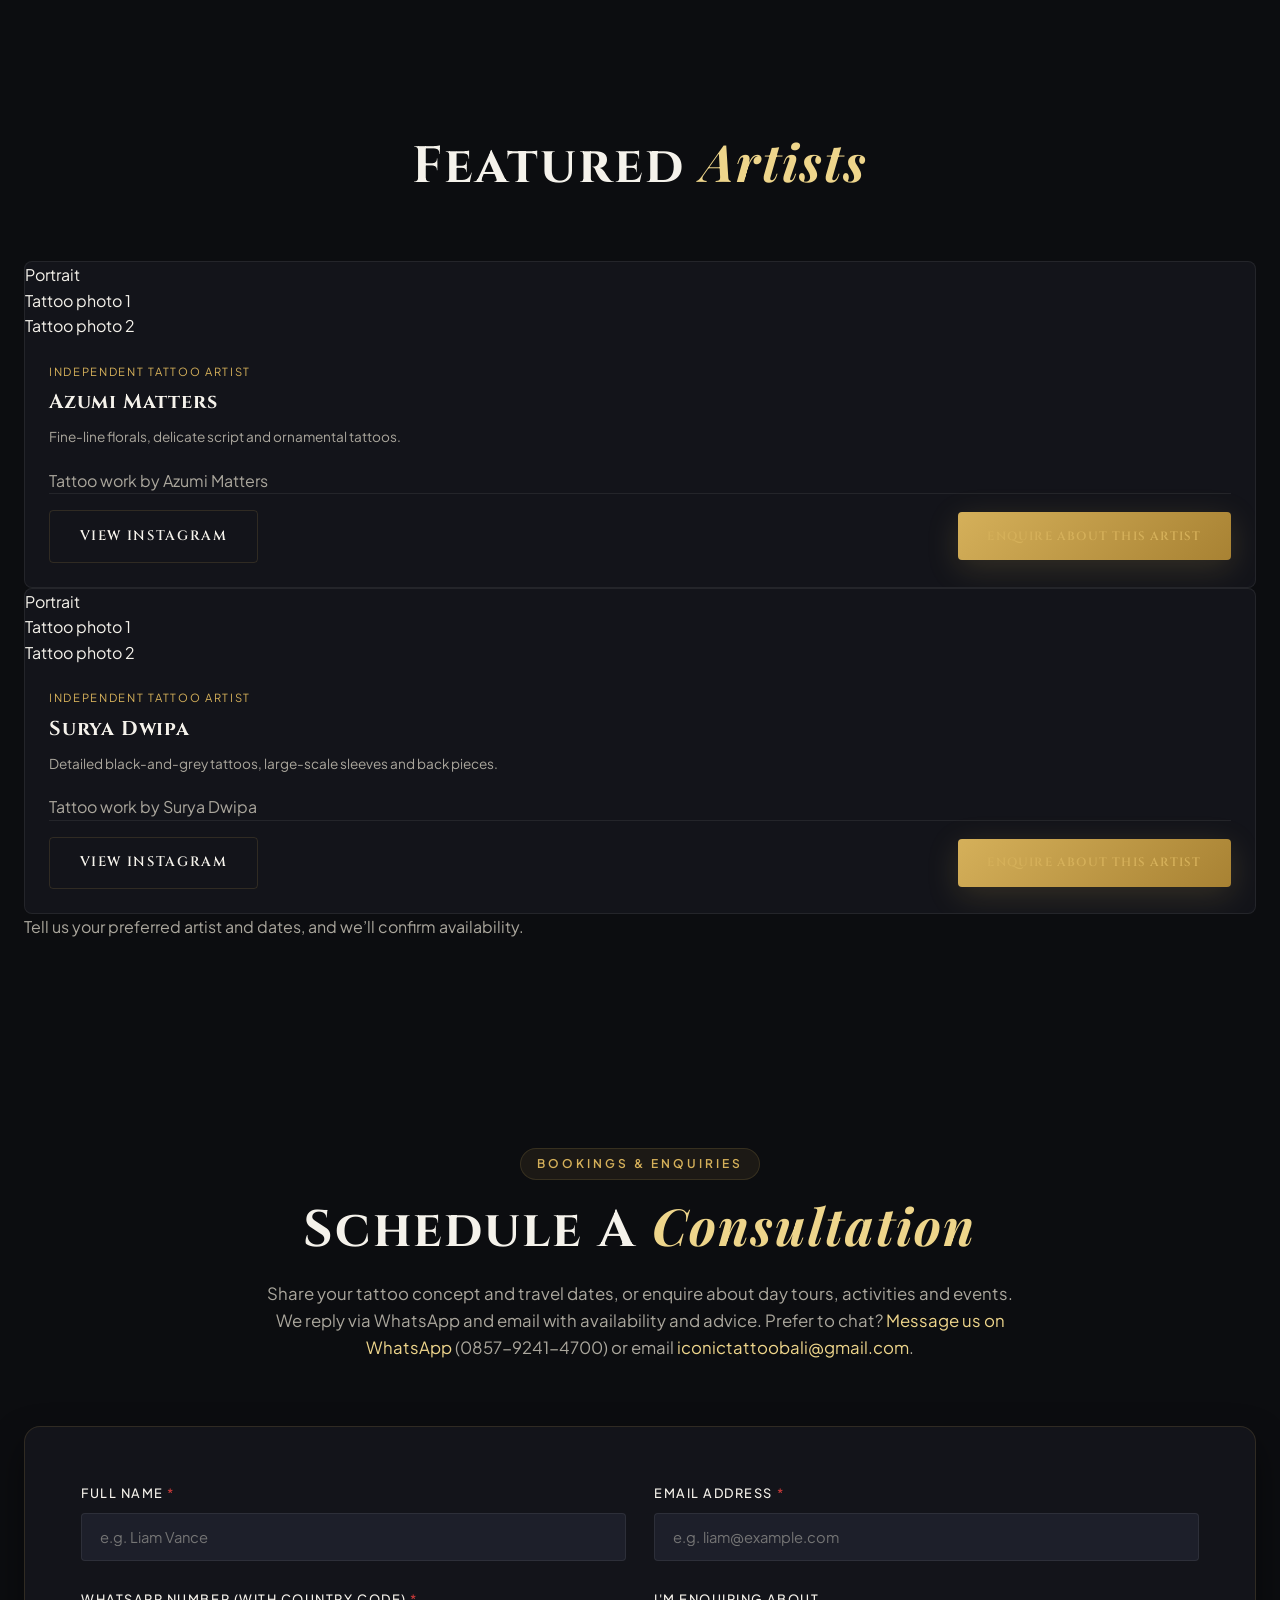
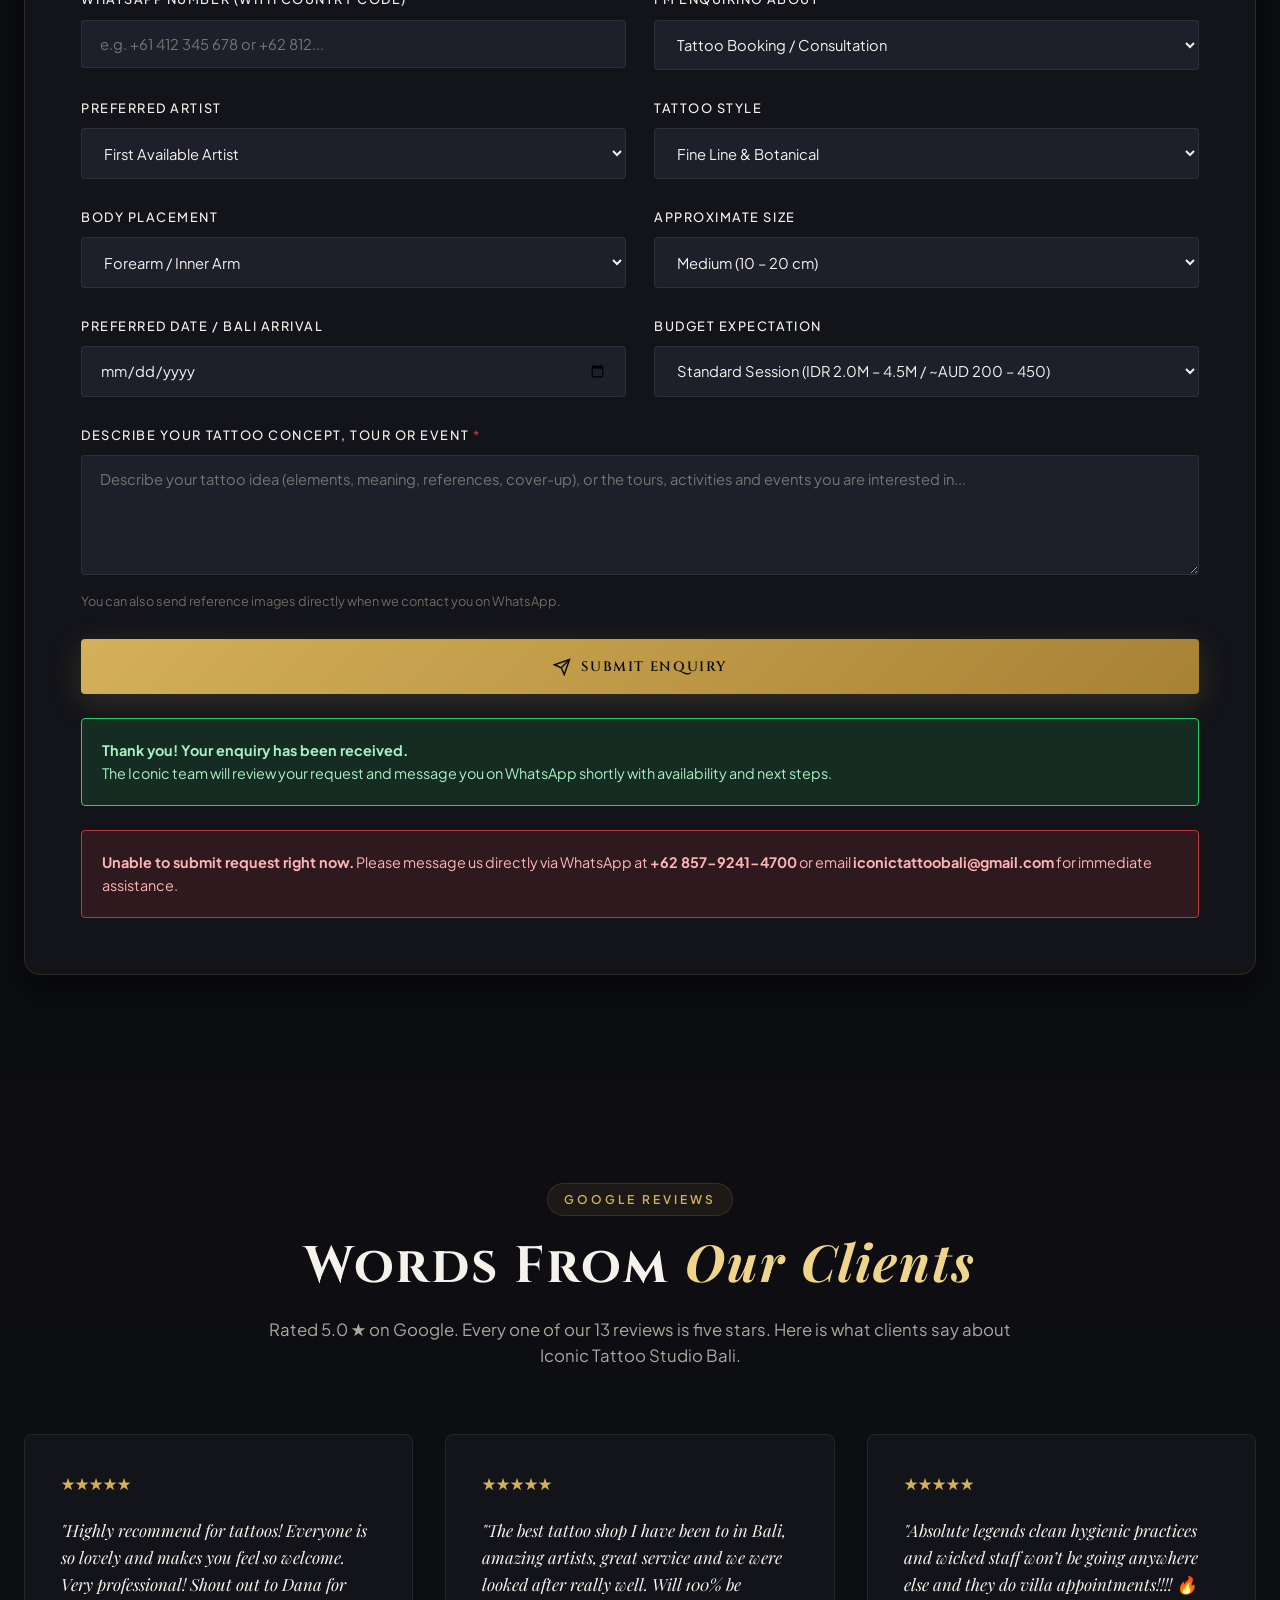
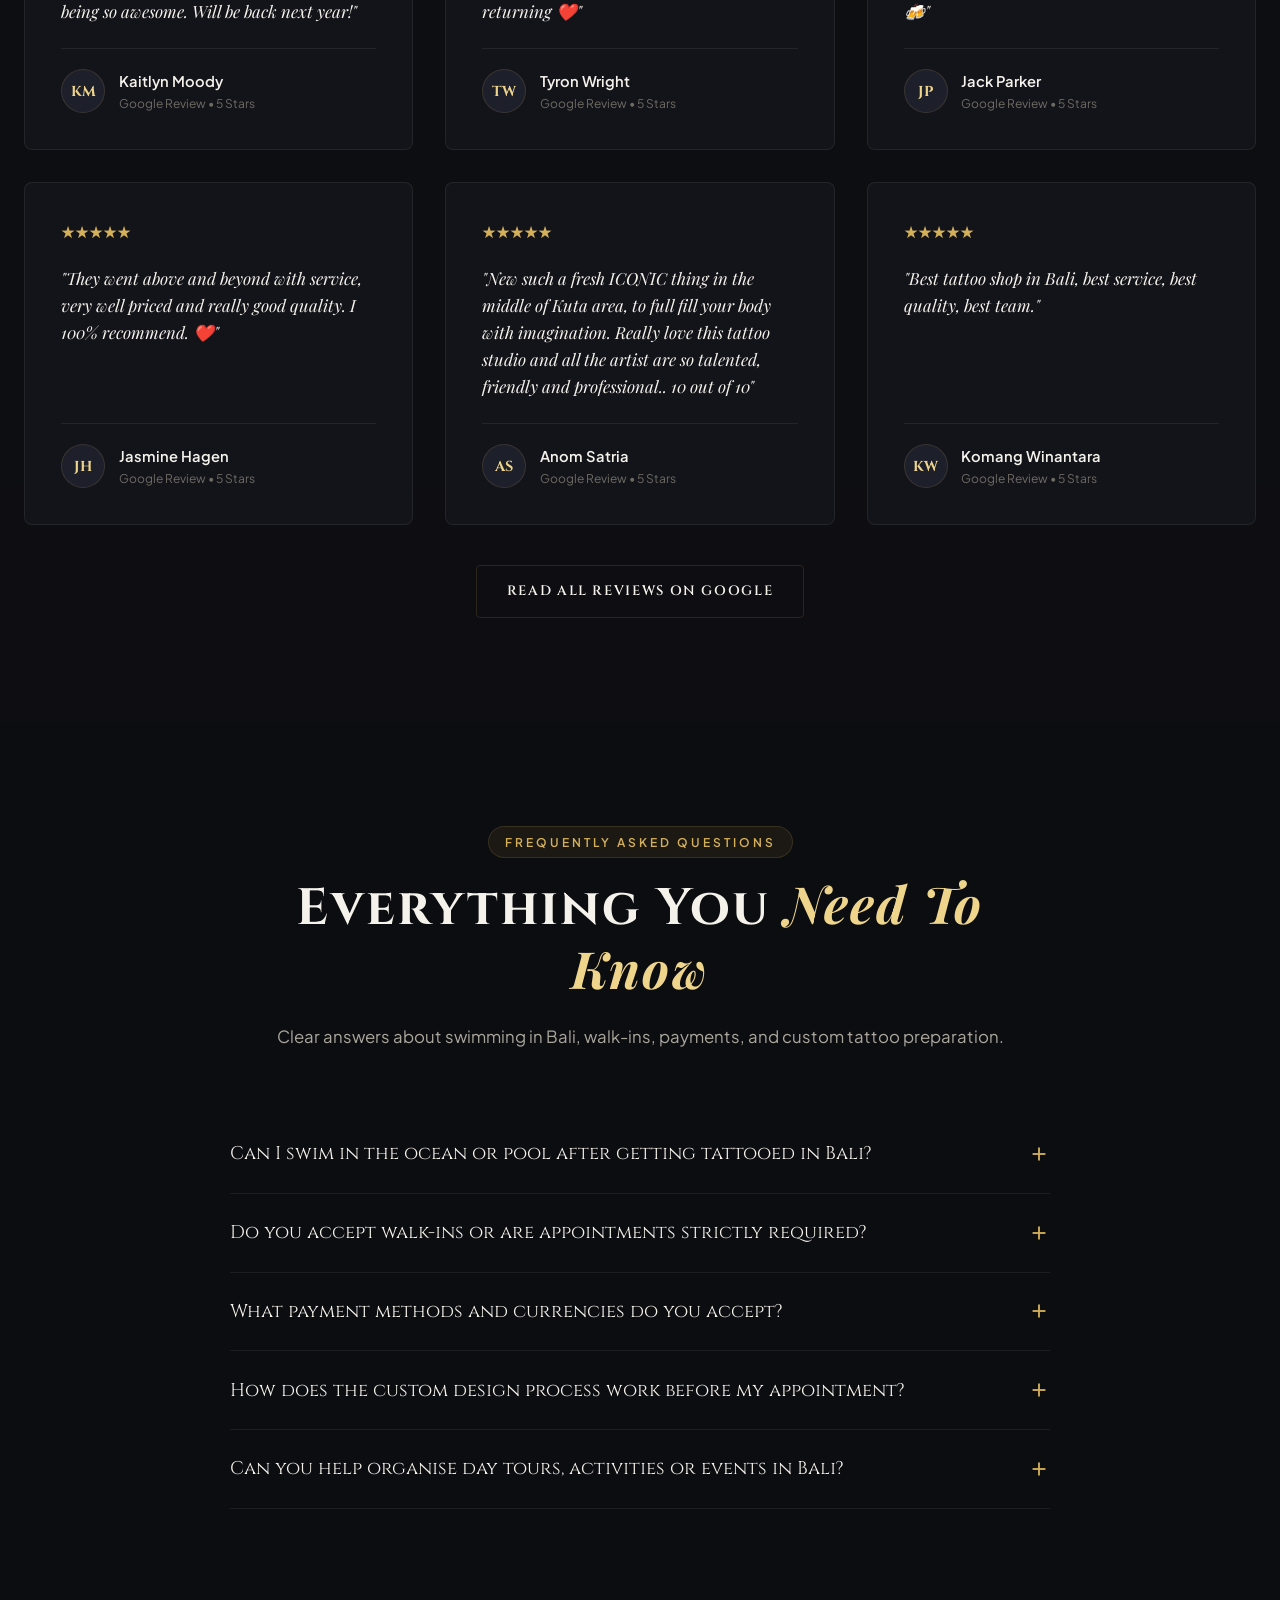
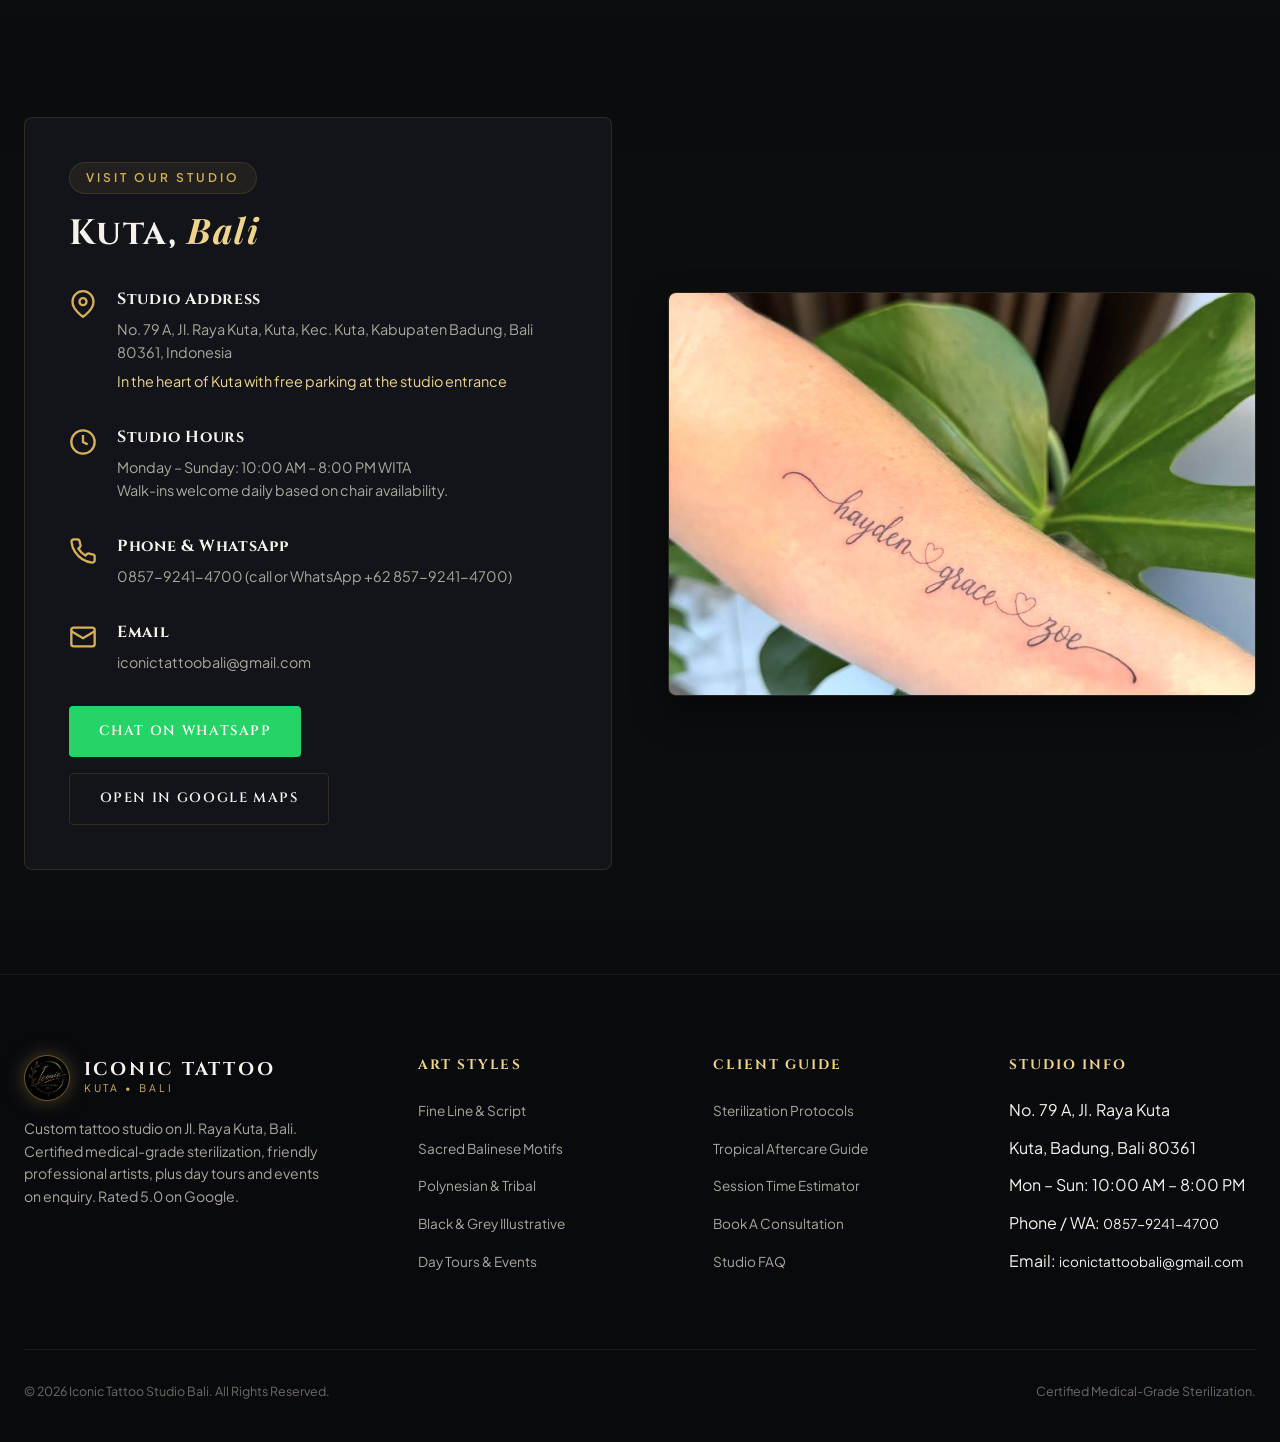
==== commit d98c66f4: "Build Featured Artists draft: index.html" ====
--- a/index.html
+++ b/index.html
@@ -245,12 +245,11 @@
           <div class="artist-card">
             <div class="artist-photo-wrap team-photo-placeholder">
               <img src="assets/iconic-logo.png" alt="Iconic Tattoo Studio Bali resident artist">
-              <span class="artist-experience-badge">12+ Years Exp</span>
             </div>
             <div class="artist-info">
               <div class="artist-style-tag">Resident Artist</div>
               <h3 class="artist-name">Artist &mdash; Details Coming Soon</h3>
-              <p class="artist-bio">A trained painter and oil artist with more than 12 years of tattooing experience, known for crafted detail and a calm, gentle hand in the chair.</p>
+              <p class="artist-bio">Known for crafted detail and a calm, gentle hand in the chair.</p>
               <div class="artist-action">
                 <a href="#booking" class="artist-book-link" data-artist="resident">
                   Book A Session &rarr;
@@ -589,6 +588,51 @@
       </div>
     </section>
 
+    <section class="section-padding" id="featured-artists" aria-labelledby="featured-artists-title">
+      <div class="container">
+        <div class="section-header">
+          <h2 class="section-title" id="featured-artists-title">Featured <span>Artists</span></h2>
+        </div>
+        <div class="featured-artists-grid">
+          <article class="artist-card">
+            <div class="featured-artist-photos">
+              <div class="featured-photo-slot featured-photo-portrait">Portrait</div>
+              <div class="featured-photo-slot">Tattoo photo 1</div>
+              <div class="featured-photo-slot">Tattoo photo 2</div>
+            </div>
+            <div class="artist-info">
+              <p class="artist-style-tag">Independent tattoo artist</p>
+              <h3 class="artist-name">Azumi Matters</h3>
+              <p class="artist-bio">Fine-line florals, delicate script and ornamental tattoos.</p>
+              <p class="featured-artist-credit">Tattoo work by Azumi Matters</p>
+              <div class="artist-action featured-artist-actions">
+                <a href="https://www.instagram.com/azumiimatters/" class="btn btn-secondary" target="_blank" rel="noopener noreferrer" aria-label="View Instagram for Azumi Matters">View Instagram</a>
+                <a href="#booking" class="btn btn-primary artist-book-link" data-artist="Azumi Matters" data-featured-artist aria-label="Enquire about this artist: Azumi Matters">Enquire about this artist</a>
+              </div>
+            </div>
+          </article>
+          <article class="artist-card">
+            <div class="featured-artist-photos">
+              <div class="featured-photo-slot featured-photo-portrait">Portrait</div>
+              <div class="featured-photo-slot">Tattoo photo 1</div>
+              <div class="featured-photo-slot">Tattoo photo 2</div>
+            </div>
+            <div class="artist-info">
+              <p class="artist-style-tag">Independent tattoo artist</p>
+              <h3 class="artist-name">Surya Dwipa</h3>
+              <p class="artist-bio">Detailed black-and-grey tattoos, large-scale sleeves and back pieces.</p>
+              <p class="featured-artist-credit">Tattoo work by Surya Dwipa</p>
+              <div class="artist-action featured-artist-actions">
+                <a href="https://www.instagram.com/suryadwipax/" class="btn btn-secondary" target="_blank" rel="noopener noreferrer" aria-label="View Instagram for Surya Dwipa">View Instagram</a>
+                <a href="#booking" class="btn btn-primary artist-book-link" data-artist="Surya Dwipa" data-featured-artist aria-label="Enquire about this artist: Surya Dwipa">Enquire about this artist</a>
+              </div>
+            </div>
+          </article>
+        </div>
+        <p class="featured-artist-availability">Tell us your preferred artist and dates, and we’ll confirm availability.</p>
+      </div>
+    </section>
+
     <!-- CONSULTATION & BOOKING FORM (NETLIFY FORM) -->
     <section class="section-padding booking-section" id="booking">
       <div class="container">
@@ -644,7 +688,9 @@
                 <label for="form-artist">Preferred Artist</label>
                 <select id="form-artist" name="artist" class="form-select">
                   <option value="any">First Available Artist</option>
-                  <option value="resident">Resident Artist (12+ Years Experience)</option>
+                  <option value="resident">Resident Artist</option>
+                  <option value="Azumi Matters">Azumi Matters</option>
+                  <option value="Surya Dwipa">Surya Dwipa</option>
                 </select>
               </div>
 
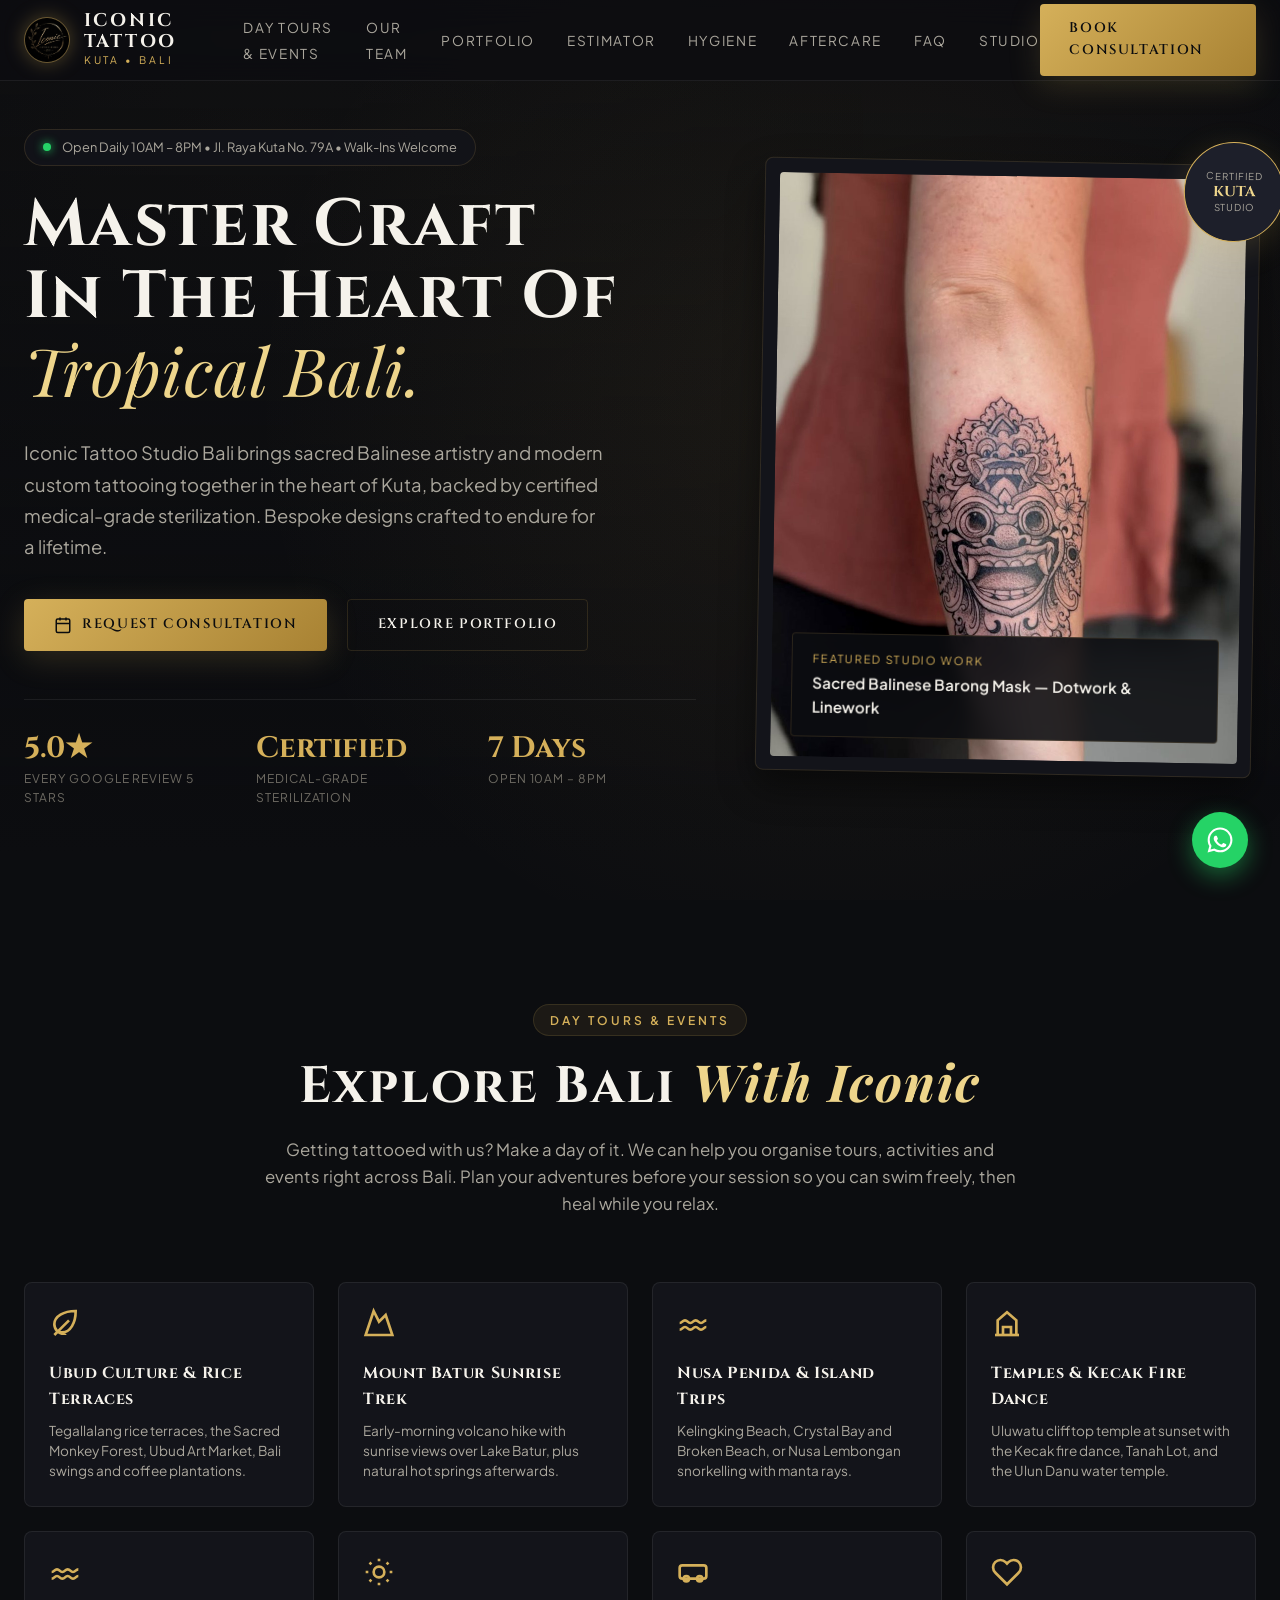
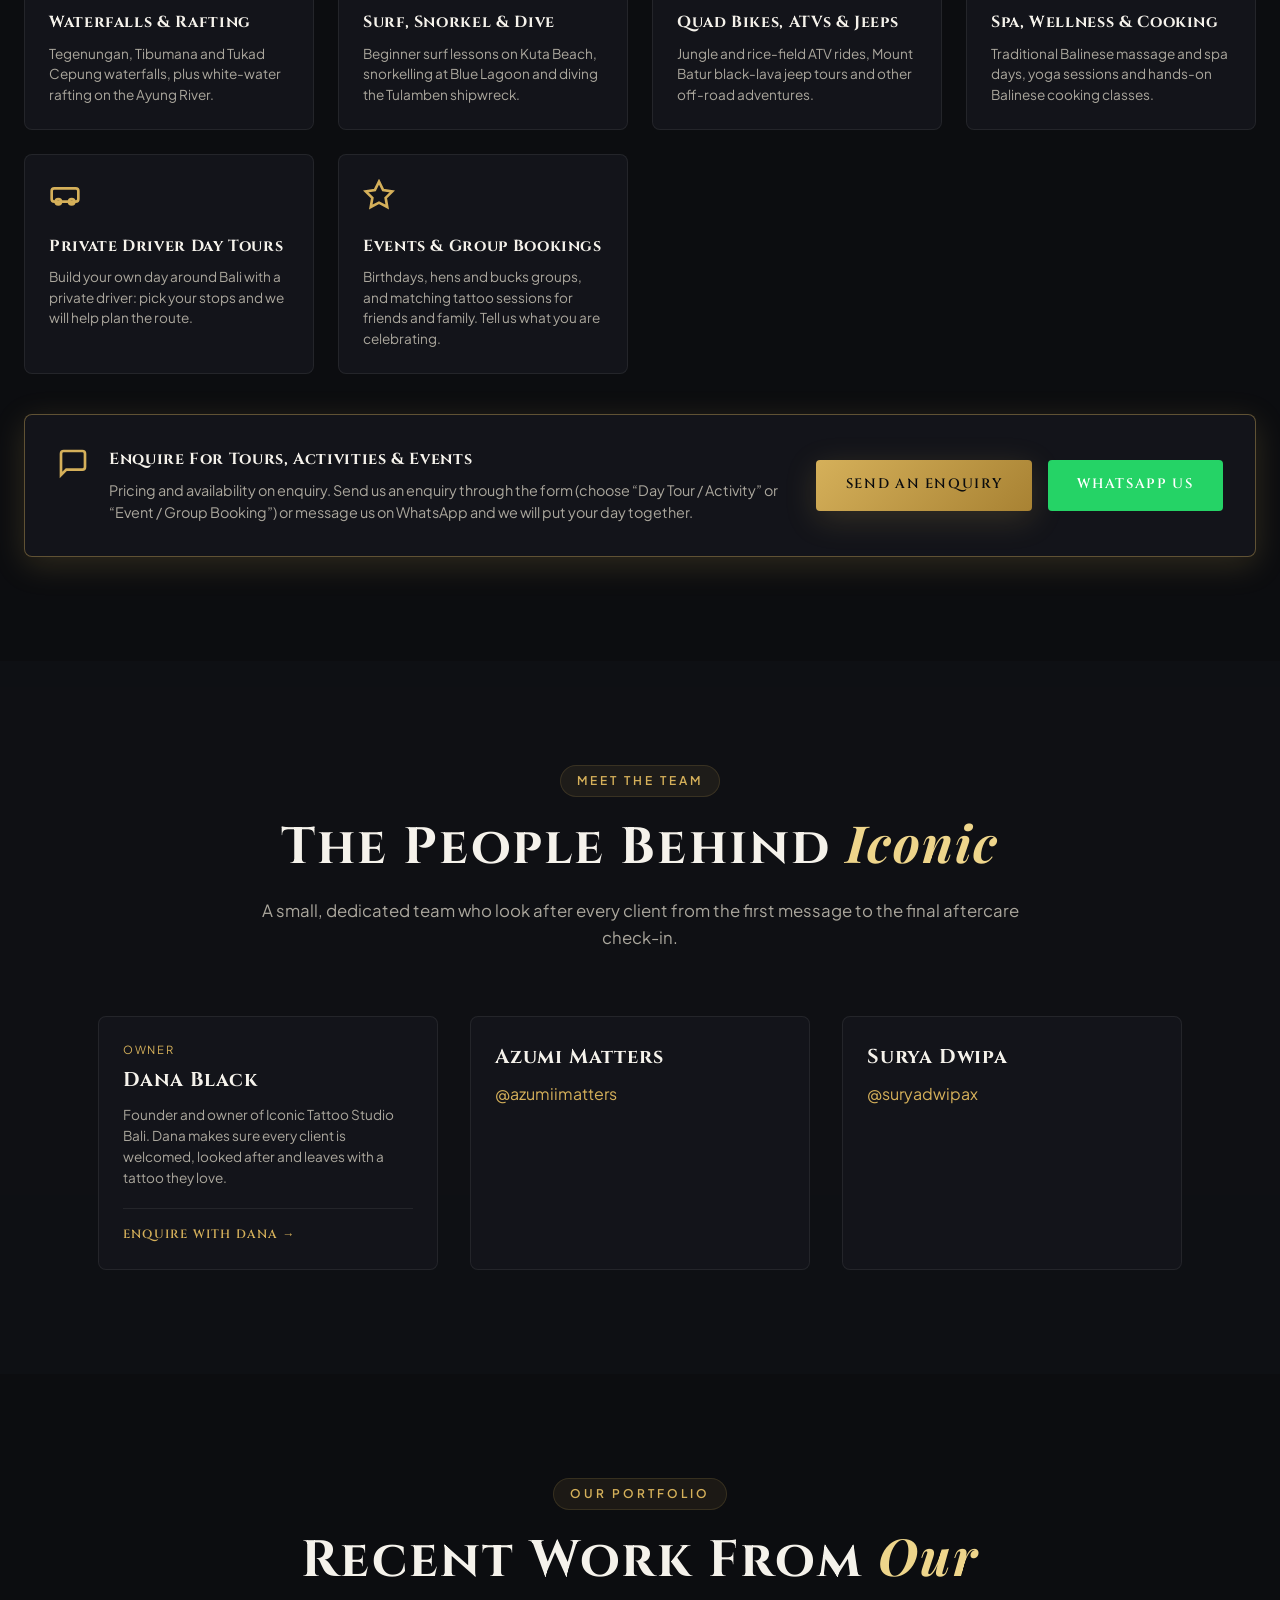
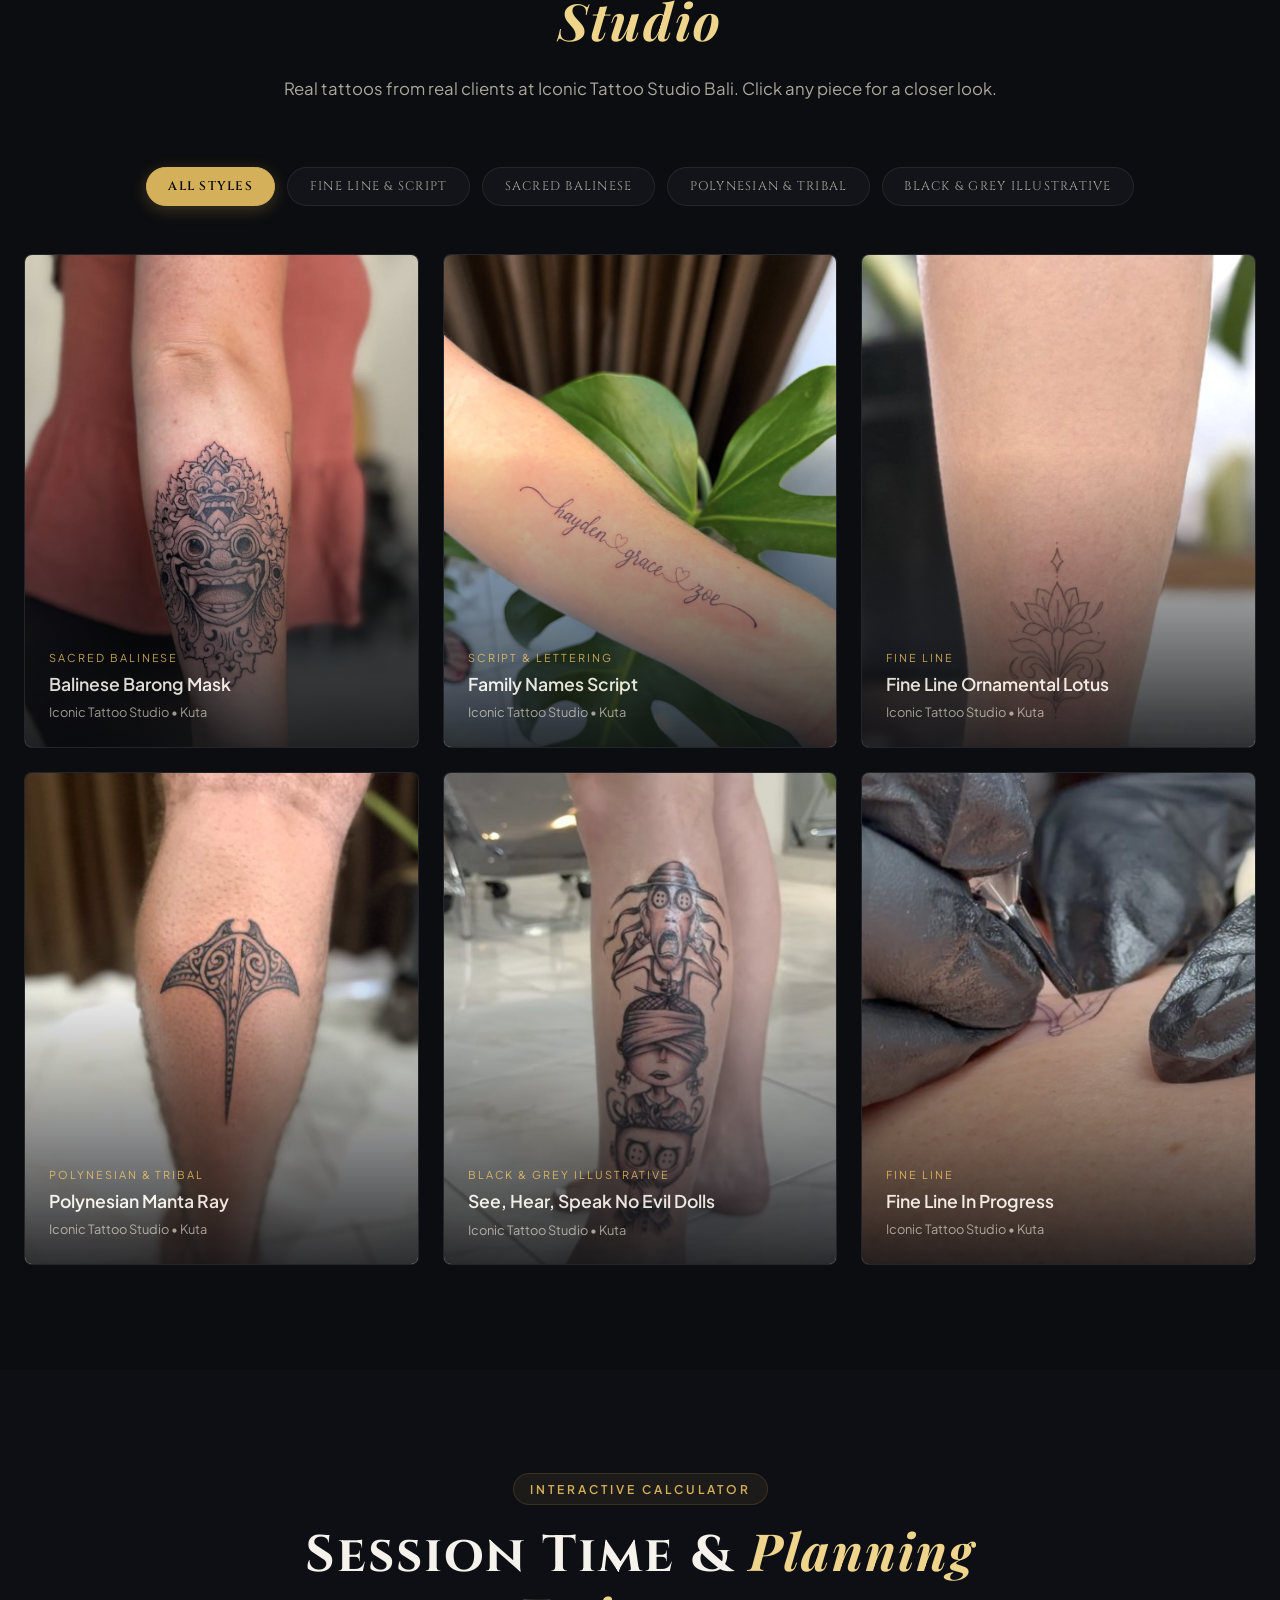
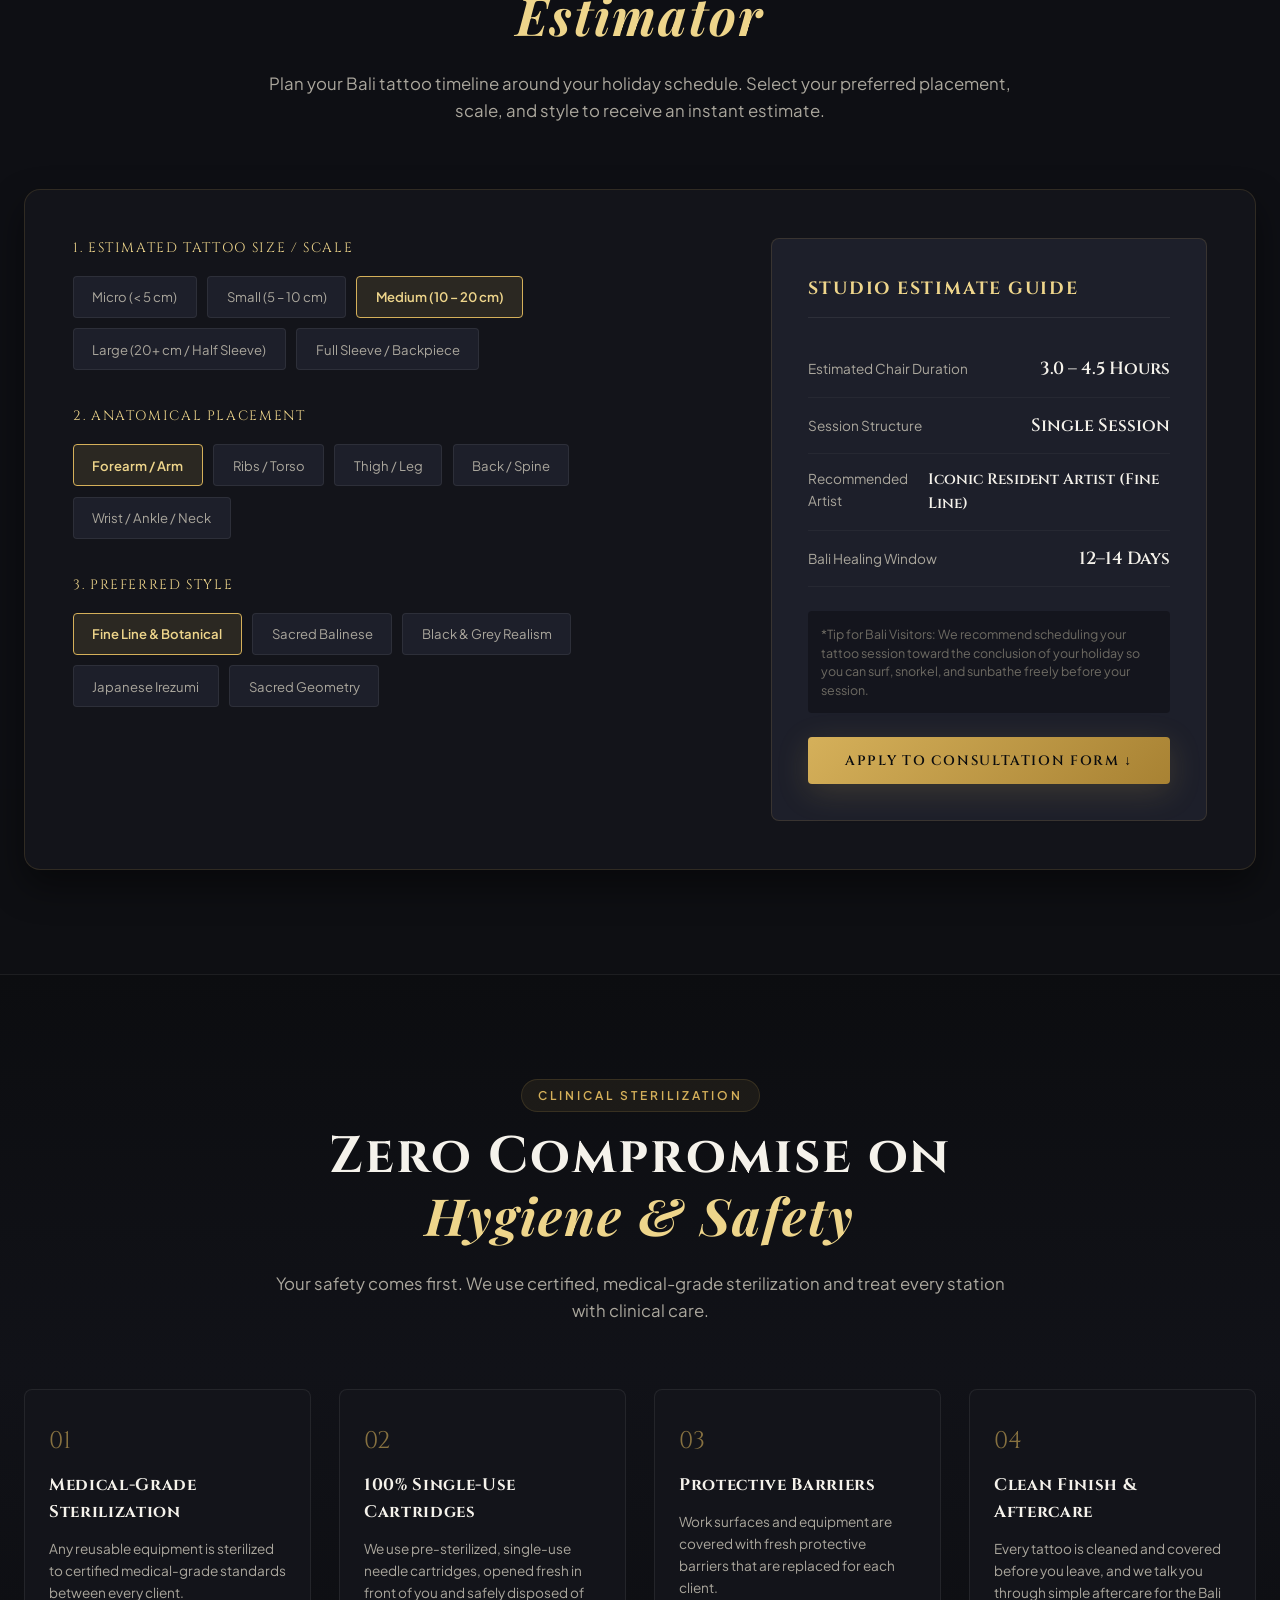
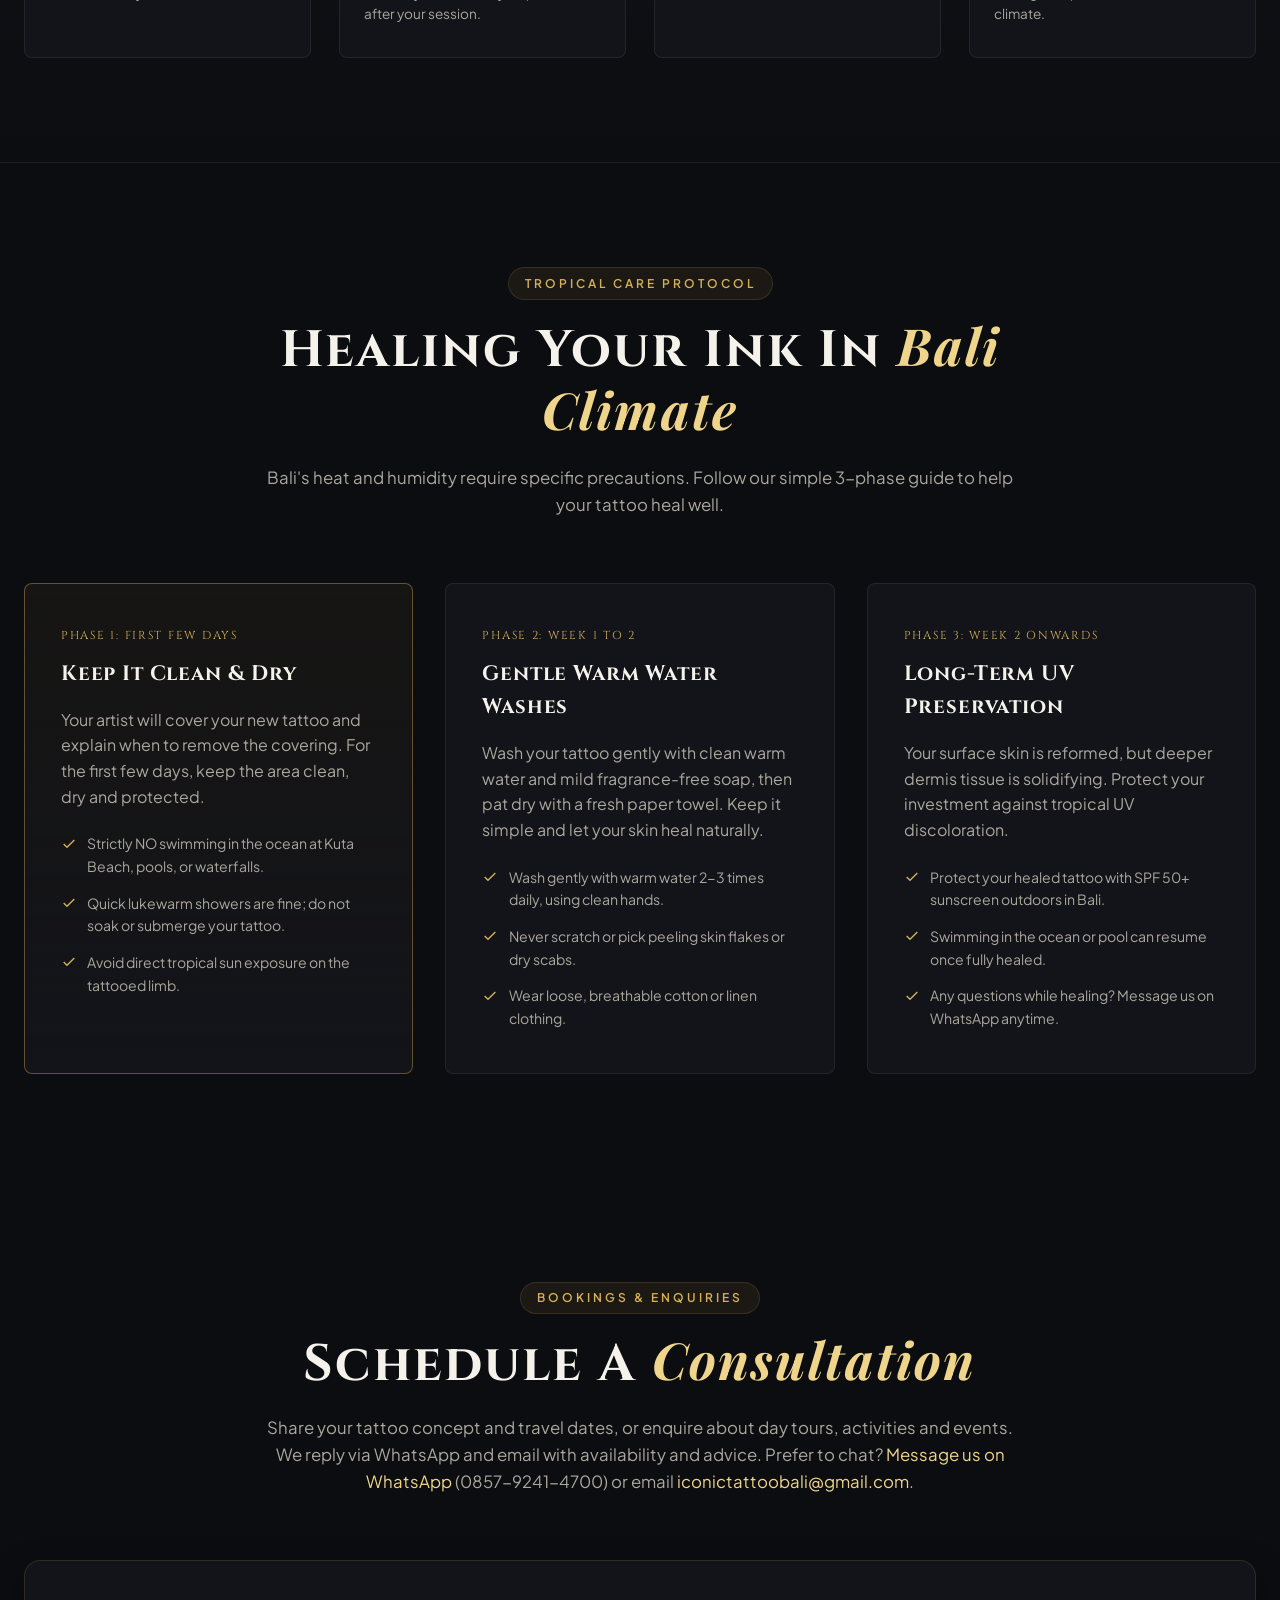
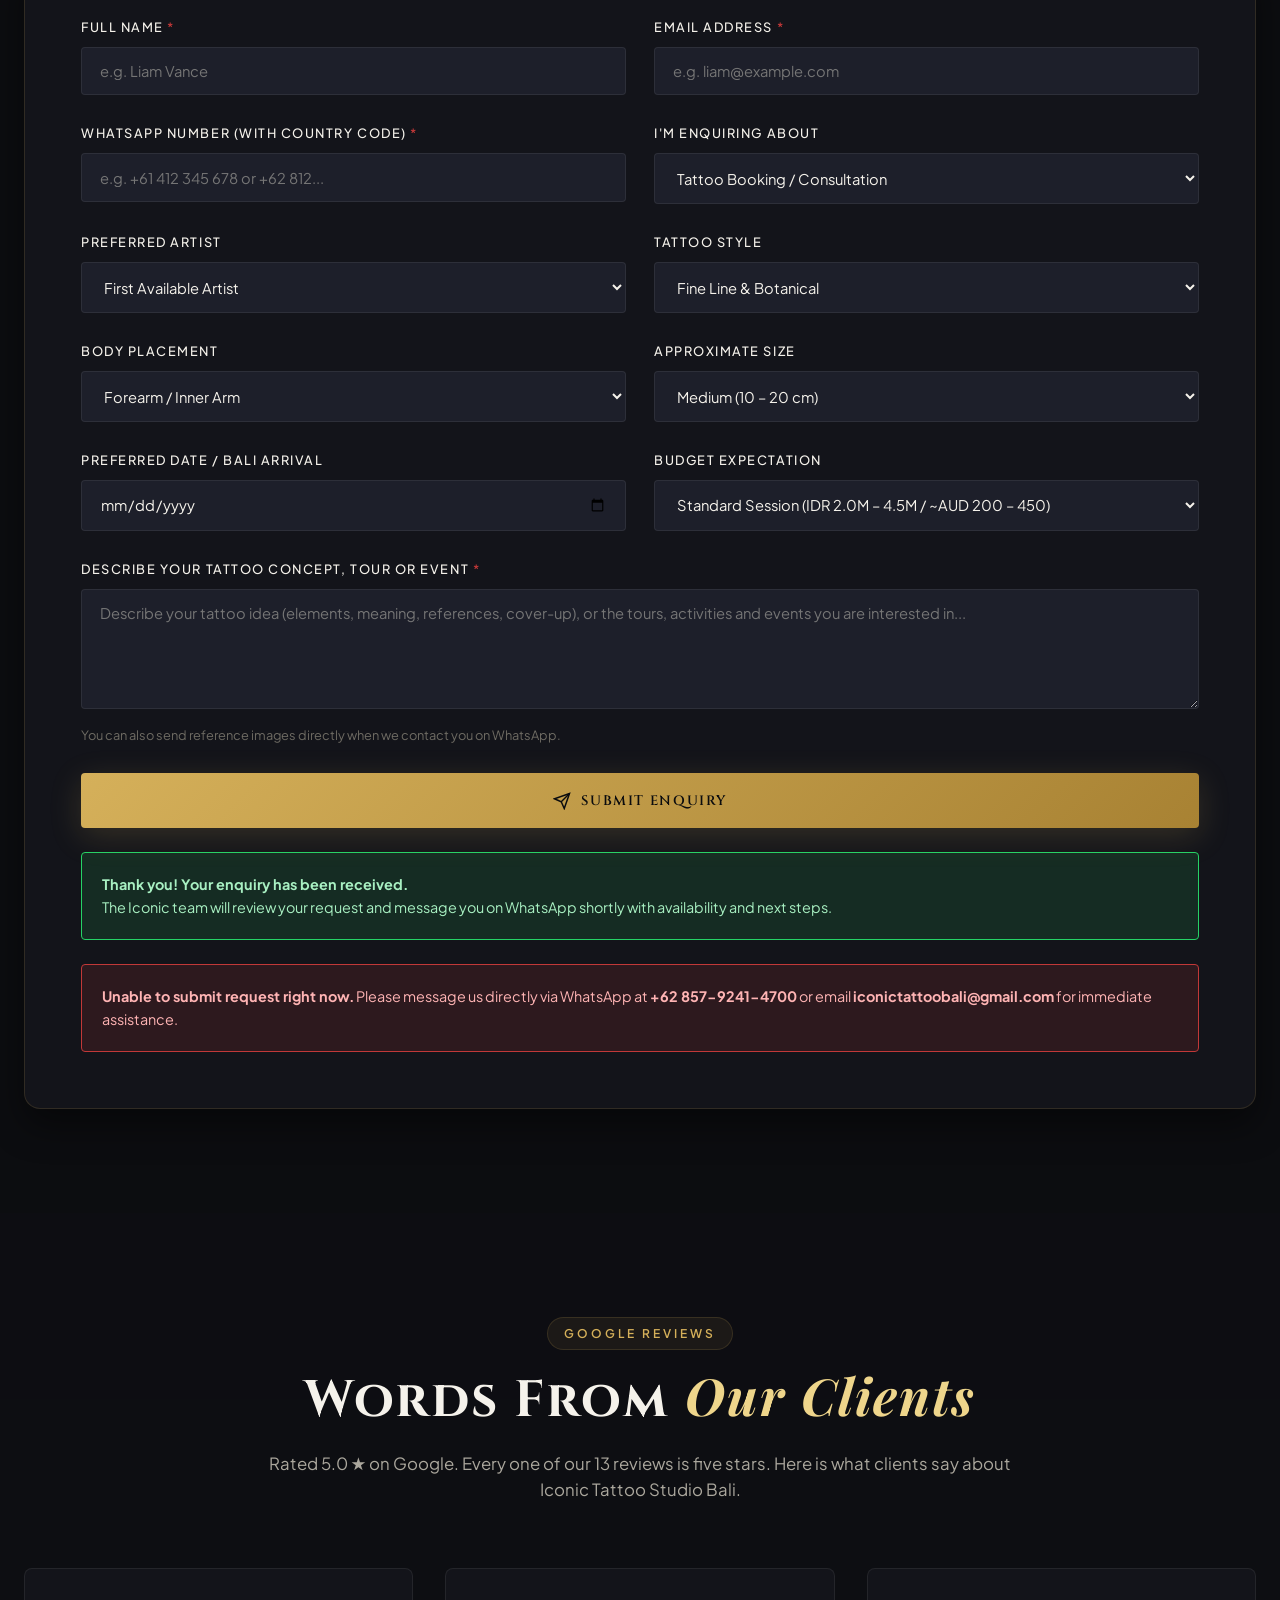
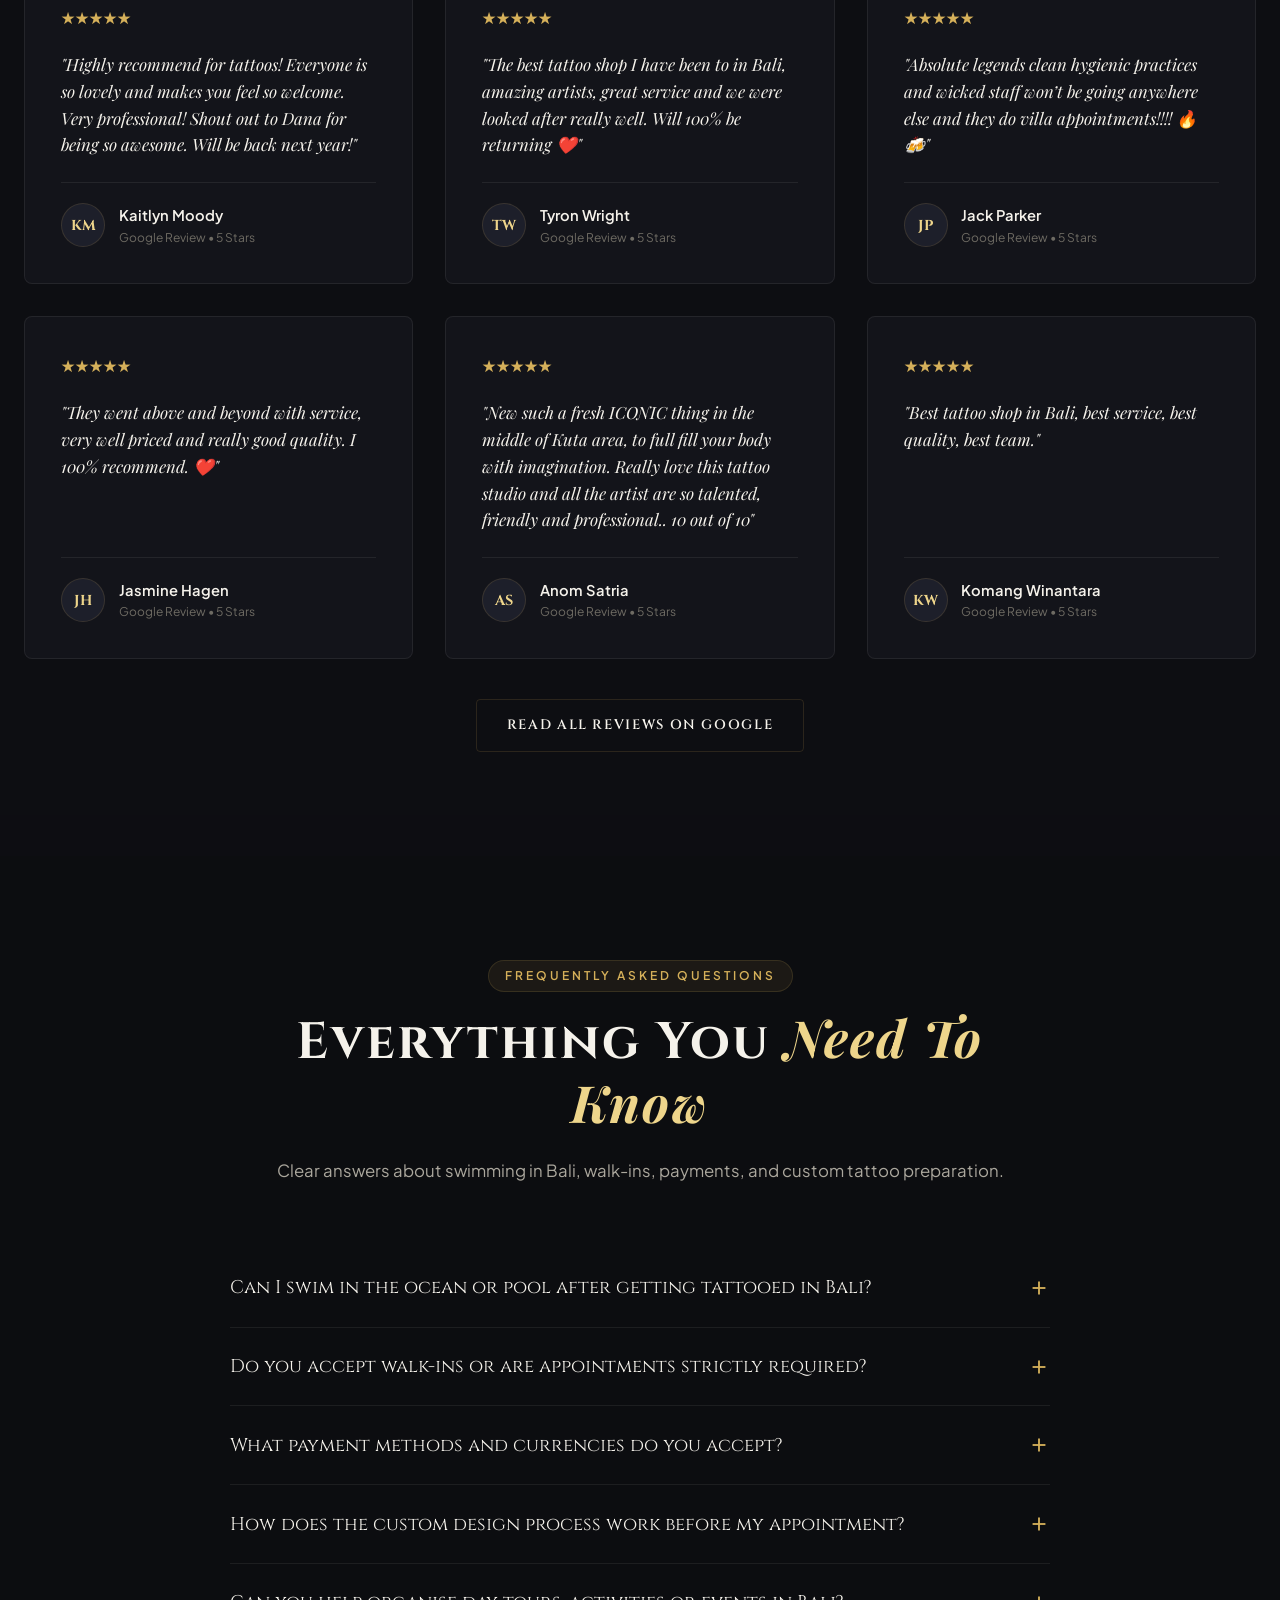
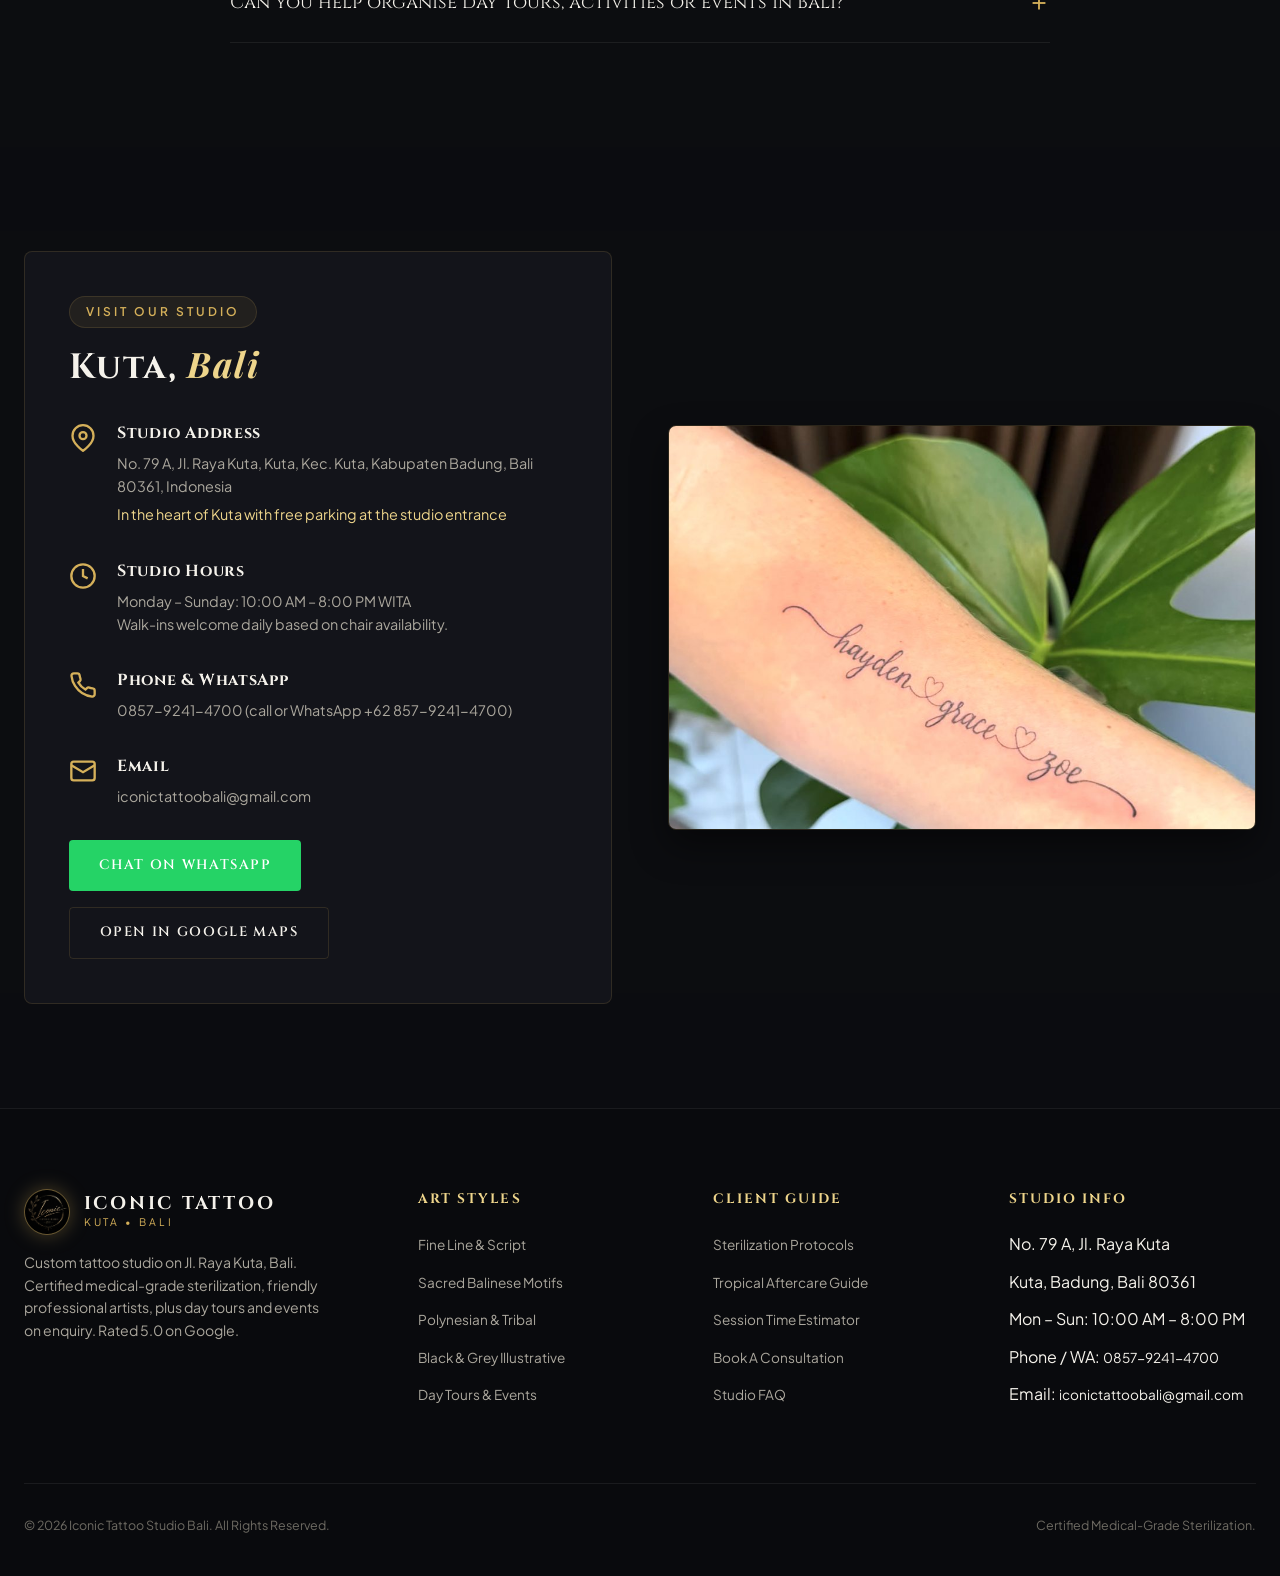
==== commit 911627cd: "Update Iconic team with artist Instagram links" ====
--- a/index.html
+++ b/index.html
@@ -226,9 +226,6 @@
         <div class="artists-grid team-grid">
           <!-- Owner -->
           <div class="artist-card">
-            <div class="artist-photo-wrap team-photo-placeholder">
-              <img src="assets/iconic-logo.png" alt="Dana Black, Owner of Iconic Tattoo Studio Bali">
-            </div>
             <div class="artist-info">
               <div class="artist-style-tag">Owner</div>
               <h3 class="artist-name">Dana Black</h3>
@@ -241,20 +238,17 @@
             </div>
           </div>
 
-          <!-- Resident Artist -->
           <div class="artist-card">
-            <div class="artist-photo-wrap team-photo-placeholder">
-              <img src="assets/iconic-logo.png" alt="Iconic Tattoo Studio Bali resident artist">
-            </div>
             <div class="artist-info">
-              <div class="artist-style-tag">Resident Artist</div>
-              <h3 class="artist-name">Artist &mdash; Details Coming Soon</h3>
-              <p class="artist-bio">Known for crafted detail and a calm, gentle hand in the chair.</p>
-              <div class="artist-action">
-                <a href="#booking" class="artist-book-link" data-artist="resident">
-                  Book A Session &rarr;
-                </a>
-              </div>
+              <h3 class="artist-name">Azumi Matters</h3>
+              <a class="artist-instagram-link" href="https://www.instagram.com/azumiimatters/">@azumiimatters</a>
+            </div>
+          </div>
+
+          <div class="artist-card">
+            <div class="artist-info">
+              <h3 class="artist-name">Surya Dwipa</h3>
+              <a class="artist-instagram-link" href="https://www.instagram.com/suryadwipax/">@suryadwipax</a>
             </div>
           </div>
         </div>
@@ -588,51 +582,6 @@
       </div>
     </section>
 
-    <section class="section-padding" id="featured-artists" aria-labelledby="featured-artists-title">
-      <div class="container">
-        <div class="section-header">
-          <h2 class="section-title" id="featured-artists-title">Featured <span>Artists</span></h2>
-        </div>
-        <div class="featured-artists-grid">
-          <article class="artist-card">
-            <div class="featured-artist-photos">
-              <div class="featured-photo-slot featured-photo-portrait">Portrait</div>
-              <div class="featured-photo-slot">Tattoo photo 1</div>
-              <div class="featured-photo-slot">Tattoo photo 2</div>
-            </div>
-            <div class="artist-info">
-              <p class="artist-style-tag">Independent tattoo artist</p>
-              <h3 class="artist-name">Azumi Matters</h3>
-              <p class="artist-bio">Fine-line florals, delicate script and ornamental tattoos.</p>
-              <p class="featured-artist-credit">Tattoo work by Azumi Matters</p>
-              <div class="artist-action featured-artist-actions">
-                <a href="https://www.instagram.com/azumiimatters/" class="btn btn-secondary" target="_blank" rel="noopener noreferrer" aria-label="View Instagram for Azumi Matters">View Instagram</a>
-                <a href="#booking" class="btn btn-primary artist-book-link" data-artist="Azumi Matters" data-featured-artist aria-label="Enquire about this artist: Azumi Matters">Enquire about this artist</a>
-              </div>
-            </div>
-          </article>
-          <article class="artist-card">
-            <div class="featured-artist-photos">
-              <div class="featured-photo-slot featured-photo-portrait">Portrait</div>
-              <div class="featured-photo-slot">Tattoo photo 1</div>
-              <div class="featured-photo-slot">Tattoo photo 2</div>
-            </div>
-            <div class="artist-info">
-              <p class="artist-style-tag">Independent tattoo artist</p>
-              <h3 class="artist-name">Surya Dwipa</h3>
-              <p class="artist-bio">Detailed black-and-grey tattoos, large-scale sleeves and back pieces.</p>
-              <p class="featured-artist-credit">Tattoo work by Surya Dwipa</p>
-              <div class="artist-action featured-artist-actions">
-                <a href="https://www.instagram.com/suryadwipax/" class="btn btn-secondary" target="_blank" rel="noopener noreferrer" aria-label="View Instagram for Surya Dwipa">View Instagram</a>
-                <a href="#booking" class="btn btn-primary artist-book-link" data-artist="Surya Dwipa" data-featured-artist aria-label="Enquire about this artist: Surya Dwipa">Enquire about this artist</a>
-              </div>
-            </div>
-          </article>
-        </div>
-        <p class="featured-artist-availability">Tell us your preferred artist and dates, and we’ll confirm availability.</p>
-      </div>
-    </section>
-
     <!-- CONSULTATION & BOOKING FORM (NETLIFY FORM) -->
     <section class="section-padding booking-section" id="booking">
       <div class="container">
@@ -688,9 +637,7 @@
                 <label for="form-artist">Preferred Artist</label>
                 <select id="form-artist" name="artist" class="form-select">
                   <option value="any">First Available Artist</option>
-                  <option value="resident">Resident Artist</option>
-                  <option value="Azumi Matters">Azumi Matters</option>
-                  <option value="Surya Dwipa">Surya Dwipa</option>
+                  <option value="resident">Resident Artist (12+ Years Experience)</option>
                 </select>
               </div>
 
--- a/styles.css
+++ b/styles.css
@@ -616,36 +616,15 @@
   box-shadow: var(--shadow-card);
 }
 
-.artist-photo-wrap {
-  position: relative;
-  aspect-ratio: 3/4;
-  overflow: hidden;
-  background: #181920;
-}
-
-.artist-photo-wrap img {
-  width: 100%;
-  height: 100%;
-  object-fit: cover;
-  transition: transform 0.6s ease;
-}
-
-.artist-card:hover .artist-photo-wrap img {
-  transform: scale(1.05);
-}
-
-.artist-experience-badge {
-  position: absolute;
-  top: 1rem;
-  right: 1rem;
-  background: rgba(12, 13, 16, 0.85);
-  border: 1px solid var(--border-subtle);
-  padding: 0.25rem 0.65rem;
-  border-radius: var(--radius-full);
-  font-size: 0.7rem;
+.artist-instagram-link {
+  align-self: flex-start;
+  color: var(--gold-primary);
+}
+
+.artist-instagram-link:hover,
+.artist-instagram-link:focus-visible {
   color: var(--gold-light);
-  letter-spacing: 0.05em;
-  backdrop-filter: blur(4px);
+  text-decoration: underline;
 }
 
 .artist-info {
@@ -1628,24 +1607,8 @@
 }
 
 .team-grid {
-  grid-template-columns: repeat(2, minmax(0, 340px));
+  grid-template-columns: repeat(3, minmax(0, 340px));
   justify-content: center;
-}
-
-.team-photo-placeholder {
-  display: flex;
-  align-items: center;
-  justify-content: center;
-  background: radial-gradient(circle at 50% 40%, #1d1f2a 0%, #0c0d10 75%);
-}
-
-.team-photo-placeholder img {
-  width: 62%;
-  height: auto;
-  aspect-ratio: 1 / 1;
-  border-radius: 50%;
-  object-fit: cover;
-  opacity: 0.9;
 }
 
 .tours-grid {
